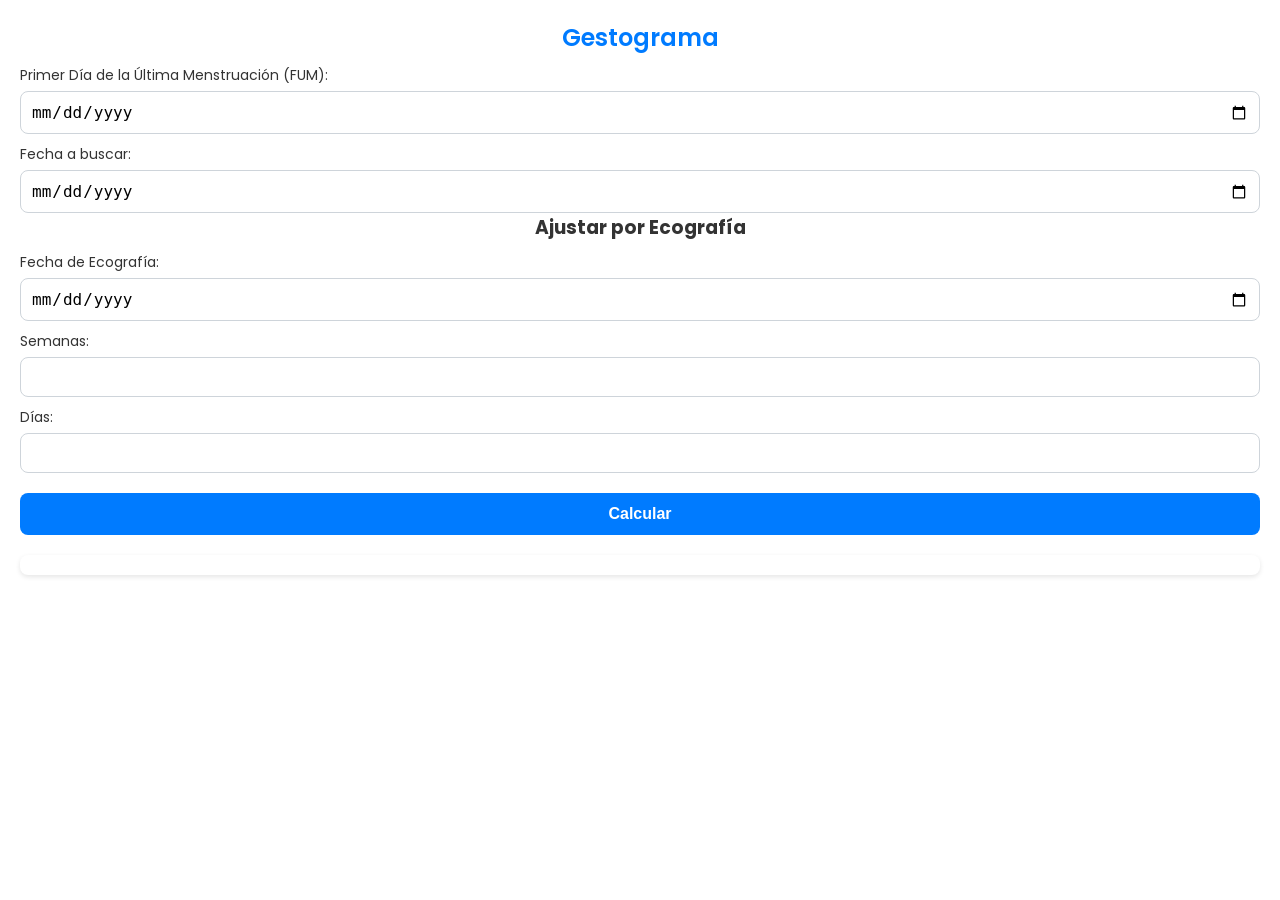
==== index.html @ 9a576462 "Update index.html" ====
<!DOCTYPE html>
<html lang="es">
<head>
<meta name="google-site-verification" content="LCGPDSlNvAWgG8nmTtlGldRpRumg4z9EgABCd0Uh0HY" />
    <meta charset="UTF-8">
    <meta name="viewport" content="width=device-width, initial-scale=1.0">
    <title>Gestograma</title>
    <!-- Vinculando el archivo de estilos CSS -->
    <link rel="stylesheet" href="styles.css">
    <!-- Vinculando el archivo JavaScript -->
    <script src="script.js" defer></script>
</head>
<body>

    <h2>Gestograma</h2>
    
    <label for="fum">Primer Día de la Última Menstruación (FUM):</label>
    <input type="date" id="fum">
    
    <br>
    
    <label for="fechaBuscar">Fecha a buscar:</label>
    <input type="date" id="fechaBuscar">
    
    <br>
    
    <h3>Ajustar por Ecografía</h3>
    
    <label for="fechaEco">Fecha de Ecografía:</label>
    <input type="date" id="fechaEco">

    <br>

    <label for="semanasEco">Semanas:</label>
    <input type="number" id="semanasEco" min="0" max="42">

    <label for="diasEco">Días:</label>
    <input type="number" id="diasEco" min="0" max="6">
    
    <br>

    <button onclick="calcularGestacion()">Calcular</button>

    <div id="resultado"></div>

</body>
</html>
---- styles.css ----
/* Fuentes y colores */
@import url('https://fonts.googleapis.com/css2?family=Poppins:wght@300;400;600&display=swap');

:root {
    --primary-color: #007bff;
    --secondary-color: #f8f9fa;
    --text-color: #333;
    --background-color: #ffffff;
    --button-color: #0056b3;
    --input-border: #ced4da;
}

/* Reset básico */
* {
    margin: 0;
    padding: 0;
    box-sizing: border-box;
}

body {
    font-family: 'Poppins', sans-serif;
    background: var(--background-color);
    color: var(--text-color);
    text-align: center;
    padding: 20px;
}

/* Contenedor */
.container {
    max-width: 400px;
    margin: auto;
    background: var(--secondary-color);
    padding: 20px;
    border-radius: 12px;
    box-shadow: 0 4px 8px rgba(0, 0, 0, 0.1);
    animation: fadeIn 0.5s ease-in-out;
}

/* Títulos */
h2 {
    font-size: 24px;
    font-weight: 600;
    color: var(--primary-color);
    margin-bottom: 10px;
}

/* Etiquetas */
label {
    display: block;
    font-size: 14px;
    font-weight: 400;
    margin-top: 10px;
    text-align: left;
}

/* Inputs */
input {
    width: 100%;
    padding: 10px;
    margin-top: 5px;
    font-size: 16px;
    border: 1px solid var(--input-border);
    border-radius: 8px;
    outline: none;
    transition: border-color 0.3s ease-in-out;
}

input:focus {
    border-color: var(--primary-color);
}

/* Botón */
button {
    width: 100%;
    padding: 12px;
    margin-top: 20px;
    font-size: 16px;
    font-weight: 600;
    color: white;
    background: var(--primary-color);
    border: none;
    border-radius: 8px;
    cursor: pointer;
    transition: background 0.3s ease-in-out, transform 0.2s;
}

button:hover {
    background: var(--button-color);
    transform: scale(1.05);
}

/* Resultado */
#resultado {
    margin-top: 20px;
    font-weight: 600;
    font-size: 18px;
    color: var(--primary-color);
    padding: 10px;
    background: white;
    border-radius: 8px;
    box-shadow: 0 2px 5px rgba(0, 0, 0, 0.1);
}

/* Animación de entrada */
@keyframes fadeIn {
    from {
        opacity: 0;
        transform: translateY(-10px);
    }
    to {
        opacity: 1;
        transform: translateY(0);
    }
}

/* Media Query para dispositivos más pequeños */
@media (max-width: 480px) {
    body {
        padding: 10px;
    }

    .container {
        padding: 15px;
    }

    h2 {
        font-size: 22px;
    }

    input, button {
        font-size: 14px;
    }
}
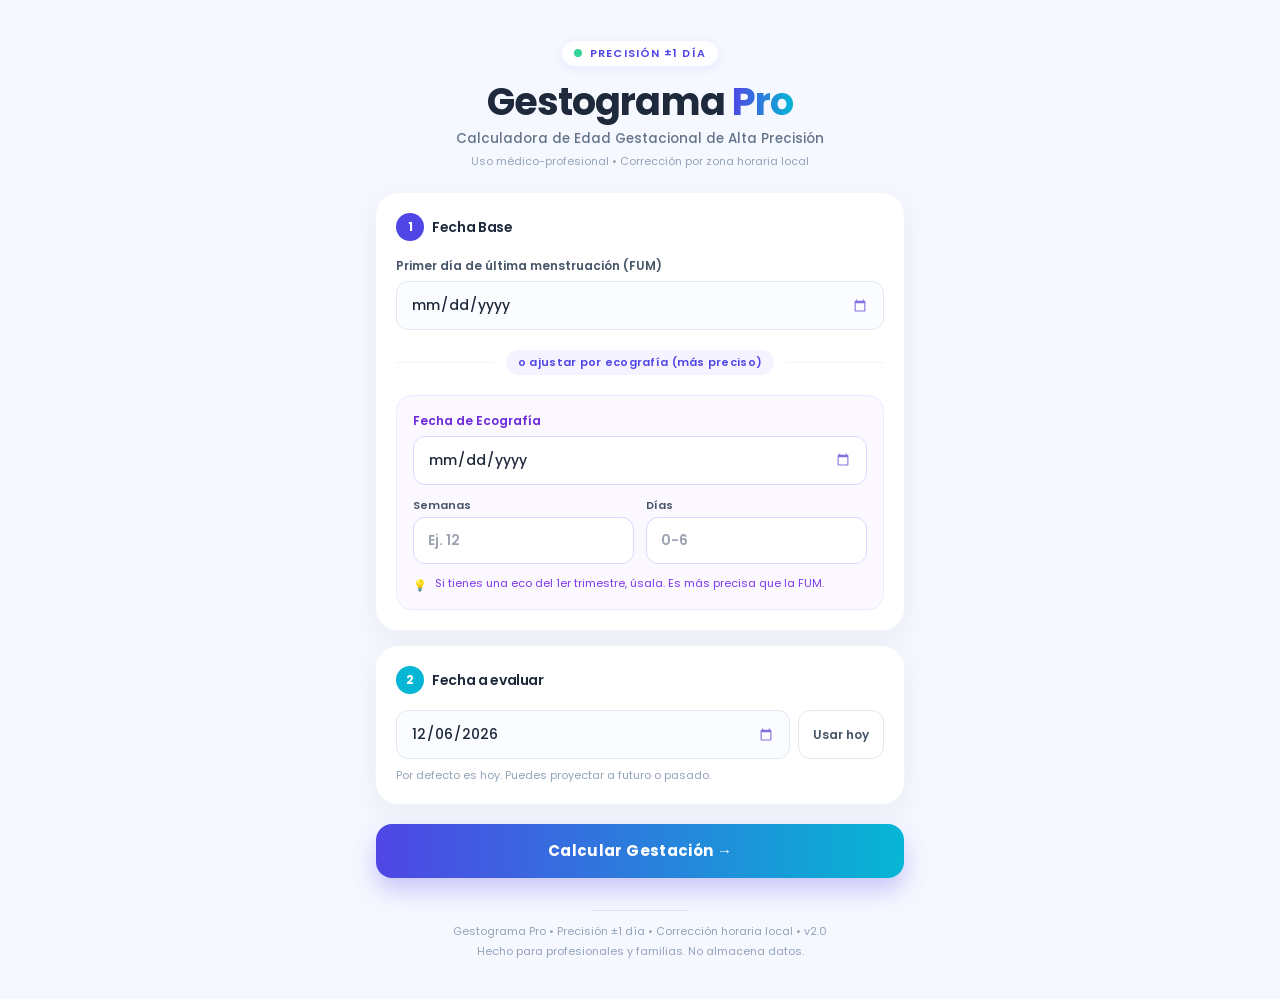
==== commit 619e3aad: "Rename gestograma-pro.html to index.html" ====
--- a/index.html
+++ b/index.html
@@ -1,47 +1,48 @@
 <!DOCTYPE html>
-<html lang="es">
+<html lang="en">
 <head>
-<meta name="google-site-verification" content="LCGPDSlNvAWgG8nmTtlGldRpRumg4z9EgABCd0Uh0HY" />
-    <meta charset="UTF-8">
-    <meta name="viewport" content="width=device-width, initial-scale=1.0">
-    <title>Gestograma</title>
-    <!-- Vinculando el archivo de estilos CSS -->
-    <link rel="stylesheet" href="styles.css">
-    <!-- Vinculando el archivo JavaScript -->
-    <script src="script.js" defer></script>
+  <meta charset="UTF-8">
+  <meta name="viewport" content="width=device-width, initial-scale=1">
+  <title>React Artifact</title>
+  <style>*,:after,:before{--tw-border-spacing-x:0;--tw-border-spacing-y:0;--tw-translate-x:0;--tw-translate-y:0;--tw-rotate:0;--tw-skew-x:0;--tw-skew-y:0;--tw-scale-x:1;--tw-scale-y:1;--tw-pan-x: ;--tw-pan-y: ;--tw-pinch-zoom: ;--tw-scroll-snap-strictness:proximity;--tw-gradient-from-position: ;--tw-gradient-via-position: ;--tw-gradient-to-position: ;--tw-ordinal: ;--tw-slashed-zero: ;--tw-numeric-figure: ;--tw-numeric-spacing: ;--tw-numeric-fraction: ;--tw-ring-inset: ;--tw-ring-offset-width:0px;--tw-ring-offset-color:#fff;--tw-ring-color:rgba(59,130,246,.5);--tw-ring-offset-shadow:0 0 #0000;--tw-ring-shadow:0 0 #0000;--tw-shadow:0 0 #0000;--tw-shadow-colored:0 0 #0000;--tw-blur: ;--tw-brightness: ;--tw-contrast: ;--tw-grayscale: ;--tw-hue-rotate: ;--tw-invert: ;--tw-saturate: ;--tw-sepia: ;--tw-drop-shadow: ;--tw-backdrop-blur: ;--tw-backdrop-brightness: ;--tw-backdrop-contrast: ;--tw-backdrop-grayscale: ;--tw-backdrop-hue-rotate: ;--tw-backdrop-invert: ;--tw-backdrop-opacity: ;--tw-backdrop-saturate: ;--tw-backdrop-sepia: ;--tw-contain-size: ;--tw-contain-layout: ;--tw-contain-paint: ;--tw-contain-style: }::backdrop{--tw-border-spacing-x:0;--tw-border-spacing-y:0;--tw-translate-x:0;--tw-translate-y:0;--tw-rotate:0;--tw-skew-x:0;--tw-skew-y:0;--tw-scale-x:1;--tw-scale-y:1;--tw-pan-x: ;--tw-pan-y: ;--tw-pinch-zoom: ;--tw-scroll-snap-strictness:proximity;--tw-gradient-from-position: ;--tw-gradient-via-position: ;--tw-gradient-to-position: ;--tw-ordinal: ;--tw-slashed-zero: ;--tw-numeric-figure: ;--tw-numeric-spacing: ;--tw-numeric-fraction: ;--tw-ring-inset: ;--tw-ring-offset-width:0px;--tw-ring-offset-color:#fff;--tw-ring-color:rgba(59,130,246,.5);--tw-ring-offset-shadow:0 0 #0000;--tw-ring-shadow:0 0 #0000;--tw-shadow:0 0 #0000;--tw-shadow-colored:0 0 #0000;--tw-blur: ;--tw-brightness: ;--tw-contrast: ;--tw-grayscale: ;--tw-hue-rotate: ;--tw-invert: ;--tw-saturate: ;--tw-sepia: ;--tw-drop-shadow: ;--tw-backdrop-blur: ;--tw-backdrop-brightness: ;--tw-backdrop-contrast: ;--tw-backdrop-grayscale: ;--tw-backdrop-hue-rotate: ;--tw-backdrop-invert: ;--tw-backdrop-opacity: ;--tw-backdrop-saturate: ;--tw-backdrop-sepia: ;--tw-contain-size: ;--tw-contain-layout: ;--tw-contain-paint: ;--tw-contain-style: }/*! tailwindcss v3.4.18 | MIT License | https://tailwindcss.com*/*,:after,:before{box-sizing:border-box;border:0 solid #e5e7eb}:after,:before{--tw-content:""}:host,html{line-height:1.5;-webkit-text-size-adjust:100%;-moz-tab-size:4;-o-tab-size:4;tab-size:4;font-family:ui-sans-serif,system-ui,sans-serif,Apple Color Emoji,Segoe UI Emoji,Segoe UI Symbol,Noto Color Emoji;font-feature-settings:normal;font-variation-settings:normal;-webkit-tap-highlight-color:transparent}body{line-height:inherit}hr{height:0;color:inherit;border-top-width:1px}abbr:where([title]){-webkit-text-decoration:underline dotted;text-decoration:underline dotted}h1,h2,h3,h4,h5,h6{font-size:inherit;font-weight:inherit}a{color:inherit;text-decoration:inherit}b,strong{font-weight:bolder}code,kbd,pre,samp{font-family:ui-monospace,SFMono-Regular,Menlo,Monaco,Consolas,Liberation Mono,Courier New,monospace;font-feature-settings:normal;font-variation-settings:normal;font-size:1em}small{font-size:80%}sub,sup{font-size:75%;line-height:0;position:relative;vertical-align:baseline}sub{bottom:-.25em}sup{top:-.5em}table{text-indent:0;border-color:inherit;border-collapse:collapse}button,input,optgroup,select,textarea{font-family:inherit;font-feature-settings:inherit;font-variation-settings:inherit;font-size:100%;font-weight:inherit;line-height:inherit;letter-spacing:inherit;color:inherit;margin:0;padding:0}button,select{text-transform:none}button,input:where([type=button]),input:where([type=reset]),input:where([type=submit]){-webkit-appearance:button;background-color:transparent;background-image:none}:-moz-focusring{outline:auto}:-moz-ui-invalid{box-shadow:none}progress{vertical-align:baseline}::-webkit-inner-spin-button,::-webkit-outer-spin-button{height:auto}[type=search]{-webkit-appearance:textfield;outline-offset:-2px}::-webkit-search-decoration{-webkit-appearance:none}::-webkit-file-upload-button{-webkit-appearance:button;font:inherit}summary{display:list-item}blockquote,dd,dl,figure,h1,h2,h3,h4,h5,h6,hr,p,pre{margin:0}fieldset{margin:0}fieldset,legend{padding:0}menu,ol,ul{list-style:none;margin:0;padding:0}dialog{padding:0}textarea{resize:vertical}input::-moz-placeholder,textarea::-moz-placeholder{opacity:1;color:#9ca3af}input::placeholder,textarea::placeholder{opacity:1;color:#9ca3af}[role=button],button{cursor:pointer}:disabled{cursor:default}audio,canvas,embed,iframe,img,object,svg,video{display:block;vertical-align:middle}img,video{max-width:100%;height:auto}[hidden]:where(:not([hidden=until-found])){display:none}.static{position:static}.absolute{position:absolute}.relative{position:relative}.left-0{left:0}.right-0{right:0}.top-0{top:0}.top-1\/2{top:50%}.mx-auto{margin-left:auto;margin-right:auto}.my-5{margin-top:1.25rem;margin-bottom:1.25rem}.mb-1{margin-bottom:.25rem}.mb-1\.5{margin-bottom:.375rem}.mb-3{margin-bottom:.75rem}.mb-4{margin-bottom:1rem}.mb-6{margin-bottom:1.5rem}.ml-1{margin-left:.25rem}.mt-0\.5{margin-top:.125rem}.mt-1{margin-top:.25rem}.mt-2{margin-top:.5rem}.mt-3{margin-top:.75rem}.mt-4{margin-top:1rem}.mt-5{margin-top:1.25rem}.mt-6{margin-top:1.5rem}.mt-8{margin-top:2rem}.block{display:block}.inline-block{display:inline-block}.inline{display:inline}.flex{display:flex}.inline-flex{display:inline-flex}.grid{display:grid}.hidden{display:none}.h-1{height:.25rem}.h-14{height:3.5rem}.h-2{height:.5rem}.h-3{height:.75rem}.h-5{height:1.25rem}.h-7{height:1.75rem}.h-\[68px\]{height:68px}.h-full{height:100%}.h-px{height:1px}.min-h-screen{min-height:100vh}.w-14{width:3.5rem}.w-2{width:.5rem}.w-24{width:6rem}.w-3{width:.75rem}.w-5{width:1.25rem}.w-7{width:1.75rem}.w-full{width:100%}.max-w-\[54px\]{max-width:54px}.max-w-\[560px\]{max-width:560px}.flex-1{flex:1 1 0%}.shrink-0{flex-shrink:0}.-translate-x-1\/2{--tw-translate-x:-50%}.-translate-x-1\/2,.-translate-y-1\/2{transform:translate(var(--tw-translate-x),var(--tw-translate-y)) rotate(var(--tw-rotate)) skewX(var(--tw-skew-x)) skewY(var(--tw-skew-y)) scaleX(var(--tw-scale-x)) scaleY(var(--tw-scale-y))}.-translate-y-1\/2{--tw-translate-y:-50%}@keyframes pulse{50%{opacity:.5}}.animate-pulse{animation:pulse 2s cubic-bezier(.4,0,.6,1) infinite}.grid-cols-2{grid-template-columns:repeat(2,minmax(0,1fr))}.flex-col{flex-direction:column}.flex-wrap{flex-wrap:wrap}.items-start{align-items:flex-start}.items-center{align-items:center}.justify-center{justify-content:center}.justify-between{justify-content:space-between}.gap-2{gap:.5rem}.gap-3{gap:.75rem}.gap-4{gap:1rem}.space-y-4>:not([hidden])~:not([hidden]){--tw-space-y-reverse:0;margin-top:calc(1rem*(1 - var(--tw-space-y-reverse)));margin-bottom:calc(1rem*var(--tw-space-y-reverse))}.overflow-hidden{overflow:hidden}.rounded-\[10px\]{border-radius:10px}.rounded-\[12px\]{border-radius:12px}.rounded-\[14px\]{border-radius:14px}.rounded-\[16px\]{border-radius:16px}.rounded-\[18px\]{border-radius:18px}.rounded-\[22px\]{border-radius:22px}.rounded-full{border-radius:9999px}.border{border-width:1px}.border-2{border-width:2px}.border-amber-200{--tw-border-opacity:1;border-color:rgb(253 230 138/var(--tw-border-opacity,1))}.border-cyan-200{--tw-border-opacity:1;border-color:rgb(165 243 252/var(--tw-border-opacity,1))}.border-indigo-50{--tw-border-opacity:1;border-color:rgb(238 242 255/var(--tw-border-opacity,1))}.border-rose-200{--tw-border-opacity:1;border-color:rgb(254 205 211/var(--tw-border-opacity,1))}.border-slate-200{--tw-border-opacity:1;border-color:rgb(226 232 240/var(--tw-border-opacity,1))}.border-violet-100{--tw-border-opacity:1;border-color:rgb(237 233 254/var(--tw-border-opacity,1))}.border-violet-200{--tw-border-opacity:1;border-color:rgb(221 214 254/var(--tw-border-opacity,1))}.border-white{--tw-border-opacity:1;border-color:rgb(255 255 255/var(--tw-border-opacity,1))}.bg-\[\#06b6d4\]{--tw-bg-opacity:1;background-color:rgb(6 182 212/var(--tw-bg-opacity,1))}.bg-\[\#1e293b\]{--tw-bg-opacity:1;background-color:rgb(30 41 59/var(--tw-bg-opacity,1))}.bg-\[\#25D366\]{--tw-bg-opacity:1;background-color:rgb(37 211 102/var(--tw-bg-opacity,1))}.bg-\[\#4f46e5\]{--tw-bg-opacity:1;background-color:rgb(79 70 229/var(--tw-bg-opacity,1))}.bg-\[\#f5f3ff\]{--tw-bg-opacity:1;background-color:rgb(245 243 255/var(--tw-bg-opacity,1))}.bg-\[\#f6f8ff\]{--tw-bg-opacity:1;background-color:rgb(246 248 255/var(--tw-bg-opacity,1))}.bg-\[\#fbf8ff\]{--tw-bg-opacity:1;background-color:rgb(251 248 255/var(--tw-bg-opacity,1))}.bg-\[\#fbfcff\]{--tw-bg-opacity:1;background-color:rgb(251 252 255/var(--tw-bg-opacity,1))}.bg-amber-50{--tw-bg-opacity:1;background-color:rgb(255 251 235/var(--tw-bg-opacity,1))}.bg-cyan-50{--tw-bg-opacity:1;background-color:rgb(236 254 255/var(--tw-bg-opacity,1))}.bg-emerald-400{--tw-bg-opacity:1;background-color:rgb(52 211 153/var(--tw-bg-opacity,1))}.bg-indigo-600{--tw-bg-opacity:1;background-color:rgb(79 70 229/var(--tw-bg-opacity,1))}.bg-rose-50{--tw-bg-opacity:1;background-color:rgb(255 241 242/var(--tw-bg-opacity,1))}.bg-slate-100{--tw-bg-opacity:1;background-color:rgb(241 245 249/var(--tw-bg-opacity,1))}.bg-slate-200{--tw-bg-opacity:1;background-color:rgb(226 232 240/var(--tw-bg-opacity,1))}.bg-slate-300{--tw-bg-opacity:1;background-color:rgb(203 213 225/var(--tw-bg-opacity,1))}.bg-slate-50{--tw-bg-opacity:1;background-color:rgb(248 250 252/var(--tw-bg-opacity,1))}.bg-slate-900{--tw-bg-opacity:1;background-color:rgb(15 23 42/var(--tw-bg-opacity,1))}.bg-violet-50{--tw-bg-opacity:1;background-color:rgb(245 243 255/var(--tw-bg-opacity,1))}.bg-white{--tw-bg-opacity:1;background-color:rgb(255 255 255/var(--tw-bg-opacity,1))}.bg-gradient-to-br{background-image:linear-gradient(to bottom right,var(--tw-gradient-stops))}.bg-gradient-to-r{background-image:linear-gradient(to right,var(--tw-gradient-stops))}.from-\[\#4f46e5\]{--tw-gradient-from:#4f46e5 var(--tw-gradient-from-position);--tw-gradient-to:rgba(79,70,229,0) var(--tw-gradient-to-position);--tw-gradient-stops:var(--tw-gradient-from),var(--tw-gradient-to)}.from-\[\#f5f3ff\]{--tw-gradient-from:#f5f3ff var(--tw-gradient-from-position);--tw-gradient-to:rgba(245,243,255,0) var(--tw-gradient-to-position);--tw-gradient-stops:var(--tw-gradient-from),var(--tw-gradient-to)}.from-indigo-500{--tw-gradient-from:#6366f1 var(--tw-gradient-from-position);--tw-gradient-to:rgba(99,102,241,0) var(--tw-gradient-to-position);--tw-gradient-stops:var(--tw-gradient-from),var(--tw-gradient-to)}.from-white{--tw-gradient-from:#fff var(--tw-gradient-from-position);--tw-gradient-to:hsla(0,0%,100%,0) var(--tw-gradient-to-position);--tw-gradient-stops:var(--tw-gradient-from),var(--tw-gradient-to)}.to-\[\#06b6d4\]{--tw-gradient-to:#06b6d4 var(--tw-gradient-to-position)}.to-cyan-400{--tw-gradient-to:#22d3ee var(--tw-gradient-to-position)}.to-cyan-50\/50{--tw-gradient-to:rgba(236,254,255,.5) var(--tw-gradient-to-position)}.to-indigo-50\/60{--tw-gradient-to:rgba(238,242,255,.6) var(--tw-gradient-to-position)}.bg-clip-text{-webkit-background-clip:text;background-clip:text}.p-4{padding:1rem}.p-5{padding:1.25rem}.p-6{padding:1.5rem}.px-2{padding-left:.5rem;padding-right:.5rem}.px-2\.5{padding-left:.625rem;padding-right:.625rem}.px-3{padding-left:.75rem;padding-right:.75rem}.px-3\.5{padding-left:.875rem;padding-right:.875rem}.px-4{padding-left:1rem;padding-right:1rem}.px-6{padding-left:1.5rem;padding-right:1.5rem}.py-0\.5{padding-top:.125rem;padding-bottom:.125rem}.py-1{padding-top:.25rem;padding-bottom:.25rem}.py-1\.5{padding-top:.375rem;padding-bottom:.375rem}.py-2{padding-top:.5rem;padding-bottom:.5rem}.py-3{padding-top:.75rem;padding-bottom:.75rem}.py-4{padding-top:1rem;padding-bottom:1rem}.py-6{padding-top:1.5rem;padding-bottom:1.5rem}.text-center{text-align:center}.text-\[10px\]{font-size:10px}.text-\[11px\]{font-size:11px}.text-\[12px\]{font-size:12px}.text-\[13\.5px\]{font-size:13.5px}.text-\[13px\]{font-size:13px}.text-\[14px\]{font-size:14px}.text-\[15px\]{font-size:15px}.text-\[18px\]{font-size:18px}.text-\[20px\]{font-size:20px}.text-\[22px\]{font-size:22px}.text-\[28px\]{font-size:28px}.text-\[32px\]{font-size:32px}.text-\[42px\]{font-size:42px}.text-\[8px\]{font-size:8px}.text-\[9px\]{font-size:9px}.font-bold{font-weight:700}.font-medium{font-weight:500}.font-semibold{font-weight:600}.leading-4{line-height:1rem}.leading-5{line-height:1.25rem}.leading-\[0\.9\]{line-height:.9}.leading-\[1\.1\]{line-height:1.1}.leading-\[1\.4\]{line-height:1.4}.leading-\[1\.5\]{line-height:1.5}.leading-none{line-height:1}.leading-tight{line-height:1.25}.tracking-tight{letter-spacing:-.025em}.tracking-wide{letter-spacing:.025em}.tracking-widest{letter-spacing:.1em}.text-\[\#1e293b\]{--tw-text-opacity:1;color:rgb(30 41 59/var(--tw-text-opacity,1))}.text-\[\#4f46e5\]{--tw-text-opacity:1;color:rgb(79 70 229/var(--tw-text-opacity,1))}.text-amber-600{--tw-text-opacity:1;color:rgb(217 119 6/var(--tw-text-opacity,1))}.text-amber-800{--tw-text-opacity:1;color:rgb(146 64 14/var(--tw-text-opacity,1))}.text-cyan-700{--tw-text-opacity:1;color:rgb(14 116 144/var(--tw-text-opacity,1))}.text-indigo-100{--tw-text-opacity:1;color:rgb(224 231 255/var(--tw-text-opacity,1))}.text-indigo-200{--tw-text-opacity:1;color:rgb(199 210 254/var(--tw-text-opacity,1))}.text-indigo-500{--tw-text-opacity:1;color:rgb(99 102 241/var(--tw-text-opacity,1))}.text-indigo-600{--tw-text-opacity:1;color:rgb(79 70 229/var(--tw-text-opacity,1))}.text-rose-700{--tw-text-opacity:1;color:rgb(190 18 60/var(--tw-text-opacity,1))}.text-slate-300{--tw-text-opacity:1;color:rgb(203 213 225/var(--tw-text-opacity,1))}.text-slate-400{--tw-text-opacity:1;color:rgb(148 163 184/var(--tw-text-opacity,1))}.text-slate-500{--tw-text-opacity:1;color:rgb(100 116 139/var(--tw-text-opacity,1))}.text-slate-600{--tw-text-opacity:1;color:rgb(71 85 105/var(--tw-text-opacity,1))}.text-slate-700{--tw-text-opacity:1;color:rgb(51 65 85/var(--tw-text-opacity,1))}.text-slate-800{--tw-text-opacity:1;color:rgb(30 41 59/var(--tw-text-opacity,1))}.text-transparent{color:transparent}.text-violet-600{--tw-text-opacity:1;color:rgb(124 58 237/var(--tw-text-opacity,1))}.text-violet-700{--tw-text-opacity:1;color:rgb(109 40 217/var(--tw-text-opacity,1))}.text-white{--tw-text-opacity:1;color:rgb(255 255 255/var(--tw-text-opacity,1))}.shadow{--tw-shadow:0 1px 3px 0 rgba(0,0,0,.1),0 1px 2px -1px rgba(0,0,0,.1);--tw-shadow-colored:0 1px 3px 0 var(--tw-shadow-color),0 1px 2px -1px var(--tw-shadow-color)}.shadow,.shadow-\[0_10px_40px_rgba\(79\2c 70\2c 229\2c 0\.12\)\]{box-shadow:var(--tw-ring-offset-shadow,0 0 #0000),var(--tw-ring-shadow,0 0 #0000),var(--tw-shadow)}.shadow-\[0_10px_40px_rgba\(79\2c 70\2c 229\2c 0\.12\)\]{--tw-shadow:0 10px 40px rgba(79,70,229,.12);--tw-shadow-colored:0 10px 40px var(--tw-shadow-color)}.shadow-\[0_12px_24px_rgba\(79\2c 70\2c 229\2c 0\.28\)\]{--tw-shadow:0 12px 24px rgba(79,70,229,.28);--tw-shadow-colored:0 12px 24px var(--tw-shadow-color);box-shadow:var(--tw-ring-offset-shadow,0 0 #0000),var(--tw-ring-shadow,0 0 #0000),var(--tw-shadow)}.shadow-\[0_2px_10px_rgba\(79\2c 70\2c 229\2c 0\.08\)\]{--tw-shadow:0 2px 10px rgba(79,70,229,.08);--tw-shadow-colored:0 2px 10px var(--tw-shadow-color);box-shadow:var(--tw-ring-offset-shadow,0 0 #0000),var(--tw-ring-shadow,0 0 #0000),var(--tw-shadow)}.shadow-\[0_6px_20px_rgba\(0\2c 0\2c 0\2c 0\.04\)\]{--tw-shadow:0 6px 20px rgba(0,0,0,.04);--tw-shadow-colored:0 6px 20px var(--tw-shadow-color);box-shadow:var(--tw-ring-offset-shadow,0 0 #0000),var(--tw-ring-shadow,0 0 #0000),var(--tw-shadow)}.shadow-\[0_8px_24px_rgba\(79\2c 70\2c 229\2c 0\.3\)\]{--tw-shadow:0 8px 24px rgba(79,70,229,.3);--tw-shadow-colored:0 8px 24px var(--tw-shadow-color);box-shadow:var(--tw-ring-offset-shadow,0 0 #0000),var(--tw-ring-shadow,0 0 #0000),var(--tw-shadow)}.shadow-\[0_8px_30px_rgba\(31\2c 41\2c 55\2c 0\.06\)\]{--tw-shadow:0 8px 30px rgba(31,41,55,.06);--tw-shadow-colored:0 8px 30px var(--tw-shadow-color)}.shadow-\[0_8px_30px_rgba\(31\2c 41\2c 55\2c 0\.06\)\],.shadow-md{box-shadow:var(--tw-ring-offset-shadow,0 0 #0000),var(--tw-ring-shadow,0 0 #0000),var(--tw-shadow)}.shadow-md{--tw-shadow:0 4px 6px -1px rgba(0,0,0,.1),0 2px 4px -2px rgba(0,0,0,.1);--tw-shadow-colored:0 4px 6px -1px var(--tw-shadow-color),0 2px 4px -2px var(--tw-shadow-color)}.shadow-sm{--tw-shadow:0 1px 2px 0 rgba(0,0,0,.05);--tw-shadow-colored:0 1px 2px 0 var(--tw-shadow-color);box-shadow:var(--tw-ring-offset-shadow,0 0 #0000),var(--tw-ring-shadow,0 0 #0000),var(--tw-shadow)}.outline-none{outline:2px solid transparent;outline-offset:2px}.ring-1{--tw-ring-offset-shadow:var(--tw-ring-inset) 0 0 0 var(--tw-ring-offset-width) var(--tw-ring-offset-color);--tw-ring-shadow:var(--tw-ring-inset) 0 0 0 calc(1px + var(--tw-ring-offset-width)) var(--tw-ring-color);box-shadow:var(--tw-ring-offset-shadow),var(--tw-ring-shadow),var(--tw-shadow,0 0 #0000)}.ring-indigo-100{--tw-ring-opacity:1;--tw-ring-color:rgb(224 231 255/var(--tw-ring-opacity,1))}.ring-slate-100{--tw-ring-opacity:1;--tw-ring-color:rgb(241 245 249/var(--tw-ring-opacity,1))}.ring-slate-200{--tw-ring-opacity:1;--tw-ring-color:rgb(226 232 240/var(--tw-ring-opacity,1))}.ring-violet-100{--tw-ring-opacity:1;--tw-ring-color:rgb(237 233 254/var(--tw-ring-opacity,1))}.invert{--tw-invert:invert(100%)}.invert,.sepia{filter:var(--tw-blur) var(--tw-brightness) var(--tw-contrast) var(--tw-grayscale) var(--tw-hue-rotate) var(--tw-invert) var(--tw-saturate) var(--tw-sepia) var(--tw-drop-shadow)}.sepia{--tw-sepia:sepia(100%)}.filter{filter:var(--tw-blur) var(--tw-brightness) var(--tw-contrast) var(--tw-grayscale) var(--tw-hue-rotate) var(--tw-invert) var(--tw-saturate) var(--tw-sepia) var(--tw-drop-shadow)}.transition{transition-property:color,background-color,border-color,text-decoration-color,fill,stroke,opacity,box-shadow,transform,filter,backdrop-filter;transition-timing-function:cubic-bezier(.4,0,.2,1);transition-duration:.15s}.transition-all{transition-property:all;transition-timing-function:cubic-bezier(.4,0,.2,1);transition-duration:.15s}.duration-700{transition-duration:.7s}.ease-out{transition-timing-function:cubic-bezier(0,0,.2,1)}#root,body,html{min-height:100%}body{margin:0;font-family:Inter,ui-sans-serif,system-ui,-apple-system,BlinkMacSystemFont,Segoe UI,sans-serif}[role=button]:not([aria-disabled=true]),button:not(:disabled),label[for],select:not(:disabled),summary{cursor:pointer}.selection\:bg-indigo-100 ::-moz-selection{--tw-bg-opacity:1;background-color:rgb(224 231 255/var(--tw-bg-opacity,1))}.selection\:bg-indigo-100 ::selection{--tw-bg-opacity:1;background-color:rgb(224 231 255/var(--tw-bg-opacity,1))}.selection\:bg-indigo-100::-moz-selection{--tw-bg-opacity:1;background-color:rgb(224 231 255/var(--tw-bg-opacity,1))}.selection\:bg-indigo-100::selection{--tw-bg-opacity:1;background-color:rgb(224 231 255/var(--tw-bg-opacity,1))}.hover\:bg-slate-50:hover{--tw-bg-opacity:1;background-color:rgb(248 250 252/var(--tw-bg-opacity,1))}.hover\:shadow-\[0_16px_30px_rgba\(79\2c 70\2c 229\2c 0\.35\)\]:hover{--tw-shadow:0 16px 30px rgba(79,70,229,.35);--tw-shadow-colored:0 16px 30px var(--tw-shadow-color);box-shadow:var(--tw-ring-offset-shadow,0 0 #0000),var(--tw-ring-shadow,0 0 #0000),var(--tw-shadow)}.hover\:brightness-110:hover{--tw-brightness:brightness(1.1)}.hover\:brightness-110:hover,.hover\:brightness-\[1\.05\]:hover{filter:var(--tw-blur) var(--tw-brightness) var(--tw-contrast) var(--tw-grayscale) var(--tw-hue-rotate) var(--tw-invert) var(--tw-saturate) var(--tw-sepia) var(--tw-drop-shadow)}.hover\:brightness-\[1\.05\]:hover{--tw-brightness:brightness(1.05)}.focus\:border-cyan-300:focus{--tw-border-opacity:1;border-color:rgb(103 232 249/var(--tw-border-opacity,1))}.focus\:border-indigo-300:focus{--tw-border-opacity:1;border-color:rgb(165 180 252/var(--tw-border-opacity,1))}.focus\:border-violet-300:focus{--tw-border-opacity:1;border-color:rgb(196 181 253/var(--tw-border-opacity,1))}.focus\:ring-4:focus{--tw-ring-offset-shadow:var(--tw-ring-inset) 0 0 0 var(--tw-ring-offset-width) var(--tw-ring-offset-color);--tw-ring-shadow:var(--tw-ring-inset) 0 0 0 calc(4px + var(--tw-ring-offset-width)) var(--tw-ring-color);box-shadow:var(--tw-ring-offset-shadow),var(--tw-ring-shadow),var(--tw-shadow,0 0 #0000)}.focus\:ring-cyan-100:focus{--tw-ring-opacity:1;--tw-ring-color:rgb(207 250 254/var(--tw-ring-opacity,1))}.focus\:ring-indigo-100:focus{--tw-ring-opacity:1;--tw-ring-color:rgb(224 231 255/var(--tw-ring-opacity,1))}.focus\:ring-violet-100:focus{--tw-ring-opacity:1;--tw-ring-color:rgb(237 233 254/var(--tw-ring-opacity,1))}.active\:scale-\[0\.99\]:active{--tw-scale-x:0.99;--tw-scale-y:0.99;transform:translate(var(--tw-translate-x),var(--tw-translate-y)) rotate(var(--tw-rotate)) skewX(var(--tw-skew-x)) skewY(var(--tw-skew-y)) scaleX(var(--tw-scale-x)) scaleY(var(--tw-scale-y))}@media (min-width:768px){.md\:py-10{padding-top:2.5rem;padding-bottom:2.5rem}.md\:text-\[38px\]{font-size:38px}.md\:text-\[48px\]{font-size:48px}}</style>
 </head>
 <body>
-
-    <h2>Gestograma</h2>
-    
-    <label for="fum">Primer Día de la Última Menstruación (FUM):</label>
-    <input type="date" id="fum">
-    
-    <br>
-    
-    <label for="fechaBuscar">Fecha a buscar:</label>
-    <input type="date" id="fechaBuscar">
-    
-    <br>
-    
-    <h3>Ajustar por Ecografía</h3>
-    
-    <label for="fechaEco">Fecha de Ecografía:</label>
-    <input type="date" id="fechaEco">
-
-    <br>
-
-    <label for="semanasEco">Semanas:</label>
-    <input type="number" id="semanasEco" min="0" max="42">
-
-    <label for="diasEco">Días:</label>
-    <input type="number" id="diasEco" min="0" max="6">
-    
-    <br>
-
-    <button onclick="calcularGestacion()">Calcular</button>
-
-    <div id="resultado"></div>
-
+  <div id="root"></div>
+  
+  <script type="module">var vf=Object.create;var{getPrototypeOf:hf,defineProperty:$l,getOwnPropertyNames:mf}=Object;var yf=Object.prototype.hasOwnProperty;var kn=(e,n,t)=>{t=e!=null?vf(hf(e)):{};let r=n||!e||!e.__esModule?$l(t,"default",{value:e,enumerable:!0}):t;for(let l of mf(e))if(!yf.call(r,l))$l(r,l,{get:()=>e[l],enumerable:!0});return r};var yr=(e,n)=>()=>(n||e((n={exports:{}}).exports,n),n.exports);var gf=(e,n)=>{for(var t in n)$l(e,t,{get:n[t],enumerable:!0,configurable:!0,set:(r)=>n[t]=()=>r})};var wf=(e,n)=>()=>(e&&(n=e(e=0)),n);var yt=yr((Df)=>{var mt=Symbol.for("react.element"),kf=Symbol.for("react.portal"),Sf=Symbol.for("react.fragment"),Ef=Symbol.for("react.strict_mode"),Cf=Symbol.for("react.profiler"),_f=Symbol.for("react.provider"),Pf=Symbol.for("react.context"),Nf=Symbol.for("react.forward_ref"),zf=Symbol.for("react.suspense"),xf=Symbol.for("react.memo"),Tf=Symbol.for("react.lazy"),pu=Symbol.iterator;function Lf(e){if(e===null||typeof e!=="object")return null;return e=pu&&e[pu]||e["@@iterator"],typeof e==="function"?e:null}var mu={isMounted:function(){return!1},enqueueForceUpdate:function(){},enqueueReplaceState:function(){},enqueueSetState:function(){}},yu=Object.assign,gu={};function Un(e,n,t){this.props=e,this.context=n,this.refs=gu,this.updater=t||mu}Un.prototype.isReactComponent={};Un.prototype.setState=function(e,n){if(typeof e!=="object"&&typeof e!=="function"&&e!=null)throw Error("setState(...): takes an object of state variables to update or a function which returns an object of state variables.");this.updater.enqueueSetState(this,e,n,"setState")};Un.prototype.forceUpdate=function(e){this.updater.enqueueForceUpdate(this,e,"forceUpdate")};function wu(){}wu.prototype=Un.prototype;function Bl(e,n,t){this.props=e,this.context=n,this.refs=gu,this.updater=t||mu}var Ql=Bl.prototype=new wu;Ql.constructor=Bl;yu(Ql,Un.prototype);Ql.isPureReactComponent=!0;var vu=Array.isArray,ku=Object.prototype.hasOwnProperty,Hl={current:null},Su={key:!0,ref:!0,__self:!0,__source:!0};function Eu(e,n,t){var r,l={},o=null,i=null;if(n!=null)for(r in n.ref!==void 0&&(i=n.ref),n.key!==void 0&&(o=""+n.key),n)ku.call(n,r)&&!Su.hasOwnProperty(r)&&(l[r]=n[r]);var u=arguments.length-2;if(u===1)l.children=t;else if(1<u){for(var s=Array(u),d=0;d<u;d++)s[d]=arguments[d+2];l.children=s}if(e&&e.defaultProps)for(r in u=e.defaultProps,u)l[r]===void 0&&(l[r]=u[r]);return{$$typeof:mt,type:e,key:o,ref:i,props:l,_owner:Hl.current}}function Rf(e,n){return{$$typeof:mt,type:e.type,key:n,ref:e.ref,props:e.props,_owner:e._owner}}function Kl(e){return typeof e==="object"&&e!==null&&e.$$typeof===mt}function Mf(e){var n={"=":"=0",":":"=2"};return"$"+e.replace(/[=:]/g,function(t){return n[t]})}var hu=/\/+/g;function Wl(e,n){return typeof e==="object"&&e!==null&&e.key!=null?Mf(""+e.key):n.toString(36)}function wr(e,n,t,r,l){var o=typeof e;if(o==="undefined"||o==="boolean")e=null;var i=!1;if(e===null)i=!0;else switch(o){case"string":case"number":i=!0;break;case"object":switch(e.$$typeof){case mt:case kf:i=!0}}if(i)return i=e,l=l(i),e=r===""?"."+Wl(i,0):r,vu(l)?(t="",e!=null&&(t=e.replace(hu,"$&/")+"/"),wr(l,n,t,"",function(d){return d})):l!=null&&(Kl(l)&&(l=Rf(l,t+(!l.key||i&&i.key===l.key?"":(""+l.key).replace(hu,"$&/")+"/")+e)),n.push(l)),1;if(i=0,r=r===""?".":r+":",vu(e))for(var u=0;u<e.length;u++){o=e[u];var s=r+Wl(o,u);i+=wr(o,n,t,s,l)}else if(s=Lf(e),typeof s==="function")for(e=s.call(e),u=0;!(o=e.next()).done;)o=o.value,s=r+Wl(o,u++),i+=wr(o,n,t,s,l);else if(o==="object")throw n=String(e),Error("Objects are not valid as a React child (found: "+(n==="[object Object]"?"object with keys {"+Object.keys(e).join(", ")+"}":n)+"). If you meant to render a collection of children, use an array instead.");return i}function gr(e,n,t){if(e==null)return e;var r=[],l=0;return wr(e,r,"","",function(o){return n.call(t,o,l++)}),r}function If(e){if(e._status===-1){var n=e._result;n=n(),n.then(function(t){if(e._status===0||e._status===-1)e._status=1,e._result=t},function(t){if(e._status===0||e._status===-1)e._status=2,e._result=t}),e._status===-1&&(e._status=0,e._result=n)}if(e._status===1)return e._result.default;throw e._result}var te={current:null},kr={transition:null},Of={ReactCurrentDispatcher:te,ReactCurrentBatchConfig:kr,ReactCurrentOwner:Hl};function Cu(){throw Error("act(...) is not supported in production builds of React.")}Df.Children={map:gr,forEach:function(e,n,t){gr(e,function(){n.apply(this,arguments)},t)},count:function(e){var n=0;return gr(e,function(){n++}),n},toArray:function(e){return gr(e,function(n){return n})||[]},only:function(e){if(!Kl(e))throw Error("React.Children.only expected to receive a single React element child.");return e}};Df.Component=Un;Df.Fragment=Sf;Df.Profiler=Cf;Df.PureComponent=Bl;Df.StrictMode=Ef;Df.Suspense=zf;Df.__SECRET_INTERNALS_DO_NOT_USE_OR_YOU_WILL_BE_FIRED=Of;Df.act=Cu;Df.cloneElement=function(e,n,t){if(e===null||e===void 0)throw Error("React.cloneElement(...): The argument must be a React element, but you passed "+e+".");var r=yu({},e.props),l=e.key,o=e.ref,i=e._owner;if(n!=null){if(n.ref!==void 0&&(o=n.ref,i=Hl.current),n.key!==void 0&&(l=""+n.key),e.type&&e.type.defaultProps)var u=e.type.defaultProps;for(s in n)ku.call(n,s)&&!Su.hasOwnProperty(s)&&(r[s]=n[s]===void 0&&u!==void 0?u[s]:n[s])}var s=arguments.length-2;if(s===1)r.children=t;else if(1<s){u=Array(s);for(var d=0;d<s;d++)u[d]=arguments[d+2];r.children=u}return{$$typeof:mt,type:e.type,key:l,ref:o,props:r,_owner:i}};Df.createContext=function(e){return e={$$typeof:Pf,_currentValue:e,_currentValue2:e,_threadCount:0,Provider:null,Consumer:null,_defaultValue:null,_globalName:null},e.Provider={$$typeof:_f,_context:e},e.Consumer=e};Df.createElement=Eu;Df.createFactory=function(e){var n=Eu.bind(null,e);return n.type=e,n};Df.createRef=function(){return{current:null}};Df.forwardRef=function(e){return{$$typeof:Nf,render:e}};Df.isValidElement=Kl;Df.lazy=function(e){return{$$typeof:Tf,_payload:{_status:-1,_result:e},_init:If}};Df.memo=function(e,n){return{$$typeof:xf,type:e,compare:n===void 0?null:n}};Df.startTransition=function(e){var n=kr.transition;kr.transition={};try{e()}finally{kr.transition=n}};Df.unstable_act=Cu;Df.useCallback=function(e,n){return te.current.useCallback(e,n)};Df.useContext=function(e){return te.current.useContext(e)};Df.useDebugValue=function(){};Df.useDeferredValue=function(e){return te.current.useDeferredValue(e)};Df.useEffect=function(e,n){return te.current.useEffect(e,n)};Df.useId=function(){return te.current.useId()};Df.useImperativeHandle=function(e,n,t){return te.current.useImperativeHandle(e,n,t)};Df.useInsertionEffect=function(e,n){return te.current.useInsertionEffect(e,n)};Df.useLayoutEffect=function(e,n){return te.current.useLayoutEffect(e,n)};Df.useMemo=function(e,n){return te.current.useMemo(e,n)};Df.useReducer=function(e,n,t){return te.current.useReducer(e,n,t)};Df.useRef=function(e){return te.current.useRef(e)};Df.useState=function(e){return te.current.useState(e)};Df.useSyncExternalStore=function(e,n,t){return te.current.useSyncExternalStore(e,n,t)};Df.useTransition=function(){return te.current.useTransition()};Df.version="18.3.1"});var Lu=yr((wd)=>{function Xl(e,n){var t=e.length;e.push(n);e:for(;0<t;){var r=t-1>>>1,l=e[r];if(0<Sr(l,n))e[r]=n,e[t]=l,t=r;else break e}}function _e(e){return e.length===0?null:e[0]}function Pr(e){if(e.length===0)return null;var n=e[0],t=e.pop();if(t!==n){e[0]=t;e:for(var r=0,l=e.length,o=l>>>1;r<o;){var i=2*(r+1)-1,u=e[i],s=i+1,d=e[s];if(0>Sr(u,t))s<l&&0>Sr(d,u)?(e[r]=d,e[s]=t,r=s):(e[r]=u,e[i]=t,r=i);else if(s<l&&0>Sr(d,t))e[r]=d,e[s]=t,r=s;else break e}}return n}function Sr(e,n){var t=e.sortIndex-n.sortIndex;return t!==0?t:e.id-n.id}if(typeof performance==="object"&&typeof performance.now==="function")Zl=performance,wd.unstable_now=function(){return Zl.now()};else Er=Date,Gl=Er.now(),wd.unstable_now=function(){return Er.now()-Gl};var Zl,Er,Gl,Me=[],je=[],gd=1,me=null,J=3,Nr=!1,Sn=!1,wt=!1,Pu=typeof setTimeout==="function"?setTimeout:null,Nu=typeof clearTimeout==="function"?clearTimeout:null,_u=typeof setImmediate<"u"?setImmediate:null;typeof navigator<"u"&&navigator.scheduling!==void 0&&navigator.scheduling.isInputPending!==void 0&&navigator.scheduling.isInputPending.bind(navigator.scheduling);function jl(e){for(var n=_e(je);n!==null;){if(n.callback===null)Pr(je);else if(n.startTime<=e)Pr(je),n.sortIndex=n.expirationTime,Xl(Me,n);else break;n=_e(je)}}function ql(e){if(wt=!1,jl(e),!Sn)if(_e(Me)!==null)Sn=!0,eo(bl);else{var n=_e(je);n!==null&&no(ql,n.startTime-e)}}function bl(e,n){Sn=!1,wt&&(wt=!1,Nu(kt),kt=-1),Nr=!0;var t=J;try{jl(n);for(me=_e(Me);me!==null&&(!(me.expirationTime>n)||e&&!Tu());){var r=me.callback;if(typeof r==="function"){me.callback=null,J=me.priorityLevel;var l=r(me.expirationTime<=n);n=wd.unstable_now(),typeof l==="function"?me.callback=l:me===_e(Me)&&Pr(Me),jl(n)}else Pr(Me);me=_e(Me)}if(me!==null)var o=!0;else{var i=_e(je);i!==null&&no(ql,i.startTime-n),o=!1}return o}finally{me=null,J=t,Nr=!1}}var zr=!1,Cr=null,kt=-1,zu=5,xu=-1;function Tu(){return wd.unstable_now()-xu<zu?!1:!0}function Yl(){if(Cr!==null){var e=wd.unstable_now();xu=e;var n=!0;try{n=Cr(!0,e)}finally{n?gt():(zr=!1,Cr=null)}}else zr=!1}var gt;if(typeof _u==="function")gt=function(){_u(Yl)};else if(typeof MessageChannel<"u")_r=new MessageChannel,Jl=_r.port2,_r.port1.onmessage=Yl,gt=function(){Jl.postMessage(null)};else gt=function(){Pu(Yl,0)};var _r,Jl;function eo(e){Cr=e,zr||(zr=!0,gt())}function no(e,n){kt=Pu(function(){e(wd.unstable_now())},n)}wd.unstable_IdlePriority=5;wd.unstable_ImmediatePriority=1;wd.unstable_LowPriority=4;wd.unstable_NormalPriority=3;wd.unstable_Profiling=null;wd.unstable_UserBlockingPriority=2;wd.unstable_cancelCallback=function(e){e.callback=null};wd.unstable_continueExecution=function(){Sn||Nr||(Sn=!0,eo(bl))};wd.unstable_forceFrameRate=function(e){0>e||125<e?console.error("forceFrameRate takes a positive int between 0 and 125, forcing frame rates higher than 125 fps is not supported"):zu=0<e?Math.floor(1000/e):5};wd.unstable_getCurrentPriorityLevel=function(){return J};wd.unstable_getFirstCallbackNode=function(){return _e(Me)};wd.unstable_next=function(e){switch(J){case 1:case 2:case 3:var n=3;break;default:n=J}var t=J;J=n;try{return e()}finally{J=t}};wd.unstable_pauseExecution=function(){};wd.unstable_requestPaint=function(){};wd.unstable_runWithPriority=function(e,n){switch(e){case 1:case 2:case 3:case 4:case 5:break;default:e=3}var t=J;J=e;try{return n()}finally{J=t}};wd.unstable_scheduleCallback=function(e,n,t){var r=wd.unstable_now();switch(typeof t==="object"&&t!==null?(t=t.delay,t=typeof t==="number"&&0<t?r+t:r):t=r,e){case 1:var l=-1;break;case 2:l=250;break;case 5:l=1073741823;break;case 4:l=1e4;break;default:l=5000}return l=t+l,e={id:gd++,callback:n,priorityLevel:e,startTime:t,expirationTime:l,sortIndex:-1},t>r?(e.sortIndex=t,Xl(je,e),_e(Me)===null&&e===_e(je)&&(wt?(Nu(kt),kt=-1):wt=!0,no(ql,t-r))):(e.sortIndex=l,Xl(Me,e),Sn||Nr||(Sn=!0,eo(bl))),e};wd.unstable_shouldYield=Tu;wd.unstable_wrapCallback=function(e){var n=J;return function(){var t=J;J=n;try{return e.apply(this,arguments)}finally{J=t}}}});var su={};gf(su,{version:()=>Hc,unstable_renderSubtreeIntoContainer:()=>Qc,unstable_batchedUpdates:()=>Bc,unmountComponentAtNode:()=>Wc,render:()=>$c,hydrateRoot:()=>Ac,hydrate:()=>Vc,flushSync:()=>Uc,findDOMNode:()=>Fc,createRoot:()=>Dc,createPortal:()=>Oc,__SECRET_INTERNALS_DO_NOT_USE_OR_YOU_WILL_BE_FIRED:()=>Ic});function m(e){for(var n="https://reactjs.org/docs/error-decoder.html?invariant="+e,t=1;t<arguments.length;t++)n+="&args[]="+encodeURIComponent(arguments[t]);return"Minified React error #"+e+"; visit "+n+" for the full message or use the non-minified dev environment for full errors and additional helpful warnings."}function Dn(e,n){ot(e,n),ot(e+"Capture",n)}function ot(e,n){Kt[e]=n;for(e=0;e<n.length;e++)Fs.add(n[e])}function Ad(e){if(_o.call(Mu,e))return!0;if(_o.call(Ru,e))return!1;if(Vd.test(e))return Mu[e]=!0;return Ru[e]=!0,!1}function $d(e,n,t,r){if(t!==null&&t.type===0)return!1;switch(typeof n){case"function":case"symbol":return!0;case"boolean":if(r)return!1;if(t!==null)return!t.acceptsBooleans;return e=e.toLowerCase().slice(0,5),e!=="data-"&&e!=="aria-";default:return!1}}function Wd(e,n,t,r){if(n===null||typeof n>"u"||$d(e,n,t,r))return!0;if(r)return!1;if(t!==null)switch(t.type){case 3:return!n;case 4:return n===!1;case 5:return isNaN(n);case 6:return isNaN(n)||1>n}return!1}function oe(e,n,t,r,l,o,i){this.acceptsBooleans=n===2||n===3||n===4,this.attributeName=r,this.attributeNamespace=l,this.mustUseProperty=t,this.propertyName=e,this.type=n,this.sanitizeURL=o,this.removeEmptyString=i}function wi(e){return e[1].toUpperCase()}function ki(e,n,t,r){var l=j.hasOwnProperty(n)?j[n]:null;if(l!==null?l.type!==0:r||!(2<n.length)||n[0]!=="o"&&n[0]!=="O"||n[1]!=="n"&&n[1]!=="N")Wd(n,t,l,r)&&(t=null),r||l===null?Ad(n)&&(t===null?e.removeAttribute(n):e.setAttribute(n,""+t)):l.mustUseProperty?e[l.propertyName]=t===null?l.type===3?!1:"":t:(n=l.attributeName,r=l.attributeNamespace,t===null?e.removeAttribute(n):(l=l.type,t=l===3||l===4&&t===!0?"":""+t,r?e.setAttributeNS(r,n,t):e.setAttribute(n,t)))}function St(e){if(e===null||typeof e!=="object")return null;return e=Iu&&e[Iu]||e["@@iterator"],typeof e==="function"?e:null}function xt(e){if(to===void 0)try{throw Error()}catch(t){var n=t.stack.trim().match(/\n( *(at )?)/);to=n&&n[1]||""}return`
+`+to+e}function lo(e,n){if(!e||ro)return"";ro=!0;var t=Error.prepareStackTrace;Error.prepareStackTrace=void 0;try{if(n)if(n=function(){throw Error()},Object.defineProperty(n.prototype,"props",{set:function(){throw Error()}}),typeof Reflect==="object"&&Reflect.construct){try{Reflect.construct(n,[])}catch(d){var r=d}Reflect.construct(e,[],n)}else{try{n.call()}catch(d){r=d}e.call(n.prototype)}else{try{throw Error()}catch(d){r=d}e()}}catch(d){if(d&&r&&typeof d.stack==="string"){for(var l=d.stack.split(`
+`),o=r.stack.split(`
+`),i=l.length-1,u=o.length-1;1<=i&&0<=u&&l[i]!==o[u];)u--;for(;1<=i&&0<=u;i--,u--)if(l[i]!==o[u]){if(i!==1||u!==1)do if(i--,u--,0>u||l[i]!==o[u]){var s=`
+`+l[i].replace(" at new "," at ");return e.displayName&&s.includes("<anonymous>")&&(s=s.replace("<anonymous>",e.displayName)),s}while(1<=i&&0<=u);break}}}finally{ro=!1,Error.prepareStackTrace=t}return(e=e?e.displayName||e.name:"")?xt(e):""}function Bd(e){switch(e.tag){case 5:return xt(e.type);case 16:return xt("Lazy");case 13:return xt("Suspense");case 19:return xt("SuspenseList");case 0:case 2:case 15:return e=lo(e.type,!1),e;case 11:return e=lo(e.type.render,!1),e;case 1:return e=lo(e.type,!0),e;default:return""}}function xo(e){if(e==null)return null;if(typeof e==="function")return e.displayName||e.name||null;if(typeof e==="string")return e;switch(e){case Bn:return"Fragment";case Wn:return"Portal";case Po:return"Profiler";case Si:return"StrictMode";case No:return"Suspense";case zo:return"SuspenseList"}if(typeof e==="object")switch(e.$$typeof){case Vs:return(e.displayName||"Context")+".Consumer";case Us:return(e._context.displayName||"Context")+".Provider";case Ei:var n=e.render;return e=e.displayName,e||(e=n.displayName||n.name||"",e=e!==""?"ForwardRef("+e+")":"ForwardRef"),e;case Ci:return n=e.displayName||null,n!==null?n:xo(e.type)||"Memo";case qe:n=e._payload,e=e._init;try{return xo(e(n))}catch(t){}}return null}function Qd(e){var n=e.type;switch(e.tag){case 24:return"Cache";case 9:return(n.displayName||"Context")+".Consumer";case 10:return(n._context.displayName||"Context")+".Provider";case 18:return"DehydratedFragment";case 11:return e=n.render,e=e.displayName||e.name||"",n.displayName||(e!==""?"ForwardRef("+e+")":"ForwardRef");case 7:return"Fragment";case 5:return n;case 4:return"Portal";case 3:return"Root";case 6:return"Text";case 16:return xo(n);case 8:return n===Si?"StrictMode":"Mode";case 22:return"Offscreen";case 12:return"Profiler";case 21:return"Scope";case 13:return"Suspense";case 19:return"SuspenseList";case 25:return"TracingMarker";case 1:case 0:case 17:case 2:case 14:case 15:if(typeof n==="function")return n.displayName||n.name||null;if(typeof n==="string")return n}return null}function pn(e){switch(typeof e){case"boolean":case"number":case"string":case"undefined":return e;case"object":return e;default:return""}}function $s(e){var n=e.type;return(e=e.nodeName)&&e.toLowerCase()==="input"&&(n==="checkbox"||n==="radio")}function Hd(e){var n=$s(e)?"checked":"value",t=Object.getOwnPropertyDescriptor(e.constructor.prototype,n),r=""+e[n];if(!e.hasOwnProperty(n)&&typeof t<"u"&&typeof t.get==="function"&&typeof t.set==="function"){var{get:l,set:o}=t;return Object.defineProperty(e,n,{configurable:!0,get:function(){return l.call(this)},set:function(i){r=""+i,o.call(this,i)}}),Object.defineProperty(e,n,{enumerable:t.enumerable}),{getValue:function(){return r},setValue:function(i){r=""+i},stopTracking:function(){e._valueTracker=null,delete e[n]}}}}function Tr(e){e._valueTracker||(e._valueTracker=Hd(e))}function Ws(e){if(!e)return!1;var n=e._valueTracker;if(!n)return!0;var t=n.getValue(),r="";return e&&(r=$s(e)?e.checked?"true":"false":e.value),e=r,e!==t?(n.setValue(e),!0):!1}function el(e){if(e=e||(typeof document<"u"?document:void 0),typeof e>"u")return null;try{return e.activeElement||e.body}catch(n){return e.body}}function To(e,n){var t=n.checked;return $({},n,{defaultChecked:void 0,defaultValue:void 0,value:void 0,checked:t!=null?t:e._wrapperState.initialChecked})}function Ou(e,n){var t=n.defaultValue==null?"":n.defaultValue,r=n.checked!=null?n.checked:n.defaultChecked;t=pn(n.value!=null?n.value:t),e._wrapperState={initialChecked:r,initialValue:t,controlled:n.type==="checkbox"||n.type==="radio"?n.checked!=null:n.value!=null}}function Bs(e,n){n=n.checked,n!=null&&ki(e,"checked",n,!1)}function Lo(e,n){Bs(e,n);var t=pn(n.value),r=n.type;if(t!=null)if(r==="number"){if(t===0&&e.value===""||e.value!=t)e.value=""+t}else e.value!==""+t&&(e.value=""+t);else if(r==="submit"||r==="reset"){e.removeAttribute("value");return}n.hasOwnProperty("value")?Ro(e,n.type,t):n.hasOwnProperty("defaultValue")&&Ro(e,n.type,pn(n.defaultValue)),n.checked==null&&n.defaultChecked!=null&&(e.defaultChecked=!!n.defaultChecked)}function Du(e,n,t){if(n.hasOwnProperty("value")||n.hasOwnProperty("defaultValue")){var r=n.type;if(!(r!=="submit"&&r!=="reset"||n.value!==void 0&&n.value!==null))return;n=""+e._wrapperState.initialValue,t||n===e.value||(e.value=n),e.defaultValue=n}t=e.name,t!==""&&(e.name=""),e.defaultChecked=!!e._wrapperState.initialChecked,t!==""&&(e.name=t)}function Ro(e,n,t){if(n!=="number"||el(e.ownerDocument)!==e)t==null?e.defaultValue=""+e._wrapperState.initialValue:e.defaultValue!==""+t&&(e.defaultValue=""+t)}function bn(e,n,t,r){if(e=e.options,n){n={};for(var l=0;l<t.length;l++)n["$"+t[l]]=!0;for(t=0;t<e.length;t++)l=n.hasOwnProperty("$"+e[t].value),e[t].selected!==l&&(e[t].selected=l),l&&r&&(e[t].defaultSelected=!0)}else{t=""+pn(t),n=null;for(l=0;l<e.length;l++){if(e[l].value===t){e[l].selected=!0,r&&(e[l].defaultSelected=!0);return}n!==null||e[l].disabled||(n=e[l])}n!==null&&(n.selected=!0)}}function Mo(e,n){if(n.dangerouslySetInnerHTML!=null)throw Error(m(91));return $({},n,{value:void 0,defaultValue:void 0,children:""+e._wrapperState.initialValue})}function Fu(e,n){var t=n.value;if(t==null){if(t=n.children,n=n.defaultValue,t!=null){if(n!=null)throw Error(m(92));if(Tt(t)){if(1<t.length)throw Error(m(93));t=t[0]}n=t}n==null&&(n=""),t=n}e._wrapperState={initialValue:pn(t)}}function Qs(e,n){var t=pn(n.value),r=pn(n.defaultValue);t!=null&&(t=""+t,t!==e.value&&(e.value=t),n.defaultValue==null&&e.defaultValue!==t&&(e.defaultValue=t)),r!=null&&(e.defaultValue=""+r)}function Uu(e){var n=e.textContent;n===e._wrapperState.initialValue&&n!==""&&n!==null&&(e.value=n)}function Hs(e){switch(e){case"svg":return"http://www.w3.org/2000/svg";case"math":return"http://www.w3.org/1998/Math/MathML";default:return"http://www.w3.org/1999/xhtml"}}function Io(e,n){return e==null||e==="http://www.w3.org/1999/xhtml"?Hs(n):e==="http://www.w3.org/2000/svg"&&n==="foreignObject"?"http://www.w3.org/1999/xhtml":e}function Yt(e,n){if(n){var t=e.firstChild;if(t&&t===e.lastChild&&t.nodeType===3){t.nodeValue=n;return}}e.textContent=n}function Ys(e,n,t){return n==null||typeof n==="boolean"||n===""?"":t||typeof n!=="number"||n===0||Ft.hasOwnProperty(e)&&Ft[e]?(""+n).trim():n+"px"}function Xs(e,n){e=e.style;for(var t in n)if(n.hasOwnProperty(t)){var r=t.indexOf("--")===0,l=Ys(t,n[t],r);t==="float"&&(t="cssFloat"),r?e.setProperty(t,l):e[t]=l}}function Oo(e,n){if(n){if(Yd[e]&&(n.children!=null||n.dangerouslySetInnerHTML!=null))throw Error(m(137,e));if(n.dangerouslySetInnerHTML!=null){if(n.children!=null)throw Error(m(60));if(typeof n.dangerouslySetInnerHTML!=="object"||!("__html"in n.dangerouslySetInnerHTML))throw Error(m(61))}if(n.style!=null&&typeof n.style!=="object")throw Error(m(62))}}function Do(e,n){if(e.indexOf("-")===-1)return typeof n.is==="string";switch(e){case"annotation-xml":case"color-profile":case"font-face":case"font-face-src":case"font-face-uri":case"font-face-format":case"font-face-name":case"missing-glyph":return!1;default:return!0}}function _i(e){return e=e.target||e.srcElement||window,e.correspondingUseElement&&(e=e.correspondingUseElement),e.nodeType===3?e.parentNode:e}function Vu(e){if(e=cr(e)){if(typeof Uo!=="function")throw Error(m(280));var n=e.stateNode;n&&(n=xl(n),Uo(e.stateNode,e.type,n))}}function Zs(e){et?nt?nt.push(e):nt=[e]:et=e}function Gs(){if(et){var e=et,n=nt;if(nt=et=null,Vu(e),n)for(e=0;e<n.length;e++)Vu(n[e])}}function js(e,n){return e(n)}function Js(){}function qs(e,n,t){if(oo)return e(n,t);oo=!0;try{return js(e,n,t)}finally{if(oo=!1,et!==null||nt!==null)Js(),Gs()}}function Xt(e,n){var t=e.stateNode;if(t===null)return null;var r=xl(t);if(r===null)return null;t=r[n];e:switch(n){case"onClick":case"onClickCapture":case"onDoubleClick":case"onDoubleClickCapture":case"onMouseDown":case"onMouseDownCapture":case"onMouseMove":case"onMouseMoveCapture":case"onMouseUp":case"onMouseUpCapture":case"onMouseEnter":(r=!r.disabled)||(e=e.type,r=!(e==="button"||e==="input"||e==="select"||e==="textarea")),e=!r;break e;default:e=!1}if(e)return null;if(t&&typeof t!=="function")throw Error(m(231,n,typeof t));return t}function Xd(e,n,t,r,l,o,i,u,s){var d=Array.prototype.slice.call(arguments,3);try{n.apply(t,d)}catch(h){this.onError(h)}}function Gd(e,n,t,r,l,o,i,u,s){Ut=!1,nl=null,Xd.apply(Zd,arguments)}function jd(e,n,t,r,l,o,i,u,s){if(Gd.apply(this,arguments),Ut){if(Ut){var d=nl;Ut=!1,nl=null}else throw Error(m(198));tl||(tl=!0,Ao=d)}}function Fn(e){var n=e,t=e;if(e.alternate)for(;n.return;)n=n.return;else{e=n;do n=e,(n.flags&4098)!==0&&(t=n.return),e=n.return;while(e)}return n.tag===3?t:null}function bs(e){if(e.tag===13){var n=e.memoizedState;if(n===null&&(e=e.alternate,e!==null&&(n=e.memoizedState)),n!==null)return n.dehydrated}return null}function Au(e){if(Fn(e)!==e)throw Error(m(188))}function Jd(e){var n=e.alternate;if(!n){if(n=Fn(e),n===null)throw Error(m(188));return n!==e?null:e}for(var t=e,r=n;;){var l=t.return;if(l===null)break;var o=l.alternate;if(o===null){if(r=l.return,r!==null){t=r;continue}break}if(l.child===o.child){for(o=l.child;o;){if(o===t)return Au(l),e;if(o===r)return Au(l),n;o=o.sibling}throw Error(m(188))}if(t.return!==r.return)t=l,r=o;else{for(var i=!1,u=l.child;u;){if(u===t){i=!0,t=l,r=o;break}if(u===r){i=!0,r=l,t=o;break}u=u.sibling}if(!i){for(u=o.child;u;){if(u===t){i=!0,t=o,r=l;break}if(u===r){i=!0,r=o,t=l;break}u=u.sibling}if(!i)throw Error(m(189))}}if(t.alternate!==r)throw Error(m(190))}if(t.tag!==3)throw Error(m(188));return t.stateNode.current===t?e:n}function ea(e){return e=Jd(e),e!==null?na(e):null}function na(e){if(e.tag===5||e.tag===6)return e;for(e=e.child;e!==null;){var n=na(e);if(n!==null)return n;e=e.sibling}return null}function tp(e){if(Fe&&typeof Fe.onCommitFiberRoot==="function")try{Fe.onCommitFiberRoot(_l,e,void 0,(e.current.flags&128)===128)}catch(n){}}function op(e){return e>>>=0,e===0?32:31-(rp(e)/lp|0)|0}function Lt(e){switch(e&-e){case 1:return 1;case 2:return 2;case 4:return 4;case 8:return 8;case 16:return 16;case 32:return 32;case 64:case 128:case 256:case 512:case 1024:case 2048:case 4096:case 8192:case 16384:case 32768:case 65536:case 131072:case 262144:case 524288:case 1048576:case 2097152:return e&4194240;case 4194304:case 8388608:case 16777216:case 33554432:case 67108864:return e&130023424;case 134217728:return 134217728;case 268435456:return 268435456;case 536870912:return 536870912;case 1073741824:return 1073741824;default:return e}}function ll(e,n){var t=e.pendingLanes;if(t===0)return 0;var r=0,l=e.suspendedLanes,o=e.pingedLanes,i=t&268435455;if(i!==0){var u=i&~l;u!==0?r=Lt(u):(o&=i,o!==0&&(r=Lt(o)))}else i=t&~l,i!==0?r=Lt(i):o!==0&&(r=Lt(o));if(r===0)return 0;if(n!==0&&n!==r&&(n&l)===0&&(l=r&-r,o=n&-n,l>=o||l===16&&(o&4194240)!==0))return n;if((r&4)!==0&&(r|=t&16),n=e.entangledLanes,n!==0)for(e=e.entanglements,n&=r;0<n;)t=31-Te(n),l=1<<t,r|=e[t],n&=~l;return r}function ip(e,n){switch(e){case 1:case 2:case 4:return n+250;case 8:case 16:case 32:case 64:case 128:case 256:case 512:case 1024:case 2048:case 4096:case 8192:case 16384:case 32768:case 65536:case 131072:case 262144:case 524288:case 1048576:case 2097152:return n+5000;case 4194304:case 8388608:case 16777216:case 33554432:case 67108864:return-1;case 134217728:case 268435456:case 536870912:case 1073741824:return-1;default:return-1}}function up(e,n){for(var{suspendedLanes:t,pingedLanes:r,expirationTimes:l,pendingLanes:o}=e;0<o;){var i=31-Te(o),u=1<<i,s=l[i];if(s===-1){if((u&t)===0||(u&r)!==0)l[i]=ip(u,n)}else s<=n&&(e.expiredLanes|=u);o&=~u}}function $o(e){return e=e.pendingLanes&-1073741825,e!==0?e:e&1073741824?1073741824:0}function oa(){var e=Rr;return Rr<<=1,(Rr&4194240)===0&&(Rr=64),e}function io(e){for(var n=[],t=0;31>t;t++)n.push(e);return n}function sr(e,n,t){e.pendingLanes|=n,n!==536870912&&(e.suspendedLanes=0,e.pingedLanes=0),e=e.eventTimes,n=31-Te(n),e[n]=t}function sp(e,n){var t=e.pendingLanes&~n;e.pendingLanes=n,e.suspendedLanes=0,e.pingedLanes=0,e.expiredLanes&=n,e.mutableReadLanes&=n,e.entangledLanes&=n,n=e.entanglements;var r=e.eventTimes;for(e=e.expirationTimes;0<t;){var l=31-Te(t),o=1<<l;n[l]=0,r[l]=-1,e[l]=-1,t&=~o}}function Ni(e,n){var t=e.entangledLanes|=n;for(e=e.entanglements;t;){var r=31-Te(t),l=1<<r;l&n|e[r]&n&&(e[r]|=n),t&=~l}}function ia(e){return e&=-e,1<e?4<e?(e&268435455)!==0?16:536870912:4:1}function Wu(e,n){switch(e){case"focusin":case"focusout":ln=null;break;case"dragenter":case"dragleave":on=null;break;case"mouseover":case"mouseout":un=null;break;case"pointerover":case"pointerout":Zt.delete(n.pointerId);break;case"gotpointercapture":case"lostpointercapture":Gt.delete(n.pointerId)}}function Et(e,n,t,r,l,o){if(e===null||e.nativeEvent!==o)return e={blockedOn:n,domEventName:t,eventSystemFlags:r,nativeEvent:o,targetContainers:[l]},n!==null&&(n=cr(n),n!==null&&zi(n)),e;return e.eventSystemFlags|=r,n=e.targetContainers,l!==null&&n.indexOf(l)===-1&&n.push(l),e}function cp(e,n,t,r,l){switch(n){case"focusin":return ln=Et(ln,e,n,t,r,l),!0;case"dragenter":return on=Et(on,e,n,t,r,l),!0;case"mouseover":return un=Et(un,e,n,t,r,l),!0;case"pointerover":var o=l.pointerId;return Zt.set(o,Et(Zt.get(o)||null,e,n,t,r,l)),!0;case"gotpointercapture":return o=l.pointerId,Gt.set(o,Et(Gt.get(o)||null,e,n,t,r,l)),!0}return!1}function fa(e){var n=Pn(e.target);if(n!==null){var t=Fn(n);if(t!==null){if(n=t.tag,n===13){if(n=bs(t),n!==null){e.blockedOn=n,ca(e.priority,function(){sa(t)});return}}else if(n===3&&t.stateNode.current.memoizedState.isDehydrated){e.blockedOn=t.tag===3?t.stateNode.containerInfo:null;return}}}e.blockedOn=null}function Qr(e){if(e.blockedOn!==null)return!1;for(var n=e.targetContainers;0<n.length;){var t=Bo(e.domEventName,e.eventSystemFlags,n[0],e.nativeEvent);if(t===null){t=e.nativeEvent;var r=new t.constructor(t.type,t);Fo=r,t.target.dispatchEvent(r),Fo=null}else return n=cr(t),n!==null&&zi(n),e.blockedOn=t,!1;n.shift()}return!0}function Bu(e,n,t){Qr(e)&&t.delete(n)}function fp(){Wo=!1,ln!==null&&Qr(ln)&&(ln=null),on!==null&&Qr(on)&&(on=null),un!==null&&Qr(un)&&(un=null),Zt.forEach(Bu),Gt.forEach(Bu)}function Ct(e,n){e.blockedOn===n&&(e.blockedOn=null,Wo||(Wo=!0,U.unstable_scheduleCallback(U.unstable_NormalPriority,fp)))}function jt(e){function n(l){return Ct(l,e)}if(0<Ir.length){Ct(Ir[0],e);for(var t=1;t<Ir.length;t++){var r=Ir[t];r.blockedOn===e&&(r.blockedOn=null)}}ln!==null&&Ct(ln,e),on!==null&&Ct(on,e),un!==null&&Ct(un,e),Zt.forEach(n),Gt.forEach(n);for(t=0;t<en.length;t++)r=en[t],r.blockedOn===e&&(r.blockedOn=null);for(;0<en.length&&(t=en[0],t.blockedOn===null);)fa(t),t.blockedOn===null&&en.shift()}function dp(e,n,t,r){var l=R,o=tt.transition;tt.transition=null;try{R=1,xi(e,n,t,r)}finally{R=l,tt.transition=o}}function pp(e,n,t,r){var l=R,o=tt.transition;tt.transition=null;try{R=4,xi(e,n,t,r)}finally{R=l,tt.transition=o}}function xi(e,n,t,r){if(ol){var l=Bo(e,n,t,r);if(l===null)po(e,n,r,il,t),Wu(e,r);else if(cp(l,e,n,t,r))r.stopPropagation();else if(Wu(e,r),n&4&&-1<ap.indexOf(e)){for(;l!==null;){var o=cr(l);if(o!==null&&ua(o),o=Bo(e,n,t,r),o===null&&po(e,n,r,il,t),o===l)break;l=o}l!==null&&r.stopPropagation()}else po(e,n,r,null,t)}}function Bo(e,n,t,r){if(il=null,e=_i(r),e=Pn(e),e!==null)if(n=Fn(e),n===null)e=null;else if(t=n.tag,t===13){if(e=bs(n),e!==null)return e;e=null}else if(t===3){if(n.stateNode.current.memoizedState.isDehydrated)return n.tag===3?n.stateNode.containerInfo:null;e=null}else n!==e&&(e=null);return il=e,null}function da(e){switch(e){case"cancel":case"click":case"close":case"contextmenu":case"copy":case"cut":case"auxclick":case"dblclick":case"dragend":case"dragstart":case"drop":case"focusin":case"focusout":case"input":case"invalid":case"keydown":case"keypress":case"keyup":case"mousedown":case"mouseup":case"paste":case"pause":case"play":case"pointercancel":case"pointerdown":case"pointerup":case"ratechange":case"reset":case"resize":case"seeked":case"submit":case"touchcancel":case"touchend":case"touchstart":case"volumechange":case"change":case"selectionchange":case"textInput":case"compositionstart":case"compositionend":case"compositionupdate":case"beforeblur":case"afterblur":case"beforeinput":case"blur":case"fullscreenchange":case"focus":case"hashchange":case"popstate":case"select":case"selectstart":return 1;case"drag":case"dragenter":case"dragexit":case"dragleave":case"dragover":case"mousemove":case"mouseout":case"mouseover":case"pointermove":case"pointerout":case"pointerover":case"scroll":case"toggle":case"touchmove":case"wheel":case"mouseenter":case"mouseleave":case"pointerenter":case"pointerleave":return 4;case"message":switch(ep()){case Pi:return 1;case ra:return 4;case rl:case np:return 16;case la:return 536870912;default:return 16}default:return 16}}function pa(){if(Hr)return Hr;var e,n=Ti,t=n.length,r,l="value"in tn?tn.value:tn.textContent,o=l.length;for(e=0;e<t&&n[e]===l[e];e++);var i=t-e;for(r=1;r<=i&&n[t-r]===l[o-r];r++);return Hr=l.slice(e,1<r?1-r:void 0)}function Kr(e){var n=e.keyCode;return"charCode"in e?(e=e.charCode,e===0&&n===13&&(e=13)):e=n,e===10&&(e=13),32<=e||e===13?e:0}function Or(){return!0}function Qu(){return!1}function he(e){function n(t,r,l,o,i){this._reactName=t,this._targetInst=l,this.type=r,this.nativeEvent=o,this.target=i,this.currentTarget=null;for(var u in e)e.hasOwnProperty(u)&&(t=e[u],this[u]=t?t(o):o[u]);return this.isDefaultPrevented=(o.defaultPrevented!=null?o.defaultPrevented:o.returnValue===!1)?Or:Qu,this.isPropagationStopped=Qu,this}return $(n.prototype,{preventDefault:function(){this.defaultPrevented=!0;var t=this.nativeEvent;t&&(t.preventDefault?t.preventDefault():typeof t.returnValue!=="unknown"&&(t.returnValue=!1),this.isDefaultPrevented=Or)},stopPropagation:function(){var t=this.nativeEvent;t&&(t.stopPropagation?t.stopPropagation():typeof t.cancelBubble!=="unknown"&&(t.cancelBubble=!0),this.isPropagationStopped=Or)},persist:function(){},isPersistent:Or}),n}function Np(e){var n=this.nativeEvent;return n.getModifierState?n.getModifierState(e):(e=Pp[e])?!!n[e]:!1}function Ri(){return Np}function ha(e,n){switch(e){case"keyup":return Fp.indexOf(n.keyCode)!==-1;case"keydown":return n.keyCode!==229;case"keypress":case"mousedown":case"focusout":return!0;default:return!1}}function ma(e){return e=e.detail,typeof e==="object"&&"data"in e?e.data:null}function Vp(e,n){switch(e){case"compositionend":return ma(n);case"keypress":if(n.which!==32)return null;return Zu=!0,Xu;case"textInput":return e=n.data,e===Xu&&Zu?null:e;default:return null}}function Ap(e,n){if(Qn)return e==="compositionend"||!Mi&&ha(e,n)?(e=pa(),Hr=Ti=tn=null,Qn=!1,e):null;switch(e){case"paste":return null;case"keypress":if(!(n.ctrlKey||n.altKey||n.metaKey)||n.ctrlKey&&n.altKey){if(n.char&&1<n.char.length)return n.char;if(n.which)return String.fromCharCode(n.which)}return null;case"compositionend":return va&&n.locale!=="ko"?null:n.data;default:return null}}function Gu(e){var n=e&&e.nodeName&&e.nodeName.toLowerCase();return n==="input"?!!$p[e.type]:n==="textarea"?!0:!1}function ya(e,n,t,r){Zs(r),n=ul(n,"onChange"),0<n.length&&(t=new Li("onChange","change",null,t,r),e.push({event:t,listeners:n}))}function Wp(e){xa(e,0)}function Nl(e){var n=Yn(e);if(Ws(n))return e}function Bp(e,n){if(e==="change")return n}function ju(){At&&(At.detachEvent("onpropertychange",wa),Jt=At=null)}function wa(e){if(e.propertyName==="value"&&Nl(Jt)){var n=[];ya(n,Jt,e,_i(e)),qs(Wp,n)}}function Qp(e,n,t){e==="focusin"?(ju(),At=n,Jt=t,At.attachEvent("onpropertychange",wa)):e==="focusout"&&ju()}function Hp(e){if(e==="selectionchange"||e==="keyup"||e==="keydown")return Nl(Jt)}function Kp(e,n){if(e==="click")return Nl(n)}function Yp(e,n){if(e==="input"||e==="change")return Nl(n)}function Xp(e,n){return e===n&&(e!==0||1/e===1/n)||e!==e&&n!==n}function qt(e,n){if(Re(e,n))return!0;if(typeof e!=="object"||e===null||typeof n!=="object"||n===null)return!1;var t=Object.keys(e),r=Object.keys(n);if(t.length!==r.length)return!1;for(r=0;r<t.length;r++){var l=t[r];if(!_o.call(n,l)||!Re(e[l],n[l]))return!1}return!0}function Ju(e){for(;e&&e.firstChild;)e=e.firstChild;return e}function qu(e,n){var t=Ju(e);e=0;for(var r;t;){if(t.nodeType===3){if(r=e+t.textContent.length,e<=n&&r>=n)return{node:t,offset:n-e};e=r}e:{for(;t;){if(t.nextSibling){t=t.nextSibling;break e}t=t.parentNode}t=void 0}t=Ju(t)}}function ka(e,n){return e&&n?e===n?!0:e&&e.nodeType===3?!1:n&&n.nodeType===3?ka(e,n.parentNode):("contains"in e)?e.contains(n):e.compareDocumentPosition?!!(e.compareDocumentPosition(n)&16):!1:!1}function Sa(){for(var e=window,n=el();n instanceof e.HTMLIFrameElement;){try{var t=typeof n.contentWindow.location.href==="string"}catch(r){t=!1}if(t)e=n.contentWindow;else break;n=el(e.document)}return n}function Ii(e){var n=e&&e.nodeName&&e.nodeName.toLowerCase();return n&&(n==="input"&&(e.type==="text"||e.type==="search"||e.type==="tel"||e.type==="url"||e.type==="password")||n==="textarea"||e.contentEditable==="true")}function Zp(e){var n=Sa(),t=e.focusedElem,r=e.selectionRange;if(n!==t&&t&&t.ownerDocument&&ka(t.ownerDocument.documentElement,t)){if(r!==null&&Ii(t)){if(n=r.start,e=r.end,e===void 0&&(e=n),"selectionStart"in t)t.selectionStart=n,t.selectionEnd=Math.min(e,t.value.length);else if(e=(n=t.ownerDocument||document)&&n.defaultView||window,e.getSelection){e=e.getSelection();var l=t.textContent.length,o=Math.min(r.start,l);r=r.end===void 0?o:Math.min(r.end,l),!e.extend&&o>r&&(l=r,r=o,o=l),l=qu(t,o);var i=qu(t,r);l&&i&&(e.rangeCount!==1||e.anchorNode!==l.node||e.anchorOffset!==l.offset||e.focusNode!==i.node||e.focusOffset!==i.offset)&&(n=n.createRange(),n.setStart(l.node,l.offset),e.removeAllRanges(),o>r?(e.addRange(n),e.extend(i.node,i.offset)):(n.setEnd(i.node,i.offset),e.addRange(n)))}}n=[];for(e=t;e=e.parentNode;)e.nodeType===1&&n.push({element:e,left:e.scrollLeft,top:e.scrollTop});typeof t.focus==="function"&&t.focus();for(t=0;t<n.length;t++)e=n[t],e.element.scrollLeft=e.left,e.element.scrollTop=e.top}}function bu(e,n,t){var r=t.window===t?t.document:t.nodeType===9?t:t.ownerDocument;Ho||Hn==null||Hn!==el(r)||(r=Hn,("selectionStart"in r)&&Ii(r)?r={start:r.selectionStart,end:r.selectionEnd}:(r=(r.ownerDocument&&r.ownerDocument.defaultView||window).getSelection(),r={anchorNode:r.anchorNode,anchorOffset:r.anchorOffset,focusNode:r.focusNode,focusOffset:r.focusOffset}),$t&&qt($t,r)||($t=r,r=ul(Qo,"onSelect"),0<r.length&&(n=new Li("onSelect","select",null,n,t),e.push({event:n,listeners:r}),n.target=Hn)))}function Dr(e,n){var t={};return t[e.toLowerCase()]=n.toLowerCase(),t["Webkit"+e]="webkit"+n,t["Moz"+e]="moz"+n,t}function zl(e){if(co[e])return co[e];if(!Kn[e])return e;var n=Kn[e],t;for(t in n)if(n.hasOwnProperty(t)&&t in Ea)return co[e]=n[t];return e}function hn(e,n){za.set(e,n),Dn(n,[e])}function ns(e,n,t){var r=e.type||"unknown-event";e.currentTarget=t,jd(r,n,void 0,e),e.currentTarget=null}function xa(e,n){n=(n&4)!==0;for(var t=0;t<e.length;t++){var r=e[t],l=r.event;r=r.listeners;e:{var o=void 0;if(n)for(var i=r.length-1;0<=i;i--){var u=r[i],s=u.instance,d=u.currentTarget;if(u=u.listener,s!==o&&l.isPropagationStopped())break e;ns(l,u,d),o=s}else for(i=0;i<r.length;i++){if(u=r[i],s=u.instance,d=u.currentTarget,u=u.listener,s!==o&&l.isPropagationStopped())break e;ns(l,u,d),o=s}}}if(tl)throw e=Ao,tl=!1,Ao=null,e}function O(e,n){var t=n[Jo];t===void 0&&(t=n[Jo]=new Set);var r=e+"__bubble";t.has(r)||(Ta(n,e,2,!1),t.add(r))}function fo(e,n,t){var r=0;n&&(r|=4),Ta(t,e,r,n)}function bt(e){if(!e[Fr]){e[Fr]=!0,Fs.forEach(function(t){t!=="selectionchange"&&(jp.has(t)||fo(t,!1,e),fo(t,!0,e))});var n=e.nodeType===9?e:e.ownerDocument;n===null||n[Fr]||(n[Fr]=!0,fo("selectionchange",!1,n))}}function Ta(e,n,t,r){switch(da(n)){case 1:var l=dp;break;case 4:l=pp;break;default:l=xi}t=l.bind(null,n,t,e),l=void 0,!Vo||n!=="touchstart"&&n!=="touchmove"&&n!=="wheel"||(l=!0),r?l!==void 0?e.addEventListener(n,t,{capture:!0,passive:l}):e.addEventListener(n,t,!0):l!==void 0?e.addEventListener(n,t,{passive:l}):e.addEventListener(n,t,!1)}function po(e,n,t,r,l){var o=r;if((n&1)===0&&(n&2)===0&&r!==null)e:for(;;){if(r===null)return;var i=r.tag;if(i===3||i===4){var u=r.stateNode.containerInfo;if(u===l||u.nodeType===8&&u.parentNode===l)break;if(i===4)for(i=r.return;i!==null;){var s=i.tag;if(s===3||s===4){if(s=i.stateNode.containerInfo,s===l||s.nodeType===8&&s.parentNode===l)return}i=i.return}for(;u!==null;){if(i=Pn(u),i===null)return;if(s=i.tag,s===5||s===6){r=o=i;continue e}u=u.parentNode}}r=r.return}qs(function(){var d=o,h=_i(t),v=[];e:{var c=za.get(e);if(c!==void 0){var S=Li,E=e;switch(e){case"keypress":if(Kr(t)===0)break e;case"keydown":case"keyup":S=xp;break;case"focusin":E="focus",S=ao;break;case"focusout":E="blur",S=ao;break;case"beforeblur":case"afterblur":S=ao;break;case"click":if(t.button===2)break e;case"auxclick":case"dblclick":case"mousedown":case"mousemove":case"mouseup":case"mouseout":case"mouseover":case"contextmenu":S=Hu;break;case"drag":case"dragend":case"dragenter":case"dragexit":case"dragleave":case"dragover":case"dragstart":case"drop":S=mp;break;case"touchcancel":case"touchend":case"touchmove":case"touchstart":S=Rp;break;case Ca:case _a:case Pa:S=wp;break;case Na:S=Ip;break;case"scroll":S=vp;break;case"wheel":S=Dp;break;case"copy":case"cut":case"paste":S=Sp;break;case"gotpointercapture":case"lostpointercapture":case"pointercancel":case"pointerdown":case"pointermove":case"pointerout":case"pointerover":case"pointerup":S=Yu}var _=(n&4)!==0,M=!_&&e==="scroll",f=_?c!==null?c+"Capture":null:c;_=[];for(var a=d,p;a!==null;){p=a;var y=p.stateNode;if(p.tag===5&&y!==null&&(p=y,f!==null&&(y=Xt(a,f),y!=null&&_.push(er(a,y,p)))),M)break;a=a.return}0<_.length&&(c=new S(c,E,null,t,h),v.push({event:c,listeners:_}))}}if((n&7)===0){e:{if(c=e==="mouseover"||e==="pointerover",S=e==="mouseout"||e==="pointerout",c&&t!==Fo&&(E=t.relatedTarget||t.fromElement)&&(Pn(E)||E[He]))break e;if(S||c){if(c=h.window===h?h:(c=h.ownerDocument)?c.defaultView||c.parentWindow:window,S){if(E=t.relatedTarget||t.toElement,S=d,E=E?Pn(E):null,E!==null&&(M=Fn(E),E!==M||E.tag!==5&&E.tag!==6))E=null}else S=null,E=d;if(S!==E){if(_=Hu,y="onMouseLeave",f="onMouseEnter",a="mouse",e==="pointerout"||e==="pointerover")_=Yu,y="onPointerLeave",f="onPointerEnter",a="pointer";if(M=S==null?c:Yn(S),p=E==null?c:Yn(E),c=new _(y,a+"leave",S,t,h),c.target=M,c.relatedTarget=p,y=null,Pn(h)===d&&(_=new _(f,a+"enter",E,t,h),_.target=p,_.relatedTarget=M,y=_),M=y,S&&E)n:{_=S,f=E,a=0;for(p=_;p;p=An(p))a++;p=0;for(y=f;y;y=An(y))p++;for(;0<a-p;)_=An(_),a--;for(;0<p-a;)f=An(f),p--;for(;a--;){if(_===f||f!==null&&_===f.alternate)break n;_=An(_),f=An(f)}_=null}else _=null;S!==null&&ts(v,c,S,_,!1),E!==null&&M!==null&&ts(v,M,E,_,!0)}}}e:{if(c=d?Yn(d):window,S=c.nodeName&&c.nodeName.toLowerCase(),S==="select"||S==="input"&&c.type==="file")var P=Bp;else if(Gu(c))if(ga)P=Yp;else{P=Hp;var N=Qp}else(S=c.nodeName)&&S.toLowerCase()==="input"&&(c.type==="checkbox"||c.type==="radio")&&(P=Kp);if(P&&(P=P(e,d))){ya(v,P,t,h);break e}N&&N(e,c,d),e==="focusout"&&(N=c._wrapperState)&&N.controlled&&c.type==="number"&&Ro(c,"number",c.value)}switch(N=d?Yn(d):window,e){case"focusin":if(Gu(N)||N.contentEditable==="true")Hn=N,Qo=d,$t=null;break;case"focusout":$t=Qo=Hn=null;break;case"mousedown":Ho=!0;break;case"contextmenu":case"mouseup":case"dragend":Ho=!1,bu(v,t,h);break;case"selectionchange":if(Gp)break;case"keydown":case"keyup":bu(v,t,h)}var k;if(Mi)e:{switch(e){case"compositionstart":var g="onCompositionStart";break e;case"compositionend":g="onCompositionEnd";break e;case"compositionupdate":g="onCompositionUpdate";break e}g=void 0}else Qn?ha(e,t)&&(g="onCompositionEnd"):e==="keydown"&&t.keyCode===229&&(g="onCompositionStart");if(g&&(va&&t.locale!=="ko"&&(Qn||g!=="onCompositionStart"?g==="onCompositionEnd"&&Qn&&(k=pa()):(tn=h,Ti=("value"in tn)?tn.value:tn.textContent,Qn=!0)),N=ul(d,g),0<N.length&&(g=new Ku(g,e,null,t,h),v.push({event:g,listeners:N}),k?g.data=k:(k=ma(t),k!==null&&(g.data=k)))),k=Up?Vp(e,t):Ap(e,t))d=ul(d,"onBeforeInput"),0<d.length&&(h=new Ku("onBeforeInput","beforeinput",null,t,h),v.push({event:h,listeners:d}),h.data=k)}xa(v,n)})}function er(e,n,t){return{instance:e,listener:n,currentTarget:t}}function ul(e,n){for(var t=n+"Capture",r=[];e!==null;){var l=e,o=l.stateNode;l.tag===5&&o!==null&&(l=o,o=Xt(e,t),o!=null&&r.unshift(er(e,o,l)),o=Xt(e,n),o!=null&&r.push(er(e,o,l))),e=e.return}return r}function An(e){if(e===null)return null;do e=e.return;while(e&&e.tag!==5);return e?e:null}function ts(e,n,t,r,l){for(var o=n._reactName,i=[];t!==null&&t!==r;){var u=t,s=u.alternate,d=u.stateNode;if(s!==null&&s===r)break;u.tag===5&&d!==null&&(u=d,l?(s=Xt(t,o),s!=null&&i.unshift(er(t,s,u))):l||(s=Xt(t,o),s!=null&&i.push(er(t,s,u)))),t=t.return}i.length!==0&&e.push({event:n,listeners:i})}function rs(e){return(typeof e==="string"?e:""+e).replace(Jp,`
+`).replace(qp,"")}function Ur(e,n,t){if(n=rs(n),rs(e)!==n&&t)throw Error(m(425))}function sl(){}function Go(e,n){return e==="textarea"||e==="noscript"||typeof n.children==="string"||typeof n.children==="number"||typeof n.dangerouslySetInnerHTML==="object"&&n.dangerouslySetInnerHTML!==null&&n.dangerouslySetInnerHTML.__html!=null}function n0(e){setTimeout(function(){throw e})}function vo(e,n){var t=n,r=0;do{var l=t.nextSibling;if(e.removeChild(t),l&&l.nodeType===8)if(t=l.data,t==="/$"){if(r===0){e.removeChild(l),jt(n);return}r--}else t!=="$"&&t!=="$?"&&t!=="$!"||r++;t=l}while(t);jt(n)}function sn(e){for(;e!=null;e=e.nextSibling){var n=e.nodeType;if(n===1||n===3)break;if(n===8){if(n=e.data,n==="$"||n==="$!"||n==="$?")break;if(n==="/$")return null}}return e}function os(e){e=e.previousSibling;for(var n=0;e;){if(e.nodeType===8){var t=e.data;if(t==="$"||t==="$!"||t==="$?"){if(n===0)return e;n--}else t==="/$"&&n++}e=e.previousSibling}return null}function Pn(e){var n=e[De];if(n)return n;for(var t=e.parentNode;t;){if(n=t[He]||t[De]){if(t=n.alternate,n.child!==null||t!==null&&t.child!==null)for(e=os(e);e!==null;){if(t=e[De])return t;e=os(e)}return n}e=t,t=e.parentNode}return null}function cr(e){return e=e[De]||e[He],!e||e.tag!==5&&e.tag!==6&&e.tag!==13&&e.tag!==3?null:e}function Yn(e){if(e.tag===5||e.tag===6)return e.stateNode;throw Error(m(33))}function xl(e){return e[nr]||null}function mn(e){return{current:e}}function D(e){0>Xn||(e.current=qo[Xn],qo[Xn]=null,Xn--)}function I(e,n){Xn++,qo[Xn]=e.current,e.current=n}function it(e,n){var t=e.type.contextTypes;if(!t)return vn;var r=e.stateNode;if(r&&r.__reactInternalMemoizedUnmaskedChildContext===n)return r.__reactInternalMemoizedMaskedChildContext;var l={},o;for(o in t)l[o]=n[o];return r&&(e=e.stateNode,e.__reactInternalMemoizedUnmaskedChildContext=n,e.__reactInternalMemoizedMaskedChildContext=l),l}function ae(e){return e=e.childContextTypes,e!==null&&e!==void 0}function al(){D(se),D(ne)}function is(e,n,t){if(ne.current!==vn)throw Error(m(168));I(ne,n),I(se,t)}function La(e,n,t){var r=e.stateNode;if(n=n.childContextTypes,typeof r.getChildContext!=="function")return t;r=r.getChildContext();for(var l in r)if(!(l in n))throw Error(m(108,Qd(e)||"Unknown",l));return $({},t,r)}function cl(e){return e=(e=e.stateNode)&&e.__reactInternalMemoizedMergedChildContext||vn,Ln=ne.current,I(ne,e),I(se,se.current),!0}function us(e,n,t){var r=e.stateNode;if(!r)throw Error(m(169));t?(e=La(e,n,Ln),r.__reactInternalMemoizedMergedChildContext=e,D(se),D(ne),I(ne,e)):D(se),I(se,t)}function Ra(e){Ae===null?Ae=[e]:Ae.push(e)}function l0(e){Tl=!0,Ra(e)}function yn(){if(!ho&&Ae!==null){ho=!0;var e=0,n=R;try{var t=Ae;for(R=1;e<t.length;e++){var r=t[e];do r=r(!0);while(r!==null)}Ae=null,Tl=!1}catch(l){throw Ae!==null&&(Ae=Ae.slice(e+1)),ta(Pi,yn),l}finally{R=n,ho=!1}}return null}function Cn(e,n){Zn[Gn++]=dl,Zn[Gn++]=fl,fl=e,dl=n}function Ma(e,n,t){ye[ge++]=$e,ye[ge++]=We,ye[ge++]=Rn,Rn=e;var r=$e;e=We;var l=32-Te(r)-1;r&=~(1<<l),t+=1;var o=32-Te(n)+l;if(30<o){var i=l-l%5;o=(r&(1<<i)-1).toString(32),r>>=i,l-=i,$e=1<<32-Te(n)+l|t<<l|r,We=o+e}else $e=1<<o|t<<l|r,We=e}function Oi(e){e.return!==null&&(Cn(e,1),Ma(e,1,0))}function Di(e){for(;e===fl;)fl=Zn[--Gn],Zn[Gn]=null,dl=Zn[--Gn],Zn[Gn]=null;for(;e===Rn;)Rn=ye[--ge],ye[ge]=null,We=ye[--ge],ye[ge]=null,$e=ye[--ge],ye[ge]=null}function Ia(e,n){var t=we(5,null,null,0);t.elementType="DELETED",t.stateNode=n,t.return=e,n=e.deletions,n===null?(e.deletions=[t],e.flags|=16):n.push(t)}function ss(e,n){switch(e.tag){case 5:var t=e.type;return n=n.nodeType!==1||t.toLowerCase()!==n.nodeName.toLowerCase()?null:n,n!==null?(e.stateNode=n,ve=e,pe=sn(n.firstChild),!0):!1;case 6:return n=e.pendingProps===""||n.nodeType!==3?null:n,n!==null?(e.stateNode=n,ve=e,pe=null,!0):!1;case 13:return n=n.nodeType!==8?null:n,n!==null?(t=Rn!==null?{id:$e,overflow:We}:null,e.memoizedState={dehydrated:n,treeContext:t,retryLane:1073741824},t=we(18,null,null,0),t.stateNode=n,t.return=e,e.child=t,ve=e,pe=null,!0):!1;default:return!1}}function bo(e){return(e.mode&1)!==0&&(e.flags&128)===0}function ei(e){if(F){var n=pe;if(n){var t=n;if(!ss(e,n)){if(bo(e))throw Error(m(418));n=sn(t.nextSibling);var r=ve;n&&ss(e,n)?Ia(r,t):(e.flags=e.flags&-4097|2,F=!1,ve=e)}}else{if(bo(e))throw Error(m(418));e.flags=e.flags&-4097|2,F=!1,ve=e}}}function as(e){for(e=e.return;e!==null&&e.tag!==5&&e.tag!==3&&e.tag!==13;)e=e.return;ve=e}function Vr(e){if(e!==ve)return!1;if(!F)return as(e),F=!0,!1;var n;if((n=e.tag!==3)&&!(n=e.tag!==5)&&(n=e.type,n=n!=="head"&&n!=="body"&&!Go(e.type,e.memoizedProps)),n&&(n=pe)){if(bo(e))throw Oa(),Error(m(418));for(;n;)Ia(e,n),n=sn(n.nextSibling)}if(as(e),e.tag===13){if(e=e.memoizedState,e=e!==null?e.dehydrated:null,!e)throw Error(m(317));e:{e=e.nextSibling;for(n=0;e;){if(e.nodeType===8){var t=e.data;if(t==="/$"){if(n===0){pe=sn(e.nextSibling);break e}n--}else t!=="$"&&t!=="$!"&&t!=="$?"||n++}e=e.nextSibling}pe=null}}else pe=ve?sn(e.stateNode.nextSibling):null;return!0}function Oa(){for(var e=pe;e;)e=sn(e.nextSibling)}function ut(){pe=ve=null,F=!1}function Fi(e){xe===null?xe=[e]:xe.push(e)}function Pt(e,n,t){if(e=t.ref,e!==null&&typeof e!=="function"&&typeof e!=="object"){if(t._owner){if(t=t._owner,t){if(t.tag!==1)throw Error(m(309));var r=t.stateNode}if(!r)throw Error(m(147,e));var l=r,o=""+e;if(n!==null&&n.ref!==null&&typeof n.ref==="function"&&n.ref._stringRef===o)return n.ref;return n=function(i){var u=l.refs;i===null?delete u[o]:u[o]=i},n._stringRef=o,n}if(typeof e!=="string")throw Error(m(284));if(!t._owner)throw Error(m(290,e))}return e}function Ar(e,n){throw e=Object.prototype.toString.call(n),Error(m(31,e==="[object Object]"?"object with keys {"+Object.keys(n).join(", ")+"}":e))}function cs(e){var n=e._init;return n(e._payload)}function Da(e){function n(f,a){if(e){var p=f.deletions;p===null?(f.deletions=[a],f.flags|=16):p.push(a)}}function t(f,a){if(!e)return null;for(;a!==null;)n(f,a),a=a.sibling;return null}function r(f,a){for(f=new Map;a!==null;)a.key!==null?f.set(a.key,a):f.set(a.index,a),a=a.sibling;return f}function l(f,a){return f=dn(f,a),f.index=0,f.sibling=null,f}function o(f,a,p){if(f.index=p,!e)return f.flags|=1048576,a;if(p=f.alternate,p!==null)return p=p.index,p<a?(f.flags|=2,a):p;return f.flags|=2,a}function i(f){return e&&f.alternate===null&&(f.flags|=2),f}function u(f,a,p,y){if(a===null||a.tag!==6)return a=Eo(p,f.mode,y),a.return=f,a;return a=l(a,p),a.return=f,a}function s(f,a,p,y){var P=p.type;if(P===Bn)return h(f,a,p.props.children,y,p.key);if(a!==null&&(a.elementType===P||typeof P==="object"&&P!==null&&P.$$typeof===qe&&cs(P)===a.type))return y=l(a,p.props),y.ref=Pt(f,a,p),y.return=f,y;return y=br(p.type,p.key,p.props,null,f.mode,y),y.ref=Pt(f,a,p),y.return=f,y}function d(f,a,p,y){if(a===null||a.tag!==4||a.stateNode.containerInfo!==p.containerInfo||a.stateNode.implementation!==p.implementation)return a=Co(p,f.mode,y),a.return=f,a;return a=l(a,p.children||[]),a.return=f,a}function h(f,a,p,y,P){if(a===null||a.tag!==7)return a=Tn(p,f.mode,y,P),a.return=f,a;return a=l(a,p),a.return=f,a}function v(f,a,p){if(typeof a==="string"&&a!==""||typeof a==="number")return a=Eo(""+a,f.mode,p),a.return=f,a;if(typeof a==="object"&&a!==null){switch(a.$$typeof){case xr:return p=br(a.type,a.key,a.props,null,f.mode,p),p.ref=Pt(f,null,a),p.return=f,p;case Wn:return a=Co(a,f.mode,p),a.return=f,a;case qe:var y=a._init;return v(f,y(a._payload),p)}if(Tt(a)||St(a))return a=Tn(a,f.mode,p,null),a.return=f,a;Ar(f,a)}return null}function c(f,a,p,y){var P=a!==null?a.key:null;if(typeof p==="string"&&p!==""||typeof p==="number")return P!==null?null:u(f,a,""+p,y);if(typeof p==="object"&&p!==null){switch(p.$$typeof){case xr:return p.key===P?s(f,a,p,y):null;case Wn:return p.key===P?d(f,a,p,y):null;case qe:return P=p._init,c(f,a,P(p._payload),y)}if(Tt(p)||St(p))return P!==null?null:h(f,a,p,y,null);Ar(f,p)}return null}function S(f,a,p,y,P){if(typeof y==="string"&&y!==""||typeof y==="number")return f=f.get(p)||null,u(a,f,""+y,P);if(typeof y==="object"&&y!==null){switch(y.$$typeof){case xr:return f=f.get(y.key===null?p:y.key)||null,s(a,f,y,P);case Wn:return f=f.get(y.key===null?p:y.key)||null,d(a,f,y,P);case qe:var N=y._init;return S(f,a,p,N(y._payload),P)}if(Tt(y)||St(y))return f=f.get(p)||null,h(a,f,y,P,null);Ar(a,y)}return null}function E(f,a,p,y){for(var P=null,N=null,k=a,g=a=0,L=null;k!==null&&g<p.length;g++){k.index>g?(L=k,k=null):L=k.sibling;var x=c(f,k,p[g],y);if(x===null){k===null&&(k=L);break}e&&k&&x.alternate===null&&n(f,k),a=o(x,a,g),N===null?P=x:N.sibling=x,N=x,k=L}if(g===p.length)return t(f,k),F&&Cn(f,g),P;if(k===null){for(;g<p.length;g++)k=v(f,p[g],y),k!==null&&(a=o(k,a,g),N===null?P=k:N.sibling=k,N=k);return F&&Cn(f,g),P}for(k=r(f,k);g<p.length;g++)L=S(k,f,g,p[g],y),L!==null&&(e&&L.alternate!==null&&k.delete(L.key===null?g:L.key),a=o(L,a,g),N===null?P=L:N.sibling=L,N=L);return e&&k.forEach(function(Ce){return n(f,Ce)}),F&&Cn(f,g),P}function _(f,a,p,y){var P=St(p);if(typeof P!=="function")throw Error(m(150));if(p=P.call(p),p==null)throw Error(m(151));for(var N=P=null,k=a,g=a=0,L=null,x=p.next();k!==null&&!x.done;g++,x=p.next()){k.index>g?(L=k,k=null):L=k.sibling;var Ce=c(f,k,x.value,y);if(Ce===null){k===null&&(k=L);break}e&&k&&Ce.alternate===null&&n(f,k),a=o(Ce,a,g),N===null?P=Ce:N.sibling=Ce,N=Ce,k=L}if(x.done)return t(f,k),F&&Cn(f,g),P;if(k===null){for(;!x.done;g++,x=p.next())x=v(f,x.value,y),x!==null&&(a=o(x,a,g),N===null?P=x:N.sibling=x,N=x);return F&&Cn(f,g),P}for(k=r(f,k);!x.done;g++,x=p.next())x=S(k,f,g,x.value,y),x!==null&&(e&&x.alternate!==null&&k.delete(x.key===null?g:x.key),a=o(x,a,g),N===null?P=x:N.sibling=x,N=x);return e&&k.forEach(function(mr){return n(f,mr)}),F&&Cn(f,g),P}function M(f,a,p,y){if(typeof p==="object"&&p!==null&&p.type===Bn&&p.key===null&&(p=p.props.children),typeof p==="object"&&p!==null){switch(p.$$typeof){case xr:e:{for(var P=p.key,N=a;N!==null;){if(N.key===P){if(P=p.type,P===Bn){if(N.tag===7){t(f,N.sibling),a=l(N,p.props.children),a.return=f,f=a;break e}}else if(N.elementType===P||typeof P==="object"&&P!==null&&P.$$typeof===qe&&cs(P)===N.type){t(f,N.sibling),a=l(N,p.props),a.ref=Pt(f,N,p),a.return=f,f=a;break e}t(f,N);break}else n(f,N);N=N.sibling}p.type===Bn?(a=Tn(p.props.children,f.mode,y,p.key),a.return=f,f=a):(y=br(p.type,p.key,p.props,null,f.mode,y),y.ref=Pt(f,a,p),y.return=f,f=y)}return i(f);case Wn:e:{for(N=p.key;a!==null;){if(a.key===N)if(a.tag===4&&a.stateNode.containerInfo===p.containerInfo&&a.stateNode.implementation===p.implementation){t(f,a.sibling),a=l(a,p.children||[]),a.return=f,f=a;break e}else{t(f,a);break}else n(f,a);a=a.sibling}a=Co(p,f.mode,y),a.return=f,f=a}return i(f);case qe:return N=p._init,M(f,a,N(p._payload),y)}if(Tt(p))return E(f,a,p,y);if(St(p))return _(f,a,p,y);Ar(f,p)}return typeof p==="string"&&p!==""||typeof p==="number"?(p=""+p,a!==null&&a.tag===6?(t(f,a.sibling),a=l(a,p),a.return=f,f=a):(t(f,a),a=Eo(p,f.mode,y),a.return=f,f=a),i(f)):t(f,a)}return M}function Vi(){Ui=jn=vl=null}function Ai(e){var n=pl.current;D(pl),e._currentValue=n}function ni(e,n,t){for(;e!==null;){var r=e.alternate;if((e.childLanes&n)!==n?(e.childLanes|=n,r!==null&&(r.childLanes|=n)):r!==null&&(r.childLanes&n)!==n&&(r.childLanes|=n),e===t)break;e=e.return}}function rt(e,n){vl=e,Ui=jn=null,e=e.dependencies,e!==null&&e.firstContext!==null&&((e.lanes&n)!==0&&(ue=!0),e.firstContext=null)}function Se(e){var n=e._currentValue;if(Ui!==e)if(e={context:e,memoizedValue:n,next:null},jn===null){if(vl===null)throw Error(m(308));jn=e,vl.dependencies={lanes:0,firstContext:e}}else jn=jn.next=e;return n}function $i(e){Nn===null?Nn=[e]:Nn.push(e)}function Ua(e,n,t,r){var l=n.interleaved;return l===null?(t.next=t,$i(n)):(t.next=l.next,l.next=t),n.interleaved=t,Ke(e,r)}function Ke(e,n){e.lanes|=n;var t=e.alternate;t!==null&&(t.lanes|=n),t=e;for(e=e.return;e!==null;)e.childLanes|=n,t=e.alternate,t!==null&&(t.childLanes|=n),t=e,e=e.return;return t.tag===3?t.stateNode:null}function Wi(e){e.updateQueue={baseState:e.memoizedState,firstBaseUpdate:null,lastBaseUpdate:null,shared:{pending:null,interleaved:null,lanes:0},effects:null}}function Va(e,n){e=e.updateQueue,n.updateQueue===e&&(n.updateQueue={baseState:e.baseState,firstBaseUpdate:e.firstBaseUpdate,lastBaseUpdate:e.lastBaseUpdate,shared:e.shared,effects:e.effects})}function Be(e,n){return{eventTime:e,lane:n,tag:0,payload:null,callback:null,next:null}}function an(e,n,t){var r=e.updateQueue;if(r===null)return null;if(r=r.shared,(T&2)!==0){var l=r.pending;return l===null?n.next=n:(n.next=l.next,l.next=n),r.pending=n,Ke(e,t)}return l=r.interleaved,l===null?(n.next=n,$i(r)):(n.next=l.next,l.next=n),r.interleaved=n,Ke(e,t)}function Xr(e,n,t){if(n=n.updateQueue,n!==null&&(n=n.shared,(t&4194240)!==0)){var r=n.lanes;r&=e.pendingLanes,t|=r,n.lanes=t,Ni(e,t)}}function fs(e,n){var{updateQueue:t,alternate:r}=e;if(r!==null&&(r=r.updateQueue,t===r)){var l=null,o=null;if(t=t.firstBaseUpdate,t!==null){do{var i={eventTime:t.eventTime,lane:t.lane,tag:t.tag,payload:t.payload,callback:t.callback,next:null};o===null?l=o=i:o=o.next=i,t=t.next}while(t!==null);o===null?l=o=n:o=o.next=n}else l=o=n;t={baseState:r.baseState,firstBaseUpdate:l,lastBaseUpdate:o,shared:r.shared,effects:r.effects},e.updateQueue=t;return}e=t.lastBaseUpdate,e===null?t.firstBaseUpdate=n:e.next=n,t.lastBaseUpdate=n}function hl(e,n,t,r){var l=e.updateQueue;be=!1;var{firstBaseUpdate:o,lastBaseUpdate:i}=l,u=l.shared.pending;if(u!==null){l.shared.pending=null;var s=u,d=s.next;s.next=null,i===null?o=d:i.next=d,i=s;var h=e.alternate;h!==null&&(h=h.updateQueue,u=h.lastBaseUpdate,u!==i&&(u===null?h.firstBaseUpdate=d:u.next=d,h.lastBaseUpdate=s))}if(o!==null){var v=l.baseState;i=0,h=d=s=null,u=o;do{var{lane:c,eventTime:S}=u;if((r&c)===c){h!==null&&(h=h.next={eventTime:S,lane:0,tag:u.tag,payload:u.payload,callback:u.callback,next:null});e:{var E=e,_=u;switch(c=n,S=t,_.tag){case 1:if(E=_.payload,typeof E==="function"){v=E.call(S,v,c);break e}v=E;break e;case 3:E.flags=E.flags&-65537|128;case 0:if(E=_.payload,c=typeof E==="function"?E.call(S,v,c):E,c===null||c===void 0)break e;v=$({},v,c);break e;case 2:be=!0}}u.callback!==null&&u.lane!==0&&(e.flags|=64,c=l.effects,c===null?l.effects=[u]:c.push(u))}else S={eventTime:S,lane:c,tag:u.tag,payload:u.payload,callback:u.callback,next:null},h===null?(d=h=S,s=v):h=h.next=S,i|=c;if(u=u.next,u===null)if(u=l.shared.pending,u===null)break;else c=u,u=c.next,c.next=null,l.lastBaseUpdate=c,l.shared.pending=null}while(1);if(h===null&&(s=v),l.baseState=s,l.firstBaseUpdate=d,l.lastBaseUpdate=h,n=l.shared.interleaved,n!==null){l=n;do i|=l.lane,l=l.next;while(l!==n)}else o===null&&(l.shared.lanes=0);In|=i,e.lanes=i,e.memoizedState=v}}function ds(e,n,t){if(e=n.effects,n.effects=null,e!==null)for(n=0;n<e.length;n++){var r=e[n],l=r.callback;if(l!==null){if(r.callback=null,r=t,typeof l!=="function")throw Error(m(191,l));l.call(r)}}}function zn(e){if(e===fr)throw Error(m(174));return e}function Bi(e,n){switch(I(rr,n),I(tr,e),I(Ue,fr),e=n.nodeType,e){case 9:case 11:n=(n=n.documentElement)?n.namespaceURI:Io(null,"");break;default:e=e===8?n.parentNode:n,n=e.namespaceURI||null,e=e.tagName,n=Io(n,e)}D(Ue),I(Ue,n)}function at(){D(Ue),D(tr),D(rr)}function Aa(e){zn(rr.current);var n=zn(Ue.current),t=Io(n,e.type);n!==t&&(I(tr,e),I(Ue,t))}function Qi(e){tr.current===e&&(D(Ue),D(tr))}function ml(e){for(var n=e;n!==null;){if(n.tag===13){var t=n.memoizedState;if(t!==null&&(t=t.dehydrated,t===null||t.data==="$?"||t.data==="$!"))return n}else if(n.tag===19&&n.memoizedProps.revealOrder!==void 0){if((n.flags&128)!==0)return n}else if(n.child!==null){n.child.return=n,n=n.child;continue}if(n===e)break;for(;n.sibling===null;){if(n.return===null||n.return===e)return null;n=n.return}n.sibling.return=n.return,n=n.sibling}return null}function Hi(){for(var e=0;e<mo.length;e++)mo[e]._workInProgressVersionPrimary=null;mo.length=0}function q(){throw Error(m(321))}function Ki(e,n){if(n===null)return!1;for(var t=0;t<n.length&&t<e.length;t++)if(!Re(e[t],n[t]))return!1;return!0}function Yi(e,n,t,r,l,o){if(Mn=o,A=n,n.memoizedState=null,n.updateQueue=null,n.lanes=0,Zr.current=e===null||e.memoizedState===null?c0:f0,e=t(r,l),Wt){o=0;do{if(Wt=!1,lr=0,25<=o)throw Error(m(301));o+=1,Y=H=null,n.updateQueue=null,Zr.current=d0,e=t(r,l)}while(Wt)}if(Zr.current=gl,n=H!==null&&H.next!==null,Mn=0,Y=H=A=null,yl=!1,n)throw Error(m(300));return e}function Xi(){var e=lr!==0;return lr=0,e}function Oe(){var e={memoizedState:null,baseState:null,baseQueue:null,queue:null,next:null};return Y===null?A.memoizedState=Y=e:Y=Y.next=e,Y}function Ee(){if(H===null){var e=A.alternate;e=e!==null?e.memoizedState:null}else e=H.next;var n=Y===null?A.memoizedState:Y.next;if(n!==null)Y=n,H=e;else{if(e===null)throw Error(m(310));H=e,e={memoizedState:H.memoizedState,baseState:H.baseState,baseQueue:H.baseQueue,queue:H.queue,next:null},Y===null?A.memoizedState=Y=e:Y=Y.next=e}return Y}function or(e,n){return typeof n==="function"?n(e):n}function go(e){var n=Ee(),t=n.queue;if(t===null)throw Error(m(311));t.lastRenderedReducer=e;var r=H,l=r.baseQueue,o=t.pending;if(o!==null){if(l!==null){var i=l.next;l.next=o.next,o.next=i}r.baseQueue=l=o,t.pending=null}if(l!==null){o=l.next,r=r.baseState;var u=i=null,s=null,d=o;do{var h=d.lane;if((Mn&h)===h)s!==null&&(s=s.next={lane:0,action:d.action,hasEagerState:d.hasEagerState,eagerState:d.eagerState,next:null}),r=d.hasEagerState?d.eagerState:e(r,d.action);else{var v={lane:h,action:d.action,hasEagerState:d.hasEagerState,eagerState:d.eagerState,next:null};s===null?(u=s=v,i=r):s=s.next=v,A.lanes|=h,In|=h}d=d.next}while(d!==null&&d!==o);s===null?i=r:s.next=u,Re(r,n.memoizedState)||(ue=!0),n.memoizedState=r,n.baseState=i,n.baseQueue=s,t.lastRenderedState=r}if(e=t.interleaved,e!==null){l=e;do o=l.lane,A.lanes|=o,In|=o,l=l.next;while(l!==e)}else l===null&&(t.lanes=0);return[n.memoizedState,t.dispatch]}function wo(e){var n=Ee(),t=n.queue;if(t===null)throw Error(m(311));t.lastRenderedReducer=e;var{dispatch:r,pending:l}=t,o=n.memoizedState;if(l!==null){t.pending=null;var i=l=l.next;do o=e(o,i.action),i=i.next;while(i!==l);Re(o,n.memoizedState)||(ue=!0),n.memoizedState=o,n.baseQueue===null&&(n.baseState=o),t.lastRenderedState=o}return[o,r]}function $a(){}function Wa(e,n){var t=A,r=Ee(),l=n(),o=!Re(r.memoizedState,l);if(o&&(r.memoizedState=l,ue=!0),r=r.queue,Zi(Ha.bind(null,t,r,e),[e]),r.getSnapshot!==n||o||Y!==null&&Y.memoizedState.tag&1){if(t.flags|=2048,ir(9,Qa.bind(null,t,r,l,n),void 0,null),X===null)throw Error(m(349));(Mn&30)!==0||Ba(t,n,l)}return l}function Ba(e,n,t){e.flags|=16384,e={getSnapshot:n,value:t},n=A.updateQueue,n===null?(n={lastEffect:null,stores:null},A.updateQueue=n,n.stores=[e]):(t=n.stores,t===null?n.stores=[e]:t.push(e))}function Qa(e,n,t,r){n.value=t,n.getSnapshot=r,Ka(n)&&Ya(e)}function Ha(e,n,t){return t(function(){Ka(n)&&Ya(e)})}function Ka(e){var n=e.getSnapshot;e=e.value;try{var t=n();return!Re(e,t)}catch(r){return!0}}function Ya(e){var n=Ke(e,1);n!==null&&Le(n,e,1,-1)}function ps(e){var n=Oe();return typeof e==="function"&&(e=e()),n.memoizedState=n.baseState=e,e={pending:null,interleaved:null,lanes:0,dispatch:null,lastRenderedReducer:or,lastRenderedState:e},n.queue=e,e=e.dispatch=a0.bind(null,A,e),[n.memoizedState,e]}function ir(e,n,t,r){return e={tag:e,create:n,destroy:t,deps:r,next:null},n=A.updateQueue,n===null?(n={lastEffect:null,stores:null},A.updateQueue=n,n.lastEffect=e.next=e):(t=n.lastEffect,t===null?n.lastEffect=e.next=e:(r=t.next,t.next=e,e.next=r,n.lastEffect=e)),e}function Xa(){return Ee().memoizedState}function Gr(e,n,t,r){var l=Oe();A.flags|=e,l.memoizedState=ir(1|n,t,void 0,r===void 0?null:r)}function Ll(e,n,t,r){var l=Ee();r=r===void 0?null:r;var o=void 0;if(H!==null){var i=H.memoizedState;if(o=i.destroy,r!==null&&Ki(r,i.deps)){l.memoizedState=ir(n,t,o,r);return}}A.flags|=e,l.memoizedState=ir(1|n,t,o,r)}function vs(e,n){return Gr(8390656,8,e,n)}function Zi(e,n){return Ll(2048,8,e,n)}function Za(e,n){return Ll(4,2,e,n)}function Ga(e,n){return Ll(4,4,e,n)}function ja(e,n){if(typeof n==="function")return e=e(),n(e),function(){n(null)};if(n!==null&&n!==void 0)return e=e(),n.current=e,function(){n.current=null}}function Ja(e,n,t){return t=t!==null&&t!==void 0?t.concat([e]):null,Ll(4,4,ja.bind(null,n,e),t)}function Gi(){}function qa(e,n){var t=Ee();n=n===void 0?null:n;var r=t.memoizedState;if(r!==null&&n!==null&&Ki(n,r[1]))return r[0];return t.memoizedState=[e,n],e}function ba(e,n){var t=Ee();n=n===void 0?null:n;var r=t.memoizedState;if(r!==null&&n!==null&&Ki(n,r[1]))return r[0];return e=e(),t.memoizedState=[e,n],e}function ec(e,n,t){if((Mn&21)===0)return e.baseState&&(e.baseState=!1,ue=!0),e.memoizedState=t;return Re(t,n)||(t=oa(),A.lanes|=t,In|=t,e.baseState=!0),n}function u0(e,n){var t=R;R=t!==0&&4>t?t:4,e(!0);var r=yo.transition;yo.transition={};try{e(!1),n()}finally{R=t,yo.transition=r}}function nc(){return Ee().memoizedState}function s0(e,n,t){var r=fn(e);if(t={lane:r,action:t,hasEagerState:!1,eagerState:null,next:null},tc(e))rc(n,t);else if(t=Ua(e,n,t,r),t!==null){var l=le();Le(t,e,r,l),lc(t,n,r)}}function a0(e,n,t){var r=fn(e),l={lane:r,action:t,hasEagerState:!1,eagerState:null,next:null};if(tc(e))rc(n,l);else{var o=e.alternate;if(e.lanes===0&&(o===null||o.lanes===0)&&(o=n.lastRenderedReducer,o!==null))try{var i=n.lastRenderedState,u=o(i,t);if(l.hasEagerState=!0,l.eagerState=u,Re(u,i)){var s=n.interleaved;s===null?(l.next=l,$i(n)):(l.next=s.next,s.next=l),n.interleaved=l;return}}catch(d){}finally{}t=Ua(e,n,l,r),t!==null&&(l=le(),Le(t,e,r,l),lc(t,n,r))}}function tc(e){var n=e.alternate;return e===A||n!==null&&n===A}function rc(e,n){Wt=yl=!0;var t=e.pending;t===null?n.next=n:(n.next=t.next,t.next=n),e.pending=n}function lc(e,n,t){if((t&4194240)!==0){var r=n.lanes;r&=e.pendingLanes,t|=r,n.lanes=t,Ni(e,t)}}function Ne(e,n){if(e&&e.defaultProps){n=$({},n),e=e.defaultProps;for(var t in e)n[t]===void 0&&(n[t]=e[t]);return n}return n}function ti(e,n,t,r){n=e.memoizedState,t=t(r,n),t=t===null||t===void 0?n:$({},n,t),e.memoizedState=t,e.lanes===0&&(e.updateQueue.baseState=t)}function hs(e,n,t,r,l,o,i){return e=e.stateNode,typeof e.shouldComponentUpdate==="function"?e.shouldComponentUpdate(r,o,i):n.prototype&&n.prototype.isPureReactComponent?!qt(t,r)||!qt(l,o):!0}function oc(e,n,t){var r=!1,l=vn,o=n.contextType;return typeof o==="object"&&o!==null?o=Se(o):(l=ae(n)?Ln:ne.current,r=n.contextTypes,o=(r=r!==null&&r!==void 0)?it(e,l):vn),n=new n(t,o),e.memoizedState=n.state!==null&&n.state!==void 0?n.state:null,n.updater=Rl,e.stateNode=n,n._reactInternals=e,r&&(e=e.stateNode,e.__reactInternalMemoizedUnmaskedChildContext=l,e.__reactInternalMemoizedMaskedChildContext=o),n}function ms(e,n,t,r){e=n.state,typeof n.componentWillReceiveProps==="function"&&n.componentWillReceiveProps(t,r),typeof n.UNSAFE_componentWillReceiveProps==="function"&&n.UNSAFE_componentWillReceiveProps(t,r),n.state!==e&&Rl.enqueueReplaceState(n,n.state,null)}function ri(e,n,t,r){var l=e.stateNode;l.props=t,l.state=e.memoizedState,l.refs={},Wi(e);var o=n.contextType;typeof o==="object"&&o!==null?l.context=Se(o):(o=ae(n)?Ln:ne.current,l.context=it(e,o)),l.state=e.memoizedState,o=n.getDerivedStateFromProps,typeof o==="function"&&(ti(e,n,o,t),l.state=e.memoizedState),typeof n.getDerivedStateFromProps==="function"||typeof l.getSnapshotBeforeUpdate==="function"||typeof l.UNSAFE_componentWillMount!=="function"&&typeof l.componentWillMount!=="function"||(n=l.state,typeof l.componentWillMount==="function"&&l.componentWillMount(),typeof l.UNSAFE_componentWillMount==="function"&&l.UNSAFE_componentWillMount(),n!==l.state&&Rl.enqueueReplaceState(l,l.state,null),hl(e,t,l,r),l.state=e.memoizedState),typeof l.componentDidMount==="function"&&(e.flags|=4194308)}function ct(e,n){try{var t="",r=n;do t+=Bd(r),r=r.return;while(r);var l=t}catch(o){l=`
+Error generating stack: `+o.message+`
+`+o.stack}return{value:e,source:n,stack:l,digest:null}}function ko(e,n,t){return{value:e,source:null,stack:t!=null?t:null,digest:n!=null?n:null}}function li(e,n){try{console.error(n.value)}catch(t){setTimeout(function(){throw t})}}function ic(e,n,t){t=Be(-1,t),t.tag=3,t.payload={element:null};var r=n.value;return t.callback=function(){kl||(kl=!0,vi=r),li(e,n)},t}function uc(e,n,t){t=Be(-1,t),t.tag=3;var r=e.type.getDerivedStateFromError;if(typeof r==="function"){var l=n.value;t.payload=function(){return r(l)},t.callback=function(){li(e,n)}}var o=e.stateNode;return o!==null&&typeof o.componentDidCatch==="function"&&(t.callback=function(){li(e,n),typeof r!=="function"&&(cn===null?cn=new Set([this]):cn.add(this));var i=n.stack;this.componentDidCatch(n.value,{componentStack:i!==null?i:""})}),t}function ys(e,n,t){var r=e.pingCache;if(r===null){r=e.pingCache=new p0;var l=new Set;r.set(n,l)}else l=r.get(n),l===void 0&&(l=new Set,r.set(n,l));l.has(t)||(l.add(t),e=z0.bind(null,e,n,t),n.then(e,e))}function gs(e){do{var n;if(n=e.tag===13)n=e.memoizedState,n=n!==null?n.dehydrated!==null?!0:!1:!0;if(n)return e;e=e.return}while(e!==null);return null}function ws(e,n,t,r,l){if((e.mode&1)===0)return e===n?e.flags|=65536:(e.flags|=128,t.flags|=131072,t.flags&=-52805,t.tag===1&&(t.alternate===null?t.tag=17:(n=Be(-1,1),n.tag=2,an(t,n,1))),t.lanes|=1),e;return e.flags|=65536,e.lanes=l,e}function re(e,n,t,r){n.child=e===null?Fa(n,null,t,r):st(n,e.child,t,r)}function ks(e,n,t,r,l){t=t.render;var o=n.ref;if(rt(n,l),r=Yi(e,n,t,r,o,l),t=Xi(),e!==null&&!ue)return n.updateQueue=e.updateQueue,n.flags&=-2053,e.lanes&=~l,Ye(e,n,l);return F&&t&&Oi(n),n.flags|=1,re(e,n,r,l),n.child}function Ss(e,n,t,r,l){if(e===null){var o=t.type;if(typeof o==="function"&&!ru(o)&&o.defaultProps===void 0&&t.compare===null&&t.defaultProps===void 0)return n.tag=15,n.type=o,sc(e,n,o,r,l);return e=br(t.type,null,r,n,n.mode,l),e.ref=n.ref,e.return=n,n.child=e}if(o=e.child,(e.lanes&l)===0){var i=o.memoizedProps;if(t=t.compare,t=t!==null?t:qt,t(i,r)&&e.ref===n.ref)return Ye(e,n,l)}return n.flags|=1,e=dn(o,r),e.ref=n.ref,e.return=n,n.child=e}function sc(e,n,t,r,l){if(e!==null){var o=e.memoizedProps;if(qt(o,r)&&e.ref===n.ref)if(ue=!1,n.pendingProps=r=o,(e.lanes&l)!==0)(e.flags&131072)!==0&&(ue=!0);else return n.lanes=e.lanes,Ye(e,n,l)}return oi(e,n,t,r,l)}function ac(e,n,t){var r=n.pendingProps,l=r.children,o=e!==null?e.memoizedState:null;if(r.mode==="hidden")if((n.mode&1)===0)n.memoizedState={baseLanes:0,cachePool:null,transitions:null},I(qn,de),de|=t;else{if((t&1073741824)===0)return e=o!==null?o.baseLanes|t:t,n.lanes=n.childLanes=1073741824,n.memoizedState={baseLanes:e,cachePool:null,transitions:null},n.updateQueue=null,I(qn,de),de|=e,null;n.memoizedState={baseLanes:0,cachePool:null,transitions:null},r=o!==null?o.baseLanes:t,I(qn,de),de|=r}else o!==null?(r=o.baseLanes|t,n.memoizedState=null):r=t,I(qn,de),de|=r;return re(e,n,l,t),n.child}function cc(e,n){var t=n.ref;if(e===null&&t!==null||e!==null&&e.ref!==t)n.flags|=512,n.flags|=2097152}function oi(e,n,t,r,l){var o=ae(t)?Ln:ne.current;if(o=it(n,o),rt(n,l),t=Yi(e,n,t,r,o,l),r=Xi(),e!==null&&!ue)return n.updateQueue=e.updateQueue,n.flags&=-2053,e.lanes&=~l,Ye(e,n,l);return F&&r&&Oi(n),n.flags|=1,re(e,n,t,l),n.child}function Es(e,n,t,r,l){if(ae(t)){var o=!0;cl(n)}else o=!1;if(rt(n,l),n.stateNode===null)jr(e,n),oc(n,t,r),ri(n,t,r,l),r=!0;else if(e===null){var{stateNode:i,memoizedProps:u}=n;i.props=u;var s=i.context,d=t.contextType;typeof d==="object"&&d!==null?d=Se(d):(d=ae(t)?Ln:ne.current,d=it(n,d));var h=t.getDerivedStateFromProps,v=typeof h==="function"||typeof i.getSnapshotBeforeUpdate==="function";v||typeof i.UNSAFE_componentWillReceiveProps!=="function"&&typeof i.componentWillReceiveProps!=="function"||(u!==r||s!==d)&&ms(n,i,r,d),be=!1;var c=n.memoizedState;i.state=c,hl(n,r,i,l),s=n.memoizedState,u!==r||c!==s||se.current||be?(typeof h==="function"&&(ti(n,t,h,r),s=n.memoizedState),(u=be||hs(n,t,u,r,c,s,d))?(v||typeof i.UNSAFE_componentWillMount!=="function"&&typeof i.componentWillMount!=="function"||(typeof i.componentWillMount==="function"&&i.componentWillMount(),typeof i.UNSAFE_componentWillMount==="function"&&i.UNSAFE_componentWillMount()),typeof i.componentDidMount==="function"&&(n.flags|=4194308)):(typeof i.componentDidMount==="function"&&(n.flags|=4194308),n.memoizedProps=r,n.memoizedState=s),i.props=r,i.state=s,i.context=d,r=u):(typeof i.componentDidMount==="function"&&(n.flags|=4194308),r=!1)}else{i=n.stateNode,Va(e,n),u=n.memoizedProps,d=n.type===n.elementType?u:Ne(n.type,u),i.props=d,v=n.pendingProps,c=i.context,s=t.contextType,typeof s==="object"&&s!==null?s=Se(s):(s=ae(t)?Ln:ne.current,s=it(n,s));var S=t.getDerivedStateFromProps;(h=typeof S==="function"||typeof i.getSnapshotBeforeUpdate==="function")||typeof i.UNSAFE_componentWillReceiveProps!=="function"&&typeof i.componentWillReceiveProps!=="function"||(u!==v||c!==s)&&ms(n,i,r,s),be=!1,c=n.memoizedState,i.state=c,hl(n,r,i,l);var E=n.memoizedState;u!==v||c!==E||se.current||be?(typeof S==="function"&&(ti(n,t,S,r),E=n.memoizedState),(d=be||hs(n,t,d,r,c,E,s)||!1)?(h||typeof i.UNSAFE_componentWillUpdate!=="function"&&typeof i.componentWillUpdate!=="function"||(typeof i.componentWillUpdate==="function"&&i.componentWillUpdate(r,E,s),typeof i.UNSAFE_componentWillUpdate==="function"&&i.UNSAFE_componentWillUpdate(r,E,s)),typeof i.componentDidUpdate==="function"&&(n.flags|=4),typeof i.getSnapshotBeforeUpdate==="function"&&(n.flags|=1024)):(typeof i.componentDidUpdate!=="function"||u===e.memoizedProps&&c===e.memoizedState||(n.flags|=4),typeof i.getSnapshotBeforeUpdate!=="function"||u===e.memoizedProps&&c===e.memoizedState||(n.flags|=1024),n.memoizedProps=r,n.memoizedState=E),i.props=r,i.state=E,i.context=s,r=d):(typeof i.componentDidUpdate!=="function"||u===e.memoizedProps&&c===e.memoizedState||(n.flags|=4),typeof i.getSnapshotBeforeUpdate!=="function"||u===e.memoizedProps&&c===e.memoizedState||(n.flags|=1024),r=!1)}return ii(e,n,t,r,o,l)}function ii(e,n,t,r,l,o){cc(e,n);var i=(n.flags&128)!==0;if(!r&&!i)return l&&us(n,t,!1),Ye(e,n,o);r=n.stateNode,v0.current=n;var u=i&&typeof t.getDerivedStateFromError!=="function"?null:r.render();return n.flags|=1,e!==null&&i?(n.child=st(n,e.child,null,o),n.child=st(n,null,u,o)):re(e,n,u,o),n.memoizedState=r.state,l&&us(n,t,!0),n.child}function fc(e){var n=e.stateNode;n.pendingContext?is(e,n.pendingContext,n.pendingContext!==n.context):n.context&&is(e,n.context,!1),Bi(e,n.containerInfo)}function Cs(e,n,t,r,l){return ut(),Fi(l),n.flags|=256,re(e,n,t,r),n.child}function si(e){return{baseLanes:e,cachePool:null,transitions:null}}function dc(e,n,t){var r=n.pendingProps,l=V.current,o=!1,i=(n.flags&128)!==0,u;if((u=i)||(u=e!==null&&e.memoizedState===null?!1:(l&2)!==0),u)o=!0,n.flags&=-129;else if(e===null||e.memoizedState!==null)l|=1;if(I(V,l&1),e===null){if(ei(n),e=n.memoizedState,e!==null&&(e=e.dehydrated,e!==null))return(n.mode&1)===0?n.lanes=1:e.data==="$!"?n.lanes=8:n.lanes=1073741824,null;return i=r.children,e=r.fallback,o?(r=n.mode,o=n.child,i={mode:"hidden",children:i},(r&1)===0&&o!==null?(o.childLanes=0,o.pendingProps=i):o=Ol(i,r,0,null),e=Tn(e,r,t,null),o.return=n,e.return=n,o.sibling=e,n.child=o,n.child.memoizedState=si(t),n.memoizedState=ui,e):ji(n,i)}if(l=e.memoizedState,l!==null&&(u=l.dehydrated,u!==null))return h0(e,n,i,r,u,l,t);if(o){o=r.fallback,i=n.mode,l=e.child,u=l.sibling;var s={mode:"hidden",children:r.children};return(i&1)===0&&n.child!==l?(r=n.child,r.childLanes=0,r.pendingProps=s,n.deletions=null):(r=dn(l,s),r.subtreeFlags=l.subtreeFlags&14680064),u!==null?o=dn(u,o):(o=Tn(o,i,t,null),o.flags|=2),o.return=n,r.return=n,r.sibling=o,n.child=r,r=o,o=n.child,i=e.child.memoizedState,i=i===null?si(t):{baseLanes:i.baseLanes|t,cachePool:null,transitions:i.transitions},o.memoizedState=i,o.childLanes=e.childLanes&~t,n.memoizedState=ui,r}return o=e.child,e=o.sibling,r=dn(o,{mode:"visible",children:r.children}),(n.mode&1)===0&&(r.lanes=t),r.return=n,r.sibling=null,e!==null&&(t=n.deletions,t===null?(n.deletions=[e],n.flags|=16):t.push(e)),n.child=r,n.memoizedState=null,r}function ji(e,n){return n=Ol({mode:"visible",children:n},e.mode,0,null),n.return=e,e.child=n}function $r(e,n,t,r){return r!==null&&Fi(r),st(n,e.child,null,t),e=ji(n,n.pendingProps.children),e.flags|=2,n.memoizedState=null,e}function h0(e,n,t,r,l,o,i){if(t){if(n.flags&256)return n.flags&=-257,r=ko(Error(m(422))),$r(e,n,i,r);if(n.memoizedState!==null)return n.child=e.child,n.flags|=128,null;return o=r.fallback,l=n.mode,r=Ol({mode:"visible",children:r.children},l,0,null),o=Tn(o,l,i,null),o.flags|=2,r.return=n,o.return=n,r.sibling=o,n.child=r,(n.mode&1)!==0&&st(n,e.child,null,i),n.child.memoizedState=si(i),n.memoizedState=ui,o}if((n.mode&1)===0)return $r(e,n,i,null);if(l.data==="$!"){if(r=l.nextSibling&&l.nextSibling.dataset,r)var u=r.dgst;return r=u,o=Error(m(419)),r=ko(o,r,void 0),$r(e,n,i,r)}if(u=(i&e.childLanes)!==0,ue||u){if(r=X,r!==null){switch(i&-i){case 4:l=2;break;case 16:l=8;break;case 64:case 128:case 256:case 512:case 1024:case 2048:case 4096:case 8192:case 16384:case 32768:case 65536:case 131072:case 262144:case 524288:case 1048576:case 2097152:case 4194304:case 8388608:case 16777216:case 33554432:case 67108864:l=32;break;case 536870912:l=268435456;break;default:l=0}l=(l&(r.suspendedLanes|i))!==0?0:l,l!==0&&l!==o.retryLane&&(o.retryLane=l,Ke(e,l),Le(r,e,l,-1))}return tu(),r=ko(Error(m(421))),$r(e,n,i,r)}if(l.data==="$?")return n.flags|=128,n.child=e.child,n=x0.bind(null,e),l._reactRetry=n,null;return e=o.treeContext,pe=sn(l.nextSibling),ve=n,F=!0,xe=null,e!==null&&(ye[ge++]=$e,ye[ge++]=We,ye[ge++]=Rn,$e=e.id,We=e.overflow,Rn=n),n=ji(n,r.children),n.flags|=4096,n}function _s(e,n,t){e.lanes|=n;var r=e.alternate;r!==null&&(r.lanes|=n),ni(e.return,n,t)}function So(e,n,t,r,l){var o=e.memoizedState;o===null?e.memoizedState={isBackwards:n,rendering:null,renderingStartTime:0,last:r,tail:t,tailMode:l}:(o.isBackwards=n,o.rendering=null,o.renderingStartTime=0,o.last=r,o.tail=t,o.tailMode=l)}function pc(e,n,t){var r=n.pendingProps,l=r.revealOrder,o=r.tail;if(re(e,n,r.children,t),r=V.current,(r&2)!==0)r=r&1|2,n.flags|=128;else{if(e!==null&&(e.flags&128)!==0)e:for(e=n.child;e!==null;){if(e.tag===13)e.memoizedState!==null&&_s(e,t,n);else if(e.tag===19)_s(e,t,n);else if(e.child!==null){e.child.return=e,e=e.child;continue}if(e===n)break e;for(;e.sibling===null;){if(e.return===null||e.return===n)break e;e=e.return}e.sibling.return=e.return,e=e.sibling}r&=1}if(I(V,r),(n.mode&1)===0)n.memoizedState=null;else switch(l){case"forwards":t=n.child;for(l=null;t!==null;)e=t.alternate,e!==null&&ml(e)===null&&(l=t),t=t.sibling;t=l,t===null?(l=n.child,n.child=null):(l=t.sibling,t.sibling=null),So(n,!1,l,t,o);break;case"backwards":t=null,l=n.child;for(n.child=null;l!==null;){if(e=l.alternate,e!==null&&ml(e)===null){n.child=l;break}e=l.sibling,l.sibling=t,t=l,l=e}So(n,!0,t,null,o);break;case"together":So(n,!1,null,null,void 0);break;default:n.memoizedState=null}return n.child}function jr(e,n){(n.mode&1)===0&&e!==null&&(e.alternate=null,n.alternate=null,n.flags|=2)}function Ye(e,n,t){if(e!==null&&(n.dependencies=e.dependencies),In|=n.lanes,(t&n.childLanes)===0)return null;if(e!==null&&n.child!==e.child)throw Error(m(153));if(n.child!==null){e=n.child,t=dn(e,e.pendingProps),n.child=t;for(t.return=n;e.sibling!==null;)e=e.sibling,t=t.sibling=dn(e,e.pendingProps),t.return=n;t.sibling=null}return n.child}function m0(e,n,t){switch(n.tag){case 3:fc(n),ut();break;case 5:Aa(n);break;case 1:ae(n.type)&&cl(n);break;case 4:Bi(n,n.stateNode.containerInfo);break;case 10:var r=n.type._context,l=n.memoizedProps.value;I(pl,r._currentValue),r._currentValue=l;break;case 13:if(r=n.memoizedState,r!==null){if(r.dehydrated!==null)return I(V,V.current&1),n.flags|=128,null;if((t&n.child.childLanes)!==0)return dc(e,n,t);return I(V,V.current&1),e=Ye(e,n,t),e!==null?e.sibling:null}I(V,V.current&1);break;case 19:if(r=(t&n.childLanes)!==0,(e.flags&128)!==0){if(r)return pc(e,n,t);n.flags|=128}if(l=n.memoizedState,l!==null&&(l.rendering=null,l.tail=null,l.lastEffect=null),I(V,V.current),r)break;else return null;case 22:case 23:return n.lanes=0,ac(e,n,t)}return Ye(e,n,t)}function Nt(e,n){if(!F)switch(e.tailMode){case"hidden":n=e.tail;for(var t=null;n!==null;)n.alternate!==null&&(t=n),n=n.sibling;t===null?e.tail=null:t.sibling=null;break;case"collapsed":t=e.tail;for(var r=null;t!==null;)t.alternate!==null&&(r=t),t=t.sibling;r===null?n||e.tail===null?e.tail=null:e.tail.sibling=null:r.sibling=null}}function b(e){var n=e.alternate!==null&&e.alternate.child===e.child,t=0,r=0;if(n)for(var l=e.child;l!==null;)t|=l.lanes|l.childLanes,r|=l.subtreeFlags&14680064,r|=l.flags&14680064,l.return=e,l=l.sibling;else for(l=e.child;l!==null;)t|=l.lanes|l.childLanes,r|=l.subtreeFlags,r|=l.flags,l.return=e,l=l.sibling;return e.subtreeFlags|=r,e.childLanes=t,n}function y0(e,n,t){var r=n.pendingProps;switch(Di(n),n.tag){case 2:case 16:case 15:case 0:case 11:case 7:case 8:case 12:case 9:case 14:return b(n),null;case 1:return ae(n.type)&&al(),b(n),null;case 3:if(r=n.stateNode,at(),D(se),D(ne),Hi(),r.pendingContext&&(r.context=r.pendingContext,r.pendingContext=null),e===null||e.child===null)Vr(n)?n.flags|=4:e===null||e.memoizedState.isDehydrated&&(n.flags&256)===0||(n.flags|=1024,xe!==null&&(yi(xe),xe=null));return ai(e,n),b(n),null;case 5:Qi(n);var l=zn(rr.current);if(t=n.type,e!==null&&n.stateNode!=null)hc(e,n,t,r,l),e.ref!==n.ref&&(n.flags|=512,n.flags|=2097152);else{if(!r){if(n.stateNode===null)throw Error(m(166));return b(n),null}if(e=zn(Ue.current),Vr(n)){r=n.stateNode,t=n.type;var o=n.memoizedProps;switch(r[De]=n,r[nr]=o,e=(n.mode&1)!==0,t){case"dialog":O("cancel",r),O("close",r);break;case"iframe":case"object":case"embed":O("load",r);break;case"video":case"audio":for(l=0;l<Dt.length;l++)O(Dt[l],r);break;case"source":O("error",r);break;case"img":case"image":case"link":O("error",r),O("load",r);break;case"details":O("toggle",r);break;case"input":Ou(r,o),O("invalid",r);break;case"select":r._wrapperState={wasMultiple:!!o.multiple},O("invalid",r);break;case"textarea":Fu(r,o),O("invalid",r)}Oo(t,o),l=null;for(var i in o)if(o.hasOwnProperty(i)){var u=o[i];i==="children"?typeof u==="string"?r.textContent!==u&&(o.suppressHydrationWarning!==!0&&Ur(r.textContent,u,e),l=["children",u]):typeof u==="number"&&r.textContent!==""+u&&(o.suppressHydrationWarning!==!0&&Ur(r.textContent,u,e),l=["children",""+u]):Kt.hasOwnProperty(i)&&u!=null&&i==="onScroll"&&O("scroll",r)}switch(t){case"input":Tr(r),Du(r,o,!0);break;case"textarea":Tr(r),Uu(r);break;case"select":case"option":break;default:typeof o.onClick==="function"&&(r.onclick=sl)}r=l,n.updateQueue=r,r!==null&&(n.flags|=4)}else{i=l.nodeType===9?l:l.ownerDocument,e==="http://www.w3.org/1999/xhtml"&&(e=Hs(t)),e==="http://www.w3.org/1999/xhtml"?t==="script"?(e=i.createElement("div"),e.innerHTML="<script><\/script>",e=e.removeChild(e.firstChild)):typeof r.is==="string"?e=i.createElement(t,{is:r.is}):(e=i.createElement(t),t==="select"&&(i=e,r.multiple?i.multiple=!0:r.size&&(i.size=r.size))):e=i.createElementNS(e,t),e[De]=n,e[nr]=r,vc(e,n,!1,!1),n.stateNode=e;e:{switch(i=Do(t,r),t){case"dialog":O("cancel",e),O("close",e),l=r;break;case"iframe":case"object":case"embed":O("load",e),l=r;break;case"video":case"audio":for(l=0;l<Dt.length;l++)O(Dt[l],e);l=r;break;case"source":O("error",e),l=r;break;case"img":case"image":case"link":O("error",e),O("load",e),l=r;break;case"details":O("toggle",e),l=r;break;case"input":Ou(e,r),l=To(e,r),O("invalid",e);break;case"option":l=r;break;case"select":e._wrapperState={wasMultiple:!!r.multiple},l=$({},r,{value:void 0}),O("invalid",e);break;case"textarea":Fu(e,r),l=Mo(e,r),O("invalid",e);break;default:l=r}Oo(t,l),u=l;for(o in u)if(u.hasOwnProperty(o)){var s=u[o];o==="style"?Xs(e,s):o==="dangerouslySetInnerHTML"?(s=s?s.__html:void 0,s!=null&&Ks(e,s)):o==="children"?typeof s==="string"?(t!=="textarea"||s!=="")&&Yt(e,s):typeof s==="number"&&Yt(e,""+s):o!=="suppressContentEditableWarning"&&o!=="suppressHydrationWarning"&&o!=="autoFocus"&&(Kt.hasOwnProperty(o)?s!=null&&o==="onScroll"&&O("scroll",e):s!=null&&ki(e,o,s,i))}switch(t){case"input":Tr(e),Du(e,r,!1);break;case"textarea":Tr(e),Uu(e);break;case"option":r.value!=null&&e.setAttribute("value",""+pn(r.value));break;case"select":e.multiple=!!r.multiple,o=r.value,o!=null?bn(e,!!r.multiple,o,!1):r.defaultValue!=null&&bn(e,!!r.multiple,r.defaultValue,!0);break;default:typeof l.onClick==="function"&&(e.onclick=sl)}switch(t){case"button":case"input":case"select":case"textarea":r=!!r.autoFocus;break e;case"img":r=!0;break e;default:r=!1}}r&&(n.flags|=4)}n.ref!==null&&(n.flags|=512,n.flags|=2097152)}return b(n),null;case 6:if(e&&n.stateNode!=null)mc(e,n,e.memoizedProps,r);else{if(typeof r!=="string"&&n.stateNode===null)throw Error(m(166));if(t=zn(rr.current),zn(Ue.current),Vr(n)){if(r=n.stateNode,t=n.memoizedProps,r[De]=n,o=r.nodeValue!==t){if(e=ve,e!==null)switch(e.tag){case 3:Ur(r.nodeValue,t,(e.mode&1)!==0);break;case 5:e.memoizedProps.suppressHydrationWarning!==!0&&Ur(r.nodeValue,t,(e.mode&1)!==0)}}o&&(n.flags|=4)}else r=(t.nodeType===9?t:t.ownerDocument).createTextNode(r),r[De]=n,n.stateNode=r}return b(n),null;case 13:if(D(V),r=n.memoizedState,e===null||e.memoizedState!==null&&e.memoizedState.dehydrated!==null){if(F&&pe!==null&&(n.mode&1)!==0&&(n.flags&128)===0)Oa(),ut(),n.flags|=98560,o=!1;else if(o=Vr(n),r!==null&&r.dehydrated!==null){if(e===null){if(!o)throw Error(m(318));if(o=n.memoizedState,o=o!==null?o.dehydrated:null,!o)throw Error(m(317));o[De]=n}else ut(),(n.flags&128)===0&&(n.memoizedState=null),n.flags|=4;b(n),o=!1}else xe!==null&&(yi(xe),xe=null),o=!0;if(!o)return n.flags&65536?n:null}if((n.flags&128)!==0)return n.lanes=t,n;return r=r!==null,r!==(e!==null&&e.memoizedState!==null)&&r&&(n.child.flags|=8192,(n.mode&1)!==0&&(e===null||(V.current&1)!==0?K===0&&(K=3):tu())),n.updateQueue!==null&&(n.flags|=4),b(n),null;case 4:return at(),ai(e,n),e===null&&bt(n.stateNode.containerInfo),b(n),null;case 10:return Ai(n.type._context),b(n),null;case 17:return ae(n.type)&&al(),b(n),null;case 19:if(D(V),o=n.memoizedState,o===null)return b(n),null;if(r=(n.flags&128)!==0,i=o.rendering,i===null)if(r)Nt(o,!1);else{if(K!==0||e!==null&&(e.flags&128)!==0)for(e=n.child;e!==null;){if(i=ml(e),i!==null){n.flags|=128,Nt(o,!1),r=i.updateQueue,r!==null&&(n.updateQueue=r,n.flags|=4),n.subtreeFlags=0,r=t;for(t=n.child;t!==null;)o=t,e=r,o.flags&=14680066,i=o.alternate,i===null?(o.childLanes=0,o.lanes=e,o.child=null,o.subtreeFlags=0,o.memoizedProps=null,o.memoizedState=null,o.updateQueue=null,o.dependencies=null,o.stateNode=null):(o.childLanes=i.childLanes,o.lanes=i.lanes,o.child=i.child,o.subtreeFlags=0,o.deletions=null,o.memoizedProps=i.memoizedProps,o.memoizedState=i.memoizedState,o.updateQueue=i.updateQueue,o.type=i.type,e=i.dependencies,o.dependencies=e===null?null:{lanes:e.lanes,firstContext:e.firstContext}),t=t.sibling;return I(V,V.current&1|2),n.child}e=e.sibling}o.tail!==null&&B()>ft&&(n.flags|=128,r=!0,Nt(o,!1),n.lanes=4194304)}else{if(!r)if(e=ml(i),e!==null){if(n.flags|=128,r=!0,t=e.updateQueue,t!==null&&(n.updateQueue=t,n.flags|=4),Nt(o,!0),o.tail===null&&o.tailMode==="hidden"&&!i.alternate&&!F)return b(n),null}else 2*B()-o.renderingStartTime>ft&&t!==1073741824&&(n.flags|=128,r=!0,Nt(o,!1),n.lanes=4194304);o.isBackwards?(i.sibling=n.child,n.child=i):(t=o.last,t!==null?t.sibling=i:n.child=i,o.last=i)}if(o.tail!==null)return n=o.tail,o.rendering=n,o.tail=n.sibling,o.renderingStartTime=B(),n.sibling=null,t=V.current,I(V,r?t&1|2:t&1),n;return b(n),null;case 22:case 23:return nu(),r=n.memoizedState!==null,e!==null&&e.memoizedState!==null!==r&&(n.flags|=8192),r&&(n.mode&1)!==0?(de&1073741824)!==0&&(b(n),n.subtreeFlags&6&&(n.flags|=8192)):b(n),null;case 24:return null;case 25:return null}throw Error(m(156,n.tag))}function g0(e,n){switch(Di(n),n.tag){case 1:return ae(n.type)&&al(),e=n.flags,e&65536?(n.flags=e&-65537|128,n):null;case 3:return at(),D(se),D(ne),Hi(),e=n.flags,(e&65536)!==0&&(e&128)===0?(n.flags=e&-65537|128,n):null;case 5:return Qi(n),null;case 13:if(D(V),e=n.memoizedState,e!==null&&e.dehydrated!==null){if(n.alternate===null)throw Error(m(340));ut()}return e=n.flags,e&65536?(n.flags=e&-65537|128,n):null;case 19:return D(V),null;case 4:return at(),null;case 10:return Ai(n.type._context),null;case 22:case 23:return nu(),null;case 24:return null;default:return null}}function Jn(e,n){var t=e.ref;if(t!==null)if(typeof t==="function")try{t(null)}catch(r){W(e,n,r)}else t.current=null}function ci(e,n,t){try{t()}catch(r){W(e,n,r)}}function k0(e,n){if(Xo=ol,e=Sa(),Ii(e)){if("selectionStart"in e)var t={start:e.selectionStart,end:e.selectionEnd};else e:{t=(t=e.ownerDocument)&&t.defaultView||window;var r=t.getSelection&&t.getSelection();if(r&&r.rangeCount!==0){t=r.anchorNode;var{anchorOffset:l,focusNode:o}=r;r=r.focusOffset;try{t.nodeType,o.nodeType}catch(y){t=null;break e}var i=0,u=-1,s=-1,d=0,h=0,v=e,c=null;n:for(;;){for(var S;;){if(v!==t||l!==0&&v.nodeType!==3||(u=i+l),v!==o||r!==0&&v.nodeType!==3||(s=i+r),v.nodeType===3&&(i+=v.nodeValue.length),(S=v.firstChild)===null)break;c=v,v=S}for(;;){if(v===e)break n;if(c===t&&++d===l&&(u=i),c===o&&++h===r&&(s=i),(S=v.nextSibling)!==null)break;v=c,c=v.parentNode}v=S}t=u===-1||s===-1?null:{start:u,end:s}}else t=null}t=t||{start:0,end:0}}else t=null;Zo={focusedElem:e,selectionRange:t},ol=!1;for(C=n;C!==null;)if(n=C,e=n.child,(n.subtreeFlags&1028)!==0&&e!==null)e.return=n,C=e;else for(;C!==null;){n=C;try{var E=n.alternate;if((n.flags&1024)!==0)switch(n.tag){case 0:case 11:case 15:break;case 1:if(E!==null){var{memoizedProps:_,memoizedState:M}=E,f=n.stateNode,a=f.getSnapshotBeforeUpdate(n.elementType===n.type?_:Ne(n.type,_),M);f.__reactInternalSnapshotBeforeUpdate=a}break;case 3:var p=n.stateNode.containerInfo;p.nodeType===1?p.textContent="":p.nodeType===9&&p.documentElement&&p.removeChild(p.documentElement);break;case 5:case 6:case 4:case 17:break;default:throw Error(m(163))}}catch(y){W(n,n.return,y)}if(e=n.sibling,e!==null){e.return=n.return,C=e;break}C=n.return}return E=Ps,Ps=!1,E}function Bt(e,n,t){var r=n.updateQueue;if(r=r!==null?r.lastEffect:null,r!==null){var l=r=r.next;do{if((l.tag&e)===e){var o=l.destroy;l.destroy=void 0,o!==void 0&&ci(n,t,o)}l=l.next}while(l!==r)}}function Ml(e,n){if(n=n.updateQueue,n=n!==null?n.lastEffect:null,n!==null){var t=n=n.next;do{if((t.tag&e)===e){var r=t.create;t.destroy=r()}t=t.next}while(t!==n)}}function fi(e){var n=e.ref;if(n!==null){var t=e.stateNode;switch(e.tag){case 5:e=t;break;default:e=t}typeof n==="function"?n(e):n.current=e}}function yc(e){var n=e.alternate;n!==null&&(e.alternate=null,yc(n)),e.child=null,e.deletions=null,e.sibling=null,e.tag===5&&(n=e.stateNode,n!==null&&(delete n[De],delete n[nr],delete n[Jo],delete n[t0],delete n[r0])),e.stateNode=null,e.return=null,e.dependencies=null,e.memoizedProps=null,e.memoizedState=null,e.pendingProps=null,e.stateNode=null,e.updateQueue=null}function gc(e){return e.tag===5||e.tag===3||e.tag===4}function Ns(e){e:for(;;){for(;e.sibling===null;){if(e.return===null||gc(e.return))return null;e=e.return}e.sibling.return=e.return;for(e=e.sibling;e.tag!==5&&e.tag!==6&&e.tag!==18;){if(e.flags&2)continue e;if(e.child===null||e.tag===4)continue e;else e.child.return=e,e=e.child}if(!(e.flags&2))return e.stateNode}}function di(e,n,t){var r=e.tag;if(r===5||r===6)e=e.stateNode,n?t.nodeType===8?t.parentNode.insertBefore(e,n):t.insertBefore(e,n):(t.nodeType===8?(n=t.parentNode,n.insertBefore(e,t)):(n=t,n.appendChild(e)),t=t._reactRootContainer,t!==null&&t!==void 0||n.onclick!==null||(n.onclick=sl));else if(r!==4&&(e=e.child,e!==null))for(di(e,n,t),e=e.sibling;e!==null;)di(e,n,t),e=e.sibling}function pi(e,n,t){var r=e.tag;if(r===5||r===6)e=e.stateNode,n?t.insertBefore(e,n):t.appendChild(e);else if(r!==4&&(e=e.child,e!==null))for(pi(e,n,t),e=e.sibling;e!==null;)pi(e,n,t),e=e.sibling}function Je(e,n,t){for(t=t.child;t!==null;)wc(e,n,t),t=t.sibling}function wc(e,n,t){if(Fe&&typeof Fe.onCommitFiberUnmount==="function")try{Fe.onCommitFiberUnmount(_l,t)}catch(u){}switch(t.tag){case 5:ee||Jn(t,n);case 6:var r=Z,l=ze;Z=null,Je(e,n,t),Z=r,ze=l,Z!==null&&(ze?(e=Z,t=t.stateNode,e.nodeType===8?e.parentNode.removeChild(t):e.removeChild(t)):Z.removeChild(t.stateNode));break;case 18:Z!==null&&(ze?(e=Z,t=t.stateNode,e.nodeType===8?vo(e.parentNode,t):e.nodeType===1&&vo(e,t),jt(e)):vo(Z,t.stateNode));break;case 4:r=Z,l=ze,Z=t.stateNode.containerInfo,ze=!0,Je(e,n,t),Z=r,ze=l;break;case 0:case 11:case 14:case 15:if(!ee&&(r=t.updateQueue,r!==null&&(r=r.lastEffect,r!==null))){l=r=r.next;do{var o=l,i=o.destroy;o=o.tag,i!==void 0&&((o&2)!==0?ci(t,n,i):(o&4)!==0&&ci(t,n,i)),l=l.next}while(l!==r)}Je(e,n,t);break;case 1:if(!ee&&(Jn(t,n),r=t.stateNode,typeof r.componentWillUnmount==="function"))try{r.props=t.memoizedProps,r.state=t.memoizedState,r.componentWillUnmount()}catch(u){W(t,n,u)}Je(e,n,t);break;case 21:Je(e,n,t);break;case 22:t.mode&1?(ee=(r=ee)||t.memoizedState!==null,Je(e,n,t),ee=r):Je(e,n,t);break;default:Je(e,n,t)}}function zs(e){var n=e.updateQueue;if(n!==null){e.updateQueue=null;var t=e.stateNode;t===null&&(t=e.stateNode=new w0),n.forEach(function(r){var l=T0.bind(null,e,r);t.has(r)||(t.add(r),r.then(l,l))})}}function Pe(e,n){var t=n.deletions;if(t!==null)for(var r=0;r<t.length;r++){var l=t[r];try{var o=e,i=n,u=i;e:for(;u!==null;){switch(u.tag){case 5:Z=u.stateNode,ze=!1;break e;case 3:Z=u.stateNode.containerInfo,ze=!0;break e;case 4:Z=u.stateNode.containerInfo,ze=!0;break e}u=u.return}if(Z===null)throw Error(m(160));wc(o,i,l),Z=null,ze=!1;var s=l.alternate;s!==null&&(s.return=null),l.return=null}catch(d){W(l,n,d)}}if(n.subtreeFlags&12854)for(n=n.child;n!==null;)kc(n,e),n=n.sibling}function kc(e,n){var{alternate:t,flags:r}=e;switch(e.tag){case 0:case 11:case 14:case 15:if(Pe(n,e),Ie(e),r&4){try{Bt(3,e,e.return),Ml(3,e)}catch(_){W(e,e.return,_)}try{Bt(5,e,e.return)}catch(_){W(e,e.return,_)}}break;case 1:Pe(n,e),Ie(e),r&512&&t!==null&&Jn(t,t.return);break;case 5:if(Pe(n,e),Ie(e),r&512&&t!==null&&Jn(t,t.return),e.flags&32){var l=e.stateNode;try{Yt(l,"")}catch(_){W(e,e.return,_)}}if(r&4&&(l=e.stateNode,l!=null)){var o=e.memoizedProps,i=t!==null?t.memoizedProps:o,u=e.type,s=e.updateQueue;if(e.updateQueue=null,s!==null)try{u==="input"&&o.type==="radio"&&o.name!=null&&Bs(l,o),Do(u,i);var d=Do(u,o);for(i=0;i<s.length;i+=2){var h=s[i],v=s[i+1];h==="style"?Xs(l,v):h==="dangerouslySetInnerHTML"?Ks(l,v):h==="children"?Yt(l,v):ki(l,h,v,d)}switch(u){case"input":Lo(l,o);break;case"textarea":Qs(l,o);break;case"select":var c=l._wrapperState.wasMultiple;l._wrapperState.wasMultiple=!!o.multiple;var S=o.value;S!=null?bn(l,!!o.multiple,S,!1):c!==!!o.multiple&&(o.defaultValue!=null?bn(l,!!o.multiple,o.defaultValue,!0):bn(l,!!o.multiple,o.multiple?[]:"",!1))}l[nr]=o}catch(_){W(e,e.return,_)}}break;case 6:if(Pe(n,e),Ie(e),r&4){if(e.stateNode===null)throw Error(m(162));l=e.stateNode,o=e.memoizedProps;try{l.nodeValue=o}catch(_){W(e,e.return,_)}}break;case 3:if(Pe(n,e),Ie(e),r&4&&t!==null&&t.memoizedState.isDehydrated)try{jt(n.containerInfo)}catch(_){W(e,e.return,_)}break;case 4:Pe(n,e),Ie(e);break;case 13:Pe(n,e),Ie(e),l=e.child,l.flags&8192&&(o=l.memoizedState!==null,l.stateNode.isHidden=o,!o||l.alternate!==null&&l.alternate.memoizedState!==null||(bi=B())),r&4&&zs(e);break;case 22:if(h=t!==null&&t.memoizedState!==null,e.mode&1?(ee=(d=ee)||h,Pe(n,e),ee=d):Pe(n,e),Ie(e),r&8192){if(d=e.memoizedState!==null,(e.stateNode.isHidden=d)&&!h&&(e.mode&1)!==0)for(C=e,h=e.child;h!==null;){for(v=C=h;C!==null;){switch(c=C,S=c.child,c.tag){case 0:case 11:case 14:case 15:Bt(4,c,c.return);break;case 1:Jn(c,c.return);var E=c.stateNode;if(typeof E.componentWillUnmount==="function"){r=c,t=c.return;try{n=r,E.props=n.memoizedProps,E.state=n.memoizedState,E.componentWillUnmount()}catch(_){W(r,t,_)}}break;case 5:Jn(c,c.return);break;case 22:if(c.memoizedState!==null){Ts(v);continue}}S!==null?(S.return=c,C=S):Ts(v)}h=h.sibling}e:for(h=null,v=e;;){if(v.tag===5){if(h===null){h=v;try{l=v.stateNode,d?(o=l.style,typeof o.setProperty==="function"?o.setProperty("display","none","important"):o.display="none"):(u=v.stateNode,s=v.memoizedProps.style,i=s!==void 0&&s!==null&&s.hasOwnProperty("display")?s.display:null,u.style.display=Ys("display",i))}catch(_){W(e,e.return,_)}}}else if(v.tag===6){if(h===null)try{v.stateNode.nodeValue=d?"":v.memoizedProps}catch(_){W(e,e.return,_)}}else if((v.tag!==22&&v.tag!==23||v.memoizedState===null||v===e)&&v.child!==null){v.child.return=v,v=v.child;continue}if(v===e)break e;for(;v.sibling===null;){if(v.return===null||v.return===e)break e;h===v&&(h=null),v=v.return}h===v&&(h=null),v.sibling.return=v.return,v=v.sibling}}break;case 19:Pe(n,e),Ie(e),r&4&&zs(e);break;case 21:break;default:Pe(n,e),Ie(e)}}function Ie(e){var n=e.flags;if(n&2){try{e:{for(var t=e.return;t!==null;){if(gc(t)){var r=t;break e}t=t.return}throw Error(m(160))}switch(r.tag){case 5:var l=r.stateNode;r.flags&32&&(Yt(l,""),r.flags&=-33);var o=Ns(e);pi(e,o,l);break;case 3:case 4:var i=r.stateNode.containerInfo,u=Ns(e);di(e,u,i);break;default:throw Error(m(161))}}catch(s){W(e,e.return,s)}e.flags&=-3}n&4096&&(e.flags&=-4097)}function S0(e,n,t){C=e,Sc(e,n,t)}function Sc(e,n,t){for(var r=(e.mode&1)!==0;C!==null;){var l=C,o=l.child;if(l.tag===22&&r){var i=l.memoizedState!==null||Wr;if(!i){var u=l.alternate,s=u!==null&&u.memoizedState!==null||ee;u=Wr;var d=ee;if(Wr=i,(ee=s)&&!d)for(C=l;C!==null;)i=C,s=i.child,i.tag===22&&i.memoizedState!==null?Ls(l):s!==null?(s.return=i,C=s):Ls(l);for(;o!==null;)C=o,Sc(o,n,t),o=o.sibling;C=l,Wr=u,ee=d}xs(e,n,t)}else(l.subtreeFlags&8772)!==0&&o!==null?(o.return=l,C=o):xs(e,n,t)}}function xs(e){for(;C!==null;){var n=C;if((n.flags&8772)!==0){var t=n.alternate;try{if((n.flags&8772)!==0)switch(n.tag){case 0:case 11:case 15:ee||Ml(5,n);break;case 1:var r=n.stateNode;if(n.flags&4&&!ee)if(t===null)r.componentDidMount();else{var l=n.elementType===n.type?t.memoizedProps:Ne(n.type,t.memoizedProps);r.componentDidUpdate(l,t.memoizedState,r.__reactInternalSnapshotBeforeUpdate)}var o=n.updateQueue;o!==null&&ds(n,o,r);break;case 3:var i=n.updateQueue;if(i!==null){if(t=null,n.child!==null)switch(n.child.tag){case 5:t=n.child.stateNode;break;case 1:t=n.child.stateNode}ds(n,i,t)}break;case 5:var u=n.stateNode;if(t===null&&n.flags&4){t=u;var s=n.memoizedProps;switch(n.type){case"button":case"input":case"select":case"textarea":s.autoFocus&&t.focus();break;case"img":s.src&&(t.src=s.src)}}break;case 6:break;case 4:break;case 12:break;case 13:if(n.memoizedState===null){var d=n.alternate;if(d!==null){var h=d.memoizedState;if(h!==null){var v=h.dehydrated;v!==null&&jt(v)}}}break;case 19:case 17:case 21:case 22:case 23:case 25:break;default:throw Error(m(163))}ee||n.flags&512&&fi(n)}catch(c){W(n,n.return,c)}}if(n===e){C=null;break}if(t=n.sibling,t!==null){t.return=n.return,C=t;break}C=n.return}}function Ts(e){for(;C!==null;){var n=C;if(n===e){C=null;break}var t=n.sibling;if(t!==null){t.return=n.return,C=t;break}C=n.return}}function Ls(e){for(;C!==null;){var n=C;try{switch(n.tag){case 0:case 11:case 15:var t=n.return;try{Ml(4,n)}catch(s){W(n,t,s)}break;case 1:var r=n.stateNode;if(typeof r.componentDidMount==="function"){var l=n.return;try{r.componentDidMount()}catch(s){W(n,l,s)}}var o=n.return;try{fi(n)}catch(s){W(n,o,s)}break;case 5:var i=n.return;try{fi(n)}catch(s){W(n,i,s)}}}catch(s){W(n,n.return,s)}if(n===e){C=null;break}var u=n.sibling;if(u!==null){u.return=n.return,C=u;break}C=n.return}}function le(){return(T&6)!==0?B():Jr!==-1?Jr:Jr=B()}function fn(e){if((e.mode&1)===0)return 1;if((T&2)!==0&&G!==0)return G&-G;if(o0.transition!==null)return qr===0&&(qr=oa()),qr;if(e=R,e!==0)return e;return e=window.event,e=e===void 0?16:da(e.type),e}function Le(e,n,t,r){if(50<Ht)throw Ht=0,hi=null,Error(m(185));if(sr(e,t,r),(T&2)===0||e!==X)e===X&&((T&2)===0&&(Il|=t),K===4&&nn(e,G)),ce(e,r),t===1&&T===0&&(n.mode&1)===0&&(ft=B()+500,Tl&&yn())}function ce(e,n){var t=e.callbackNode;up(e,n);var r=ll(e,e===X?G:0);if(r===0)t!==null&&$u(t),e.callbackNode=null,e.callbackPriority=0;else if(n=r&-r,e.callbackPriority!==n){if(t!=null&&$u(t),n===1)e.tag===0?l0(Rs.bind(null,e)):Ra(Rs.bind(null,e)),e0(function(){(T&6)===0&&yn()}),t=null;else{switch(ia(r)){case 1:t=Pi;break;case 4:t=ra;break;case 16:t=rl;break;case 536870912:t=la;break;default:t=rl}t=Tc(t,Ec.bind(null,e))}e.callbackPriority=n,e.callbackNode=t}}function Ec(e,n){if(Jr=-1,qr=0,(T&6)!==0)throw Error(m(327));var t=e.callbackNode;if(lt()&&e.callbackNode!==t)return null;var r=ll(e,e===X?G:0);if(r===0)return null;if((r&30)!==0||(r&e.expiredLanes)!==0||n)n=El(e,r);else{n=r;var l=T;T|=2;var o=_c();if(X!==e||G!==n)Ve=null,ft=B()+500,xn(e,n);do try{P0();break}catch(u){Cc(e,u)}while(1);Vi(),wl.current=o,T=l,Q!==null?n=0:(X=null,G=0,n=K)}if(n!==0){if(n===2&&(l=$o(e),l!==0&&(r=l,n=mi(e,l))),n===1)throw t=ur,xn(e,0),nn(e,r),ce(e,B()),t;if(n===6)nn(e,r);else{if(l=e.current.alternate,(r&30)===0&&!C0(l)&&(n=El(e,r),n===2&&(o=$o(e),o!==0&&(r=o,n=mi(e,o))),n===1))throw t=ur,xn(e,0),nn(e,r),ce(e,B()),t;switch(e.finishedWork=l,e.finishedLanes=r,n){case 0:case 1:throw Error(m(345));case 2:_n(e,ie,Ve);break;case 3:if(nn(e,r),(r&130023424)===r&&(n=bi+500-B(),10<n)){if(ll(e,0)!==0)break;if(l=e.suspendedLanes,(l&r)!==r){le(),e.pingedLanes|=e.suspendedLanes&l;break}e.timeoutHandle=jo(_n.bind(null,e,ie,Ve),n);break}_n(e,ie,Ve);break;case 4:if(nn(e,r),(r&4194240)===r)break;n=e.eventTimes;for(l=-1;0<r;){var i=31-Te(r);o=1<<i,i=n[i],i>l&&(l=i),r&=~o}if(r=l,r=B()-r,r=(120>r?120:480>r?480:1080>r?1080:1920>r?1920:3000>r?3000:4320>r?4320:1960*E0(r/1960))-r,10<r){e.timeoutHandle=jo(_n.bind(null,e,ie,Ve),r);break}_n(e,ie,Ve);break;case 5:_n(e,ie,Ve);break;default:throw Error(m(329))}}}return ce(e,B()),e.callbackNode===t?Ec.bind(null,e):null}function mi(e,n){var t=Qt;return e.current.memoizedState.isDehydrated&&(xn(e,n).flags|=256),e=El(e,n),e!==2&&(n=ie,ie=t,n!==null&&yi(n)),e}function yi(e){ie===null?ie=e:ie.push.apply(ie,e)}function C0(e){for(var n=e;;){if(n.flags&16384){var t=n.updateQueue;if(t!==null&&(t=t.stores,t!==null))for(var r=0;r<t.length;r++){var l=t[r],o=l.getSnapshot;l=l.value;try{if(!Re(o(),l))return!1}catch(i){return!1}}}if(t=n.child,n.subtreeFlags&16384&&t!==null)t.return=n,n=t;else{if(n===e)break;for(;n.sibling===null;){if(n.return===null||n.return===e)return!0;n=n.return}n.sibling.return=n.return,n=n.sibling}}return!0}function nn(e,n){n&=~qi,n&=~Il,e.suspendedLanes|=n,e.pingedLanes&=~n;for(e=e.expirationTimes;0<n;){var t=31-Te(n),r=1<<t;e[t]=-1,n&=~r}}function Rs(e){if((T&6)!==0)throw Error(m(327));lt();var n=ll(e,0);if((n&1)===0)return ce(e,B()),null;var t=El(e,n);if(e.tag!==0&&t===2){var r=$o(e);r!==0&&(n=r,t=mi(e,r))}if(t===1)throw t=ur,xn(e,0),nn(e,n),ce(e,B()),t;if(t===6)throw Error(m(345));return e.finishedWork=e.current.alternate,e.finishedLanes=n,_n(e,ie,Ve),ce(e,B()),null}function eu(e,n){var t=T;T|=1;try{return e(n)}finally{T=t,T===0&&(ft=B()+500,Tl&&yn())}}function On(e){rn!==null&&rn.tag===0&&(T&6)===0&&lt();var n=T;T|=1;var t=ke.transition,r=R;try{if(ke.transition=null,R=1,e)return e()}finally{R=r,ke.transition=t,T=n,(T&6)===0&&yn()}}function nu(){de=qn.current,D(qn)}function xn(e,n){e.finishedWork=null,e.finishedLanes=0;var t=e.timeoutHandle;if(t!==-1&&(e.timeoutHandle=-1,bp(t)),Q!==null)for(t=Q.return;t!==null;){var r=t;switch(Di(r),r.tag){case 1:r=r.type.childContextTypes,r!==null&&r!==void 0&&al();break;case 3:at(),D(se),D(ne),Hi();break;case 5:Qi(r);break;case 4:at();break;case 13:D(V);break;case 19:D(V);break;case 10:Ai(r.type._context);break;case 22:case 23:nu()}t=t.return}if(X=e,Q=e=dn(e.current,null),G=de=n,K=0,ur=null,qi=Il=In=0,ie=Qt=null,Nn!==null){for(n=0;n<Nn.length;n++)if(t=Nn[n],r=t.interleaved,r!==null){t.interleaved=null;var l=r.next,o=t.pending;if(o!==null){var i=o.next;o.next=l,r.next=i}t.pending=r}Nn=null}return e}function Cc(e,n){do{var t=Q;try{if(Vi(),Zr.current=gl,yl){for(var r=A.memoizedState;r!==null;){var l=r.queue;l!==null&&(l.pending=null),r=r.next}yl=!1}if(Mn=0,Y=H=A=null,Wt=!1,lr=0,Ji.current=null,t===null||t.return===null){K=1,ur=n,Q=null;break}e:{var o=e,i=t.return,u=t,s=n;if(n=G,u.flags|=32768,s!==null&&typeof s==="object"&&typeof s.then==="function"){var d=s,h=u,v=h.tag;if((h.mode&1)===0&&(v===0||v===11||v===15)){var c=h.alternate;c?(h.updateQueue=c.updateQueue,h.memoizedState=c.memoizedState,h.lanes=c.lanes):(h.updateQueue=null,h.memoizedState=null)}var S=gs(i);if(S!==null){S.flags&=-257,ws(S,i,u,o,n),S.mode&1&&ys(o,d,n),n=S,s=d;var E=n.updateQueue;if(E===null){var _=new Set;_.add(s),n.updateQueue=_}else E.add(s);break e}else{if((n&1)===0){ys(o,d,n),tu();break e}s=Error(m(426))}}else if(F&&u.mode&1){var M=gs(i);if(M!==null){(M.flags&65536)===0&&(M.flags|=256),ws(M,i,u,o,n),Fi(ct(s,u));break e}}o=s=ct(s,u),K!==4&&(K=2),Qt===null?Qt=[o]:Qt.push(o),o=i;do{switch(o.tag){case 3:o.flags|=65536,n&=-n,o.lanes|=n;var f=ic(o,s,n);fs(o,f);break e;case 1:u=s;var{type:a,stateNode:p}=o;if((o.flags&128)===0&&(typeof a.getDerivedStateFromError==="function"||p!==null&&typeof p.componentDidCatch==="function"&&(cn===null||!cn.has(p)))){o.flags|=65536,n&=-n,o.lanes|=n;var y=uc(o,u,n);fs(o,y);break e}}o=o.return}while(o!==null)}Nc(t)}catch(P){n=P,Q===t&&t!==null&&(Q=t=t.return);continue}break}while(1)}function _c(){var e=wl.current;return wl.current=gl,e===null?gl:e}function tu(){if(K===0||K===3||K===2)K=4;X===null||(In&268435455)===0&&(Il&268435455)===0||nn(X,G)}function El(e,n){var t=T;T|=2;var r=_c();if(X!==e||G!==n)Ve=null,xn(e,n);do try{_0();break}catch(l){Cc(e,l)}while(1);if(Vi(),T=t,wl.current=r,Q!==null)throw Error(m(261));return X=null,G=0,K}function _0(){for(;Q!==null;)Pc(Q)}function P0(){for(;Q!==null&&!qd();)Pc(Q)}function Pc(e){var n=xc(e.alternate,e,de);e.memoizedProps=e.pendingProps,n===null?Nc(e):Q=n,Ji.current=null}function Nc(e){var n=e;do{var t=n.alternate;if(e=n.return,(n.flags&32768)===0){if(t=y0(t,n,de),t!==null){Q=t;return}}else{if(t=g0(t,n),t!==null){t.flags&=32767,Q=t;return}if(e!==null)e.flags|=32768,e.subtreeFlags=0,e.deletions=null;else{K=6,Q=null;return}}if(n=n.sibling,n!==null){Q=n;return}Q=n=e}while(n!==null);K===0&&(K=5)}function _n(e,n,t){var r=R,l=ke.transition;try{ke.transition=null,R=1,N0(e,n,t,r)}finally{ke.transition=l,R=r}return null}function N0(e,n,t,r){do lt();while(rn!==null);if((T&6)!==0)throw Error(m(327));t=e.finishedWork;var l=e.finishedLanes;if(t===null)return null;if(e.finishedWork=null,e.finishedLanes=0,t===e.current)throw Error(m(177));e.callbackNode=null,e.callbackPriority=0;var o=t.lanes|t.childLanes;if(sp(e,o),e===X&&(Q=X=null,G=0),(t.subtreeFlags&2064)===0&&(t.flags&2064)===0||Br||(Br=!0,Tc(rl,function(){return lt(),null})),o=(t.flags&15990)!==0,(t.subtreeFlags&15990)!==0||o){o=ke.transition,ke.transition=null;var i=R;R=1;var u=T;T|=4,Ji.current=null,k0(e,t),kc(t,e),Zp(Zo),ol=!!Xo,Zo=Xo=null,e.current=t,S0(t,e,l),bd(),T=u,R=i,ke.transition=o}else e.current=t;if(Br&&(Br=!1,rn=e,Sl=l),o=e.pendingLanes,o===0&&(cn=null),tp(t.stateNode,r),ce(e,B()),n!==null)for(r=e.onRecoverableError,t=0;t<n.length;t++)l=n[t],r(l.value,{componentStack:l.stack,digest:l.digest});if(kl)throw kl=!1,e=vi,vi=null,e;return(Sl&1)!==0&&e.tag!==0&&lt(),o=e.pendingLanes,(o&1)!==0?e===hi?Ht++:(Ht=0,hi=e):Ht=0,yn(),null}function lt(){if(rn!==null){var e=ia(Sl),n=ke.transition,t=R;try{if(ke.transition=null,R=16>e?16:e,rn===null)var r=!1;else{if(e=rn,rn=null,Sl=0,(T&6)!==0)throw Error(m(331));var l=T;T|=4;for(C=e.current;C!==null;){var o=C,i=o.child;if((C.flags&16)!==0){var u=o.deletions;if(u!==null){for(var s=0;s<u.length;s++){var d=u[s];for(C=d;C!==null;){var h=C;switch(h.tag){case 0:case 11:case 15:Bt(8,h,o)}var v=h.child;if(v!==null)v.return=h,C=v;else for(;C!==null;){h=C;var{sibling:c,return:S}=h;if(yc(h),h===d){C=null;break}if(c!==null){c.return=S,C=c;break}C=S}}}var E=o.alternate;if(E!==null){var _=E.child;if(_!==null){E.child=null;do{var M=_.sibling;_.sibling=null,_=M}while(_!==null)}}C=o}}if((o.subtreeFlags&2064)!==0&&i!==null)i.return=o,C=i;else e:for(;C!==null;){if(o=C,(o.flags&2048)!==0)switch(o.tag){case 0:case 11:case 15:Bt(9,o,o.return)}var f=o.sibling;if(f!==null){f.return=o.return,C=f;break e}C=o.return}}var a=e.current;for(C=a;C!==null;){i=C;var p=i.child;if((i.subtreeFlags&2064)!==0&&p!==null)p.return=i,C=p;else e:for(i=a;C!==null;){if(u=C,(u.flags&2048)!==0)try{switch(u.tag){case 0:case 11:case 15:Ml(9,u)}}catch(P){W(u,u.return,P)}if(u===i){C=null;break e}var y=u.sibling;if(y!==null){y.return=u.return,C=y;break e}C=u.return}}if(T=l,yn(),Fe&&typeof Fe.onPostCommitFiberRoot==="function")try{Fe.onPostCommitFiberRoot(_l,e)}catch(P){}r=!0}return r}finally{R=t,ke.transition=n}}return!1}function Ms(e,n,t){n=ct(t,n),n=ic(e,n,1),e=an(e,n,1),n=le(),e!==null&&(sr(e,1,n),ce(e,n))}function W(e,n,t){if(e.tag===3)Ms(e,e,t);else for(;n!==null;){if(n.tag===3){Ms(n,e,t);break}else if(n.tag===1){var r=n.stateNode;if(typeof n.type.getDerivedStateFromError==="function"||typeof r.componentDidCatch==="function"&&(cn===null||!cn.has(r))){e=ct(t,e),e=uc(n,e,1),n=an(n,e,1),e=le(),n!==null&&(sr(n,1,e),ce(n,e));break}}n=n.return}}function z0(e,n,t){var r=e.pingCache;r!==null&&r.delete(n),n=le(),e.pingedLanes|=e.suspendedLanes&t,X===e&&(G&t)===t&&(K===4||K===3&&(G&130023424)===G&&500>B()-bi?xn(e,0):qi|=t),ce(e,n)}function zc(e,n){n===0&&((e.mode&1)===0?n=1:(n=Mr,Mr<<=1,(Mr&130023424)===0&&(Mr=4194304)));var t=le();e=Ke(e,n),e!==null&&(sr(e,n,t),ce(e,t))}function x0(e){var n=e.memoizedState,t=0;n!==null&&(t=n.retryLane),zc(e,t)}function T0(e,n){var t=0;switch(e.tag){case 13:var{stateNode:r,memoizedState:l}=e;l!==null&&(t=l.retryLane);break;case 19:r=e.stateNode;break;default:throw Error(m(314))}r!==null&&r.delete(n),zc(e,t)}function Tc(e,n){return ta(e,n)}function L0(e,n,t,r){this.tag=e,this.key=t,this.sibling=this.child=this.return=this.stateNode=this.type=this.elementType=null,this.index=0,this.ref=null,this.pendingProps=n,this.dependencies=this.memoizedState=this.updateQueue=this.memoizedProps=null,this.mode=r,this.subtreeFlags=this.flags=0,this.deletions=null,this.childLanes=this.lanes=0,this.alternate=null}function we(e,n,t,r){return new L0(e,n,t,r)}function ru(e){return e=e.prototype,!(!e||!e.isReactComponent)}function R0(e){if(typeof e==="function")return ru(e)?1:0;if(e!==void 0&&e!==null){if(e=e.$$typeof,e===Ei)return 11;if(e===Ci)return 14}return 2}function dn(e,n){var t=e.alternate;return t===null?(t=we(e.tag,n,e.key,e.mode),t.elementType=e.elementType,t.type=e.type,t.stateNode=e.stateNode,t.alternate=e,e.alternate=t):(t.pendingProps=n,t.type=e.type,t.flags=0,t.subtreeFlags=0,t.deletions=null),t.flags=e.flags&14680064,t.childLanes=e.childLanes,t.lanes=e.lanes,t.child=e.child,t.memoizedProps=e.memoizedProps,t.memoizedState=e.memoizedState,t.updateQueue=e.updateQueue,n=e.dependencies,t.dependencies=n===null?null:{lanes:n.lanes,firstContext:n.firstContext},t.sibling=e.sibling,t.index=e.index,t.ref=e.ref,t}function br(e,n,t,r,l,o){var i=2;if(r=e,typeof e==="function")ru(e)&&(i=1);else if(typeof e==="string")i=5;else e:switch(e){case Bn:return Tn(t.children,l,o,n);case Si:i=8,l|=8;break;case Po:return e=we(12,t,n,l|2),e.elementType=Po,e.lanes=o,e;case No:return e=we(13,t,n,l),e.elementType=No,e.lanes=o,e;case zo:return e=we(19,t,n,l),e.elementType=zo,e.lanes=o,e;case As:return Ol(t,l,o,n);default:if(typeof e==="object"&&e!==null)switch(e.$$typeof){case Us:i=10;break e;case Vs:i=9;break e;case Ei:i=11;break e;case Ci:i=14;break e;case qe:i=16,r=null;break e}throw Error(m(130,e==null?e:typeof e,""))}return n=we(i,t,n,l),n.elementType=e,n.type=r,n.lanes=o,n}function Tn(e,n,t,r){return e=we(7,e,r,n),e.lanes=t,e}function Ol(e,n,t,r){return e=we(22,e,r,n),e.elementType=As,e.lanes=t,e.stateNode={isHidden:!1},e}function Eo(e,n,t){return e=we(6,e,null,n),e.lanes=t,e}function Co(e,n,t){return n=we(4,e.children!==null?e.children:[],e.key,n),n.lanes=t,n.stateNode={containerInfo:e.containerInfo,pendingChildren:null,implementation:e.implementation},n}function M0(e,n,t,r,l){this.tag=n,this.containerInfo=e,this.finishedWork=this.pingCache=this.current=this.pendingChildren=null,this.timeoutHandle=-1,this.callbackNode=this.pendingContext=this.context=null,this.callbackPriority=0,this.eventTimes=io(0),this.expirationTimes=io(-1),this.entangledLanes=this.finishedLanes=this.mutableReadLanes=this.expiredLanes=this.pingedLanes=this.suspendedLanes=this.pendingLanes=0,this.entanglements=io(0),this.identifierPrefix=r,this.onRecoverableError=l,this.mutableSourceEagerHydrationData=null}function lu(e,n,t,r,l,o,i,u,s){return e=new M0(e,n,t,u,s),n===1?(n=1,o===!0&&(n|=8)):n=0,o=we(3,null,null,n),e.current=o,o.stateNode=e,o.memoizedState={element:r,isDehydrated:t,cache:null,transitions:null,pendingSuspenseBoundaries:null},Wi(o),e}function I0(e,n,t){var r=3<arguments.length&&arguments[3]!==void 0?arguments[3]:null;return{$$typeof:Wn,key:r==null?null:""+r,children:e,containerInfo:n,implementation:t}}function Lc(e){if(!e)return vn;e=e._reactInternals;e:{if(Fn(e)!==e||e.tag!==1)throw Error(m(170));var n=e;do{switch(n.tag){case 3:n=n.stateNode.context;break e;case 1:if(ae(n.type)){n=n.stateNode.__reactInternalMemoizedMergedChildContext;break e}}n=n.return}while(n!==null);throw Error(m(171))}if(e.tag===1){var t=e.type;if(ae(t))return La(e,t,n)}return n}function Rc(e,n,t,r,l,o,i,u,s){return e=lu(t,r,!0,e,l,o,i,u,s),e.context=Lc(null),t=e.current,r=le(),l=fn(t),o=Be(r,l),o.callback=n!==void 0&&n!==null?n:null,an(t,o,l),e.current.lanes=l,sr(e,l,r),ce(e,r),e}function Dl(e,n,t,r){var l=n.current,o=le(),i=fn(l);return t=Lc(t),n.context===null?n.context=t:n.pendingContext=t,n=Be(o,i),n.payload={element:e},r=r===void 0?null:r,r!==null&&(n.callback=r),e=an(l,n,i),e!==null&&(Le(e,l,i,o),Xr(e,l,i)),i}function Cl(e){if(e=e.current,!e.child)return null;switch(e.child.tag){case 5:return e.child.stateNode;default:return e.child.stateNode}}function Is(e,n){if(e=e.memoizedState,e!==null&&e.dehydrated!==null){var t=e.retryLane;e.retryLane=t!==0&&t<n?t:n}}function ou(e,n){Is(e,n),(e=e.alternate)&&Is(e,n)}function O0(){return null}function iu(e){this._internalRoot=e}function Fl(e){this._internalRoot=e}function uu(e){return!(!e||e.nodeType!==1&&e.nodeType!==9&&e.nodeType!==11)}function Ul(e){return!(!e||e.nodeType!==1&&e.nodeType!==9&&e.nodeType!==11&&(e.nodeType!==8||e.nodeValue!==" react-mount-point-unstable "))}function Os(){}function D0(e,n,t,r,l){if(l){if(typeof r==="function"){var o=r;r=function(){var d=Cl(i);o.call(d)}}var i=Rc(n,r,e,0,null,!1,!1,"",Os);return e._reactRootContainer=i,e[He]=i.current,bt(e.nodeType===8?e.parentNode:e),On(),i}for(;l=e.lastChild;)e.removeChild(l);if(typeof r==="function"){var u=r;r=function(){var d=Cl(s);u.call(d)}}var s=lu(e,0,!1,null,null,!1,!1,"",Os);return e._reactRootContainer=s,e[He]=s.current,bt(e.nodeType===8?e.parentNode:e),On(function(){Dl(n,s,t,r)}),s}function Vl(e,n,t,r,l){var o=t._reactRootContainer;if(o){var i=o;if(typeof l==="function"){var u=l;l=function(){var s=Cl(i);u.call(s)}}Dl(n,i,e,l)}else i=D0(t,n,e,l,r);return Cl(i)}var Ds,U,Fs,Kt,Qe,_o,Vd,Ru,Mu,j,gi,Xe,xr,Wn,Bn,Si,Po,Us,Vs,Ei,No,zo,Ci,qe,As,Iu,$,to,ro=!1,Tt,Lr,Ks,Ft,Kd,Yd,Fo=null,Uo=null,et=null,nt=null,oo=!1,Vo=!1,En,Ut=!1,nl=null,tl=!1,Ao=null,Zd,ta,$u,qd,bd,B,ep,Pi,ra,rl,np,la,_l=null,Fe=null,Te,rp,lp,Rr=64,Mr=4194304,R=0,ua,zi,sa,aa,ca,Wo=!1,Ir,ln=null,on=null,un=null,Zt,Gt,en,ap,tt,ol=!0,il=null,tn=null,Ti=null,Hr=null,dt,Li,ar,vp,uo,so,_t,Pl,Hu,hp,mp,yp,ao,gp,wp,kp,Sp,Ep,Ku,Cp,_p,Pp,zp,xp,Tp,Yu,Lp,Rp,Mp,Ip,Op,Dp,Fp,Mi,Vt=null,Up,va,Xu,Zu=!1,Qn=!1,$p,At=null,Jt=null,ga=!1,Rt,Mt,Yr,Re,Gp,Hn=null,Qo=null,$t=null,Ho=!1,Kn,co,Ea,Ca,_a,Pa,Na,za,es,Ot,Ko,Yo,It,Dt,jp,Fr,Jp,qp,Xo=null,Zo=null,jo,bp,ls,e0,pt,De,nr,He,Jo,t0,r0,qo,Xn=-1,vn,ne,se,Ln,Ae=null,Tl=!1,ho=!1,Zn,Gn=0,fl=null,dl=0,ye,ge=0,Rn=null,$e=1,We="",ve=null,pe=null,F=!1,xe=null,o0,st,Fa,pl,vl=null,jn=null,Ui=null,Nn=null,be=!1,fr,Ue,tr,rr,V,mo,Zr,yo,Mn=0,A=null,H=null,Y=null,yl=!1,Wt=!1,lr=0,i0=0,gl,c0,f0,d0,Rl,p0,v0,ue=!1,ui,vc,ai,hc,mc,Wr=!1,ee=!1,w0,C=null,Ps=!1,Z=null,ze=!1,E0,wl,Ji,ke,T=0,X=null,Q=null,G=0,de=0,qn,K=0,ur=null,In=0,Il=0,qi=0,Qt=null,ie=null,bi=0,ft=1/0,Ve=null,kl=!1,vi=null,cn=null,Br=!1,rn=null,Sl=0,Ht=0,hi=null,Jr=-1,qr=0,xc,Mc,F0,zt,U0,$n,Ic,Oc=function(e,n){var t=2<arguments.length&&arguments[2]!==void 0?arguments[2]:null;if(!uu(n))throw Error(m(200));return I0(e,n,null,t)},Dc=function(e,n){if(!uu(e))throw Error(m(299));var t=!1,r="",l=Mc;return n!==null&&n!==void 0&&(n.unstable_strictMode===!0&&(t=!0),n.identifierPrefix!==void 0&&(r=n.identifierPrefix),n.onRecoverableError!==void 0&&(l=n.onRecoverableError)),n=lu(e,1,!1,null,null,t,!1,r,l),e[He]=n.current,bt(e.nodeType===8?e.parentNode:e),new iu(n)},Fc=function(e){if(e==null)return null;if(e.nodeType===1)return e;var n=e._reactInternals;if(n===void 0){if(typeof e.render==="function")throw Error(m(188));throw e=Object.keys(e).join(","),Error(m(268,e))}return e=ea(n),e=e===null?null:e.stateNode,e},Uc=function(e){return On(e)},Vc=function(e,n,t){if(!Ul(n))throw Error(m(200));return Vl(null,e,n,!0,t)},Ac=function(e,n,t){if(!uu(e))throw Error(m(405));var r=t!=null&&t.hydratedSources||null,l=!1,o="",i=Mc;if(t!==null&&t!==void 0&&(t.unstable_strictMode===!0&&(l=!0),t.identifierPrefix!==void 0&&(o=t.identifierPrefix),t.onRecoverableError!==void 0&&(i=t.onRecoverableError)),n=Rc(n,null,e,1,t!=null?t:null,l,!1,o,i),e[He]=n.current,bt(e),r)for(e=0;e<r.length;e++)t=r[e],l=t._getVersion,l=l(t._source),n.mutableSourceEagerHydrationData==null?n.mutableSourceEagerHydrationData=[t,l]:n.mutableSourceEagerHydrationData.push(t,l);return new Fl(n)},$c=function(e,n,t){if(!Ul(n))throw Error(m(200));return Vl(null,e,n,!1,t)},Wc=function(e){if(!Ul(e))throw Error(m(40));return e._reactRootContainer?(On(function(){Vl(null,null,e,!1,function(){e._reactRootContainer=null,e[He]=null})}),!0):!1},Bc,Qc=function(e,n,t,r){if(!Ul(t))throw Error(m(200));if(e==null||e._reactInternals===void 0)throw Error(m(38));return Vl(e,n,t,!1,r)},Hc="18.3.1-next-f1338f8080-20240426";var Kc=wf(()=>{Ds=kn(yt(),1),U=kn(Lu(),1);Fs=new Set,Kt={};Qe=!(typeof window>"u"||typeof window.document>"u"||typeof window.document.createElement>"u"),_o=Object.prototype.hasOwnProperty,Vd=/^[:A-Z_a-z\u00C0-\u00D6\u00D8-\u00F6\u00F8-\u02FF\u0370-\u037D\u037F-\u1FFF\u200C-\u200D\u2070-\u218F\u2C00-\u2FEF\u3001-\uD7FF\uF900-\uFDCF\uFDF0-\uFFFD][:A-Z_a-z\u00C0-\u00D6\u00D8-\u00F6\u00F8-\u02FF\u0370-\u037D\u037F-\u1FFF\u200C-\u200D\u2070-\u218F\u2C00-\u2FEF\u3001-\uD7FF\uF900-\uFDCF\uFDF0-\uFFFD\-.0-9\u00B7\u0300-\u036F\u203F-\u2040]*$/,Ru={},Mu={};j={};"children dangerouslySetInnerHTML defaultValue defaultChecked innerHTML suppressContentEditableWarning suppressHydrationWarning style".split(" ").forEach(function(e){j[e]=new oe(e,0,!1,e,null,!1,!1)});[["acceptCharset","accept-charset"],["className","class"],["htmlFor","for"],["httpEquiv","http-equiv"]].forEach(function(e){var n=e[0];j[n]=new oe(n,1,!1,e[1],null,!1,!1)});["contentEditable","draggable","spellCheck","value"].forEach(function(e){j[e]=new oe(e,2,!1,e.toLowerCase(),null,!1,!1)});["autoReverse","externalResourcesRequired","focusable","preserveAlpha"].forEach(function(e){j[e]=new oe(e,2,!1,e,null,!1,!1)});"allowFullScreen async autoFocus autoPlay controls default defer disabled disablePictureInPicture disableRemotePlayback formNoValidate hidden loop noModule noValidate open playsInline readOnly required reversed scoped seamless itemScope".split(" ").forEach(function(e){j[e]=new oe(e,3,!1,e.toLowerCase(),null,!1,!1)});["checked","multiple","muted","selected"].forEach(function(e){j[e]=new oe(e,3,!0,e,null,!1,!1)});["capture","download"].forEach(function(e){j[e]=new oe(e,4,!1,e,null,!1,!1)});["cols","rows","size","span"].forEach(function(e){j[e]=new oe(e,6,!1,e,null,!1,!1)});["rowSpan","start"].forEach(function(e){j[e]=new oe(e,5,!1,e.toLowerCase(),null,!1,!1)});gi=/[\-:]([a-z])/g;"accent-height alignment-baseline arabic-form baseline-shift cap-height clip-path clip-rule color-interpolation color-interpolation-filters color-profile color-rendering dominant-baseline enable-background fill-opacity fill-rule flood-color flood-opacity font-family font-size font-size-adjust font-stretch font-style font-variant font-weight glyph-name glyph-orientation-horizontal glyph-orientation-vertical horiz-adv-x horiz-origin-x image-rendering letter-spacing lighting-color marker-end marker-mid marker-start overline-position overline-thickness paint-order panose-1 pointer-events rendering-intent shape-rendering stop-color stop-opacity strikethrough-position strikethrough-thickness stroke-dasharray stroke-dashoffset stroke-linecap stroke-linejoin stroke-miterlimit stroke-opacity stroke-width text-anchor text-decoration text-rendering underline-position underline-thickness unicode-bidi unicode-range units-per-em v-alphabetic v-hanging v-ideographic v-mathematical vector-effect vert-adv-y vert-origin-x vert-origin-y word-spacing writing-mode xmlns:xlink x-height".split(" ").forEach(function(e){var n=e.replace(gi,wi);j[n]=new oe(n,1,!1,e,null,!1,!1)});"xlink:actuate xlink:arcrole xlink:role xlink:show xlink:title xlink:type".split(" ").forEach(function(e){var n=e.replace(gi,wi);j[n]=new oe(n,1,!1,e,"http://www.w3.org/1999/xlink",!1,!1)});["xml:base","xml:lang","xml:space"].forEach(function(e){var n=e.replace(gi,wi);j[n]=new oe(n,1,!1,e,"http://www.w3.org/XML/1998/namespace",!1,!1)});["tabIndex","crossOrigin"].forEach(function(e){j[e]=new oe(e,1,!1,e.toLowerCase(),null,!1,!1)});j.xlinkHref=new oe("xlinkHref",1,!1,"xlink:href","http://www.w3.org/1999/xlink",!0,!1);["src","href","action","formAction"].forEach(function(e){j[e]=new oe(e,1,!1,e.toLowerCase(),null,!0,!0)});Xe=Ds.__SECRET_INTERNALS_DO_NOT_USE_OR_YOU_WILL_BE_FIRED,xr=Symbol.for("react.element"),Wn=Symbol.for("react.portal"),Bn=Symbol.for("react.fragment"),Si=Symbol.for("react.strict_mode"),Po=Symbol.for("react.profiler"),Us=Symbol.for("react.provider"),Vs=Symbol.for("react.context"),Ei=Symbol.for("react.forward_ref"),No=Symbol.for("react.suspense"),zo=Symbol.for("react.suspense_list"),Ci=Symbol.for("react.memo"),qe=Symbol.for("react.lazy"),As=Symbol.for("react.offscreen"),Iu=Symbol.iterator;$=Object.assign;Tt=Array.isArray;Ks=function(e){return typeof MSApp<"u"&&MSApp.execUnsafeLocalFunction?function(n,t,r,l){MSApp.execUnsafeLocalFunction(function(){return e(n,t,r,l)})}:e}(function(e,n){if(e.namespaceURI!=="http://www.w3.org/2000/svg"||"innerHTML"in e)e.innerHTML=n;else{Lr=Lr||document.createElement("div"),Lr.innerHTML="<svg>"+n.valueOf().toString()+"</svg>";for(n=Lr.firstChild;e.firstChild;)e.removeChild(e.firstChild);for(;n.firstChild;)e.appendChild(n.firstChild)}});Ft={animationIterationCount:!0,aspectRatio:!0,borderImageOutset:!0,borderImageSlice:!0,borderImageWidth:!0,boxFlex:!0,boxFlexGroup:!0,boxOrdinalGroup:!0,columnCount:!0,columns:!0,flex:!0,flexGrow:!0,flexPositive:!0,flexShrink:!0,flexNegative:!0,flexOrder:!0,gridArea:!0,gridRow:!0,gridRowEnd:!0,gridRowSpan:!0,gridRowStart:!0,gridColumn:!0,gridColumnEnd:!0,gridColumnSpan:!0,gridColumnStart:!0,fontWeight:!0,lineClamp:!0,lineHeight:!0,opacity:!0,order:!0,orphans:!0,tabSize:!0,widows:!0,zIndex:!0,zoom:!0,fillOpacity:!0,floodOpacity:!0,stopOpacity:!0,strokeDasharray:!0,strokeDashoffset:!0,strokeMiterlimit:!0,strokeOpacity:!0,strokeWidth:!0},Kd=["Webkit","ms","Moz","O"];Object.keys(Ft).forEach(function(e){Kd.forEach(function(n){n=n+e.charAt(0).toUpperCase()+e.substring(1),Ft[n]=Ft[e]})});Yd=$({menuitem:!0},{area:!0,base:!0,br:!0,col:!0,embed:!0,hr:!0,img:!0,input:!0,keygen:!0,link:!0,meta:!0,param:!0,source:!0,track:!0,wbr:!0});if(Qe)try{En={},Object.defineProperty(En,"passive",{get:function(){Vo=!0}}),window.addEventListener("test",En,En),window.removeEventListener("test",En,En)}catch(e){Vo=!1}Zd={onError:function(e){Ut=!0,nl=e}};ta=U.unstable_scheduleCallback,$u=U.unstable_cancelCallback,qd=U.unstable_shouldYield,bd=U.unstable_requestPaint,B=U.unstable_now,ep=U.unstable_getCurrentPriorityLevel,Pi=U.unstable_ImmediatePriority,ra=U.unstable_UserBlockingPriority,rl=U.unstable_NormalPriority,np=U.unstable_LowPriority,la=U.unstable_IdlePriority;Te=Math.clz32?Math.clz32:op,rp=Math.log,lp=Math.LN2;Ir=[],Zt=new Map,Gt=new Map,en=[],ap="mousedown mouseup touchcancel touchend touchstart auxclick dblclick pointercancel pointerdown pointerup dragend dragstart drop compositionend compositionstart keydown keypress keyup input textInput copy cut paste click change contextmenu reset submit".split(" ");tt=Xe.ReactCurrentBatchConfig;dt={eventPhase:0,bubbles:0,cancelable:0,timeStamp:function(e){return e.timeStamp||Date.now()},defaultPrevented:0,isTrusted:0},Li=he(dt),ar=$({},dt,{view:0,detail:0}),vp=he(ar),Pl=$({},ar,{screenX:0,screenY:0,clientX:0,clientY:0,pageX:0,pageY:0,ctrlKey:0,shiftKey:0,altKey:0,metaKey:0,getModifierState:Ri,button:0,buttons:0,relatedTarget:function(e){return e.relatedTarget===void 0?e.fromElement===e.srcElement?e.toElement:e.fromElement:e.relatedTarget},movementX:function(e){if("movementX"in e)return e.movementX;return e!==_t&&(_t&&e.type==="mousemove"?(uo=e.screenX-_t.screenX,so=e.screenY-_t.screenY):so=uo=0,_t=e),uo},movementY:function(e){return"movementY"in e?e.movementY:so}}),Hu=he(Pl),hp=$({},Pl,{dataTransfer:0}),mp=he(hp),yp=$({},ar,{relatedTarget:0}),ao=he(yp),gp=$({},dt,{animationName:0,elapsedTime:0,pseudoElement:0}),wp=he(gp),kp=$({},dt,{clipboardData:function(e){return"clipboardData"in e?e.clipboardData:window.clipboardData}}),Sp=he(kp),Ep=$({},dt,{data:0}),Ku=he(Ep),Cp={Esc:"Escape",Spacebar:" ",Left:"ArrowLeft",Up:"ArrowUp",Right:"ArrowRight",Down:"ArrowDown",Del:"Delete",Win:"OS",Menu:"ContextMenu",Apps:"ContextMenu",Scroll:"ScrollLock",MozPrintableKey:"Unidentified"},_p={8:"Backspace",9:"Tab",12:"Clear",13:"Enter",16:"Shift",17:"Control",18:"Alt",19:"Pause",20:"CapsLock",27:"Escape",32:" ",33:"PageUp",34:"PageDown",35:"End",36:"Home",37:"ArrowLeft",38:"ArrowUp",39:"ArrowRight",40:"ArrowDown",45:"Insert",46:"Delete",112:"F1",113:"F2",114:"F3",115:"F4",116:"F5",117:"F6",118:"F7",119:"F8",120:"F9",121:"F10",122:"F11",123:"F12",144:"NumLock",145:"ScrollLock",224:"Meta"},Pp={Alt:"altKey",Control:"ctrlKey",Meta:"metaKey",Shift:"shiftKey"};zp=$({},ar,{key:function(e){if(e.key){var n=Cp[e.key]||e.key;if(n!=="Unidentified")return n}return e.type==="keypress"?(e=Kr(e),e===13?"Enter":String.fromCharCode(e)):e.type==="keydown"||e.type==="keyup"?_p[e.keyCode]||"Unidentified":""},code:0,location:0,ctrlKey:0,shiftKey:0,altKey:0,metaKey:0,repeat:0,locale:0,getModifierState:Ri,charCode:function(e){return e.type==="keypress"?Kr(e):0},keyCode:function(e){return e.type==="keydown"||e.type==="keyup"?e.keyCode:0},which:function(e){return e.type==="keypress"?Kr(e):e.type==="keydown"||e.type==="keyup"?e.keyCode:0}}),xp=he(zp),Tp=$({},Pl,{pointerId:0,width:0,height:0,pressure:0,tangentialPressure:0,tiltX:0,tiltY:0,twist:0,pointerType:0,isPrimary:0}),Yu=he(Tp),Lp=$({},ar,{touches:0,targetTouches:0,changedTouches:0,altKey:0,metaKey:0,ctrlKey:0,shiftKey:0,getModifierState:Ri}),Rp=he(Lp),Mp=$({},dt,{propertyName:0,elapsedTime:0,pseudoElement:0}),Ip=he(Mp),Op=$({},Pl,{deltaX:function(e){return"deltaX"in e?e.deltaX:("wheelDeltaX"in e)?-e.wheelDeltaX:0},deltaY:function(e){return"deltaY"in e?e.deltaY:("wheelDeltaY"in e)?-e.wheelDeltaY:("wheelDelta"in e)?-e.wheelDelta:0},deltaZ:0,deltaMode:0}),Dp=he(Op),Fp=[9,13,27,32],Mi=Qe&&"CompositionEvent"in window;Qe&&"documentMode"in document&&(Vt=document.documentMode);Up=Qe&&"TextEvent"in window&&!Vt,va=Qe&&(!Mi||Vt&&8<Vt&&11>=Vt),Xu=String.fromCharCode(32);$p={color:!0,date:!0,datetime:!0,"datetime-local":!0,email:!0,month:!0,number:!0,password:!0,range:!0,search:!0,tel:!0,text:!0,time:!0,url:!0,week:!0};if(Qe){if(Qe){if(Mt="oninput"in document,!Mt)Yr=document.createElement("div"),Yr.setAttribute("oninput","return;"),Mt=typeof Yr.oninput==="function";Rt=Mt}else Rt=!1;ga=Rt&&(!document.documentMode||9<document.documentMode)}Re=typeof Object.is==="function"?Object.is:Xp;Gp=Qe&&"documentMode"in document&&11>=document.documentMode;Kn={animationend:Dr("Animation","AnimationEnd"),animationiteration:Dr("Animation","AnimationIteration"),animationstart:Dr("Animation","AnimationStart"),transitionend:Dr("Transition","TransitionEnd")},co={},Ea={};Qe&&(Ea=document.createElement("div").style,("AnimationEvent"in window)||(delete Kn.animationend.animation,delete Kn.animationiteration.animation,delete Kn.animationstart.animation),("TransitionEvent"in window)||delete Kn.transitionend.transition);Ca=zl("animationend"),_a=zl("animationiteration"),Pa=zl("animationstart"),Na=zl("transitionend"),za=new Map,es="abort auxClick cancel canPlay canPlayThrough click close contextMenu copy cut drag dragEnd dragEnter dragExit dragLeave dragOver dragStart drop durationChange emptied encrypted ended error gotPointerCapture input invalid keyDown keyPress keyUp load loadedData loadedMetadata loadStart lostPointerCapture mouseDown mouseMove mouseOut mouseOver mouseUp paste pause play playing pointerCancel pointerDown pointerMove pointerOut pointerOver pointerUp progress rateChange reset resize seeked seeking stalled submit suspend timeUpdate touchCancel touchEnd touchStart volumeChange scroll toggle touchMove waiting wheel".split(" ");for(It=0;It<es.length;It++)Ot=es[It],Ko=Ot.toLowerCase(),Yo=Ot[0].toUpperCase()+Ot.slice(1),hn(Ko,"on"+Yo);hn(Ca,"onAnimationEnd");hn(_a,"onAnimationIteration");hn(Pa,"onAnimationStart");hn("dblclick","onDoubleClick");hn("focusin","onFocus");hn("focusout","onBlur");hn(Na,"onTransitionEnd");ot("onMouseEnter",["mouseout","mouseover"]);ot("onMouseLeave",["mouseout","mouseover"]);ot("onPointerEnter",["pointerout","pointerover"]);ot("onPointerLeave",["pointerout","pointerover"]);Dn("onChange","change click focusin focusout input keydown keyup selectionchange".split(" "));Dn("onSelect","focusout contextmenu dragend focusin keydown keyup mousedown mouseup selectionchange".split(" "));Dn("onBeforeInput",["compositionend","keypress","textInput","paste"]);Dn("onCompositionEnd","compositionend focusout keydown keypress keyup mousedown".split(" "));Dn("onCompositionStart","compositionstart focusout keydown keypress keyup mousedown".split(" "));Dn("onCompositionUpdate","compositionupdate focusout keydown keypress keyup mousedown".split(" "));Dt="abort canplay canplaythrough durationchange emptied encrypted ended error loadeddata loadedmetadata loadstart pause play playing progress ratechange resize seeked seeking stalled suspend timeupdate volumechange waiting".split(" "),jp=new Set("cancel close invalid load scroll toggle".split(" ").concat(Dt));Fr="_reactListening"+Math.random().toString(36).slice(2);Jp=/\r\n?/g,qp=/\u0000|\uFFFD/g;jo=typeof setTimeout==="function"?setTimeout:void 0,bp=typeof clearTimeout==="function"?clearTimeout:void 0,ls=typeof Promise==="function"?Promise:void 0,e0=typeof queueMicrotask==="function"?queueMicrotask:typeof ls<"u"?function(e){return ls.resolve(null).then(e).catch(n0)}:jo;pt=Math.random().toString(36).slice(2),De="__reactFiber$"+pt,nr="__reactProps$"+pt,He="__reactContainer$"+pt,Jo="__reactEvents$"+pt,t0="__reactListeners$"+pt,r0="__reactHandles$"+pt;qo=[];vn={},ne=mn(vn),se=mn(!1),Ln=vn;Zn=[],ye=[];o0=Xe.ReactCurrentBatchConfig;st=Da(!0),Fa=Da(!1),pl=mn(null);fr={},Ue=mn(fr),tr=mn(fr),rr=mn(fr);V=mn(0);mo=[];Zr=Xe.ReactCurrentDispatcher,yo=Xe.ReactCurrentBatchConfig;gl={readContext:Se,useCallback:q,useContext:q,useEffect:q,useImperativeHandle:q,useInsertionEffect:q,useLayoutEffect:q,useMemo:q,useReducer:q,useRef:q,useState:q,useDebugValue:q,useDeferredValue:q,useTransition:q,useMutableSource:q,useSyncExternalStore:q,useId:q,unstable_isNewReconciler:!1},c0={readContext:Se,useCallback:function(e,n){return Oe().memoizedState=[e,n===void 0?null:n],e},useContext:Se,useEffect:vs,useImperativeHandle:function(e,n,t){return t=t!==null&&t!==void 0?t.concat([e]):null,Gr(4194308,4,ja.bind(null,n,e),t)},useLayoutEffect:function(e,n){return Gr(4194308,4,e,n)},useInsertionEffect:function(e,n){return Gr(4,2,e,n)},useMemo:function(e,n){var t=Oe();return n=n===void 0?null:n,e=e(),t.memoizedState=[e,n],e},useReducer:function(e,n,t){var r=Oe();return n=t!==void 0?t(n):n,r.memoizedState=r.baseState=n,e={pending:null,interleaved:null,lanes:0,dispatch:null,lastRenderedReducer:e,lastRenderedState:n},r.queue=e,e=e.dispatch=s0.bind(null,A,e),[r.memoizedState,e]},useRef:function(e){var n=Oe();return e={current:e},n.memoizedState=e},useState:ps,useDebugValue:Gi,useDeferredValue:function(e){return Oe().memoizedState=e},useTransition:function(){var e=ps(!1),n=e[0];return e=u0.bind(null,e[1]),Oe().memoizedState=e,[n,e]},useMutableSource:function(){},useSyncExternalStore:function(e,n,t){var r=A,l=Oe();if(F){if(t===void 0)throw Error(m(407));t=t()}else{if(t=n(),X===null)throw Error(m(349));(Mn&30)!==0||Ba(r,n,t)}l.memoizedState=t;var o={value:t,getSnapshot:n};return l.queue=o,vs(Ha.bind(null,r,o,e),[e]),r.flags|=2048,ir(9,Qa.bind(null,r,o,t,n),void 0,null),t},useId:function(){var e=Oe(),n=X.identifierPrefix;if(F){var t=We,r=$e;t=(r&~(1<<32-Te(r)-1)).toString(32)+t,n=":"+n+"R"+t,t=lr++,0<t&&(n+="H"+t.toString(32)),n+=":"}else t=i0++,n=":"+n+"r"+t.toString(32)+":";return e.memoizedState=n},unstable_isNewReconciler:!1},f0={readContext:Se,useCallback:qa,useContext:Se,useEffect:Zi,useImperativeHandle:Ja,useInsertionEffect:Za,useLayoutEffect:Ga,useMemo:ba,useReducer:go,useRef:Xa,useState:function(){return go(or)},useDebugValue:Gi,useDeferredValue:function(e){var n=Ee();return ec(n,H.memoizedState,e)},useTransition:function(){var e=go(or)[0],n=Ee().memoizedState;return[e,n]},useMutableSource:$a,useSyncExternalStore:Wa,useId:nc,unstable_isNewReconciler:!1},d0={readContext:Se,useCallback:qa,useContext:Se,useEffect:Zi,useImperativeHandle:Ja,useInsertionEffect:Za,useLayoutEffect:Ga,useMemo:ba,useReducer:wo,useRef:Xa,useState:function(){return wo(or)},useDebugValue:Gi,useDeferredValue:function(e){var n=Ee();return H===null?n.memoizedState=e:ec(n,H.memoizedState,e)},useTransition:function(){var e=wo(or)[0],n=Ee().memoizedState;return[e,n]},useMutableSource:$a,useSyncExternalStore:Wa,useId:nc,unstable_isNewReconciler:!1};Rl={isMounted:function(e){return(e=e._reactInternals)?Fn(e)===e:!1},enqueueSetState:function(e,n,t){e=e._reactInternals;var r=le(),l=fn(e),o=Be(r,l);o.payload=n,t!==void 0&&t!==null&&(o.callback=t),n=an(e,o,l),n!==null&&(Le(n,e,l,r),Xr(n,e,l))},enqueueReplaceState:function(e,n,t){e=e._reactInternals;var r=le(),l=fn(e),o=Be(r,l);o.tag=1,o.payload=n,t!==void 0&&t!==null&&(o.callback=t),n=an(e,o,l),n!==null&&(Le(n,e,l,r),Xr(n,e,l))},enqueueForceUpdate:function(e,n){e=e._reactInternals;var t=le(),r=fn(e),l=Be(t,r);l.tag=2,n!==void 0&&n!==null&&(l.callback=n),n=an(e,l,r),n!==null&&(Le(n,e,r,t),Xr(n,e,r))}};p0=typeof WeakMap==="function"?WeakMap:Map;v0=Xe.ReactCurrentOwner;ui={dehydrated:null,treeContext:null,retryLane:0};vc=function(e,n){for(var t=n.child;t!==null;){if(t.tag===5||t.tag===6)e.appendChild(t.stateNode);else if(t.tag!==4&&t.child!==null){t.child.return=t,t=t.child;continue}if(t===n)break;for(;t.sibling===null;){if(t.return===null||t.return===n)return;t=t.return}t.sibling.return=t.return,t=t.sibling}};ai=function(){};hc=function(e,n,t,r){var l=e.memoizedProps;if(l!==r){e=n.stateNode,zn(Ue.current);var o=null;switch(t){case"input":l=To(e,l),r=To(e,r),o=[];break;case"select":l=$({},l,{value:void 0}),r=$({},r,{value:void 0}),o=[];break;case"textarea":l=Mo(e,l),r=Mo(e,r),o=[];break;default:typeof l.onClick!=="function"&&typeof r.onClick==="function"&&(e.onclick=sl)}Oo(t,r);var i;t=null;for(d in l)if(!r.hasOwnProperty(d)&&l.hasOwnProperty(d)&&l[d]!=null)if(d==="style"){var u=l[d];for(i in u)u.hasOwnProperty(i)&&(t||(t={}),t[i]="")}else d!=="dangerouslySetInnerHTML"&&d!=="children"&&d!=="suppressContentEditableWarning"&&d!=="suppressHydrationWarning"&&d!=="autoFocus"&&(Kt.hasOwnProperty(d)?o||(o=[]):(o=o||[]).push(d,null));for(d in r){var s=r[d];if(u=l!=null?l[d]:void 0,r.hasOwnProperty(d)&&s!==u&&(s!=null||u!=null))if(d==="style")if(u){for(i in u)!u.hasOwnProperty(i)||s&&s.hasOwnProperty(i)||(t||(t={}),t[i]="");for(i in s)s.hasOwnProperty(i)&&u[i]!==s[i]&&(t||(t={}),t[i]=s[i])}else t||(o||(o=[]),o.push(d,t)),t=s;else d==="dangerouslySetInnerHTML"?(s=s?s.__html:void 0,u=u?u.__html:void 0,s!=null&&u!==s&&(o=o||[]).push(d,s)):d==="children"?typeof s!=="string"&&typeof s!=="number"||(o=o||[]).push(d,""+s):d!=="suppressContentEditableWarning"&&d!=="suppressHydrationWarning"&&(Kt.hasOwnProperty(d)?(s!=null&&d==="onScroll"&&O("scroll",e),o||u===s||(o=[])):(o=o||[]).push(d,s))}t&&(o=o||[]).push("style",t);var d=o;if(n.updateQueue=d)n.flags|=4}};mc=function(e,n,t,r){t!==r&&(n.flags|=4)};w0=typeof WeakSet==="function"?WeakSet:Set;E0=Math.ceil,wl=Xe.ReactCurrentDispatcher,Ji=Xe.ReactCurrentOwner,ke=Xe.ReactCurrentBatchConfig,qn=mn(0);xc=function(e,n,t){if(e!==null)if(e.memoizedProps!==n.pendingProps||se.current)ue=!0;else{if((e.lanes&t)===0&&(n.flags&128)===0)return ue=!1,m0(e,n,t);ue=(e.flags&131072)!==0?!0:!1}else ue=!1,F&&(n.flags&1048576)!==0&&Ma(n,dl,n.index);switch(n.lanes=0,n.tag){case 2:var r=n.type;jr(e,n),e=n.pendingProps;var l=it(n,ne.current);rt(n,t),l=Yi(null,n,r,e,l,t);var o=Xi();return n.flags|=1,typeof l==="object"&&l!==null&&typeof l.render==="function"&&l.$$typeof===void 0?(n.tag=1,n.memoizedState=null,n.updateQueue=null,ae(r)?(o=!0,cl(n)):o=!1,n.memoizedState=l.state!==null&&l.state!==void 0?l.state:null,Wi(n),l.updater=Rl,n.stateNode=l,l._reactInternals=n,ri(n,r,e,t),n=ii(null,n,r,!0,o,t)):(n.tag=0,F&&o&&Oi(n),re(null,n,l,t),n=n.child),n;case 16:r=n.elementType;e:{switch(jr(e,n),e=n.pendingProps,l=r._init,r=l(r._payload),n.type=r,l=n.tag=R0(r),e=Ne(r,e),l){case 0:n=oi(null,n,r,e,t);break e;case 1:n=Es(null,n,r,e,t);break e;case 11:n=ks(null,n,r,e,t);break e;case 14:n=Ss(null,n,r,Ne(r.type,e),t);break e}throw Error(m(306,r,""))}return n;case 0:return r=n.type,l=n.pendingProps,l=n.elementType===r?l:Ne(r,l),oi(e,n,r,l,t);case 1:return r=n.type,l=n.pendingProps,l=n.elementType===r?l:Ne(r,l),Es(e,n,r,l,t);case 3:e:{if(fc(n),e===null)throw Error(m(387));r=n.pendingProps,o=n.memoizedState,l=o.element,Va(e,n),hl(n,r,null,t);var i=n.memoizedState;if(r=i.element,o.isDehydrated)if(o={element:r,isDehydrated:!1,cache:i.cache,pendingSuspenseBoundaries:i.pendingSuspenseBoundaries,transitions:i.transitions},n.updateQueue.baseState=o,n.memoizedState=o,n.flags&256){l=ct(Error(m(423)),n),n=Cs(e,n,r,t,l);break e}else if(r!==l){l=ct(Error(m(424)),n),n=Cs(e,n,r,t,l);break e}else for(pe=sn(n.stateNode.containerInfo.firstChild),ve=n,F=!0,xe=null,t=Fa(n,null,r,t),n.child=t;t;)t.flags=t.flags&-3|4096,t=t.sibling;else{if(ut(),r===l){n=Ye(e,n,t);break e}re(e,n,r,t)}n=n.child}return n;case 5:return Aa(n),e===null&&ei(n),r=n.type,l=n.pendingProps,o=e!==null?e.memoizedProps:null,i=l.children,Go(r,l)?i=null:o!==null&&Go(r,o)&&(n.flags|=32),cc(e,n),re(e,n,i,t),n.child;case 6:return e===null&&ei(n),null;case 13:return dc(e,n,t);case 4:return Bi(n,n.stateNode.containerInfo),r=n.pendingProps,e===null?n.child=st(n,null,r,t):re(e,n,r,t),n.child;case 11:return r=n.type,l=n.pendingProps,l=n.elementType===r?l:Ne(r,l),ks(e,n,r,l,t);case 7:return re(e,n,n.pendingProps,t),n.child;case 8:return re(e,n,n.pendingProps.children,t),n.child;case 12:return re(e,n,n.pendingProps.children,t),n.child;case 10:e:{if(r=n.type._context,l=n.pendingProps,o=n.memoizedProps,i=l.value,I(pl,r._currentValue),r._currentValue=i,o!==null)if(Re(o.value,i)){if(o.children===l.children&&!se.current){n=Ye(e,n,t);break e}}else for(o=n.child,o!==null&&(o.return=n);o!==null;){var u=o.dependencies;if(u!==null){i=o.child;for(var s=u.firstContext;s!==null;){if(s.context===r){if(o.tag===1){s=Be(-1,t&-t),s.tag=2;var d=o.updateQueue;if(d!==null){d=d.shared;var h=d.pending;h===null?s.next=s:(s.next=h.next,h.next=s),d.pending=s}}o.lanes|=t,s=o.alternate,s!==null&&(s.lanes|=t),ni(o.return,t,n),u.lanes|=t;break}s=s.next}}else if(o.tag===10)i=o.type===n.type?null:o.child;else if(o.tag===18){if(i=o.return,i===null)throw Error(m(341));i.lanes|=t,u=i.alternate,u!==null&&(u.lanes|=t),ni(i,t,n),i=o.sibling}else i=o.child;if(i!==null)i.return=o;else for(i=o;i!==null;){if(i===n){i=null;break}if(o=i.sibling,o!==null){o.return=i.return,i=o;break}i=i.return}o=i}re(e,n,l.children,t),n=n.child}return n;case 9:return l=n.type,r=n.pendingProps.children,rt(n,t),l=Se(l),r=r(l),n.flags|=1,re(e,n,r,t),n.child;case 14:return r=n.type,l=Ne(r,n.pendingProps),l=Ne(r.type,l),Ss(e,n,r,l,t);case 15:return sc(e,n,n.type,n.pendingProps,t);case 17:return r=n.type,l=n.pendingProps,l=n.elementType===r?l:Ne(r,l),jr(e,n),n.tag=1,ae(r)?(e=!0,cl(n)):e=!1,rt(n,t),oc(n,r,l),ri(n,r,l,t),ii(null,n,r,!0,e,t);case 19:return pc(e,n,t);case 22:return ac(e,n,t)}throw Error(m(156,n.tag))};Mc=typeof reportError==="function"?reportError:function(e){console.error(e)};Fl.prototype.render=iu.prototype.render=function(e){var n=this._internalRoot;if(n===null)throw Error(m(409));Dl(e,n,null,null)};Fl.prototype.unmount=iu.prototype.unmount=function(){var e=this._internalRoot;if(e!==null){this._internalRoot=null;var n=e.containerInfo;On(function(){Dl(null,e,null,null)}),n[He]=null}};Fl.prototype.unstable_scheduleHydration=function(e){if(e){var n=aa();e={blockedOn:null,target:e,priority:n};for(var t=0;t<en.length&&n!==0&&n<en[t].priority;t++);en.splice(t,0,e),t===0&&fa(e)}};ua=function(e){switch(e.tag){case 3:var n=e.stateNode;if(n.current.memoizedState.isDehydrated){var t=Lt(n.pendingLanes);t!==0&&(Ni(n,t|1),ce(n,B()),(T&6)===0&&(ft=B()+500,yn()))}break;case 13:On(function(){var r=Ke(e,1);if(r!==null){var l=le();Le(r,e,1,l)}}),ou(e,1)}};zi=function(e){if(e.tag===13){var n=Ke(e,134217728);if(n!==null){var t=le();Le(n,e,134217728,t)}ou(e,134217728)}};sa=function(e){if(e.tag===13){var n=fn(e),t=Ke(e,n);if(t!==null){var r=le();Le(t,e,n,r)}ou(e,n)}};aa=function(){return R};ca=function(e,n){var t=R;try{return R=e,n()}finally{R=t}};Uo=function(e,n,t){switch(n){case"input":if(Lo(e,t),n=t.name,t.type==="radio"&&n!=null){for(t=e;t.parentNode;)t=t.parentNode;t=t.querySelectorAll("input[name="+JSON.stringify(""+n)+'][type="radio"]');for(n=0;n<t.length;n++){var r=t[n];if(r!==e&&r.form===e.form){var l=xl(r);if(!l)throw Error(m(90));Ws(r),Lo(r,l)}}}break;case"textarea":Qs(e,t);break;case"select":n=t.value,n!=null&&bn(e,!!t.multiple,n,!1)}};js=eu;Js=On;F0={usingClientEntryPoint:!1,Events:[cr,Yn,xl,Zs,Gs,eu]},zt={findFiberByHostInstance:Pn,bundleType:0,version:"18.3.1",rendererPackageName:"react-dom"},U0={bundleType:zt.bundleType,version:zt.version,rendererPackageName:zt.rendererPackageName,rendererConfig:zt.rendererConfig,overrideHookState:null,overrideHookStateDeletePath:null,overrideHookStateRenamePath:null,overrideProps:null,overridePropsDeletePath:null,overridePropsRenamePath:null,setErrorHandler:null,setSuspenseHandler:null,scheduleUpdate:null,currentDispatcherRef:Xe.ReactCurrentDispatcher,findHostInstanceByFiber:function(e){return e=ea(e),e===null?null:e.stateNode},findFiberByHostInstance:zt.findFiberByHostInstance||O0,findHostInstancesForRefresh:null,scheduleRefresh:null,scheduleRoot:null,setRefreshHandler:null,getCurrentFiber:null,reconcilerVersion:"18.3.1-next-f1338f8080-20240426"};if(typeof __REACT_DEVTOOLS_GLOBAL_HOOK__<"u"){if($n=__REACT_DEVTOOLS_GLOBAL_HOOK__,!$n.isDisabled&&$n.supportsFiber)try{_l=$n.inject(U0),Fe=$n}catch(e){}}Ic=F0,Bc=eu});var Zc=yr((J0,Xc)=>{Kc();function Yc(){if(typeof __REACT_DEVTOOLS_GLOBAL_HOOK__>"u"||typeof __REACT_DEVTOOLS_GLOBAL_HOOK__.checkDCE!=="function")return;try{__REACT_DEVTOOLS_GLOBAL_HOOK__.checkDCE(Yc)}catch(e){console.error(e)}}Yc(),Xc.exports=su});var Gc=yr((A0)=>{var dr=kn(Zc(),1);A0.createRoot=dr.createRoot,A0.hydrateRoot=dr.hydrateRoot;var V0});var nf=kn(yt(),1),tf=kn(Gc(),1);var fe=kn(yt(),1);var jc=kn(yt(),1),$0=Symbol.for("react.element"),W0=Symbol.for("react.fragment"),B0=Object.prototype.hasOwnProperty,Q0=jc.__SECRET_INTERNALS_DO_NOT_USE_OR_YOU_WILL_BE_FIRED.ReactCurrentOwner,H0={key:!0,ref:!0,__self:!0,__source:!0};function Jc(e,n,t){var r,l={},o=null,i=null;t!==void 0&&(o=""+t),n.key!==void 0&&(o=""+n.key),n.ref!==void 0&&(i=n.ref);for(r in n)B0.call(n,r)&&!H0.hasOwnProperty(r)&&(l[r]=n[r]);if(e&&e.defaultProps)for(r in n=e.defaultProps,n)l[r]===void 0&&(l[r]=n[r]);return{$$typeof:$0,type:e,key:o,ref:i,props:l,_owner:Q0.current}}var au=W0,w=Jc,z=Jc;var qc="https://www.googletagmanager.com/gtag/js?id=G-6H3NFY3YE2",K0=`<script async src="https://www.googletagmanager.com/gtag/js?id=G-6H3NFY3YE2"><\/script>
+<script>
+  window.dataLayer = window.dataLayer || [];
+  function gtag(){dataLayer.push(arguments);}
+  gtag('js', new Date());
+  gtag('config', 'G-6H3NFY3YE2');
+<\/script>`,Y0='<meta name="google-site-verification" content="LCGPDSlNvAWgG8nmTtlGldRpRumg4z9EgABCd0Uh0HY" />';function pr(e){return new Date(e+"T00:00:00")}function vr(e,n){let t=new Date(e);return t.setDate(t.getDate()+n),t}function bc(e,n){return Math.floor((n.getTime()-e.getTime())/86400000)}function hr(){let e=new Date,n=e.getFullYear(),t=String(e.getMonth()+1).padStart(2,"0"),r=String(e.getDate()).padStart(2,"0");return`${n}-${t}-${r}`}function vt(e){return e.toLocaleDateString("es-ES",{weekday:"long",year:"numeric",month:"long",day:"numeric"})}function gn(e){return e.toLocaleDateString("es-ES",{year:"numeric",month:"short",day:"numeric"})}function cu(e,n,t){return Math.min(t,Math.max(n,e))}var ef=[{w:4,len:"0.4 cm",weight:"<1 g",text:"Implantación. El blastocisto se ancla al endometrio."},{w:6,len:"0.6 cm",weight:"<1 g",text:"Tubo neural cerrado, corazón late a 110 lpm."},{w:8,len:"1.6 cm",weight:"1 g",text:"Órganos esenciales formados, dedos iniciales."},{w:10,len:"3.1 cm",weight:"4 g",text:"Manos y pies definidos, inicia periodo fetal."},{w:12,len:"6.1 cm",weight:"14 g",text:"Riñones filtran, reflejos presentes. Cribado importante."},{w:14,len:"8.7 cm",weight:"43 g",text:"Expresiones faciales y movimientos coordinados."},{w:16,len:"11.6 cm",weight:"100 g",text:"Ojos y pabellones en posición definitiva."},{w:18,len:"14.2 cm",weight:"190 g",text:"Movimientos perceptibles, oídos funcionales."},{w:20,len:"25.6 cm",weight:"300 g",text:"Mitad del camino. Lanugo y cejas, deglute líquido."},{w:22,len:"27.8 cm",weight:"430 g",text:"Párpados aún fusionados, labios bien definidos."},{w:24,len:"30 cm",weight:"600 g",text:"Umbral de viabilidad. Piel fina, alveolos en formación."},{w:26,len:"35.6 cm",weight:"760 g",text:"Ojos se abren, reflejo de succión y parpadeo."},{w:28,len:"37.6 cm",weight:"1.0 kg",text:"Médula ósea hematopoyética, testículos en descenso."},{w:30,len:"39.9 cm",weight:"1.3 kg",text:"Gran crecimiento cerebral, grasa parda aumenta."},{w:32,len:"42.4 cm",weight:"1.7 kg",text:"Uñas de manos completas, huesos aún flexibles."},{w:34,len:"45 cm",weight:"2.1 kg",text:"Pulmones casi maduros, agarre fuerte y sueño."},{w:36,len:"47.4 cm",weight:"2.6 kg",text:"Carita redonda, encajamiento frecuente."},{w:38,len:"49.3 cm",weight:"3.0 kg",text:"Reflejos maduros, intestino con meconio."},{w:40,len:"51.2 cm",weight:"3.4 kg",text:"Listo para nacer. Vérnix casi reabsorbido."},{w:42,len:"52 cm",weight:"3.7 kg",text:"Gestación prolongada. Control estricto recomendado."}];function X0(e){let n=cu(Math.floor(e),4,42),t=ef[0];for(let r of ef)if(r.w<=n)t=r;else break;return t}function fu(){let[e,n]=fe.useState(""),[t,r]=fe.useState(hr()),[l,o]=fe.useState(""),[i,u]=fe.useState(""),[s,d]=fe.useState(""),[h,v]=fe.useState(null),[c,S]=fe.useState(null),E=fe.useRef(null),[_,M]=fe.useState(!1),[f,a]=fe.useState(!1);fe.useEffect(()=>{if(!document.querySelector('link[href*="Poppins"]')){let g=document.createElement("link");g.rel="stylesheet",g.href="https://fonts.googleapis.com/css2?family=Poppins:wght@300;400;600;700&display=swap",document.head.appendChild(g)}if([{name:"description",content:"Calculadora gestacional para determinar la edad gestacional a partir de la fecha de última menstruación (FUM) o ecografía. Herramienta útil para médicos y embarazadas."},{name:"keywords",content:"gestograma, calculadora gestacional, embarazo, edad gestacional, FUM, ecografía, semanas de gestación"},{name:"robots",content:"index, follow"},{property:"og:title",content:"Gestograma - Calculadora de Edad Gestacional"},{property:"og:description",content:"Utiliza nuestro gestograma para calcular la edad gestacional de tu embarazo de manera fácil y rápida."},{property:"og:type",content:"website"},{property:"og:url",content:"URL_DE_TU_SITIO"},{name:"twitter:card",content:"summary"},{name:"twitter:title",content:"Gestograma - Calculadora de Edad Gestacional"},{name:"twitter:description",content:"Calcula tu edad gestacional con precisión utilizando nuestra herramienta en línea."}].forEach((g)=>{let L=g.name?`meta[name="${g.name}"]`:`meta[property="${g.property}"]`,x=document.querySelector(L);if(!x){if(x=document.createElement("meta"),g.name)x.name=g.name;if(g.property)x.setAttribute("property",g.property);document.head.appendChild(x)}x.content=g.content}),!document.querySelector('meta[name="google-site-verification"]')){let g=document.createElement("meta");g.name="google-site-verification",g.content="LCGPDSlNvAWgG8nmTtlGldRpRumg4z9EgABCd0Uh0HY",document.head.appendChild(g)}if(!document.querySelector(`script[src="${qc}"]`)){let g=document.createElement("script");g.async=!0,g.src=qc,document.head.appendChild(g);let L=document.createElement("script");L.text=`
+  window.dataLayer = window.dataLayer || [];
+  function gtag(){dataLayer.push(arguments);}
+  gtag('js', new Date());
+  gtag('config', 'G-6H3NFY3YE2');
+`,document.head.appendChild(L)}},[]);let p=()=>{v(null);let k=l&&(parseInt(i||"0")>0||parseInt(s||"0")>0||i!==""||s!==""),g=parseInt(i)||0,L=parseInt(s)||0;if(g<0||g>42){v("Semanas de ecografía debe estar entre 0 y 42.");return}if(L<0||L>6){v("Días de ecografía debe estar entre 0 y 6.");return}let x=null,Ce=!1;if(k){if(!l){v("Ingresa la fecha de la ecografía.");return}if(g===0&&L===0){v("Ingresa semanas y/o días de la ecografía.");return}let df=pr(l),pf=g*7+L;x=vr(df,-pf),Ce=!0}else if(e)x=pr(e);else{v("Debes ingresar FUM o datos completos de ecografía.");return}if(!x||isNaN(x.getTime())){v("Fecha base inválida.");return}let mr=pr(hr());if(x.getTime()>mr.getTime()+86400000){if(bc(x,mr)<-1){v("La FUM no puede ser futura. Revisa la fecha ingresada.");return}}let rf=t||hr(),du=pr(rf),wn=bc(x,du),Ze=Math.floor(wn/7),lf=wn%7,Al=vr(x,280),of=vr(x,14),uf=280-wn,sf=cu(wn/280*100,0,100),ht="";if(wn<0)ht="Pre-gestación";else if(Ze<14)ht="1er trimestre";else if(Ze<28)ht="2do trimestre";else ht="3er trimestre";let Ge="";if(wn<0)Ge="Aún no gestando";else if(Ze<22)Ge="Periviable";else if(Ze<37)Ge="Pretérmino";else if(Ze<39)Ge="Término temprano";else if(Ze<=40)Ge="A término";else if(Ze<=41)Ge="Término tardío";else Ge="Postérmino";let af=vr(Al,-21),cf=vr(Al,14),ff={fumFinal:x,corregidaPorEco:Ce,fpp:Al,concepcion:of,fechaEval:du,totalDias:wn,semanas:Ze,dias:lf,diasRestantes:uf,pct:sf,trimestre:ht,estado:Ge,rangoInicio:af,rangoFin:cf,semNum:g,diasNum:L,fechaEco:k?pr(l):null};S(ff),setTimeout(()=>{E.current?.scrollIntoView({behavior:"smooth",block:"start"})},100)},y=async()=>{if(!c)return;let k=`Gestograma Pro
+Edad: ${c.semanas} sem ${c.dias} días (${c.totalDias} días)
+FUM ${c.corregidaPorEco?"corregida por eco":""}: ${vt(c.fumFinal)}
+FPP: ${vt(c.fpp)}
+Concepción est.: ${vt(c.concepcion)}
+${c.trimestre} - ${c.estado}
+Rango normal parto: ${gn(c.rangoInicio)} al ${gn(c.rangoFin)}
+${c.pct.toFixed(1)}% completado`;try{await navigator.clipboard.writeText(k),M(!0),setTimeout(()=>M(!1),2000)}catch{let g=document.createElement("textarea");g.value=k,document.body.appendChild(g),g.select(),document.execCommand("copy"),g.remove(),M(!0),setTimeout(()=>M(!1),2000)}},P=()=>{if(!c)return;let k=`\uD83E\uDD30 Gestograma Pro: ${c.semanas}s ${c.dias}d - FPP ${gn(c.fpp)} (${c.estado}). ${c.trimestre}, ${Math.round(c.pct)}% completado.`,g=`https://wa.me/?text=${encodeURIComponent(k)}`;window.open(g,"_blank")},N=c?X0(c.semanas):null;return z("div",{className:"min-h-screen bg-[#f6f8ff] text-[#1e293b] selection:bg-indigo-100",children:[w("style",{children:`
+        @import url('https://fonts.googleapis.com/css2?family=Poppins:wght@300;400;600;700&display=swap');
+        *{font-family:'Poppins',sans-serif}
+        @keyframes fadeInUp{from{opacity:0;transform:translateY(12px)}to{opacity:1;transform:translateY(0)}}
+        .fade-in{animation:fadeInUp .45s ease-out}
+        input[type="date"]::-webkit-calendar-picker-indicator{filter: invert(0.4) sepia(1) hue-rotate(210deg) saturate(3)}
+      `}),w("div",{style:{display:"none"},dangerouslySetInnerHTML:{__html:K0+Y0}}),z("div",{className:"mx-auto w-full max-w-[560px] px-4 py-6 md:py-10",children:[z("header",{className:"mb-6 text-center",children:[z("div",{className:"inline-flex items-center gap-2 rounded-full bg-white px-3 py-1 shadow-[0_2px_10px_rgba(79,70,229,0.08)] border border-indigo-50 text-[11px] font-semibold tracking-widest text-indigo-600",children:[w("span",{className:"h-2 w-2 animate-pulse rounded-full bg-emerald-400"}),"PRECISIÓN ±1 DÍA"]}),z("h1",{className:"mt-4 text-[32px] font-bold leading-none tracking-tight text-[#1e293b] md:text-[38px]",children:["Gestograma ",w("span",{className:"bg-gradient-to-r from-[#4f46e5] to-[#06b6d4] bg-clip-text text-transparent",children:"Pro"})]}),w("p",{className:"mt-2 text-[13.5px] font-medium leading-5 text-slate-500",children:"Calculadora de Edad Gestacional de Alta Precisión"}),w("p",{className:"mt-1 text-[11px] text-slate-400",children:"Uso médico-profesional • Corrección por zona horaria local"})]}),z("div",{className:"rounded-[22px] bg-white p-5 shadow-[0_8px_30px_rgba(31,41,55,0.06)] ring-1 ring-slate-100",children:[z("div",{className:"mb-4 flex items-center gap-2",children:[w("div",{className:"flex h-7 w-7 items-center justify-center rounded-full bg-indigo-600 text-[12px] font-bold text-white",children:"1"}),w("h2",{className:"text-[14px] font-semibold tracking-tight text-slate-800",children:"Fecha Base"})]}),w("label",{className:"mb-1.5 block text-[12px] font-semibold text-slate-600",children:"Primer día de última menstruación (FUM)"}),w("input",{type:"date",value:e,onChange:(k)=>n(k.target.value),className:"w-full rounded-[12px] border border-slate-200 bg-[#fbfcff] px-3.5 py-3 text-[14px] font-medium text-slate-800 outline-none transition focus:border-indigo-300 focus:ring-4 focus:ring-indigo-100",max:hr()}),z("div",{className:"my-5 flex items-center gap-3",children:[w("div",{className:"h-px flex-1 bg-slate-100"}),w("span",{className:"rounded-full bg-[#f5f3ff] px-3 py-1 text-[11px] font-semibold tracking-wide text-[#4f46e5]",children:"o ajustar por ecografía (más preciso)"}),w("div",{className:"h-px flex-1 bg-slate-100"})]}),z("div",{className:"rounded-[16px] border border-violet-100 bg-[#fbf8ff] p-4",children:[w("label",{className:"mb-1.5 block text-[12px] font-semibold text-violet-700",children:"Fecha de Ecografía"}),w("input",{type:"date",value:l,onChange:(k)=>o(k.target.value),className:"mb-3 w-full rounded-[12px] border border-violet-200 bg-white px-3.5 py-3 text-[14px] font-medium text-slate-800 outline-none transition focus:border-violet-300 focus:ring-4 focus:ring-violet-100"}),z("div",{className:"grid grid-cols-2 gap-3",children:[z("div",{children:[w("label",{className:"mb-1 block text-[11px] font-semibold text-slate-600",children:"Semanas"}),w("input",{type:"number",inputMode:"numeric",min:0,max:42,placeholder:"Ej. 12",value:i,onChange:(k)=>u(k.target.value),className:"w-full rounded-[12px] border border-violet-200 bg-white px-3.5 py-3 text-[14px] font-semibold text-slate-800 outline-none focus:border-violet-300 focus:ring-4 focus:ring-violet-100"})]}),z("div",{children:[w("label",{className:"mb-1 block text-[11px] font-semibold text-slate-600",children:"Días"}),w("input",{type:"number",inputMode:"numeric",min:0,max:6,placeholder:"0-6",value:s,onChange:(k)=>d(k.target.value),className:"w-full rounded-[12px] border border-violet-200 bg-white px-3.5 py-3 text-[14px] font-semibold text-slate-800 outline-none focus:border-violet-300 focus:ring-4 focus:ring-violet-100"})]})]}),z("p",{className:"mt-3 flex gap-2 text-[11px] leading-[1.4] text-violet-600",children:[w("span",{className:"mt-0.5",children:"\uD83D\uDCA1"}),w("span",{children:"Si tienes una eco del 1er trimestre, úsala. Es más precisa que la FUM."})]})]})]}),z("div",{className:"mt-4 rounded-[22px] bg-white p-5 shadow-[0_8px_30px_rgba(31,41,55,0.06)] ring-1 ring-slate-100",children:[z("div",{className:"mb-4 flex items-center gap-2",children:[w("div",{className:"flex h-7 w-7 items-center justify-center rounded-full bg-[#06b6d4] text-[12px] font-bold text-white",children:"2"}),w("h2",{className:"text-[14px] font-semibold tracking-tight text-slate-800",children:"Fecha a evaluar"})]}),z("div",{className:"flex gap-2",children:[w("input",{type:"date",value:t,onChange:(k)=>r(k.target.value),className:"flex-1 rounded-[12px] border border-slate-200 bg-[#fbfcff] px-3.5 py-3 text-[14px] font-medium text-slate-800 outline-none transition focus:border-cyan-300 focus:ring-4 focus:ring-cyan-100"}),w("button",{onClick:()=>{r(hr()),a(!0),setTimeout(()=>a(!1),1200)},className:`shrink-0 rounded-[12px] border px-3.5 text-[12px] font-semibold transition ${f?"border-cyan-200 bg-cyan-50 text-cyan-700":"border-slate-200 bg-white text-slate-600 hover:bg-slate-50"}`,children:f?"✓ Hoy":"Usar hoy"})]}),w("p",{className:"mt-2 text-[11px] text-slate-400",children:"Por defecto es hoy. Puedes proyectar a futuro o pasado."})]}),w("button",{onClick:p,className:"mt-5 w-full rounded-[16px] bg-gradient-to-r from-[#4f46e5] to-[#06b6d4] px-6 py-4 text-[15px] font-bold tracking-wide text-white shadow-[0_12px_24px_rgba(79,70,229,0.28)] transition hover:brightness-[1.05] hover:shadow-[0_16px_30px_rgba(79,70,229,0.35)] active:scale-[0.99]",children:"Calcular Gestación →"}),h&&z("div",{className:"fade-in mt-4 rounded-[14px] border border-rose-200 bg-rose-50 px-4 py-3 text-[13px] font-medium text-rose-700",children:["⚠️ ",h]}),c&&z("div",{ref:E,className:"fade-in mt-6 space-y-4",children:[w("div",{className:"rounded-[22px] bg-gradient-to-br from-white to-indigo-50/60 p-6 shadow-[0_10px_40px_rgba(79,70,229,0.12)] ring-1 ring-indigo-100",children:c.totalDias<0?z("div",{className:"text-center",children:[w("div",{className:"text-[13px] font-semibold tracking-widest text-amber-600",children:"PRE-GESTACIÓN"}),w("div",{className:"mt-2 text-[28px] font-bold leading-tight text-slate-800",children:"Aún no gestando en esa fecha"}),z("div",{className:"mt-2 text-[13px] text-slate-500",children:["Faltan ",Math.abs(c.totalDias)," días para FUM ",c.corregidaPorEco?"corregida":"",": ",vt(c.fumFinal)]})]}):z(au,{children:[z("div",{className:"flex items-start justify-between",children:[z("div",{children:[w("div",{className:"text-[11px] font-semibold tracking-widest text-indigo-500",children:"EDAD GESTACIONAL"}),z("div",{className:"mt-1 text-[42px] font-bold leading-[0.9] tracking-tight text-[#4f46e5] md:text-[48px]",children:[c.semanas,w("span",{className:"ml-1 text-[22px] font-semibold text-slate-600",children:"sem"})," ",c.dias,w("span",{className:"ml-1 text-[22px] font-semibold text-slate-600",children:"días"})]}),z("div",{className:"mt-2 text-[13px] font-medium text-slate-500",children:[c.totalDias," días de gestación • semana ",c.semanas,"+",c.dias]})]}),z("div",{className:"rounded-full bg-white px-3 py-1.5 text-[11px] font-bold text-indigo-600 shadow-sm ring-1 ring-indigo-100",children:[c.pct.toFixed(1),"%"]})]}),z("div",{className:"mt-6",children:[z("div",{className:"flex justify-between text-[10px] font-semibold tracking-wide text-slate-400",children:[w("span",{children:"0 SEM"}),w("span",{children:"20 SEM"}),w("span",{children:"40 SEM"})]}),z("div",{className:"relative mt-2 h-3 w-full overflow-hidden rounded-full bg-slate-100",children:[w("div",{className:"absolute left-0 top-0 h-full rounded-full bg-gradient-to-r from-[#4f46e5] to-[#06b6d4] transition-all duration-700",style:{width:`${c.pct}%`}}),w("div",{className:"absolute top-1/2 h-5 w-5 -translate-y-1/2 rounded-full border-2 border-white bg-[#1e293b] shadow-md transition-all duration-700",style:{left:`calc(${c.pct}% - 10px)`}})]}),z("div",{className:"mt-2 flex justify-between text-[11px] text-slate-500",children:[w("span",{children:c.diasRestantes>=0?`${c.diasRestantes} días restantes`:`${Math.abs(c.diasRestantes)} días post FPP`}),w("span",{children:c.trimestre})]})]})]})}),z("div",{className:"grid grid-cols-2 gap-3",children:[z("div",{className:"rounded-[16px] bg-white p-4 shadow-[0_6px_20px_rgba(0,0,0,0.04)] ring-1 ring-slate-100",children:[z("div",{className:"text-[10px] font-semibold tracking-widest text-slate-400",children:["FUM ",c.corregidaPorEco?"(CORREGIDA ECO)":""]}),w("div",{className:"mt-1 text-[13px] font-bold leading-tight text-slate-800",children:gn(c.fumFinal)}),w("div",{className:"mt-1 text-[11px] text-slate-500",children:vt(c.fumFinal).split(",")[0]}),c.corregidaPorEco&&w("div",{className:"mt-2 inline-block rounded-full bg-violet-50 px-2 py-0.5 text-[9px] font-bold text-violet-600",children:"+ PRECISA"})]}),z("div",{className:"rounded-[16px] bg-[#4f46e5] p-4 text-white shadow-[0_8px_24px_rgba(79,70,229,0.3)]",children:[w("div",{className:"text-[10px] font-semibold tracking-widest text-indigo-200",children:"FPP • FECHA PROBABLE DE PARTO"}),w("div",{className:"mt-1 text-[13px] font-bold leading-tight",children:gn(c.fpp)}),w("div",{className:"mt-1 text-[11px] text-indigo-100",children:vt(c.fpp)})]}),z("div",{className:"rounded-[16px] bg-white p-4 shadow-[0_6px_20px_rgba(0,0,0,0.04)] ring-1 ring-slate-100",children:[w("div",{className:"text-[10px] font-semibold tracking-widest text-slate-400",children:"CONCEPCIÓN EST."}),w("div",{className:"mt-1 text-[13px] font-bold text-slate-800",children:gn(c.concepcion)}),w("div",{className:"mt-1 text-[11px] text-slate-500",children:"FUM +14 días"})]}),z("div",{className:"rounded-[16px] bg-white p-4 shadow-[0_6px_20px_rgba(0,0,0,0.04)] ring-1 ring-slate-100",children:[w("div",{className:"text-[10px] font-semibold tracking-widest text-slate-400",children:"DÍAS RESTANTES"}),w("div",{className:"mt-1 text-[18px] font-bold text-slate-800",children:c.diasRestantes>=0?c.diasRestantes:0}),w("div",{className:"text-[11px] text-slate-500",children:"hasta FPP 40s"})]}),z("div",{className:"rounded-[16px] bg-white p-4 shadow-[0_6px_20px_rgba(0,0,0,0.04)] ring-1 ring-slate-100",children:[w("div",{className:"text-[10px] font-semibold tracking-widest text-slate-400",children:"TRIMESTRE"}),w("div",{className:"mt-1 text-[13px] font-bold text-slate-800",children:c.trimestre}),w("div",{className:"mt-1 text-[11px] text-slate-500",children:c.semanas<14?"<14s":c.semanas<28?"14-27+6":"≥28s"})]}),z("div",{className:"rounded-[16px] bg-white p-4 shadow-[0_6px_20px_rgba(0,0,0,0.04)] ring-1 ring-slate-100",children:[w("div",{className:"text-[10px] font-semibold tracking-widest text-slate-400",children:"ESTADO"}),w("div",{className:"mt-1 text-[13px] font-bold text-slate-800",children:c.estado}),w("div",{className:"mt-1 text-[11px] text-slate-500",children:c.semanas<37?"Control prenatal":c.semanas<39?"Vigilar":c.semanas<=41?"Óptimo":"Evaluar"})]})]}),c.totalDias>308&&z("div",{className:"rounded-[14px] border border-amber-200 bg-amber-50 px-4 py-3 text-[12px] font-medium text-amber-800",children:["⚠️ Gestación ",">","44 semanas (308 días). Se considera postérmino prolongado. Derivar urgente a control obstétrico."]}),z("div",{className:"rounded-[18px] bg-white p-5 shadow-[0_6px_20px_rgba(0,0,0,0.04)] ring-1 ring-slate-100",children:[w("h3",{className:"text-[12px] font-bold tracking-widest text-slate-500",children:"LÍNEA DE TIEMPO"}),z("div",{className:"relative mt-6 h-[68px]",children:[w("div",{className:"absolute left-0 right-0 top-1/2 h-1 -translate-y-1/2 rounded-full bg-slate-100"}),w("div",{className:"absolute top-1/2 h-1 -translate-y-1/2 rounded-full bg-gradient-to-r from-indigo-500 to-cyan-400",style:{width:`${cu(c.totalDias/280*100,0,100)}%`}}),[{w:4,label:"Implantación",sub:"4s"},{w:12,label:"Fin 1er trim",sub:"12s"},{w:24,label:"Viabilidad",sub:"24s"},{w:37,label:"Término precoz",sub:"37s"},{w:40,label:"FPP",sub:"40s"}].map((k)=>{let g=k.w*7/280*100,L=c.totalDias>=k.w*7;return z("div",{className:"absolute top-0 flex -translate-x-1/2 flex-col items-center",style:{left:`${g}%`},children:[w("div",{className:`h-3 w-3 rounded-full border-2 border-white shadow ${L?"bg-indigo-600":"bg-slate-300"}`}),w("div",{className:`mt-2 text-[9px] font-bold ${L?"text-indigo-600":"text-slate-400"}`,children:k.sub}),w("div",{className:"mt-0.5 max-w-[54px] text-center text-[8px] font-semibold leading-[1.1] text-slate-500",children:k.label})]},k.w)})]}),z("div",{className:"mt-3 rounded-[10px] bg-slate-50 px-3 py-2 text-[11px] text-slate-600",children:["Rango normal de parto: ",w("b",{children:gn(c.rangoInicio)})," (37s) → ",w("b",{children:gn(c.rangoFin)})," (42s)"]})]}),N&&c.totalDias>=0&&z("div",{className:"rounded-[18px] bg-gradient-to-br from-[#f5f3ff] to-cyan-50/50 p-5 ring-1 ring-violet-100",children:[z("h3",{className:"text-[12px] font-bold tracking-widest text-violet-600",children:["¿QUÉ PASA EN LA SEMANA ",c.semanas,"?"]}),z("div",{className:"mt-3 flex gap-4",children:[w("div",{className:"flex h-14 w-14 shrink-0 items-center justify-center rounded-[14px] bg-white text-[20px] shadow-sm ring-1 ring-violet-100",children:"\uD83D\uDC76"}),z("div",{className:"flex-1",children:[z("div",{className:"flex flex-wrap gap-2 text-[11px]",children:[z("span",{className:"rounded-full bg-white px-2.5 py-1 font-bold text-slate-700 ring-1 ring-slate-200",children:["\uD83D\uDCCF ",N.len]}),z("span",{className:"rounded-full bg-white px-2.5 py-1 font-bold text-slate-700 ring-1 ring-slate-200",children:["⚖️ ",N.weight]}),z("span",{className:"rounded-full bg-indigo-600 px-2.5 py-1 font-bold text-white",children:[c.semanas,"s ",c.dias,"d"]})]}),w("p",{className:"mt-2 text-[13px] leading-[1.5] text-slate-700",children:N.text})]})]})]}),z("div",{className:"grid grid-cols-2 gap-2",children:[w("button",{onClick:y,className:"rounded-[12px] border border-slate-200 bg-white py-3 text-[12px] font-semibold text-slate-700 transition hover:bg-slate-50",children:_?"✓ Copiado":"\uD83D\uDCCB Copiar resultado"}),w("button",{onClick:P,className:"rounded-[12px] bg-[#25D366] py-3 text-[12px] font-bold text-white shadow-sm transition hover:brightness-110",children:"Compartir WhatsApp"})]}),z("div",{className:"rounded-[12px] bg-slate-900 px-4 py-3 text-[11px] leading-[1.5] text-slate-300",children:[w("b",{className:"text-white",children:"Disclaimer médico:"})," Esta herramienta es de apoyo y no sustituye criterio médico. La edad gestacional por FUM asume ciclos regulares de 28 días. La biometría del 1er trimestre es más precisa. Consulta siempre con tu profesional de salud."]})]}),z("footer",{className:"mt-8 text-center text-[11px] leading-4 text-slate-400",children:[w("div",{className:"mx-auto h-px w-24 bg-slate-200"}),w("p",{className:"mt-3",children:"Gestograma Pro • Precisión ±1 día • Corrección horaria local • v2.0"}),w("p",{className:"mt-1",children:"Hecho para profesionales y familias. No almacena datos."})]})]})]})}tf.createRoot(document.getElementById("root")).render(w(nf.default.StrictMode,{children:w(fu,{})}));
+</script>
+  <script>(function(){function m(a){var h=a.getAttribute("href");if(!h)return;try{var u=new URL(h,document.baseURI);if((u.protocol==="http:"||u.protocol==="https:")&&u.host!==location.host){a.target="_blank";a.rel="noopener noreferrer";}}catch(e){}}function s(){document.querySelectorAll("a[href]").forEach(m);}if(document.readyState!=="loading"){s();}else{document.addEventListener("DOMContentLoaded",s);}document.addEventListener("click",function(e){var a=e.target&&e.target.closest&&e.target.closest("a[href]");if(a){m(a);}},true);})();</script>
+  
 </body>
 </html>
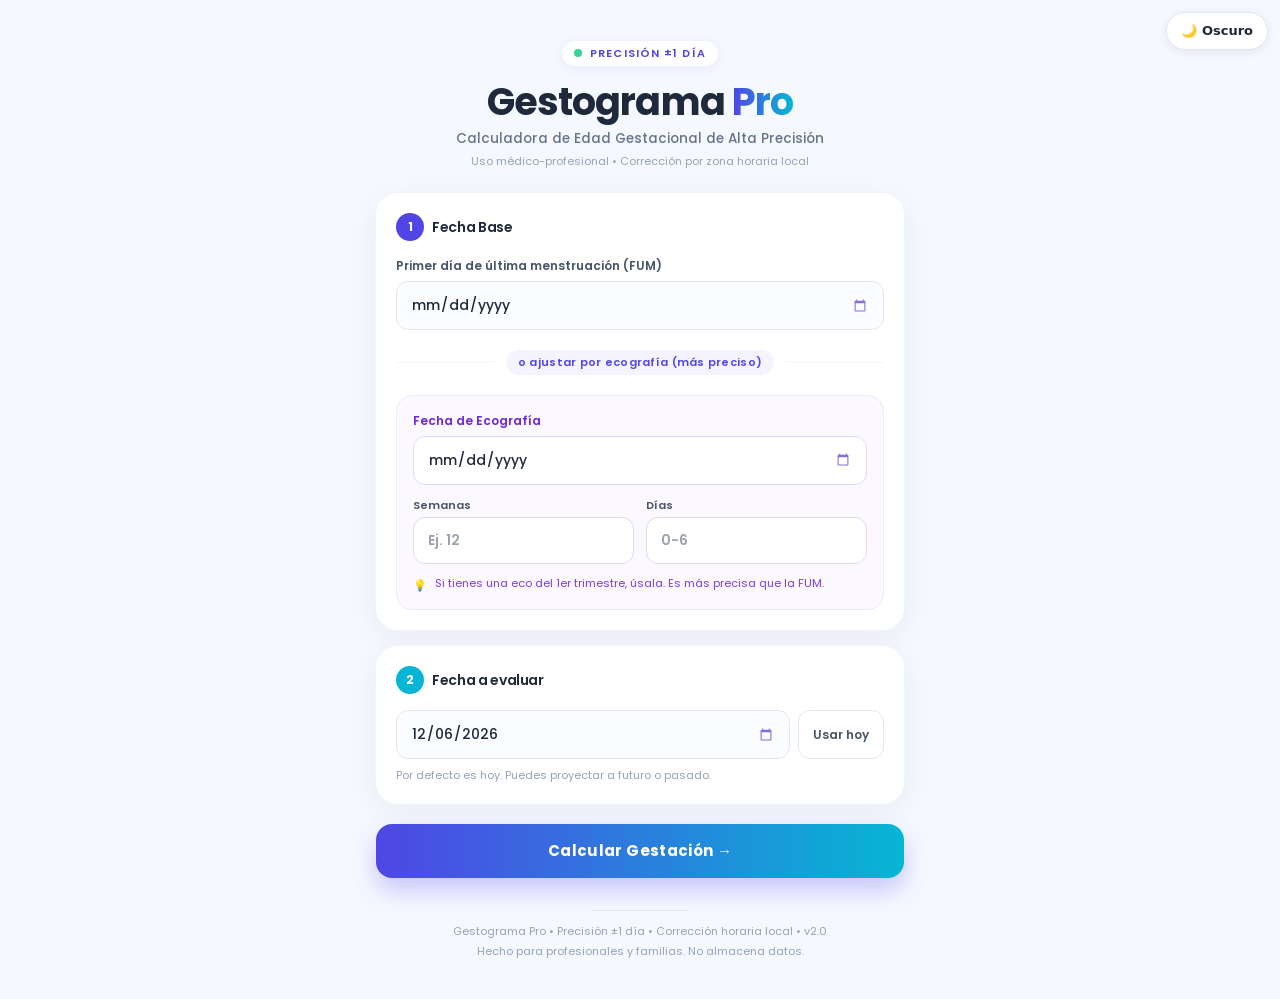
==== commit d4b6b44b: "Add files via upload" ====
--- a/index.html
+++ b/index.html
@@ -1,48 +1,135 @@
 <!DOCTYPE html>
-<html lang="en">
+<html lang="es">
 <head>
   <meta charset="UTF-8">
   <meta name="viewport" content="width=device-width, initial-scale=1">
-  <title>React Artifact</title>
+  <meta http-equiv="X-UA-Compatible" content="IE=edge">
+  <title>Gestograma Pro — Calculadora de Edad Gestacional de Alta Precisión</title>
+  <meta name="description" content="Calcula tu edad gestacional en segundos por FUM o ecografía. Precisión ±1 día, con Fecha Probable de Parto, trimestre y seguimiento fetal semana a semana.">
+  <meta name="robots" content="index, follow, max-image-preview:large">
+  <meta name="author" content="Gestograma Pro">
+  <meta name="theme-color" content="#2EB5A6">
+  <meta name="color-scheme" content="light dark">
+  <link rel="canonical" href="https://gestograma.github.io/">
+
+  <link rel="icon" type="image/png" sizes="32x32" href="./favicon-32.png">
+  <link rel="icon" type="image/png" sizes="16x16" href="./favicon-16.png">
+  <link rel="apple-touch-icon" sizes="180x180" href="./favicon-180.png">
+  <link rel="icon" type="image/png" sizes="192x192" href="./favicon-192.png">
+  <link rel="icon" type="image/png" sizes="512x512" href="./favicon-512.png">
+
+  <meta property="og:title" content="Gestograma Pro — Calculadora de Edad Gestacional de Alta Precisión">
+  <meta property="og:description" content="Calcula tu edad gestacional en segundos por FUM o ecografía. Precisión ±1 día, con FPP, trimestre y seguimiento fetal.">
+  <meta property="og:type" content="website">
+  <meta property="og:url" content="https://gestograma.github.io/">
+  <meta property="og:site_name" content="Gestograma Pro">
+  <meta property="og:locale" content="es_UY">
+  <meta property="og:image" content="https://gestograma.github.io/og-image.png">
+  <meta property="og:image:width" content="1200">
+  <meta property="og:image:height" content="630">
+  <meta property="og:image:alt" content="Gestograma Pro">
+  <meta property="og:image:type" content="image/png">
+
+  <meta name="twitter:card" content="summary_large_image">
+  <meta name="twitter:title" content="Gestograma Pro — Calculadora de Edad Gestacional">
+  <meta name="twitter:description" content="Calcula tu edad gestacional en segundos por FUM o ecografía.">
+  <meta name="twitter:image" content="https://gestograma.github.io/og-image.png">
+
+  <script type="application/ld+json">
+  {
+    "@context": "https://schema.org",
+    "@type": "WebApplication",
+    "name": "Gestograma Pro",
+    "url": "https://gestograma.github.io/",
+    "description": "Calculadora de edad gestacional por FUM o ecografía con FPP y seguimiento fetal semana a semana.",
+    "applicationCategory": "MedicalApplication",
+    "operatingSystem": "All",
+    "inLanguage": "es-UY",
+    "offers": {"@type":"Offer","price":"0","priceCurrency":"USD"}
+  }
+  </script>
+
   <style>*,:after,:before{--tw-border-spacing-x:0;--tw-border-spacing-y:0;--tw-translate-x:0;--tw-translate-y:0;--tw-rotate:0;--tw-skew-x:0;--tw-skew-y:0;--tw-scale-x:1;--tw-scale-y:1;--tw-pan-x: ;--tw-pan-y: ;--tw-pinch-zoom: ;--tw-scroll-snap-strictness:proximity;--tw-gradient-from-position: ;--tw-gradient-via-position: ;--tw-gradient-to-position: ;--tw-ordinal: ;--tw-slashed-zero: ;--tw-numeric-figure: ;--tw-numeric-spacing: ;--tw-numeric-fraction: ;--tw-ring-inset: ;--tw-ring-offset-width:0px;--tw-ring-offset-color:#fff;--tw-ring-color:rgba(59,130,246,.5);--tw-ring-offset-shadow:0 0 #0000;--tw-ring-shadow:0 0 #0000;--tw-shadow:0 0 #0000;--tw-shadow-colored:0 0 #0000;--tw-blur: ;--tw-brightness: ;--tw-contrast: ;--tw-grayscale: ;--tw-hue-rotate: ;--tw-invert: ;--tw-saturate: ;--tw-sepia: ;--tw-drop-shadow: ;--tw-backdrop-blur: ;--tw-backdrop-brightness: ;--tw-backdrop-contrast: ;--tw-backdrop-grayscale: ;--tw-backdrop-hue-rotate: ;--tw-backdrop-invert: ;--tw-backdrop-opacity: ;--tw-backdrop-saturate: ;--tw-backdrop-sepia: ;--tw-contain-size: ;--tw-contain-layout: ;--tw-contain-paint: ;--tw-contain-style: }::backdrop{--tw-border-spacing-x:0;--tw-border-spacing-y:0;--tw-translate-x:0;--tw-translate-y:0;--tw-rotate:0;--tw-skew-x:0;--tw-skew-y:0;--tw-scale-x:1;--tw-scale-y:1;--tw-pan-x: ;--tw-pan-y: ;--tw-pinch-zoom: ;--tw-scroll-snap-strictness:proximity;--tw-gradient-from-position: ;--tw-gradient-via-position: ;--tw-gradient-to-position: ;--tw-ordinal: ;--tw-slashed-zero: ;--tw-numeric-figure: ;--tw-numeric-spacing: ;--tw-numeric-fraction: ;--tw-ring-inset: ;--tw-ring-offset-width:0px;--tw-ring-offset-color:#fff;--tw-ring-color:rgba(59,130,246,.5);--tw-ring-offset-shadow:0 0 #0000;--tw-ring-shadow:0 0 #0000;--tw-shadow:0 0 #0000;--tw-shadow-colored:0 0 #0000;--tw-blur: ;--tw-brightness: ;--tw-contrast: ;--tw-grayscale: ;--tw-hue-rotate: ;--tw-invert: ;--tw-saturate: ;--tw-sepia: ;--tw-drop-shadow: ;--tw-backdrop-blur: ;--tw-backdrop-brightness: ;--tw-backdrop-contrast: ;--tw-backdrop-grayscale: ;--tw-backdrop-hue-rotate: ;--tw-backdrop-invert: ;--tw-backdrop-opacity: ;--tw-backdrop-saturate: ;--tw-backdrop-sepia: ;--tw-contain-size: ;--tw-contain-layout: ;--tw-contain-paint: ;--tw-contain-style: }/*! tailwindcss v3.4.18 | MIT License | https://tailwindcss.com*/*,:after,:before{box-sizing:border-box;border:0 solid #e5e7eb}:after,:before{--tw-content:""}:host,html{line-height:1.5;-webkit-text-size-adjust:100%;-moz-tab-size:4;-o-tab-size:4;tab-size:4;font-family:ui-sans-serif,system-ui,sans-serif,Apple Color Emoji,Segoe UI Emoji,Segoe UI Symbol,Noto Color Emoji;font-feature-settings:normal;font-variation-settings:normal;-webkit-tap-highlight-color:transparent}body{line-height:inherit}hr{height:0;color:inherit;border-top-width:1px}abbr:where([title]){-webkit-text-decoration:underline dotted;text-decoration:underline dotted}h1,h2,h3,h4,h5,h6{font-size:inherit;font-weight:inherit}a{color:inherit;text-decoration:inherit}b,strong{font-weight:bolder}code,kbd,pre,samp{font-family:ui-monospace,SFMono-Regular,Menlo,Monaco,Consolas,Liberation Mono,Courier New,monospace;font-feature-settings:normal;font-variation-settings:normal;font-size:1em}small{font-size:80%}sub,sup{font-size:75%;line-height:0;position:relative;vertical-align:baseline}sub{bottom:-.25em}sup{top:-.5em}table{text-indent:0;border-color:inherit;border-collapse:collapse}button,input,optgroup,select,textarea{font-family:inherit;font-feature-settings:inherit;font-variation-settings:inherit;font-size:100%;font-weight:inherit;line-height:inherit;letter-spacing:inherit;color:inherit;margin:0;padding:0}button,select{text-transform:none}button,input:where([type=button]),input:where([type=reset]),input:where([type=submit]){-webkit-appearance:button;background-color:transparent;background-image:none}:-moz-focusring{outline:auto}:-moz-ui-invalid{box-shadow:none}progress{vertical-align:baseline}::-webkit-inner-spin-button,::-webkit-outer-spin-button{height:auto}[type=search]{-webkit-appearance:textfield;outline-offset:-2px}::-webkit-search-decoration{-webkit-appearance:none}::-webkit-file-upload-button{-webkit-appearance:button;font:inherit}summary{display:list-item}blockquote,dd,dl,figure,h1,h2,h3,h4,h5,h6,hr,p,pre{margin:0}fieldset{margin:0}fieldset,legend{padding:0}menu,ol,ul{list-style:none;margin:0;padding:0}dialog{padding:0}textarea{resize:vertical}input::-moz-placeholder,textarea::-moz-placeholder{opacity:1;color:#9ca3af}input::placeholder,textarea::placeholder{opacity:1;color:#9ca3af}[role=button],button{cursor:pointer}:disabled{cursor:default}audio,canvas,embed,iframe,img,object,svg,video{display:block;vertical-align:middle}img,video{max-width:100%;height:auto}[hidden]:where(:not([hidden=until-found])){display:none}.static{position:static}.absolute{position:absolute}.relative{position:relative}.left-0{left:0}.right-0{right:0}.top-0{top:0}.top-1\/2{top:50%}.mx-auto{margin-left:auto;margin-right:auto}.my-5{margin-top:1.25rem;margin-bottom:1.25rem}.mb-1{margin-bottom:.25rem}.mb-1\.5{margin-bottom:.375rem}.mb-3{margin-bottom:.75rem}.mb-4{margin-bottom:1rem}.mb-6{margin-bottom:1.5rem}.ml-1{margin-left:.25rem}.mt-0\.5{margin-top:.125rem}.mt-1{margin-top:.25rem}.mt-2{margin-top:.5rem}.mt-3{margin-top:.75rem}.mt-4{margin-top:1rem}.mt-5{margin-top:1.25rem}.mt-6{margin-top:1.5rem}.mt-8{margin-top:2rem}.block{display:block}.inline-block{display:inline-block}.inline{display:inline}.flex{display:flex}.inline-flex{display:inline-flex}.grid{display:grid}.hidden{display:none}.h-1{height:.25rem}.h-14{height:3.5rem}.h-2{height:.5rem}.h-3{height:.75rem}.h-5{height:1.25rem}.h-7{height:1.75rem}.h-\[68px\]{height:68px}.h-full{height:100%}.h-px{height:1px}.min-h-screen{min-height:100vh}.w-14{width:3.5rem}.w-2{width:.5rem}.w-24{width:6rem}.w-3{width:.75rem}.w-5{width:1.25rem}.w-7{width:1.75rem}.w-full{width:100%}.max-w-\[54px\]{max-width:54px}.max-w-\[560px\]{max-width:560px}.flex-1{flex:1 1 0%}.shrink-0{flex-shrink:0}.-translate-x-1\/2{--tw-translate-x:-50%}.-translate-x-1\/2,.-translate-y-1\/2{transform:translate(var(--tw-translate-x),var(--tw-translate-y)) rotate(var(--tw-rotate)) skewX(var(--tw-skew-x)) skewY(var(--tw-skew-y)) scaleX(var(--tw-scale-x)) scaleY(var(--tw-scale-y))}.-translate-y-1\/2{--tw-translate-y:-50%}@keyframes pulse{50%{opacity:.5}}.animate-pulse{animation:pulse 2s cubic-bezier(.4,0,.6,1) infinite}.grid-cols-2{grid-template-columns:repeat(2,minmax(0,1fr))}.flex-col{flex-direction:column}.flex-wrap{flex-wrap:wrap}.items-start{align-items:flex-start}.items-center{align-items:center}.justify-center{justify-content:center}.justify-between{justify-content:space-between}.gap-2{gap:.5rem}.gap-3{gap:.75rem}.gap-4{gap:1rem}.space-y-4>:not([hidden])~:not([hidden]){--tw-space-y-reverse:0;margin-top:calc(1rem*(1 - var(--tw-space-y-reverse)));margin-bottom:calc(1rem*var(--tw-space-y-reverse))}.overflow-hidden{overflow:hidden}.rounded-\[10px\]{border-radius:10px}.rounded-\[12px\]{border-radius:12px}.rounded-\[14px\]{border-radius:14px}.rounded-\[16px\]{border-radius:16px}.rounded-\[18px\]{border-radius:18px}.rounded-\[22px\]{border-radius:22px}.rounded-full{border-radius:9999px}.border{border-width:1px}.border-2{border-width:2px}.border-amber-200{--tw-border-opacity:1;border-color:rgb(253 230 138/var(--tw-border-opacity,1))}.border-cyan-200{--tw-border-opacity:1;border-color:rgb(165 243 252/var(--tw-border-opacity,1))}.border-indigo-50{--tw-border-opacity:1;border-color:rgb(238 242 255/var(--tw-border-opacity,1))}.border-rose-200{--tw-border-opacity:1;border-color:rgb(254 205 211/var(--tw-border-opacity,1))}.border-slate-200{--tw-border-opacity:1;border-color:rgb(226 232 240/var(--tw-border-opacity,1))}.border-violet-100{--tw-border-opacity:1;border-color:rgb(237 233 254/var(--tw-border-opacity,1))}.border-violet-200{--tw-border-opacity:1;border-color:rgb(221 214 254/var(--tw-border-opacity,1))}.border-white{--tw-border-opacity:1;border-color:rgb(255 255 255/var(--tw-border-opacity,1))}.bg-\[\#06b6d4\]{--tw-bg-opacity:1;background-color:rgb(6 182 212/var(--tw-bg-opacity,1))}.bg-\[\#1e293b\]{--tw-bg-opacity:1;background-color:rgb(30 41 59/var(--tw-bg-opacity,1))}.bg-\[\#25D366\]{--tw-bg-opacity:1;background-color:rgb(37 211 102/var(--tw-bg-opacity,1))}.bg-\[\#4f46e5\]{--tw-bg-opacity:1;background-color:rgb(79 70 229/var(--tw-bg-opacity,1))}.bg-\[\#f5f3ff\]{--tw-bg-opacity:1;background-color:rgb(245 243 255/var(--tw-bg-opacity,1))}.bg-\[\#f6f8ff\]{--tw-bg-opacity:1;background-color:rgb(246 248 255/var(--tw-bg-opacity,1))}.bg-\[\#fbf8ff\]{--tw-bg-opacity:1;background-color:rgb(251 248 255/var(--tw-bg-opacity,1))}.bg-\[\#fbfcff\]{--tw-bg-opacity:1;background-color:rgb(251 252 255/var(--tw-bg-opacity,1))}.bg-amber-50{--tw-bg-opacity:1;background-color:rgb(255 251 235/var(--tw-bg-opacity,1))}.bg-cyan-50{--tw-bg-opacity:1;background-color:rgb(236 254 255/var(--tw-bg-opacity,1))}.bg-emerald-400{--tw-bg-opacity:1;background-color:rgb(52 211 153/var(--tw-bg-opacity,1))}.bg-indigo-600{--tw-bg-opacity:1;background-color:rgb(79 70 229/var(--tw-bg-opacity,1))}.bg-rose-50{--tw-bg-opacity:1;background-color:rgb(255 241 242/var(--tw-bg-opacity,1))}.bg-slate-100{--tw-bg-opacity:1;background-color:rgb(241 245 249/var(--tw-bg-opacity,1))}.bg-slate-200{--tw-bg-opacity:1;background-color:rgb(226 232 240/var(--tw-bg-opacity,1))}.bg-slate-300{--tw-bg-opacity:1;background-color:rgb(203 213 225/var(--tw-bg-opacity,1))}.bg-slate-50{--tw-bg-opacity:1;background-color:rgb(248 250 252/var(--tw-bg-opacity,1))}.bg-slate-900{--tw-bg-opacity:1;background-color:rgb(15 23 42/var(--tw-bg-opacity,1))}.bg-violet-50{--tw-bg-opacity:1;background-color:rgb(245 243 255/var(--tw-bg-opacity,1))}.bg-white{--tw-bg-opacity:1;background-color:rgb(255 255 255/var(--tw-bg-opacity,1))}.bg-gradient-to-br{background-image:linear-gradient(to bottom right,var(--tw-gradient-stops))}.bg-gradient-to-r{background-image:linear-gradient(to right,var(--tw-gradient-stops))}.from-\[\#4f46e5\]{--tw-gradient-from:#4f46e5 var(--tw-gradient-from-position);--tw-gradient-to:rgba(79,70,229,0) var(--tw-gradient-to-position);--tw-gradient-stops:var(--tw-gradient-from),var(--tw-gradient-to)}.from-\[\#f5f3ff\]{--tw-gradient-from:#f5f3ff var(--tw-gradient-from-position);--tw-gradient-to:rgba(245,243,255,0) var(--tw-gradient-to-position);--tw-gradient-stops:var(--tw-gradient-from),var(--tw-gradient-to)}.from-indigo-500{--tw-gradient-from:#6366f1 var(--tw-gradient-from-position);--tw-gradient-to:rgba(99,102,241,0) var(--tw-gradient-to-position);--tw-gradient-stops:var(--tw-gradient-from),var(--tw-gradient-to)}.from-white{--tw-gradient-from:#fff var(--tw-gradient-from-position);--tw-gradient-to:hsla(0,0%,100%,0) var(--tw-gradient-to-position);--tw-gradient-stops:var(--tw-gradient-from),var(--tw-gradient-to)}.to-\[\#06b6d4\]{--tw-gradient-to:#06b6d4 var(--tw-gradient-to-position)}.to-cyan-400{--tw-gradient-to:#22d3ee var(--tw-gradient-to-position)}.to-cyan-50\/50{--tw-gradient-to:rgba(236,254,255,.5) var(--tw-gradient-to-position)}.to-indigo-50\/60{--tw-gradient-to:rgba(238,242,255,.6) var(--tw-gradient-to-position)}.bg-clip-text{-webkit-background-clip:text;background-clip:text}.p-4{padding:1rem}.p-5{padding:1.25rem}.p-6{padding:1.5rem}.px-2{padding-left:.5rem;padding-right:.5rem}.px-2\.5{padding-left:.625rem;padding-right:.625rem}.px-3{padding-left:.75rem;padding-right:.75rem}.px-3\.5{padding-left:.875rem;padding-right:.875rem}.px-4{padding-left:1rem;padding-right:1rem}.px-6{padding-left:1.5rem;padding-right:1.5rem}.py-0\.5{padding-top:.125rem;padding-bottom:.125rem}.py-1{padding-top:.25rem;padding-bottom:.25rem}.py-1\.5{padding-top:.375rem;padding-bottom:.375rem}.py-2{padding-top:.5rem;padding-bottom:.5rem}.py-3{padding-top:.75rem;padding-bottom:.75rem}.py-4{padding-top:1rem;padding-bottom:1rem}.py-6{padding-top:1.5rem;padding-bottom:1.5rem}.text-center{text-align:center}.text-\[10px\]{font-size:10px}.text-\[11px\]{font-size:11px}.text-\[12px\]{font-size:12px}.text-\[13\.5px\]{font-size:13.5px}.text-\[13px\]{font-size:13px}.text-\[14px\]{font-size:14px}.text-\[15px\]{font-size:15px}.text-\[18px\]{font-size:18px}.text-\[20px\]{font-size:20px}.text-\[22px\]{font-size:22px}.text-\[28px\]{font-size:28px}.text-\[32px\]{font-size:32px}.text-\[42px\]{font-size:42px}.text-\[8px\]{font-size:8px}.text-\[9px\]{font-size:9px}.font-bold{font-weight:700}.font-medium{font-weight:500}.font-semibold{font-weight:600}.leading-4{line-height:1rem}.leading-5{line-height:1.25rem}.leading-\[0\.9\]{line-height:.9}.leading-\[1\.1\]{line-height:1.1}.leading-\[1\.4\]{line-height:1.4}.leading-\[1\.5\]{line-height:1.5}.leading-none{line-height:1}.leading-tight{line-height:1.25}.tracking-tight{letter-spacing:-.025em}.tracking-wide{letter-spacing:.025em}.tracking-widest{letter-spacing:.1em}.text-\[\#1e293b\]{--tw-text-opacity:1;color:rgb(30 41 59/var(--tw-text-opacity,1))}.text-\[\#4f46e5\]{--tw-text-opacity:1;color:rgb(79 70 229/var(--tw-text-opacity,1))}.text-amber-600{--tw-text-opacity:1;color:rgb(217 119 6/var(--tw-text-opacity,1))}.text-amber-800{--tw-text-opacity:1;color:rgb(146 64 14/var(--tw-text-opacity,1))}.text-cyan-700{--tw-text-opacity:1;color:rgb(14 116 144/var(--tw-text-opacity,1))}.text-indigo-100{--tw-text-opacity:1;color:rgb(224 231 255/var(--tw-text-opacity,1))}.text-indigo-200{--tw-text-opacity:1;color:rgb(199 210 254/var(--tw-text-opacity,1))}.text-indigo-500{--tw-text-opacity:1;color:rgb(99 102 241/var(--tw-text-opacity,1))}.text-indigo-600{--tw-text-opacity:1;color:rgb(79 70 229/var(--tw-text-opacity,1))}.text-rose-700{--tw-text-opacity:1;color:rgb(190 18 60/var(--tw-text-opacity,1))}.text-slate-300{--tw-text-opacity:1;color:rgb(203 213 225/var(--tw-text-opacity,1))}.text-slate-400{--tw-text-opacity:1;color:rgb(148 163 184/var(--tw-text-opacity,1))}.text-slate-500{--tw-text-opacity:1;color:rgb(100 116 139/var(--tw-text-opacity,1))}.text-slate-600{--tw-text-opacity:1;color:rgb(71 85 105/var(--tw-text-opacity,1))}.text-slate-700{--tw-text-opacity:1;color:rgb(51 65 85/var(--tw-text-opacity,1))}.text-slate-800{--tw-text-opacity:1;color:rgb(30 41 59/var(--tw-text-opacity,1))}.text-transparent{color:transparent}.text-violet-600{--tw-text-opacity:1;color:rgb(124 58 237/var(--tw-text-opacity,1))}.text-violet-700{--tw-text-opacity:1;color:rgb(109 40 217/var(--tw-text-opacity,1))}.text-white{--tw-text-opacity:1;color:rgb(255 255 255/var(--tw-text-opacity,1))}.shadow{--tw-shadow:0 1px 3px 0 rgba(0,0,0,.1),0 1px 2px -1px rgba(0,0,0,.1);--tw-shadow-colored:0 1px 3px 0 var(--tw-shadow-color),0 1px 2px -1px var(--tw-shadow-color)}.shadow,.shadow-\[0_10px_40px_rgba\(79\2c 70\2c 229\2c 0\.12\)\]{box-shadow:var(--tw-ring-offset-shadow,0 0 #0000),var(--tw-ring-shadow,0 0 #0000),var(--tw-shadow)}.shadow-\[0_10px_40px_rgba\(79\2c 70\2c 229\2c 0\.12\)\]{--tw-shadow:0 10px 40px rgba(79,70,229,.12);--tw-shadow-colored:0 10px 40px var(--tw-shadow-color)}.shadow-\[0_12px_24px_rgba\(79\2c 70\2c 229\2c 0\.28\)\]{--tw-shadow:0 12px 24px rgba(79,70,229,.28);--tw-shadow-colored:0 12px 24px var(--tw-shadow-color);box-shadow:var(--tw-ring-offset-shadow,0 0 #0000),var(--tw-ring-shadow,0 0 #0000),var(--tw-shadow)}.shadow-\[0_2px_10px_rgba\(79\2c 70\2c 229\2c 0\.08\)\]{--tw-shadow:0 2px 10px rgba(79,70,229,.08);--tw-shadow-colored:0 2px 10px var(--tw-shadow-color);box-shadow:var(--tw-ring-offset-shadow,0 0 #0000),var(--tw-ring-shadow,0 0 #0000),var(--tw-shadow)}.shadow-\[0_6px_20px_rgba\(0\2c 0\2c 0\2c 0\.04\)\]{--tw-shadow:0 6px 20px rgba(0,0,0,.04);--tw-shadow-colored:0 6px 20px var(--tw-shadow-color);box-shadow:var(--tw-ring-offset-shadow,0 0 #0000),var(--tw-ring-shadow,0 0 #0000),var(--tw-shadow)}.shadow-\[0_8px_24px_rgba\(79\2c 70\2c 229\2c 0\.3\)\]{--tw-shadow:0 8px 24px rgba(79,70,229,.3);--tw-shadow-colored:0 8px 24px var(--tw-shadow-color);box-shadow:var(--tw-ring-offset-shadow,0 0 #0000),var(--tw-ring-shadow,0 0 #0000),var(--tw-shadow)}.shadow-\[0_8px_30px_rgba\(31\2c 41\2c 55\2c 0\.06\)\]{--tw-shadow:0 8px 30px rgba(31,41,55,.06);--tw-shadow-colored:0 8px 30px var(--tw-shadow-color)}.shadow-\[0_8px_30px_rgba\(31\2c 41\2c 55\2c 0\.06\)\],.shadow-md{box-shadow:var(--tw-ring-offset-shadow,0 0 #0000),var(--tw-ring-shadow,0 0 #0000),var(--tw-shadow)}.shadow-md{--tw-shadow:0 4px 6px -1px rgba(0,0,0,.1),0 2px 4px -2px rgba(0,0,0,.1);--tw-shadow-colored:0 4px 6px -1px var(--tw-shadow-color),0 2px 4px -2px var(--tw-shadow-color)}.shadow-sm{--tw-shadow:0 1px 2px 0 rgba(0,0,0,.05);--tw-shadow-colored:0 1px 2px 0 var(--tw-shadow-color);box-shadow:var(--tw-ring-offset-shadow,0 0 #0000),var(--tw-ring-shadow,0 0 #0000),var(--tw-shadow)}.outline-none{outline:2px solid transparent;outline-offset:2px}.ring-1{--tw-ring-offset-shadow:var(--tw-ring-inset) 0 0 0 var(--tw-ring-offset-width) var(--tw-ring-offset-color);--tw-ring-shadow:var(--tw-ring-inset) 0 0 0 calc(1px + var(--tw-ring-offset-width)) var(--tw-ring-color);box-shadow:var(--tw-ring-offset-shadow),var(--tw-ring-shadow),var(--tw-shadow,0 0 #0000)}.ring-indigo-100{--tw-ring-opacity:1;--tw-ring-color:rgb(224 231 255/var(--tw-ring-opacity,1))}.ring-slate-100{--tw-ring-opacity:1;--tw-ring-color:rgb(241 245 249/var(--tw-ring-opacity,1))}.ring-slate-200{--tw-ring-opacity:1;--tw-ring-color:rgb(226 232 240/var(--tw-ring-opacity,1))}.ring-violet-100{--tw-ring-opacity:1;--tw-ring-color:rgb(237 233 254/var(--tw-ring-opacity,1))}.invert{--tw-invert:invert(100%)}.invert,.sepia{filter:var(--tw-blur) var(--tw-brightness) var(--tw-contrast) var(--tw-grayscale) var(--tw-hue-rotate) var(--tw-invert) var(--tw-saturate) var(--tw-sepia) var(--tw-drop-shadow)}.sepia{--tw-sepia:sepia(100%)}.filter{filter:var(--tw-blur) var(--tw-brightness) var(--tw-contrast) var(--tw-grayscale) var(--tw-hue-rotate) var(--tw-invert) var(--tw-saturate) var(--tw-sepia) var(--tw-drop-shadow)}.transition{transition-property:color,background-color,border-color,text-decoration-color,fill,stroke,opacity,box-shadow,transform,filter,backdrop-filter;transition-timing-function:cubic-bezier(.4,0,.2,1);transition-duration:.15s}.transition-all{transition-property:all;transition-timing-function:cubic-bezier(.4,0,.2,1);transition-duration:.15s}.duration-700{transition-duration:.7s}.ease-out{transition-timing-function:cubic-bezier(0,0,.2,1)}#root,body,html{min-height:100%}body{margin:0;font-family:Inter,ui-sans-serif,system-ui,-apple-system,BlinkMacSystemFont,Segoe UI,sans-serif}[role=button]:not([aria-disabled=true]),button:not(:disabled),label[for],select:not(:disabled),summary{cursor:pointer}.selection\:bg-indigo-100 ::-moz-selection{--tw-bg-opacity:1;background-color:rgb(224 231 255/var(--tw-bg-opacity,1))}.selection\:bg-indigo-100 ::selection{--tw-bg-opacity:1;background-color:rgb(224 231 255/var(--tw-bg-opacity,1))}.selection\:bg-indigo-100::-moz-selection{--tw-bg-opacity:1;background-color:rgb(224 231 255/var(--tw-bg-opacity,1))}.selection\:bg-indigo-100::selection{--tw-bg-opacity:1;background-color:rgb(224 231 255/var(--tw-bg-opacity,1))}.hover\:bg-slate-50:hover{--tw-bg-opacity:1;background-color:rgb(248 250 252/var(--tw-bg-opacity,1))}.hover\:shadow-\[0_16px_30px_rgba\(79\2c 70\2c 229\2c 0\.35\)\]:hover{--tw-shadow:0 16px 30px rgba(79,70,229,.35);--tw-shadow-colored:0 16px 30px var(--tw-shadow-color);box-shadow:var(--tw-ring-offset-shadow,0 0 #0000),var(--tw-ring-shadow,0 0 #0000),var(--tw-shadow)}.hover\:brightness-110:hover{--tw-brightness:brightness(1.1)}.hover\:brightness-110:hover,.hover\:brightness-\[1\.05\]:hover{filter:var(--tw-blur) var(--tw-brightness) var(--tw-contrast) var(--tw-grayscale) var(--tw-hue-rotate) var(--tw-invert) var(--tw-saturate) var(--tw-sepia) var(--tw-drop-shadow)}.hover\:brightness-\[1\.05\]:hover{--tw-brightness:brightness(1.05)}.focus\:border-cyan-300:focus{--tw-border-opacity:1;border-color:rgb(103 232 249/var(--tw-border-opacity,1))}.focus\:border-indigo-300:focus{--tw-border-opacity:1;border-color:rgb(165 180 252/var(--tw-border-opacity,1))}.focus\:border-violet-300:focus{--tw-border-opacity:1;border-color:rgb(196 181 253/var(--tw-border-opacity,1))}.focus\:ring-4:focus{--tw-ring-offset-shadow:var(--tw-ring-inset) 0 0 0 var(--tw-ring-offset-width) var(--tw-ring-offset-color);--tw-ring-shadow:var(--tw-ring-inset) 0 0 0 calc(4px + var(--tw-ring-offset-width)) var(--tw-ring-color);box-shadow:var(--tw-ring-offset-shadow),var(--tw-ring-shadow),var(--tw-shadow,0 0 #0000)}.focus\:ring-cyan-100:focus{--tw-ring-opacity:1;--tw-ring-color:rgb(207 250 254/var(--tw-ring-opacity,1))}.focus\:ring-indigo-100:focus{--tw-ring-opacity:1;--tw-ring-color:rgb(224 231 255/var(--tw-ring-opacity,1))}.focus\:ring-violet-100:focus{--tw-ring-opacity:1;--tw-ring-color:rgb(237 233 254/var(--tw-ring-opacity,1))}.active\:scale-\[0\.99\]:active{--tw-scale-x:0.99;--tw-scale-y:0.99;transform:translate(var(--tw-translate-x),var(--tw-translate-y)) rotate(var(--tw-rotate)) skewX(var(--tw-skew-x)) skewY(var(--tw-skew-y)) scaleX(var(--tw-scale-x)) scaleY(var(--tw-scale-y))}@media (min-width:768px){.md\:py-10{padding-top:2.5rem;padding-bottom:2.5rem}.md\:text-\[38px\]{font-size:38px}.md\:text-\[48px\]{font-size:48px}}</style>
+
+  <style>
+    :root { --bg: #f8faf9; }
+    html.dark { color-scheme: dark; }
+    html.dark body { background: #0f172a !important; }
+    html.dark .bg-white { background-color: #1e293b !important; }
+    html.dark .bg-slate-50 { background-color: #0f172a !important; }
+    html.dark .bg-\[\#fbfcff\] { background-color: #0f172a !important; }
+    html.dark .bg-\[\#fbf8ff\] { background-color: #0f172a !important; }
+    html.dark .bg-\[\#f6f8ff\] { background-color: #1e2535 !important; }
+    html.dark .text-\[\#1e293b\] { color: #f1f5f9 !important; }
+    html.dark .border-slate-200 { border-color: #334155 !important; }
+    html.dark .border-indigo-50 { border-color: #1e293b !important; }
+    .dark-toggle {
+      position: fixed; top: 12px; right: 12px; z-index: 9999;
+      border: 1px solid #e2e8f0; background: white; color: #1e293b;
+      padding: 8px 14px; border-radius: 999px; cursor: pointer;
+      font-size: 13px; font-weight: 600; box-shadow: 0 2px 10px rgba(0,0,0,0.08);
+    }
+    html.dark .dark-toggle { background: #1e293b; color: #f1f5f9; border-color: #334155; }
+  </style>
 </head>
 <body>
+<button class="dark-toggle" id="darkToggle">🌙 Oscuro</button>
+
   <div id="root"></div>
   
-  <script type="module">var vf=Object.create;var{getPrototypeOf:hf,defineProperty:$l,getOwnPropertyNames:mf}=Object;var yf=Object.prototype.hasOwnProperty;var kn=(e,n,t)=>{t=e!=null?vf(hf(e)):{};let r=n||!e||!e.__esModule?$l(t,"default",{value:e,enumerable:!0}):t;for(let l of mf(e))if(!yf.call(r,l))$l(r,l,{get:()=>e[l],enumerable:!0});return r};var yr=(e,n)=>()=>(n||e((n={exports:{}}).exports,n),n.exports);var gf=(e,n)=>{for(var t in n)$l(e,t,{get:n[t],enumerable:!0,configurable:!0,set:(r)=>n[t]=()=>r})};var wf=(e,n)=>()=>(e&&(n=e(e=0)),n);var yt=yr((Df)=>{var mt=Symbol.for("react.element"),kf=Symbol.for("react.portal"),Sf=Symbol.for("react.fragment"),Ef=Symbol.for("react.strict_mode"),Cf=Symbol.for("react.profiler"),_f=Symbol.for("react.provider"),Pf=Symbol.for("react.context"),Nf=Symbol.for("react.forward_ref"),zf=Symbol.for("react.suspense"),xf=Symbol.for("react.memo"),Tf=Symbol.for("react.lazy"),pu=Symbol.iterator;function Lf(e){if(e===null||typeof e!=="object")return null;return e=pu&&e[pu]||e["@@iterator"],typeof e==="function"?e:null}var mu={isMounted:function(){return!1},enqueueForceUpdate:function(){},enqueueReplaceState:function(){},enqueueSetState:function(){}},yu=Object.assign,gu={};function Un(e,n,t){this.props=e,this.context=n,this.refs=gu,this.updater=t||mu}Un.prototype.isReactComponent={};Un.prototype.setState=function(e,n){if(typeof e!=="object"&&typeof e!=="function"&&e!=null)throw Error("setState(...): takes an object of state variables to update or a function which returns an object of state variables.");this.updater.enqueueSetState(this,e,n,"setState")};Un.prototype.forceUpdate=function(e){this.updater.enqueueForceUpdate(this,e,"forceUpdate")};function wu(){}wu.prototype=Un.prototype;function Bl(e,n,t){this.props=e,this.context=n,this.refs=gu,this.updater=t||mu}var Ql=Bl.prototype=new wu;Ql.constructor=Bl;yu(Ql,Un.prototype);Ql.isPureReactComponent=!0;var vu=Array.isArray,ku=Object.prototype.hasOwnProperty,Hl={current:null},Su={key:!0,ref:!0,__self:!0,__source:!0};function Eu(e,n,t){var r,l={},o=null,i=null;if(n!=null)for(r in n.ref!==void 0&&(i=n.ref),n.key!==void 0&&(o=""+n.key),n)ku.call(n,r)&&!Su.hasOwnProperty(r)&&(l[r]=n[r]);var u=arguments.length-2;if(u===1)l.children=t;else if(1<u){for(var s=Array(u),d=0;d<u;d++)s[d]=arguments[d+2];l.children=s}if(e&&e.defaultProps)for(r in u=e.defaultProps,u)l[r]===void 0&&(l[r]=u[r]);return{$$typeof:mt,type:e,key:o,ref:i,props:l,_owner:Hl.current}}function Rf(e,n){return{$$typeof:mt,type:e.type,key:n,ref:e.ref,props:e.props,_owner:e._owner}}function Kl(e){return typeof e==="object"&&e!==null&&e.$$typeof===mt}function Mf(e){var n={"=":"=0",":":"=2"};return"$"+e.replace(/[=:]/g,function(t){return n[t]})}var hu=/\/+/g;function Wl(e,n){return typeof e==="object"&&e!==null&&e.key!=null?Mf(""+e.key):n.toString(36)}function wr(e,n,t,r,l){var o=typeof e;if(o==="undefined"||o==="boolean")e=null;var i=!1;if(e===null)i=!0;else switch(o){case"string":case"number":i=!0;break;case"object":switch(e.$$typeof){case mt:case kf:i=!0}}if(i)return i=e,l=l(i),e=r===""?"."+Wl(i,0):r,vu(l)?(t="",e!=null&&(t=e.replace(hu,"$&/")+"/"),wr(l,n,t,"",function(d){return d})):l!=null&&(Kl(l)&&(l=Rf(l,t+(!l.key||i&&i.key===l.key?"":(""+l.key).replace(hu,"$&/")+"/")+e)),n.push(l)),1;if(i=0,r=r===""?".":r+":",vu(e))for(var u=0;u<e.length;u++){o=e[u];var s=r+Wl(o,u);i+=wr(o,n,t,s,l)}else if(s=Lf(e),typeof s==="function")for(e=s.call(e),u=0;!(o=e.next()).done;)o=o.value,s=r+Wl(o,u++),i+=wr(o,n,t,s,l);else if(o==="object")throw n=String(e),Error("Objects are not valid as a React child (found: "+(n==="[object Object]"?"object with keys {"+Object.keys(e).join(", ")+"}":n)+"). If you meant to render a collection of children, use an array instead.");return i}function gr(e,n,t){if(e==null)return e;var r=[],l=0;return wr(e,r,"","",function(o){return n.call(t,o,l++)}),r}function If(e){if(e._status===-1){var n=e._result;n=n(),n.then(function(t){if(e._status===0||e._status===-1)e._status=1,e._result=t},function(t){if(e._status===0||e._status===-1)e._status=2,e._result=t}),e._status===-1&&(e._status=0,e._result=n)}if(e._status===1)return e._result.default;throw e._result}var te={current:null},kr={transition:null},Of={ReactCurrentDispatcher:te,ReactCurrentBatchConfig:kr,ReactCurrentOwner:Hl};function Cu(){throw Error("act(...) is not supported in production builds of React.")}Df.Children={map:gr,forEach:function(e,n,t){gr(e,function(){n.apply(this,arguments)},t)},count:function(e){var n=0;return gr(e,function(){n++}),n},toArray:function(e){return gr(e,function(n){return n})||[]},only:function(e){if(!Kl(e))throw Error("React.Children.only expected to receive a single React element child.");return e}};Df.Component=Un;Df.Fragment=Sf;Df.Profiler=Cf;Df.PureComponent=Bl;Df.StrictMode=Ef;Df.Suspense=zf;Df.__SECRET_INTERNALS_DO_NOT_USE_OR_YOU_WILL_BE_FIRED=Of;Df.act=Cu;Df.cloneElement=function(e,n,t){if(e===null||e===void 0)throw Error("React.cloneElement(...): The argument must be a React element, but you passed "+e+".");var r=yu({},e.props),l=e.key,o=e.ref,i=e._owner;if(n!=null){if(n.ref!==void 0&&(o=n.ref,i=Hl.current),n.key!==void 0&&(l=""+n.key),e.type&&e.type.defaultProps)var u=e.type.defaultProps;for(s in n)ku.call(n,s)&&!Su.hasOwnProperty(s)&&(r[s]=n[s]===void 0&&u!==void 0?u[s]:n[s])}var s=arguments.length-2;if(s===1)r.children=t;else if(1<s){u=Array(s);for(var d=0;d<s;d++)u[d]=arguments[d+2];r.children=u}return{$$typeof:mt,type:e.type,key:l,ref:o,props:r,_owner:i}};Df.createContext=function(e){return e={$$typeof:Pf,_currentValue:e,_currentValue2:e,_threadCount:0,Provider:null,Consumer:null,_defaultValue:null,_globalName:null},e.Provider={$$typeof:_f,_context:e},e.Consumer=e};Df.createElement=Eu;Df.createFactory=function(e){var n=Eu.bind(null,e);return n.type=e,n};Df.createRef=function(){return{current:null}};Df.forwardRef=function(e){return{$$typeof:Nf,render:e}};Df.isValidElement=Kl;Df.lazy=function(e){return{$$typeof:Tf,_payload:{_status:-1,_result:e},_init:If}};Df.memo=function(e,n){return{$$typeof:xf,type:e,compare:n===void 0?null:n}};Df.startTransition=function(e){var n=kr.transition;kr.transition={};try{e()}finally{kr.transition=n}};Df.unstable_act=Cu;Df.useCallback=function(e,n){return te.current.useCallback(e,n)};Df.useContext=function(e){return te.current.useContext(e)};Df.useDebugValue=function(){};Df.useDeferredValue=function(e){return te.current.useDeferredValue(e)};Df.useEffect=function(e,n){return te.current.useEffect(e,n)};Df.useId=function(){return te.current.useId()};Df.useImperativeHandle=function(e,n,t){return te.current.useImperativeHandle(e,n,t)};Df.useInsertionEffect=function(e,n){return te.current.useInsertionEffect(e,n)};Df.useLayoutEffect=function(e,n){return te.current.useLayoutEffect(e,n)};Df.useMemo=function(e,n){return te.current.useMemo(e,n)};Df.useReducer=function(e,n,t){return te.current.useReducer(e,n,t)};Df.useRef=function(e){return te.current.useRef(e)};Df.useState=function(e){return te.current.useState(e)};Df.useSyncExternalStore=function(e,n,t){return te.current.useSyncExternalStore(e,n,t)};Df.useTransition=function(){return te.current.useTransition()};Df.version="18.3.1"});var Lu=yr((wd)=>{function Xl(e,n){var t=e.length;e.push(n);e:for(;0<t;){var r=t-1>>>1,l=e[r];if(0<Sr(l,n))e[r]=n,e[t]=l,t=r;else break e}}function _e(e){return e.length===0?null:e[0]}function Pr(e){if(e.length===0)return null;var n=e[0],t=e.pop();if(t!==n){e[0]=t;e:for(var r=0,l=e.length,o=l>>>1;r<o;){var i=2*(r+1)-1,u=e[i],s=i+1,d=e[s];if(0>Sr(u,t))s<l&&0>Sr(d,u)?(e[r]=d,e[s]=t,r=s):(e[r]=u,e[i]=t,r=i);else if(s<l&&0>Sr(d,t))e[r]=d,e[s]=t,r=s;else break e}}return n}function Sr(e,n){var t=e.sortIndex-n.sortIndex;return t!==0?t:e.id-n.id}if(typeof performance==="object"&&typeof performance.now==="function")Zl=performance,wd.unstable_now=function(){return Zl.now()};else Er=Date,Gl=Er.now(),wd.unstable_now=function(){return Er.now()-Gl};var Zl,Er,Gl,Me=[],je=[],gd=1,me=null,J=3,Nr=!1,Sn=!1,wt=!1,Pu=typeof setTimeout==="function"?setTimeout:null,Nu=typeof clearTimeout==="function"?clearTimeout:null,_u=typeof setImmediate<"u"?setImmediate:null;typeof navigator<"u"&&navigator.scheduling!==void 0&&navigator.scheduling.isInputPending!==void 0&&navigator.scheduling.isInputPending.bind(navigator.scheduling);function jl(e){for(var n=_e(je);n!==null;){if(n.callback===null)Pr(je);else if(n.startTime<=e)Pr(je),n.sortIndex=n.expirationTime,Xl(Me,n);else break;n=_e(je)}}function ql(e){if(wt=!1,jl(e),!Sn)if(_e(Me)!==null)Sn=!0,eo(bl);else{var n=_e(je);n!==null&&no(ql,n.startTime-e)}}function bl(e,n){Sn=!1,wt&&(wt=!1,Nu(kt),kt=-1),Nr=!0;var t=J;try{jl(n);for(me=_e(Me);me!==null&&(!(me.expirationTime>n)||e&&!Tu());){var r=me.callback;if(typeof r==="function"){me.callback=null,J=me.priorityLevel;var l=r(me.expirationTime<=n);n=wd.unstable_now(),typeof l==="function"?me.callback=l:me===_e(Me)&&Pr(Me),jl(n)}else Pr(Me);me=_e(Me)}if(me!==null)var o=!0;else{var i=_e(je);i!==null&&no(ql,i.startTime-n),o=!1}return o}finally{me=null,J=t,Nr=!1}}var zr=!1,Cr=null,kt=-1,zu=5,xu=-1;function Tu(){return wd.unstable_now()-xu<zu?!1:!0}function Yl(){if(Cr!==null){var e=wd.unstable_now();xu=e;var n=!0;try{n=Cr(!0,e)}finally{n?gt():(zr=!1,Cr=null)}}else zr=!1}var gt;if(typeof _u==="function")gt=function(){_u(Yl)};else if(typeof MessageChannel<"u")_r=new MessageChannel,Jl=_r.port2,_r.port1.onmessage=Yl,gt=function(){Jl.postMessage(null)};else gt=function(){Pu(Yl,0)};var _r,Jl;function eo(e){Cr=e,zr||(zr=!0,gt())}function no(e,n){kt=Pu(function(){e(wd.unstable_now())},n)}wd.unstable_IdlePriority=5;wd.unstable_ImmediatePriority=1;wd.unstable_LowPriority=4;wd.unstable_NormalPriority=3;wd.unstable_Profiling=null;wd.unstable_UserBlockingPriority=2;wd.unstable_cancelCallback=function(e){e.callback=null};wd.unstable_continueExecution=function(){Sn||Nr||(Sn=!0,eo(bl))};wd.unstable_forceFrameRate=function(e){0>e||125<e?console.error("forceFrameRate takes a positive int between 0 and 125, forcing frame rates higher than 125 fps is not supported"):zu=0<e?Math.floor(1000/e):5};wd.unstable_getCurrentPriorityLevel=function(){return J};wd.unstable_getFirstCallbackNode=function(){return _e(Me)};wd.unstable_next=function(e){switch(J){case 1:case 2:case 3:var n=3;break;default:n=J}var t=J;J=n;try{return e()}finally{J=t}};wd.unstable_pauseExecution=function(){};wd.unstable_requestPaint=function(){};wd.unstable_runWithPriority=function(e,n){switch(e){case 1:case 2:case 3:case 4:case 5:break;default:e=3}var t=J;J=e;try{return n()}finally{J=t}};wd.unstable_scheduleCallback=function(e,n,t){var r=wd.unstable_now();switch(typeof t==="object"&&t!==null?(t=t.delay,t=typeof t==="number"&&0<t?r+t:r):t=r,e){case 1:var l=-1;break;case 2:l=250;break;case 5:l=1073741823;break;case 4:l=1e4;break;default:l=5000}return l=t+l,e={id:gd++,callback:n,priorityLevel:e,startTime:t,expirationTime:l,sortIndex:-1},t>r?(e.sortIndex=t,Xl(je,e),_e(Me)===null&&e===_e(je)&&(wt?(Nu(kt),kt=-1):wt=!0,no(ql,t-r))):(e.sortIndex=l,Xl(Me,e),Sn||Nr||(Sn=!0,eo(bl))),e};wd.unstable_shouldYield=Tu;wd.unstable_wrapCallback=function(e){var n=J;return function(){var t=J;J=n;try{return e.apply(this,arguments)}finally{J=t}}}});var su={};gf(su,{version:()=>Hc,unstable_renderSubtreeIntoContainer:()=>Qc,unstable_batchedUpdates:()=>Bc,unmountComponentAtNode:()=>Wc,render:()=>$c,hydrateRoot:()=>Ac,hydrate:()=>Vc,flushSync:()=>Uc,findDOMNode:()=>Fc,createRoot:()=>Dc,createPortal:()=>Oc,__SECRET_INTERNALS_DO_NOT_USE_OR_YOU_WILL_BE_FIRED:()=>Ic});function m(e){for(var n="https://reactjs.org/docs/error-decoder.html?invariant="+e,t=1;t<arguments.length;t++)n+="&args[]="+encodeURIComponent(arguments[t]);return"Minified React error #"+e+"; visit "+n+" for the full message or use the non-minified dev environment for full errors and additional helpful warnings."}function Dn(e,n){ot(e,n),ot(e+"Capture",n)}function ot(e,n){Kt[e]=n;for(e=0;e<n.length;e++)Fs.add(n[e])}function Ad(e){if(_o.call(Mu,e))return!0;if(_o.call(Ru,e))return!1;if(Vd.test(e))return Mu[e]=!0;return Ru[e]=!0,!1}function $d(e,n,t,r){if(t!==null&&t.type===0)return!1;switch(typeof n){case"function":case"symbol":return!0;case"boolean":if(r)return!1;if(t!==null)return!t.acceptsBooleans;return e=e.toLowerCase().slice(0,5),e!=="data-"&&e!=="aria-";default:return!1}}function Wd(e,n,t,r){if(n===null||typeof n>"u"||$d(e,n,t,r))return!0;if(r)return!1;if(t!==null)switch(t.type){case 3:return!n;case 4:return n===!1;case 5:return isNaN(n);case 6:return isNaN(n)||1>n}return!1}function oe(e,n,t,r,l,o,i){this.acceptsBooleans=n===2||n===3||n===4,this.attributeName=r,this.attributeNamespace=l,this.mustUseProperty=t,this.propertyName=e,this.type=n,this.sanitizeURL=o,this.removeEmptyString=i}function wi(e){return e[1].toUpperCase()}function ki(e,n,t,r){var l=j.hasOwnProperty(n)?j[n]:null;if(l!==null?l.type!==0:r||!(2<n.length)||n[0]!=="o"&&n[0]!=="O"||n[1]!=="n"&&n[1]!=="N")Wd(n,t,l,r)&&(t=null),r||l===null?Ad(n)&&(t===null?e.removeAttribute(n):e.setAttribute(n,""+t)):l.mustUseProperty?e[l.propertyName]=t===null?l.type===3?!1:"":t:(n=l.attributeName,r=l.attributeNamespace,t===null?e.removeAttribute(n):(l=l.type,t=l===3||l===4&&t===!0?"":""+t,r?e.setAttributeNS(r,n,t):e.setAttribute(n,t)))}function St(e){if(e===null||typeof e!=="object")return null;return e=Iu&&e[Iu]||e["@@iterator"],typeof e==="function"?e:null}function xt(e){if(to===void 0)try{throw Error()}catch(t){var n=t.stack.trim().match(/\n( *(at )?)/);to=n&&n[1]||""}return`
+  <script type="module">var vf=Object.create;var{getPrototypeOf:hf,defineProperty:$l,getOwnPropertyNames:mf}=Object;var yf=Object.prototype.hasOwnProperty;var kn=(e,n,t)=>{t=e!=null?vf(hf(e)):{};let r=n||!e||!e.__esModule?$l(t,"default",{value:e,enumerable:!0}):t;for(let l of mf(e))if(!yf.call(r,l))$l(r,l,{get:()=>e[l],enumerable:!0});return r};var yr=(e,n)=>()=>(n||e((n={exports:{}}).exports,n),n.exports);var gf=(e,n)=>{for(var t in n)$l(e,t,{get:n[t],enumerable:!0,configurable:!0,set:(r)=>n[t]=()=>r})};var wf=(e,n)=>()=>(e&&(n=e(e=0)),n);var yt=yr((Df)=>{var mt=Symbol.for("react.element"),kf=Symbol.for("react.portal"),Sf=Symbol.for("react.fragment"),Ef=Symbol.for("react.strict_mode"),Cf=Symbol.for("react.profiler"),_f=Symbol.for("react.provider"),Pf=Symbol.for("react.context"),Nf=Symbol.for("react.forward_ref"),zf=Symbol.for("react.suspense"),xf=Symbol.for("react.memo"),Tf=Symbol.for("react.lazy"),pu=Symbol.iterator;function Lf(e){if(e===null||typeof e!=="object")return null;return e=pu&&e[pu]||e["@@iterator"],typeof e==="function"?e:null}var mu={isMounted:function(){return!1},enqueueForceUpdate:function(){},enqueueReplaceState:function(){},enqueueSetState:function(){}},yu=Object.assign,gu={};function Un(e,n,t){this.props=e,this.context=n,this.refs=gu,this.updater=t||mu}Un.prototype.isReactComponent={};Un.prototype.setState=function(e,n){if(typeof e!=="object"&&typeof e!=="function"&&e!=null)throw Error("setState(...): takes an object of state variables to update or a function which returns an object of state variables.");this.updater.enqueueSetState(this,e,n,"setState")};Un.prototype.forceUpdate=function(e){this.updater.enqueueForceUpdate(this,e,"forceUpdate")};function wu(){}wu.prototype=Un.prototype;function Bl(e,n,t){this.props=e,this.context=n,this.refs=gu,this.updater=t||mu}var Ql=Bl.prototype=new wu;Ql.constructor=Bl;yu(Ql,Un.prototype);Ql.isPureReactComponent=!0;var vu=Array.isArray,ku=Object.prototype.hasOwnProperty,Hl={current:null},Su={key:!0,ref:!0,__self:!0,__source:!0};function Eu(e,n,t){var r,l={},o=null,i=null;if(n!=null)for(r in n.ref!==void 0&&(i=n.ref),n.key!==void 0&&(o=""+n.key),n)ku.call(n,r)&&!Su.hasOwnProperty(r)&&(l[r]=n[r]);var u=arguments.length-2;if(u===1)l.children=t;else if(1<u){for(var s=Array(u),d=0;d<u;d++)s[d]=arguments[d+2];l.children=s}if(e&&e.defaultProps)for(r in u=e.defaultProps,u)l[r]===void 0&&(l[r]=u[r]);return{$$typeof:mt,type:e,key:o,ref:i,props:l,_owner:Hl.current}}function Rf(e,n){return{$$typeof:mt,type:e.type,key:n,ref:e.ref,props:e.props,_owner:e._owner}}function Kl(e){return typeof e==="object"&&e!==null&&e.$$typeof===mt}function Mf(e){var n={"=":"=0",":":"=2"};return"$"+e.replace(/[=:]/g,function(t){return n[t]})}var hu=/\/+/g;function Wl(e,n){return typeof e==="object"&&e!==null&&e.key!=null?Mf(""+e.key):n.toString(36)}function wr(e,n,t,r,l){var o=typeof e;if(o==="undefined"||o==="boolean")e=null;var i=!1;if(e===null)i=!0;else switch(o){case"string":case"number":i=!0;break;case"object":switch(e.$$typeof){case mt:case kf:i=!0}}if(i)return i=e,l=l(i),e=r===""?"."+Wl(i,0):r,vu(l)?(t="",e!=null&&(t=e.replace(hu,"$&/")+"/"),wr(l,n,t,"",function(d){return d})):l!=null&&(Kl(l)&&(l=Rf(l,t+(!l.key||i&&i.key===l.key?"":(""+l.key).replace(hu,"$&/")+"/")+e)),n.push(l)),1;if(i=0,r=r===""?".":r+":",vu(e))for(var u=0;u<e.length;u++){o=e[u];var s=r+Wl(o,u);i+=wr(o,n,t,s,l)}else if(s=Lf(e),typeof s==="function")for(e=s.call(e),u=0;!(o=e.next()).done;)o=o.value,s=r+Wl(o,u++),i+=wr(o,n,t,s,l);else if(o==="object")throw n=String(e),Error("Objects are not valid as a React child (found: "+(n==="[object Object]"?"object with keys {"+Object.keys(e).join(", ")+"}":n)+"). If you meant to render a collection of children, use an array instead.");return i}function gr(e,n,t){if(e==null)return e;var r=[],l=0;return wr(e,r,"","",function(o){return n.call(t,o,l++)}),r}function If(e){if(e._status===-1){var n=e._result;n=n(),n.then(function(t){if(e._status===0||e._status===-1)e._status=1,e._result=t},function(t){if(e._status===0||e._status===-1)e._status=2,e._result=t}),e._status===-1&&(e._status=0,e._result=n)}if(e._status===1)return e._result.default;throw e._result}var re={current:null},kr={transition:null},Of={ReactCurrentDispatcher:re,ReactCurrentBatchConfig:kr,ReactCurrentOwner:Hl};function Cu(){throw Error("act(...) is not supported in production builds of React.")}Df.Children={map:gr,forEach:function(e,n,t){gr(e,function(){n.apply(this,arguments)},t)},count:function(e){var n=0;return gr(e,function(){n++}),n},toArray:function(e){return gr(e,function(n){return n})||[]},only:function(e){if(!Kl(e))throw Error("React.Children.only expected to receive a single React element child.");return e}};Df.Component=Un;Df.Fragment=Sf;Df.Profiler=Cf;Df.PureComponent=Bl;Df.StrictMode=Ef;Df.Suspense=zf;Df.__SECRET_INTERNALS_DO_NOT_USE_OR_YOU_WILL_BE_FIRED=Of;Df.act=Cu;Df.cloneElement=function(e,n,t){if(e===null||e===void 0)throw Error("React.cloneElement(...): The argument must be a React element, but you passed "+e+".");var r=yu({},e.props),l=e.key,o=e.ref,i=e._owner;if(n!=null){if(n.ref!==void 0&&(o=n.ref,i=Hl.current),n.key!==void 0&&(l=""+n.key),e.type&&e.type.defaultProps)var u=e.type.defaultProps;for(s in n)ku.call(n,s)&&!Su.hasOwnProperty(s)&&(r[s]=n[s]===void 0&&u!==void 0?u[s]:n[s])}var s=arguments.length-2;if(s===1)r.children=t;else if(1<s){u=Array(s);for(var d=0;d<s;d++)u[d]=arguments[d+2];r.children=u}return{$$typeof:mt,type:e.type,key:l,ref:o,props:r,_owner:i}};Df.createContext=function(e){return e={$$typeof:Pf,_currentValue:e,_currentValue2:e,_threadCount:0,Provider:null,Consumer:null,_defaultValue:null,_globalName:null},e.Provider={$$typeof:_f,_context:e},e.Consumer=e};Df.createElement=Eu;Df.createFactory=function(e){var n=Eu.bind(null,e);return n.type=e,n};Df.createRef=function(){return{current:null}};Df.forwardRef=function(e){return{$$typeof:Nf,render:e}};Df.isValidElement=Kl;Df.lazy=function(e){return{$$typeof:Tf,_payload:{_status:-1,_result:e},_init:If}};Df.memo=function(e,n){return{$$typeof:xf,type:e,compare:n===void 0?null:n}};Df.startTransition=function(e){var n=kr.transition;kr.transition={};try{e()}finally{kr.transition=n}};Df.unstable_act=Cu;Df.useCallback=function(e,n){return re.current.useCallback(e,n)};Df.useContext=function(e){return re.current.useContext(e)};Df.useDebugValue=function(){};Df.useDeferredValue=function(e){return re.current.useDeferredValue(e)};Df.useEffect=function(e,n){return re.current.useEffect(e,n)};Df.useId=function(){return re.current.useId()};Df.useImperativeHandle=function(e,n,t){return re.current.useImperativeHandle(e,n,t)};Df.useInsertionEffect=function(e,n){return re.current.useInsertionEffect(e,n)};Df.useLayoutEffect=function(e,n){return re.current.useLayoutEffect(e,n)};Df.useMemo=function(e,n){return re.current.useMemo(e,n)};Df.useReducer=function(e,n,t){return re.current.useReducer(e,n,t)};Df.useRef=function(e){return re.current.useRef(e)};Df.useState=function(e){return re.current.useState(e)};Df.useSyncExternalStore=function(e,n,t){return re.current.useSyncExternalStore(e,n,t)};Df.useTransition=function(){return re.current.useTransition()};Df.version="18.3.1"});var Lu=yr((wd)=>{function Xl(e,n){var t=e.length;e.push(n);e:for(;0<t;){var r=t-1>>>1,l=e[r];if(0<Sr(l,n))e[r]=n,e[t]=l,t=r;else break e}}function _e(e){return e.length===0?null:e[0]}function Pr(e){if(e.length===0)return null;var n=e[0],t=e.pop();if(t!==n){e[0]=t;e:for(var r=0,l=e.length,o=l>>>1;r<o;){var i=2*(r+1)-1,u=e[i],s=i+1,d=e[s];if(0>Sr(u,t))s<l&&0>Sr(d,u)?(e[r]=d,e[s]=t,r=s):(e[r]=u,e[i]=t,r=i);else if(s<l&&0>Sr(d,t))e[r]=d,e[s]=t,r=s;else break e}}return n}function Sr(e,n){var t=e.sortIndex-n.sortIndex;return t!==0?t:e.id-n.id}if(typeof performance==="object"&&typeof performance.now==="function")Zl=performance,wd.unstable_now=function(){return Zl.now()};else Er=Date,Gl=Er.now(),wd.unstable_now=function(){return Er.now()-Gl};var Zl,Er,Gl,Me=[],je=[],gd=1,ye=null,q=3,Nr=!1,Sn=!1,wt=!1,Pu=typeof setTimeout==="function"?setTimeout:null,Nu=typeof clearTimeout==="function"?clearTimeout:null,_u=typeof setImmediate<"u"?setImmediate:null;typeof navigator<"u"&&navigator.scheduling!==void 0&&navigator.scheduling.isInputPending!==void 0&&navigator.scheduling.isInputPending.bind(navigator.scheduling);function jl(e){for(var n=_e(je);n!==null;){if(n.callback===null)Pr(je);else if(n.startTime<=e)Pr(je),n.sortIndex=n.expirationTime,Xl(Me,n);else break;n=_e(je)}}function ql(e){if(wt=!1,jl(e),!Sn)if(_e(Me)!==null)Sn=!0,eo(bl);else{var n=_e(je);n!==null&&no(ql,n.startTime-e)}}function bl(e,n){Sn=!1,wt&&(wt=!1,Nu(kt),kt=-1),Nr=!0;var t=q;try{jl(n);for(ye=_e(Me);ye!==null&&(!(ye.expirationTime>n)||e&&!Tu());){var r=ye.callback;if(typeof r==="function"){ye.callback=null,q=ye.priorityLevel;var l=r(ye.expirationTime<=n);n=wd.unstable_now(),typeof l==="function"?ye.callback=l:ye===_e(Me)&&Pr(Me),jl(n)}else Pr(Me);ye=_e(Me)}if(ye!==null)var o=!0;else{var i=_e(je);i!==null&&no(ql,i.startTime-n),o=!1}return o}finally{ye=null,q=t,Nr=!1}}var zr=!1,Cr=null,kt=-1,zu=5,xu=-1;function Tu(){return wd.unstable_now()-xu<zu?!1:!0}function Yl(){if(Cr!==null){var e=wd.unstable_now();xu=e;var n=!0;try{n=Cr(!0,e)}finally{n?gt():(zr=!1,Cr=null)}}else zr=!1}var gt;if(typeof _u==="function")gt=function(){_u(Yl)};else if(typeof MessageChannel<"u")_r=new MessageChannel,Jl=_r.port2,_r.port1.onmessage=Yl,gt=function(){Jl.postMessage(null)};else gt=function(){Pu(Yl,0)};var _r,Jl;function eo(e){Cr=e,zr||(zr=!0,gt())}function no(e,n){kt=Pu(function(){e(wd.unstable_now())},n)}wd.unstable_IdlePriority=5;wd.unstable_ImmediatePriority=1;wd.unstable_LowPriority=4;wd.unstable_NormalPriority=3;wd.unstable_Profiling=null;wd.unstable_UserBlockingPriority=2;wd.unstable_cancelCallback=function(e){e.callback=null};wd.unstable_continueExecution=function(){Sn||Nr||(Sn=!0,eo(bl))};wd.unstable_forceFrameRate=function(e){0>e||125<e?console.error("forceFrameRate takes a positive int between 0 and 125, forcing frame rates higher than 125 fps is not supported"):zu=0<e?Math.floor(1000/e):5};wd.unstable_getCurrentPriorityLevel=function(){return q};wd.unstable_getFirstCallbackNode=function(){return _e(Me)};wd.unstable_next=function(e){switch(q){case 1:case 2:case 3:var n=3;break;default:n=q}var t=q;q=n;try{return e()}finally{q=t}};wd.unstable_pauseExecution=function(){};wd.unstable_requestPaint=function(){};wd.unstable_runWithPriority=function(e,n){switch(e){case 1:case 2:case 3:case 4:case 5:break;default:e=3}var t=q;q=e;try{return n()}finally{q=t}};wd.unstable_scheduleCallback=function(e,n,t){var r=wd.unstable_now();switch(typeof t==="object"&&t!==null?(t=t.delay,t=typeof t==="number"&&0<t?r+t:r):t=r,e){case 1:var l=-1;break;case 2:l=250;break;case 5:l=1073741823;break;case 4:l=1e4;break;default:l=5000}return l=t+l,e={id:gd++,callback:n,priorityLevel:e,startTime:t,expirationTime:l,sortIndex:-1},t>r?(e.sortIndex=t,Xl(je,e),_e(Me)===null&&e===_e(je)&&(wt?(Nu(kt),kt=-1):wt=!0,no(ql,t-r))):(e.sortIndex=l,Xl(Me,e),Sn||Nr||(Sn=!0,eo(bl))),e};wd.unstable_shouldYield=Tu;wd.unstable_wrapCallback=function(e){var n=q;return function(){var t=q;q=n;try{return e.apply(this,arguments)}finally{q=t}}}});var su={};gf(su,{version:()=>Hc,unstable_renderSubtreeIntoContainer:()=>Qc,unstable_batchedUpdates:()=>Bc,unmountComponentAtNode:()=>Wc,render:()=>$c,hydrateRoot:()=>Ac,hydrate:()=>Vc,flushSync:()=>Uc,findDOMNode:()=>Fc,createRoot:()=>Dc,createPortal:()=>Oc,__SECRET_INTERNALS_DO_NOT_USE_OR_YOU_WILL_BE_FIRED:()=>Ic});function m(e){for(var n="https://reactjs.org/docs/error-decoder.html?invariant="+e,t=1;t<arguments.length;t++)n+="&args[]="+encodeURIComponent(arguments[t]);return"Minified React error #"+e+"; visit "+n+" for the full message or use the non-minified dev environment for full errors and additional helpful warnings."}function Dn(e,n){ot(e,n),ot(e+"Capture",n)}function ot(e,n){Kt[e]=n;for(e=0;e<n.length;e++)Fs.add(n[e])}function Ad(e){if(_o.call(Mu,e))return!0;if(_o.call(Ru,e))return!1;if(Vd.test(e))return Mu[e]=!0;return Ru[e]=!0,!1}function $d(e,n,t,r){if(t!==null&&t.type===0)return!1;switch(typeof n){case"function":case"symbol":return!0;case"boolean":if(r)return!1;if(t!==null)return!t.acceptsBooleans;return e=e.toLowerCase().slice(0,5),e!=="data-"&&e!=="aria-";default:return!1}}function Wd(e,n,t,r){if(n===null||typeof n>"u"||$d(e,n,t,r))return!0;if(r)return!1;if(t!==null)switch(t.type){case 3:return!n;case 4:return n===!1;case 5:return isNaN(n);case 6:return isNaN(n)||1>n}return!1}function ie(e,n,t,r,l,o,i){this.acceptsBooleans=n===2||n===3||n===4,this.attributeName=r,this.attributeNamespace=l,this.mustUseProperty=t,this.propertyName=e,this.type=n,this.sanitizeURL=o,this.removeEmptyString=i}function wi(e){return e[1].toUpperCase()}function ki(e,n,t,r){var l=J.hasOwnProperty(n)?J[n]:null;if(l!==null?l.type!==0:r||!(2<n.length)||n[0]!=="o"&&n[0]!=="O"||n[1]!=="n"&&n[1]!=="N")Wd(n,t,l,r)&&(t=null),r||l===null?Ad(n)&&(t===null?e.removeAttribute(n):e.setAttribute(n,""+t)):l.mustUseProperty?e[l.propertyName]=t===null?l.type===3?!1:"":t:(n=l.attributeName,r=l.attributeNamespace,t===null?e.removeAttribute(n):(l=l.type,t=l===3||l===4&&t===!0?"":""+t,r?e.setAttributeNS(r,n,t):e.setAttribute(n,t)))}function St(e){if(e===null||typeof e!=="object")return null;return e=Iu&&e[Iu]||e["@@iterator"],typeof e==="function"?e:null}function xt(e){if(to===void 0)try{throw Error()}catch(t){var n=t.stack.trim().match(/\n( *(at )?)/);to=n&&n[1]||""}return`
 `+to+e}function lo(e,n){if(!e||ro)return"";ro=!0;var t=Error.prepareStackTrace;Error.prepareStackTrace=void 0;try{if(n)if(n=function(){throw Error()},Object.defineProperty(n.prototype,"props",{set:function(){throw Error()}}),typeof Reflect==="object"&&Reflect.construct){try{Reflect.construct(n,[])}catch(d){var r=d}Reflect.construct(e,[],n)}else{try{n.call()}catch(d){r=d}e.call(n.prototype)}else{try{throw Error()}catch(d){r=d}e()}}catch(d){if(d&&r&&typeof d.stack==="string"){for(var l=d.stack.split(`
 `),o=r.stack.split(`
 `),i=l.length-1,u=o.length-1;1<=i&&0<=u&&l[i]!==o[u];)u--;for(;1<=i&&0<=u;i--,u--)if(l[i]!==o[u]){if(i!==1||u!==1)do if(i--,u--,0>u||l[i]!==o[u]){var s=`
-`+l[i].replace(" at new "," at ");return e.displayName&&s.includes("<anonymous>")&&(s=s.replace("<anonymous>",e.displayName)),s}while(1<=i&&0<=u);break}}}finally{ro=!1,Error.prepareStackTrace=t}return(e=e?e.displayName||e.name:"")?xt(e):""}function Bd(e){switch(e.tag){case 5:return xt(e.type);case 16:return xt("Lazy");case 13:return xt("Suspense");case 19:return xt("SuspenseList");case 0:case 2:case 15:return e=lo(e.type,!1),e;case 11:return e=lo(e.type.render,!1),e;case 1:return e=lo(e.type,!0),e;default:return""}}function xo(e){if(e==null)return null;if(typeof e==="function")return e.displayName||e.name||null;if(typeof e==="string")return e;switch(e){case Bn:return"Fragment";case Wn:return"Portal";case Po:return"Profiler";case Si:return"StrictMode";case No:return"Suspense";case zo:return"SuspenseList"}if(typeof e==="object")switch(e.$$typeof){case Vs:return(e.displayName||"Context")+".Consumer";case Us:return(e._context.displayName||"Context")+".Provider";case Ei:var n=e.render;return e=e.displayName,e||(e=n.displayName||n.name||"",e=e!==""?"ForwardRef("+e+")":"ForwardRef"),e;case Ci:return n=e.displayName||null,n!==null?n:xo(e.type)||"Memo";case qe:n=e._payload,e=e._init;try{return xo(e(n))}catch(t){}}return null}function Qd(e){var n=e.type;switch(e.tag){case 24:return"Cache";case 9:return(n.displayName||"Context")+".Consumer";case 10:return(n._context.displayName||"Context")+".Provider";case 18:return"DehydratedFragment";case 11:return e=n.render,e=e.displayName||e.name||"",n.displayName||(e!==""?"ForwardRef("+e+")":"ForwardRef");case 7:return"Fragment";case 5:return n;case 4:return"Portal";case 3:return"Root";case 6:return"Text";case 16:return xo(n);case 8:return n===Si?"StrictMode":"Mode";case 22:return"Offscreen";case 12:return"Profiler";case 21:return"Scope";case 13:return"Suspense";case 19:return"SuspenseList";case 25:return"TracingMarker";case 1:case 0:case 17:case 2:case 14:case 15:if(typeof n==="function")return n.displayName||n.name||null;if(typeof n==="string")return n}return null}function pn(e){switch(typeof e){case"boolean":case"number":case"string":case"undefined":return e;case"object":return e;default:return""}}function $s(e){var n=e.type;return(e=e.nodeName)&&e.toLowerCase()==="input"&&(n==="checkbox"||n==="radio")}function Hd(e){var n=$s(e)?"checked":"value",t=Object.getOwnPropertyDescriptor(e.constructor.prototype,n),r=""+e[n];if(!e.hasOwnProperty(n)&&typeof t<"u"&&typeof t.get==="function"&&typeof t.set==="function"){var{get:l,set:o}=t;return Object.defineProperty(e,n,{configurable:!0,get:function(){return l.call(this)},set:function(i){r=""+i,o.call(this,i)}}),Object.defineProperty(e,n,{enumerable:t.enumerable}),{getValue:function(){return r},setValue:function(i){r=""+i},stopTracking:function(){e._valueTracker=null,delete e[n]}}}}function Tr(e){e._valueTracker||(e._valueTracker=Hd(e))}function Ws(e){if(!e)return!1;var n=e._valueTracker;if(!n)return!0;var t=n.getValue(),r="";return e&&(r=$s(e)?e.checked?"true":"false":e.value),e=r,e!==t?(n.setValue(e),!0):!1}function el(e){if(e=e||(typeof document<"u"?document:void 0),typeof e>"u")return null;try{return e.activeElement||e.body}catch(n){return e.body}}function To(e,n){var t=n.checked;return $({},n,{defaultChecked:void 0,defaultValue:void 0,value:void 0,checked:t!=null?t:e._wrapperState.initialChecked})}function Ou(e,n){var t=n.defaultValue==null?"":n.defaultValue,r=n.checked!=null?n.checked:n.defaultChecked;t=pn(n.value!=null?n.value:t),e._wrapperState={initialChecked:r,initialValue:t,controlled:n.type==="checkbox"||n.type==="radio"?n.checked!=null:n.value!=null}}function Bs(e,n){n=n.checked,n!=null&&ki(e,"checked",n,!1)}function Lo(e,n){Bs(e,n);var t=pn(n.value),r=n.type;if(t!=null)if(r==="number"){if(t===0&&e.value===""||e.value!=t)e.value=""+t}else e.value!==""+t&&(e.value=""+t);else if(r==="submit"||r==="reset"){e.removeAttribute("value");return}n.hasOwnProperty("value")?Ro(e,n.type,t):n.hasOwnProperty("defaultValue")&&Ro(e,n.type,pn(n.defaultValue)),n.checked==null&&n.defaultChecked!=null&&(e.defaultChecked=!!n.defaultChecked)}function Du(e,n,t){if(n.hasOwnProperty("value")||n.hasOwnProperty("defaultValue")){var r=n.type;if(!(r!=="submit"&&r!=="reset"||n.value!==void 0&&n.value!==null))return;n=""+e._wrapperState.initialValue,t||n===e.value||(e.value=n),e.defaultValue=n}t=e.name,t!==""&&(e.name=""),e.defaultChecked=!!e._wrapperState.initialChecked,t!==""&&(e.name=t)}function Ro(e,n,t){if(n!=="number"||el(e.ownerDocument)!==e)t==null?e.defaultValue=""+e._wrapperState.initialValue:e.defaultValue!==""+t&&(e.defaultValue=""+t)}function bn(e,n,t,r){if(e=e.options,n){n={};for(var l=0;l<t.length;l++)n["$"+t[l]]=!0;for(t=0;t<e.length;t++)l=n.hasOwnProperty("$"+e[t].value),e[t].selected!==l&&(e[t].selected=l),l&&r&&(e[t].defaultSelected=!0)}else{t=""+pn(t),n=null;for(l=0;l<e.length;l++){if(e[l].value===t){e[l].selected=!0,r&&(e[l].defaultSelected=!0);return}n!==null||e[l].disabled||(n=e[l])}n!==null&&(n.selected=!0)}}function Mo(e,n){if(n.dangerouslySetInnerHTML!=null)throw Error(m(91));return $({},n,{value:void 0,defaultValue:void 0,children:""+e._wrapperState.initialValue})}function Fu(e,n){var t=n.value;if(t==null){if(t=n.children,n=n.defaultValue,t!=null){if(n!=null)throw Error(m(92));if(Tt(t)){if(1<t.length)throw Error(m(93));t=t[0]}n=t}n==null&&(n=""),t=n}e._wrapperState={initialValue:pn(t)}}function Qs(e,n){var t=pn(n.value),r=pn(n.defaultValue);t!=null&&(t=""+t,t!==e.value&&(e.value=t),n.defaultValue==null&&e.defaultValue!==t&&(e.defaultValue=t)),r!=null&&(e.defaultValue=""+r)}function Uu(e){var n=e.textContent;n===e._wrapperState.initialValue&&n!==""&&n!==null&&(e.value=n)}function Hs(e){switch(e){case"svg":return"http://www.w3.org/2000/svg";case"math":return"http://www.w3.org/1998/Math/MathML";default:return"http://www.w3.org/1999/xhtml"}}function Io(e,n){return e==null||e==="http://www.w3.org/1999/xhtml"?Hs(n):e==="http://www.w3.org/2000/svg"&&n==="foreignObject"?"http://www.w3.org/1999/xhtml":e}function Yt(e,n){if(n){var t=e.firstChild;if(t&&t===e.lastChild&&t.nodeType===3){t.nodeValue=n;return}}e.textContent=n}function Ys(e,n,t){return n==null||typeof n==="boolean"||n===""?"":t||typeof n!=="number"||n===0||Ft.hasOwnProperty(e)&&Ft[e]?(""+n).trim():n+"px"}function Xs(e,n){e=e.style;for(var t in n)if(n.hasOwnProperty(t)){var r=t.indexOf("--")===0,l=Ys(t,n[t],r);t==="float"&&(t="cssFloat"),r?e.setProperty(t,l):e[t]=l}}function Oo(e,n){if(n){if(Yd[e]&&(n.children!=null||n.dangerouslySetInnerHTML!=null))throw Error(m(137,e));if(n.dangerouslySetInnerHTML!=null){if(n.children!=null)throw Error(m(60));if(typeof n.dangerouslySetInnerHTML!=="object"||!("__html"in n.dangerouslySetInnerHTML))throw Error(m(61))}if(n.style!=null&&typeof n.style!=="object")throw Error(m(62))}}function Do(e,n){if(e.indexOf("-")===-1)return typeof n.is==="string";switch(e){case"annotation-xml":case"color-profile":case"font-face":case"font-face-src":case"font-face-uri":case"font-face-format":case"font-face-name":case"missing-glyph":return!1;default:return!0}}function _i(e){return e=e.target||e.srcElement||window,e.correspondingUseElement&&(e=e.correspondingUseElement),e.nodeType===3?e.parentNode:e}function Vu(e){if(e=cr(e)){if(typeof Uo!=="function")throw Error(m(280));var n=e.stateNode;n&&(n=xl(n),Uo(e.stateNode,e.type,n))}}function Zs(e){et?nt?nt.push(e):nt=[e]:et=e}function Gs(){if(et){var e=et,n=nt;if(nt=et=null,Vu(e),n)for(e=0;e<n.length;e++)Vu(n[e])}}function js(e,n){return e(n)}function Js(){}function qs(e,n,t){if(oo)return e(n,t);oo=!0;try{return js(e,n,t)}finally{if(oo=!1,et!==null||nt!==null)Js(),Gs()}}function Xt(e,n){var t=e.stateNode;if(t===null)return null;var r=xl(t);if(r===null)return null;t=r[n];e:switch(n){case"onClick":case"onClickCapture":case"onDoubleClick":case"onDoubleClickCapture":case"onMouseDown":case"onMouseDownCapture":case"onMouseMove":case"onMouseMoveCapture":case"onMouseUp":case"onMouseUpCapture":case"onMouseEnter":(r=!r.disabled)||(e=e.type,r=!(e==="button"||e==="input"||e==="select"||e==="textarea")),e=!r;break e;default:e=!1}if(e)return null;if(t&&typeof t!=="function")throw Error(m(231,n,typeof t));return t}function Xd(e,n,t,r,l,o,i,u,s){var d=Array.prototype.slice.call(arguments,3);try{n.apply(t,d)}catch(h){this.onError(h)}}function Gd(e,n,t,r,l,o,i,u,s){Ut=!1,nl=null,Xd.apply(Zd,arguments)}function jd(e,n,t,r,l,o,i,u,s){if(Gd.apply(this,arguments),Ut){if(Ut){var d=nl;Ut=!1,nl=null}else throw Error(m(198));tl||(tl=!0,Ao=d)}}function Fn(e){var n=e,t=e;if(e.alternate)for(;n.return;)n=n.return;else{e=n;do n=e,(n.flags&4098)!==0&&(t=n.return),e=n.return;while(e)}return n.tag===3?t:null}function bs(e){if(e.tag===13){var n=e.memoizedState;if(n===null&&(e=e.alternate,e!==null&&(n=e.memoizedState)),n!==null)return n.dehydrated}return null}function Au(e){if(Fn(e)!==e)throw Error(m(188))}function Jd(e){var n=e.alternate;if(!n){if(n=Fn(e),n===null)throw Error(m(188));return n!==e?null:e}for(var t=e,r=n;;){var l=t.return;if(l===null)break;var o=l.alternate;if(o===null){if(r=l.return,r!==null){t=r;continue}break}if(l.child===o.child){for(o=l.child;o;){if(o===t)return Au(l),e;if(o===r)return Au(l),n;o=o.sibling}throw Error(m(188))}if(t.return!==r.return)t=l,r=o;else{for(var i=!1,u=l.child;u;){if(u===t){i=!0,t=l,r=o;break}if(u===r){i=!0,r=l,t=o;break}u=u.sibling}if(!i){for(u=o.child;u;){if(u===t){i=!0,t=o,r=l;break}if(u===r){i=!0,r=o,t=l;break}u=u.sibling}if(!i)throw Error(m(189))}}if(t.alternate!==r)throw Error(m(190))}if(t.tag!==3)throw Error(m(188));return t.stateNode.current===t?e:n}function ea(e){return e=Jd(e),e!==null?na(e):null}function na(e){if(e.tag===5||e.tag===6)return e;for(e=e.child;e!==null;){var n=na(e);if(n!==null)return n;e=e.sibling}return null}function tp(e){if(Fe&&typeof Fe.onCommitFiberRoot==="function")try{Fe.onCommitFiberRoot(_l,e,void 0,(e.current.flags&128)===128)}catch(n){}}function op(e){return e>>>=0,e===0?32:31-(rp(e)/lp|0)|0}function Lt(e){switch(e&-e){case 1:return 1;case 2:return 2;case 4:return 4;case 8:return 8;case 16:return 16;case 32:return 32;case 64:case 128:case 256:case 512:case 1024:case 2048:case 4096:case 8192:case 16384:case 32768:case 65536:case 131072:case 262144:case 524288:case 1048576:case 2097152:return e&4194240;case 4194304:case 8388608:case 16777216:case 33554432:case 67108864:return e&130023424;case 134217728:return 134217728;case 268435456:return 268435456;case 536870912:return 536870912;case 1073741824:return 1073741824;default:return e}}function ll(e,n){var t=e.pendingLanes;if(t===0)return 0;var r=0,l=e.suspendedLanes,o=e.pingedLanes,i=t&268435455;if(i!==0){var u=i&~l;u!==0?r=Lt(u):(o&=i,o!==0&&(r=Lt(o)))}else i=t&~l,i!==0?r=Lt(i):o!==0&&(r=Lt(o));if(r===0)return 0;if(n!==0&&n!==r&&(n&l)===0&&(l=r&-r,o=n&-n,l>=o||l===16&&(o&4194240)!==0))return n;if((r&4)!==0&&(r|=t&16),n=e.entangledLanes,n!==0)for(e=e.entanglements,n&=r;0<n;)t=31-Te(n),l=1<<t,r|=e[t],n&=~l;return r}function ip(e,n){switch(e){case 1:case 2:case 4:return n+250;case 8:case 16:case 32:case 64:case 128:case 256:case 512:case 1024:case 2048:case 4096:case 8192:case 16384:case 32768:case 65536:case 131072:case 262144:case 524288:case 1048576:case 2097152:return n+5000;case 4194304:case 8388608:case 16777216:case 33554432:case 67108864:return-1;case 134217728:case 268435456:case 536870912:case 1073741824:return-1;default:return-1}}function up(e,n){for(var{suspendedLanes:t,pingedLanes:r,expirationTimes:l,pendingLanes:o}=e;0<o;){var i=31-Te(o),u=1<<i,s=l[i];if(s===-1){if((u&t)===0||(u&r)!==0)l[i]=ip(u,n)}else s<=n&&(e.expiredLanes|=u);o&=~u}}function $o(e){return e=e.pendingLanes&-1073741825,e!==0?e:e&1073741824?1073741824:0}function oa(){var e=Rr;return Rr<<=1,(Rr&4194240)===0&&(Rr=64),e}function io(e){for(var n=[],t=0;31>t;t++)n.push(e);return n}function sr(e,n,t){e.pendingLanes|=n,n!==536870912&&(e.suspendedLanes=0,e.pingedLanes=0),e=e.eventTimes,n=31-Te(n),e[n]=t}function sp(e,n){var t=e.pendingLanes&~n;e.pendingLanes=n,e.suspendedLanes=0,e.pingedLanes=0,e.expiredLanes&=n,e.mutableReadLanes&=n,e.entangledLanes&=n,n=e.entanglements;var r=e.eventTimes;for(e=e.expirationTimes;0<t;){var l=31-Te(t),o=1<<l;n[l]=0,r[l]=-1,e[l]=-1,t&=~o}}function Ni(e,n){var t=e.entangledLanes|=n;for(e=e.entanglements;t;){var r=31-Te(t),l=1<<r;l&n|e[r]&n&&(e[r]|=n),t&=~l}}function ia(e){return e&=-e,1<e?4<e?(e&268435455)!==0?16:536870912:4:1}function Wu(e,n){switch(e){case"focusin":case"focusout":ln=null;break;case"dragenter":case"dragleave":on=null;break;case"mouseover":case"mouseout":un=null;break;case"pointerover":case"pointerout":Zt.delete(n.pointerId);break;case"gotpointercapture":case"lostpointercapture":Gt.delete(n.pointerId)}}function Et(e,n,t,r,l,o){if(e===null||e.nativeEvent!==o)return e={blockedOn:n,domEventName:t,eventSystemFlags:r,nativeEvent:o,targetContainers:[l]},n!==null&&(n=cr(n),n!==null&&zi(n)),e;return e.eventSystemFlags|=r,n=e.targetContainers,l!==null&&n.indexOf(l)===-1&&n.push(l),e}function cp(e,n,t,r,l){switch(n){case"focusin":return ln=Et(ln,e,n,t,r,l),!0;case"dragenter":return on=Et(on,e,n,t,r,l),!0;case"mouseover":return un=Et(un,e,n,t,r,l),!0;case"pointerover":var o=l.pointerId;return Zt.set(o,Et(Zt.get(o)||null,e,n,t,r,l)),!0;case"gotpointercapture":return o=l.pointerId,Gt.set(o,Et(Gt.get(o)||null,e,n,t,r,l)),!0}return!1}function fa(e){var n=Pn(e.target);if(n!==null){var t=Fn(n);if(t!==null){if(n=t.tag,n===13){if(n=bs(t),n!==null){e.blockedOn=n,ca(e.priority,function(){sa(t)});return}}else if(n===3&&t.stateNode.current.memoizedState.isDehydrated){e.blockedOn=t.tag===3?t.stateNode.containerInfo:null;return}}}e.blockedOn=null}function Qr(e){if(e.blockedOn!==null)return!1;for(var n=e.targetContainers;0<n.length;){var t=Bo(e.domEventName,e.eventSystemFlags,n[0],e.nativeEvent);if(t===null){t=e.nativeEvent;var r=new t.constructor(t.type,t);Fo=r,t.target.dispatchEvent(r),Fo=null}else return n=cr(t),n!==null&&zi(n),e.blockedOn=t,!1;n.shift()}return!0}function Bu(e,n,t){Qr(e)&&t.delete(n)}function fp(){Wo=!1,ln!==null&&Qr(ln)&&(ln=null),on!==null&&Qr(on)&&(on=null),un!==null&&Qr(un)&&(un=null),Zt.forEach(Bu),Gt.forEach(Bu)}function Ct(e,n){e.blockedOn===n&&(e.blockedOn=null,Wo||(Wo=!0,U.unstable_scheduleCallback(U.unstable_NormalPriority,fp)))}function jt(e){function n(l){return Ct(l,e)}if(0<Ir.length){Ct(Ir[0],e);for(var t=1;t<Ir.length;t++){var r=Ir[t];r.blockedOn===e&&(r.blockedOn=null)}}ln!==null&&Ct(ln,e),on!==null&&Ct(on,e),un!==null&&Ct(un,e),Zt.forEach(n),Gt.forEach(n);for(t=0;t<en.length;t++)r=en[t],r.blockedOn===e&&(r.blockedOn=null);for(;0<en.length&&(t=en[0],t.blockedOn===null);)fa(t),t.blockedOn===null&&en.shift()}function dp(e,n,t,r){var l=R,o=tt.transition;tt.transition=null;try{R=1,xi(e,n,t,r)}finally{R=l,tt.transition=o}}function pp(e,n,t,r){var l=R,o=tt.transition;tt.transition=null;try{R=4,xi(e,n,t,r)}finally{R=l,tt.transition=o}}function xi(e,n,t,r){if(ol){var l=Bo(e,n,t,r);if(l===null)po(e,n,r,il,t),Wu(e,r);else if(cp(l,e,n,t,r))r.stopPropagation();else if(Wu(e,r),n&4&&-1<ap.indexOf(e)){for(;l!==null;){var o=cr(l);if(o!==null&&ua(o),o=Bo(e,n,t,r),o===null&&po(e,n,r,il,t),o===l)break;l=o}l!==null&&r.stopPropagation()}else po(e,n,r,null,t)}}function Bo(e,n,t,r){if(il=null,e=_i(r),e=Pn(e),e!==null)if(n=Fn(e),n===null)e=null;else if(t=n.tag,t===13){if(e=bs(n),e!==null)return e;e=null}else if(t===3){if(n.stateNode.current.memoizedState.isDehydrated)return n.tag===3?n.stateNode.containerInfo:null;e=null}else n!==e&&(e=null);return il=e,null}function da(e){switch(e){case"cancel":case"click":case"close":case"contextmenu":case"copy":case"cut":case"auxclick":case"dblclick":case"dragend":case"dragstart":case"drop":case"focusin":case"focusout":case"input":case"invalid":case"keydown":case"keypress":case"keyup":case"mousedown":case"mouseup":case"paste":case"pause":case"play":case"pointercancel":case"pointerdown":case"pointerup":case"ratechange":case"reset":case"resize":case"seeked":case"submit":case"touchcancel":case"touchend":case"touchstart":case"volumechange":case"change":case"selectionchange":case"textInput":case"compositionstart":case"compositionend":case"compositionupdate":case"beforeblur":case"afterblur":case"beforeinput":case"blur":case"fullscreenchange":case"focus":case"hashchange":case"popstate":case"select":case"selectstart":return 1;case"drag":case"dragenter":case"dragexit":case"dragleave":case"dragover":case"mousemove":case"mouseout":case"mouseover":case"pointermove":case"pointerout":case"pointerover":case"scroll":case"toggle":case"touchmove":case"wheel":case"mouseenter":case"mouseleave":case"pointerenter":case"pointerleave":return 4;case"message":switch(ep()){case Pi:return 1;case ra:return 4;case rl:case np:return 16;case la:return 536870912;default:return 16}default:return 16}}function pa(){if(Hr)return Hr;var e,n=Ti,t=n.length,r,l="value"in tn?tn.value:tn.textContent,o=l.length;for(e=0;e<t&&n[e]===l[e];e++);var i=t-e;for(r=1;r<=i&&n[t-r]===l[o-r];r++);return Hr=l.slice(e,1<r?1-r:void 0)}function Kr(e){var n=e.keyCode;return"charCode"in e?(e=e.charCode,e===0&&n===13&&(e=13)):e=n,e===10&&(e=13),32<=e||e===13?e:0}function Or(){return!0}function Qu(){return!1}function he(e){function n(t,r,l,o,i){this._reactName=t,this._targetInst=l,this.type=r,this.nativeEvent=o,this.target=i,this.currentTarget=null;for(var u in e)e.hasOwnProperty(u)&&(t=e[u],this[u]=t?t(o):o[u]);return this.isDefaultPrevented=(o.defaultPrevented!=null?o.defaultPrevented:o.returnValue===!1)?Or:Qu,this.isPropagationStopped=Qu,this}return $(n.prototype,{preventDefault:function(){this.defaultPrevented=!0;var t=this.nativeEvent;t&&(t.preventDefault?t.preventDefault():typeof t.returnValue!=="unknown"&&(t.returnValue=!1),this.isDefaultPrevented=Or)},stopPropagation:function(){var t=this.nativeEvent;t&&(t.stopPropagation?t.stopPropagation():typeof t.cancelBubble!=="unknown"&&(t.cancelBubble=!0),this.isPropagationStopped=Or)},persist:function(){},isPersistent:Or}),n}function Np(e){var n=this.nativeEvent;return n.getModifierState?n.getModifierState(e):(e=Pp[e])?!!n[e]:!1}function Ri(){return Np}function ha(e,n){switch(e){case"keyup":return Fp.indexOf(n.keyCode)!==-1;case"keydown":return n.keyCode!==229;case"keypress":case"mousedown":case"focusout":return!0;default:return!1}}function ma(e){return e=e.detail,typeof e==="object"&&"data"in e?e.data:null}function Vp(e,n){switch(e){case"compositionend":return ma(n);case"keypress":if(n.which!==32)return null;return Zu=!0,Xu;case"textInput":return e=n.data,e===Xu&&Zu?null:e;default:return null}}function Ap(e,n){if(Qn)return e==="compositionend"||!Mi&&ha(e,n)?(e=pa(),Hr=Ti=tn=null,Qn=!1,e):null;switch(e){case"paste":return null;case"keypress":if(!(n.ctrlKey||n.altKey||n.metaKey)||n.ctrlKey&&n.altKey){if(n.char&&1<n.char.length)return n.char;if(n.which)return String.fromCharCode(n.which)}return null;case"compositionend":return va&&n.locale!=="ko"?null:n.data;default:return null}}function Gu(e){var n=e&&e.nodeName&&e.nodeName.toLowerCase();return n==="input"?!!$p[e.type]:n==="textarea"?!0:!1}function ya(e,n,t,r){Zs(r),n=ul(n,"onChange"),0<n.length&&(t=new Li("onChange","change",null,t,r),e.push({event:t,listeners:n}))}function Wp(e){xa(e,0)}function Nl(e){var n=Yn(e);if(Ws(n))return e}function Bp(e,n){if(e==="change")return n}function ju(){At&&(At.detachEvent("onpropertychange",wa),Jt=At=null)}function wa(e){if(e.propertyName==="value"&&Nl(Jt)){var n=[];ya(n,Jt,e,_i(e)),qs(Wp,n)}}function Qp(e,n,t){e==="focusin"?(ju(),At=n,Jt=t,At.attachEvent("onpropertychange",wa)):e==="focusout"&&ju()}function Hp(e){if(e==="selectionchange"||e==="keyup"||e==="keydown")return Nl(Jt)}function Kp(e,n){if(e==="click")return Nl(n)}function Yp(e,n){if(e==="input"||e==="change")return Nl(n)}function Xp(e,n){return e===n&&(e!==0||1/e===1/n)||e!==e&&n!==n}function qt(e,n){if(Re(e,n))return!0;if(typeof e!=="object"||e===null||typeof n!=="object"||n===null)return!1;var t=Object.keys(e),r=Object.keys(n);if(t.length!==r.length)return!1;for(r=0;r<t.length;r++){var l=t[r];if(!_o.call(n,l)||!Re(e[l],n[l]))return!1}return!0}function Ju(e){for(;e&&e.firstChild;)e=e.firstChild;return e}function qu(e,n){var t=Ju(e);e=0;for(var r;t;){if(t.nodeType===3){if(r=e+t.textContent.length,e<=n&&r>=n)return{node:t,offset:n-e};e=r}e:{for(;t;){if(t.nextSibling){t=t.nextSibling;break e}t=t.parentNode}t=void 0}t=Ju(t)}}function ka(e,n){return e&&n?e===n?!0:e&&e.nodeType===3?!1:n&&n.nodeType===3?ka(e,n.parentNode):("contains"in e)?e.contains(n):e.compareDocumentPosition?!!(e.compareDocumentPosition(n)&16):!1:!1}function Sa(){for(var e=window,n=el();n instanceof e.HTMLIFrameElement;){try{var t=typeof n.contentWindow.location.href==="string"}catch(r){t=!1}if(t)e=n.contentWindow;else break;n=el(e.document)}return n}function Ii(e){var n=e&&e.nodeName&&e.nodeName.toLowerCase();return n&&(n==="input"&&(e.type==="text"||e.type==="search"||e.type==="tel"||e.type==="url"||e.type==="password")||n==="textarea"||e.contentEditable==="true")}function Zp(e){var n=Sa(),t=e.focusedElem,r=e.selectionRange;if(n!==t&&t&&t.ownerDocument&&ka(t.ownerDocument.documentElement,t)){if(r!==null&&Ii(t)){if(n=r.start,e=r.end,e===void 0&&(e=n),"selectionStart"in t)t.selectionStart=n,t.selectionEnd=Math.min(e,t.value.length);else if(e=(n=t.ownerDocument||document)&&n.defaultView||window,e.getSelection){e=e.getSelection();var l=t.textContent.length,o=Math.min(r.start,l);r=r.end===void 0?o:Math.min(r.end,l),!e.extend&&o>r&&(l=r,r=o,o=l),l=qu(t,o);var i=qu(t,r);l&&i&&(e.rangeCount!==1||e.anchorNode!==l.node||e.anchorOffset!==l.offset||e.focusNode!==i.node||e.focusOffset!==i.offset)&&(n=n.createRange(),n.setStart(l.node,l.offset),e.removeAllRanges(),o>r?(e.addRange(n),e.extend(i.node,i.offset)):(n.setEnd(i.node,i.offset),e.addRange(n)))}}n=[];for(e=t;e=e.parentNode;)e.nodeType===1&&n.push({element:e,left:e.scrollLeft,top:e.scrollTop});typeof t.focus==="function"&&t.focus();for(t=0;t<n.length;t++)e=n[t],e.element.scrollLeft=e.left,e.element.scrollTop=e.top}}function bu(e,n,t){var r=t.window===t?t.document:t.nodeType===9?t:t.ownerDocument;Ho||Hn==null||Hn!==el(r)||(r=Hn,("selectionStart"in r)&&Ii(r)?r={start:r.selectionStart,end:r.selectionEnd}:(r=(r.ownerDocument&&r.ownerDocument.defaultView||window).getSelection(),r={anchorNode:r.anchorNode,anchorOffset:r.anchorOffset,focusNode:r.focusNode,focusOffset:r.focusOffset}),$t&&qt($t,r)||($t=r,r=ul(Qo,"onSelect"),0<r.length&&(n=new Li("onSelect","select",null,n,t),e.push({event:n,listeners:r}),n.target=Hn)))}function Dr(e,n){var t={};return t[e.toLowerCase()]=n.toLowerCase(),t["Webkit"+e]="webkit"+n,t["Moz"+e]="moz"+n,t}function zl(e){if(co[e])return co[e];if(!Kn[e])return e;var n=Kn[e],t;for(t in n)if(n.hasOwnProperty(t)&&t in Ea)return co[e]=n[t];return e}function hn(e,n){za.set(e,n),Dn(n,[e])}function ns(e,n,t){var r=e.type||"unknown-event";e.currentTarget=t,jd(r,n,void 0,e),e.currentTarget=null}function xa(e,n){n=(n&4)!==0;for(var t=0;t<e.length;t++){var r=e[t],l=r.event;r=r.listeners;e:{var o=void 0;if(n)for(var i=r.length-1;0<=i;i--){var u=r[i],s=u.instance,d=u.currentTarget;if(u=u.listener,s!==o&&l.isPropagationStopped())break e;ns(l,u,d),o=s}else for(i=0;i<r.length;i++){if(u=r[i],s=u.instance,d=u.currentTarget,u=u.listener,s!==o&&l.isPropagationStopped())break e;ns(l,u,d),o=s}}}if(tl)throw e=Ao,tl=!1,Ao=null,e}function O(e,n){var t=n[Jo];t===void 0&&(t=n[Jo]=new Set);var r=e+"__bubble";t.has(r)||(Ta(n,e,2,!1),t.add(r))}function fo(e,n,t){var r=0;n&&(r|=4),Ta(t,e,r,n)}function bt(e){if(!e[Fr]){e[Fr]=!0,Fs.forEach(function(t){t!=="selectionchange"&&(jp.has(t)||fo(t,!1,e),fo(t,!0,e))});var n=e.nodeType===9?e:e.ownerDocument;n===null||n[Fr]||(n[Fr]=!0,fo("selectionchange",!1,n))}}function Ta(e,n,t,r){switch(da(n)){case 1:var l=dp;break;case 4:l=pp;break;default:l=xi}t=l.bind(null,n,t,e),l=void 0,!Vo||n!=="touchstart"&&n!=="touchmove"&&n!=="wheel"||(l=!0),r?l!==void 0?e.addEventListener(n,t,{capture:!0,passive:l}):e.addEventListener(n,t,!0):l!==void 0?e.addEventListener(n,t,{passive:l}):e.addEventListener(n,t,!1)}function po(e,n,t,r,l){var o=r;if((n&1)===0&&(n&2)===0&&r!==null)e:for(;;){if(r===null)return;var i=r.tag;if(i===3||i===4){var u=r.stateNode.containerInfo;if(u===l||u.nodeType===8&&u.parentNode===l)break;if(i===4)for(i=r.return;i!==null;){var s=i.tag;if(s===3||s===4){if(s=i.stateNode.containerInfo,s===l||s.nodeType===8&&s.parentNode===l)return}i=i.return}for(;u!==null;){if(i=Pn(u),i===null)return;if(s=i.tag,s===5||s===6){r=o=i;continue e}u=u.parentNode}}r=r.return}qs(function(){var d=o,h=_i(t),v=[];e:{var c=za.get(e);if(c!==void 0){var S=Li,E=e;switch(e){case"keypress":if(Kr(t)===0)break e;case"keydown":case"keyup":S=xp;break;case"focusin":E="focus",S=ao;break;case"focusout":E="blur",S=ao;break;case"beforeblur":case"afterblur":S=ao;break;case"click":if(t.button===2)break e;case"auxclick":case"dblclick":case"mousedown":case"mousemove":case"mouseup":case"mouseout":case"mouseover":case"contextmenu":S=Hu;break;case"drag":case"dragend":case"dragenter":case"dragexit":case"dragleave":case"dragover":case"dragstart":case"drop":S=mp;break;case"touchcancel":case"touchend":case"touchmove":case"touchstart":S=Rp;break;case Ca:case _a:case Pa:S=wp;break;case Na:S=Ip;break;case"scroll":S=vp;break;case"wheel":S=Dp;break;case"copy":case"cut":case"paste":S=Sp;break;case"gotpointercapture":case"lostpointercapture":case"pointercancel":case"pointerdown":case"pointermove":case"pointerout":case"pointerover":case"pointerup":S=Yu}var _=(n&4)!==0,M=!_&&e==="scroll",f=_?c!==null?c+"Capture":null:c;_=[];for(var a=d,p;a!==null;){p=a;var y=p.stateNode;if(p.tag===5&&y!==null&&(p=y,f!==null&&(y=Xt(a,f),y!=null&&_.push(er(a,y,p)))),M)break;a=a.return}0<_.length&&(c=new S(c,E,null,t,h),v.push({event:c,listeners:_}))}}if((n&7)===0){e:{if(c=e==="mouseover"||e==="pointerover",S=e==="mouseout"||e==="pointerout",c&&t!==Fo&&(E=t.relatedTarget||t.fromElement)&&(Pn(E)||E[He]))break e;if(S||c){if(c=h.window===h?h:(c=h.ownerDocument)?c.defaultView||c.parentWindow:window,S){if(E=t.relatedTarget||t.toElement,S=d,E=E?Pn(E):null,E!==null&&(M=Fn(E),E!==M||E.tag!==5&&E.tag!==6))E=null}else S=null,E=d;if(S!==E){if(_=Hu,y="onMouseLeave",f="onMouseEnter",a="mouse",e==="pointerout"||e==="pointerover")_=Yu,y="onPointerLeave",f="onPointerEnter",a="pointer";if(M=S==null?c:Yn(S),p=E==null?c:Yn(E),c=new _(y,a+"leave",S,t,h),c.target=M,c.relatedTarget=p,y=null,Pn(h)===d&&(_=new _(f,a+"enter",E,t,h),_.target=p,_.relatedTarget=M,y=_),M=y,S&&E)n:{_=S,f=E,a=0;for(p=_;p;p=An(p))a++;p=0;for(y=f;y;y=An(y))p++;for(;0<a-p;)_=An(_),a--;for(;0<p-a;)f=An(f),p--;for(;a--;){if(_===f||f!==null&&_===f.alternate)break n;_=An(_),f=An(f)}_=null}else _=null;S!==null&&ts(v,c,S,_,!1),E!==null&&M!==null&&ts(v,M,E,_,!0)}}}e:{if(c=d?Yn(d):window,S=c.nodeName&&c.nodeName.toLowerCase(),S==="select"||S==="input"&&c.type==="file")var P=Bp;else if(Gu(c))if(ga)P=Yp;else{P=Hp;var N=Qp}else(S=c.nodeName)&&S.toLowerCase()==="input"&&(c.type==="checkbox"||c.type==="radio")&&(P=Kp);if(P&&(P=P(e,d))){ya(v,P,t,h);break e}N&&N(e,c,d),e==="focusout"&&(N=c._wrapperState)&&N.controlled&&c.type==="number"&&Ro(c,"number",c.value)}switch(N=d?Yn(d):window,e){case"focusin":if(Gu(N)||N.contentEditable==="true")Hn=N,Qo=d,$t=null;break;case"focusout":$t=Qo=Hn=null;break;case"mousedown":Ho=!0;break;case"contextmenu":case"mouseup":case"dragend":Ho=!1,bu(v,t,h);break;case"selectionchange":if(Gp)break;case"keydown":case"keyup":bu(v,t,h)}var k;if(Mi)e:{switch(e){case"compositionstart":var g="onCompositionStart";break e;case"compositionend":g="onCompositionEnd";break e;case"compositionupdate":g="onCompositionUpdate";break e}g=void 0}else Qn?ha(e,t)&&(g="onCompositionEnd"):e==="keydown"&&t.keyCode===229&&(g="onCompositionStart");if(g&&(va&&t.locale!=="ko"&&(Qn||g!=="onCompositionStart"?g==="onCompositionEnd"&&Qn&&(k=pa()):(tn=h,Ti=("value"in tn)?tn.value:tn.textContent,Qn=!0)),N=ul(d,g),0<N.length&&(g=new Ku(g,e,null,t,h),v.push({event:g,listeners:N}),k?g.data=k:(k=ma(t),k!==null&&(g.data=k)))),k=Up?Vp(e,t):Ap(e,t))d=ul(d,"onBeforeInput"),0<d.length&&(h=new Ku("onBeforeInput","beforeinput",null,t,h),v.push({event:h,listeners:d}),h.data=k)}xa(v,n)})}function er(e,n,t){return{instance:e,listener:n,currentTarget:t}}function ul(e,n){for(var t=n+"Capture",r=[];e!==null;){var l=e,o=l.stateNode;l.tag===5&&o!==null&&(l=o,o=Xt(e,t),o!=null&&r.unshift(er(e,o,l)),o=Xt(e,n),o!=null&&r.push(er(e,o,l))),e=e.return}return r}function An(e){if(e===null)return null;do e=e.return;while(e&&e.tag!==5);return e?e:null}function ts(e,n,t,r,l){for(var o=n._reactName,i=[];t!==null&&t!==r;){var u=t,s=u.alternate,d=u.stateNode;if(s!==null&&s===r)break;u.tag===5&&d!==null&&(u=d,l?(s=Xt(t,o),s!=null&&i.unshift(er(t,s,u))):l||(s=Xt(t,o),s!=null&&i.push(er(t,s,u)))),t=t.return}i.length!==0&&e.push({event:n,listeners:i})}function rs(e){return(typeof e==="string"?e:""+e).replace(Jp,`
-`).replace(qp,"")}function Ur(e,n,t){if(n=rs(n),rs(e)!==n&&t)throw Error(m(425))}function sl(){}function Go(e,n){return e==="textarea"||e==="noscript"||typeof n.children==="string"||typeof n.children==="number"||typeof n.dangerouslySetInnerHTML==="object"&&n.dangerouslySetInnerHTML!==null&&n.dangerouslySetInnerHTML.__html!=null}function n0(e){setTimeout(function(){throw e})}function vo(e,n){var t=n,r=0;do{var l=t.nextSibling;if(e.removeChild(t),l&&l.nodeType===8)if(t=l.data,t==="/$"){if(r===0){e.removeChild(l),jt(n);return}r--}else t!=="$"&&t!=="$?"&&t!=="$!"||r++;t=l}while(t);jt(n)}function sn(e){for(;e!=null;e=e.nextSibling){var n=e.nodeType;if(n===1||n===3)break;if(n===8){if(n=e.data,n==="$"||n==="$!"||n==="$?")break;if(n==="/$")return null}}return e}function os(e){e=e.previousSibling;for(var n=0;e;){if(e.nodeType===8){var t=e.data;if(t==="$"||t==="$!"||t==="$?"){if(n===0)return e;n--}else t==="/$"&&n++}e=e.previousSibling}return null}function Pn(e){var n=e[De];if(n)return n;for(var t=e.parentNode;t;){if(n=t[He]||t[De]){if(t=n.alternate,n.child!==null||t!==null&&t.child!==null)for(e=os(e);e!==null;){if(t=e[De])return t;e=os(e)}return n}e=t,t=e.parentNode}return null}function cr(e){return e=e[De]||e[He],!e||e.tag!==5&&e.tag!==6&&e.tag!==13&&e.tag!==3?null:e}function Yn(e){if(e.tag===5||e.tag===6)return e.stateNode;throw Error(m(33))}function xl(e){return e[nr]||null}function mn(e){return{current:e}}function D(e){0>Xn||(e.current=qo[Xn],qo[Xn]=null,Xn--)}function I(e,n){Xn++,qo[Xn]=e.current,e.current=n}function it(e,n){var t=e.type.contextTypes;if(!t)return vn;var r=e.stateNode;if(r&&r.__reactInternalMemoizedUnmaskedChildContext===n)return r.__reactInternalMemoizedMaskedChildContext;var l={},o;for(o in t)l[o]=n[o];return r&&(e=e.stateNode,e.__reactInternalMemoizedUnmaskedChildContext=n,e.__reactInternalMemoizedMaskedChildContext=l),l}function ae(e){return e=e.childContextTypes,e!==null&&e!==void 0}function al(){D(se),D(ne)}function is(e,n,t){if(ne.current!==vn)throw Error(m(168));I(ne,n),I(se,t)}function La(e,n,t){var r=e.stateNode;if(n=n.childContextTypes,typeof r.getChildContext!=="function")return t;r=r.getChildContext();for(var l in r)if(!(l in n))throw Error(m(108,Qd(e)||"Unknown",l));return $({},t,r)}function cl(e){return e=(e=e.stateNode)&&e.__reactInternalMemoizedMergedChildContext||vn,Ln=ne.current,I(ne,e),I(se,se.current),!0}function us(e,n,t){var r=e.stateNode;if(!r)throw Error(m(169));t?(e=La(e,n,Ln),r.__reactInternalMemoizedMergedChildContext=e,D(se),D(ne),I(ne,e)):D(se),I(se,t)}function Ra(e){Ae===null?Ae=[e]:Ae.push(e)}function l0(e){Tl=!0,Ra(e)}function yn(){if(!ho&&Ae!==null){ho=!0;var e=0,n=R;try{var t=Ae;for(R=1;e<t.length;e++){var r=t[e];do r=r(!0);while(r!==null)}Ae=null,Tl=!1}catch(l){throw Ae!==null&&(Ae=Ae.slice(e+1)),ta(Pi,yn),l}finally{R=n,ho=!1}}return null}function Cn(e,n){Zn[Gn++]=dl,Zn[Gn++]=fl,fl=e,dl=n}function Ma(e,n,t){ye[ge++]=$e,ye[ge++]=We,ye[ge++]=Rn,Rn=e;var r=$e;e=We;var l=32-Te(r)-1;r&=~(1<<l),t+=1;var o=32-Te(n)+l;if(30<o){var i=l-l%5;o=(r&(1<<i)-1).toString(32),r>>=i,l-=i,$e=1<<32-Te(n)+l|t<<l|r,We=o+e}else $e=1<<o|t<<l|r,We=e}function Oi(e){e.return!==null&&(Cn(e,1),Ma(e,1,0))}function Di(e){for(;e===fl;)fl=Zn[--Gn],Zn[Gn]=null,dl=Zn[--Gn],Zn[Gn]=null;for(;e===Rn;)Rn=ye[--ge],ye[ge]=null,We=ye[--ge],ye[ge]=null,$e=ye[--ge],ye[ge]=null}function Ia(e,n){var t=we(5,null,null,0);t.elementType="DELETED",t.stateNode=n,t.return=e,n=e.deletions,n===null?(e.deletions=[t],e.flags|=16):n.push(t)}function ss(e,n){switch(e.tag){case 5:var t=e.type;return n=n.nodeType!==1||t.toLowerCase()!==n.nodeName.toLowerCase()?null:n,n!==null?(e.stateNode=n,ve=e,pe=sn(n.firstChild),!0):!1;case 6:return n=e.pendingProps===""||n.nodeType!==3?null:n,n!==null?(e.stateNode=n,ve=e,pe=null,!0):!1;case 13:return n=n.nodeType!==8?null:n,n!==null?(t=Rn!==null?{id:$e,overflow:We}:null,e.memoizedState={dehydrated:n,treeContext:t,retryLane:1073741824},t=we(18,null,null,0),t.stateNode=n,t.return=e,e.child=t,ve=e,pe=null,!0):!1;default:return!1}}function bo(e){return(e.mode&1)!==0&&(e.flags&128)===0}function ei(e){if(F){var n=pe;if(n){var t=n;if(!ss(e,n)){if(bo(e))throw Error(m(418));n=sn(t.nextSibling);var r=ve;n&&ss(e,n)?Ia(r,t):(e.flags=e.flags&-4097|2,F=!1,ve=e)}}else{if(bo(e))throw Error(m(418));e.flags=e.flags&-4097|2,F=!1,ve=e}}}function as(e){for(e=e.return;e!==null&&e.tag!==5&&e.tag!==3&&e.tag!==13;)e=e.return;ve=e}function Vr(e){if(e!==ve)return!1;if(!F)return as(e),F=!0,!1;var n;if((n=e.tag!==3)&&!(n=e.tag!==5)&&(n=e.type,n=n!=="head"&&n!=="body"&&!Go(e.type,e.memoizedProps)),n&&(n=pe)){if(bo(e))throw Oa(),Error(m(418));for(;n;)Ia(e,n),n=sn(n.nextSibling)}if(as(e),e.tag===13){if(e=e.memoizedState,e=e!==null?e.dehydrated:null,!e)throw Error(m(317));e:{e=e.nextSibling;for(n=0;e;){if(e.nodeType===8){var t=e.data;if(t==="/$"){if(n===0){pe=sn(e.nextSibling);break e}n--}else t!=="$"&&t!=="$!"&&t!=="$?"||n++}e=e.nextSibling}pe=null}}else pe=ve?sn(e.stateNode.nextSibling):null;return!0}function Oa(){for(var e=pe;e;)e=sn(e.nextSibling)}function ut(){pe=ve=null,F=!1}function Fi(e){xe===null?xe=[e]:xe.push(e)}function Pt(e,n,t){if(e=t.ref,e!==null&&typeof e!=="function"&&typeof e!=="object"){if(t._owner){if(t=t._owner,t){if(t.tag!==1)throw Error(m(309));var r=t.stateNode}if(!r)throw Error(m(147,e));var l=r,o=""+e;if(n!==null&&n.ref!==null&&typeof n.ref==="function"&&n.ref._stringRef===o)return n.ref;return n=function(i){var u=l.refs;i===null?delete u[o]:u[o]=i},n._stringRef=o,n}if(typeof e!=="string")throw Error(m(284));if(!t._owner)throw Error(m(290,e))}return e}function Ar(e,n){throw e=Object.prototype.toString.call(n),Error(m(31,e==="[object Object]"?"object with keys {"+Object.keys(n).join(", ")+"}":e))}function cs(e){var n=e._init;return n(e._payload)}function Da(e){function n(f,a){if(e){var p=f.deletions;p===null?(f.deletions=[a],f.flags|=16):p.push(a)}}function t(f,a){if(!e)return null;for(;a!==null;)n(f,a),a=a.sibling;return null}function r(f,a){for(f=new Map;a!==null;)a.key!==null?f.set(a.key,a):f.set(a.index,a),a=a.sibling;return f}function l(f,a){return f=dn(f,a),f.index=0,f.sibling=null,f}function o(f,a,p){if(f.index=p,!e)return f.flags|=1048576,a;if(p=f.alternate,p!==null)return p=p.index,p<a?(f.flags|=2,a):p;return f.flags|=2,a}function i(f){return e&&f.alternate===null&&(f.flags|=2),f}function u(f,a,p,y){if(a===null||a.tag!==6)return a=Eo(p,f.mode,y),a.return=f,a;return a=l(a,p),a.return=f,a}function s(f,a,p,y){var P=p.type;if(P===Bn)return h(f,a,p.props.children,y,p.key);if(a!==null&&(a.elementType===P||typeof P==="object"&&P!==null&&P.$$typeof===qe&&cs(P)===a.type))return y=l(a,p.props),y.ref=Pt(f,a,p),y.return=f,y;return y=br(p.type,p.key,p.props,null,f.mode,y),y.ref=Pt(f,a,p),y.return=f,y}function d(f,a,p,y){if(a===null||a.tag!==4||a.stateNode.containerInfo!==p.containerInfo||a.stateNode.implementation!==p.implementation)return a=Co(p,f.mode,y),a.return=f,a;return a=l(a,p.children||[]),a.return=f,a}function h(f,a,p,y,P){if(a===null||a.tag!==7)return a=Tn(p,f.mode,y,P),a.return=f,a;return a=l(a,p),a.return=f,a}function v(f,a,p){if(typeof a==="string"&&a!==""||typeof a==="number")return a=Eo(""+a,f.mode,p),a.return=f,a;if(typeof a==="object"&&a!==null){switch(a.$$typeof){case xr:return p=br(a.type,a.key,a.props,null,f.mode,p),p.ref=Pt(f,null,a),p.return=f,p;case Wn:return a=Co(a,f.mode,p),a.return=f,a;case qe:var y=a._init;return v(f,y(a._payload),p)}if(Tt(a)||St(a))return a=Tn(a,f.mode,p,null),a.return=f,a;Ar(f,a)}return null}function c(f,a,p,y){var P=a!==null?a.key:null;if(typeof p==="string"&&p!==""||typeof p==="number")return P!==null?null:u(f,a,""+p,y);if(typeof p==="object"&&p!==null){switch(p.$$typeof){case xr:return p.key===P?s(f,a,p,y):null;case Wn:return p.key===P?d(f,a,p,y):null;case qe:return P=p._init,c(f,a,P(p._payload),y)}if(Tt(p)||St(p))return P!==null?null:h(f,a,p,y,null);Ar(f,p)}return null}function S(f,a,p,y,P){if(typeof y==="string"&&y!==""||typeof y==="number")return f=f.get(p)||null,u(a,f,""+y,P);if(typeof y==="object"&&y!==null){switch(y.$$typeof){case xr:return f=f.get(y.key===null?p:y.key)||null,s(a,f,y,P);case Wn:return f=f.get(y.key===null?p:y.key)||null,d(a,f,y,P);case qe:var N=y._init;return S(f,a,p,N(y._payload),P)}if(Tt(y)||St(y))return f=f.get(p)||null,h(a,f,y,P,null);Ar(a,y)}return null}function E(f,a,p,y){for(var P=null,N=null,k=a,g=a=0,L=null;k!==null&&g<p.length;g++){k.index>g?(L=k,k=null):L=k.sibling;var x=c(f,k,p[g],y);if(x===null){k===null&&(k=L);break}e&&k&&x.alternate===null&&n(f,k),a=o(x,a,g),N===null?P=x:N.sibling=x,N=x,k=L}if(g===p.length)return t(f,k),F&&Cn(f,g),P;if(k===null){for(;g<p.length;g++)k=v(f,p[g],y),k!==null&&(a=o(k,a,g),N===null?P=k:N.sibling=k,N=k);return F&&Cn(f,g),P}for(k=r(f,k);g<p.length;g++)L=S(k,f,g,p[g],y),L!==null&&(e&&L.alternate!==null&&k.delete(L.key===null?g:L.key),a=o(L,a,g),N===null?P=L:N.sibling=L,N=L);return e&&k.forEach(function(Ce){return n(f,Ce)}),F&&Cn(f,g),P}function _(f,a,p,y){var P=St(p);if(typeof P!=="function")throw Error(m(150));if(p=P.call(p),p==null)throw Error(m(151));for(var N=P=null,k=a,g=a=0,L=null,x=p.next();k!==null&&!x.done;g++,x=p.next()){k.index>g?(L=k,k=null):L=k.sibling;var Ce=c(f,k,x.value,y);if(Ce===null){k===null&&(k=L);break}e&&k&&Ce.alternate===null&&n(f,k),a=o(Ce,a,g),N===null?P=Ce:N.sibling=Ce,N=Ce,k=L}if(x.done)return t(f,k),F&&Cn(f,g),P;if(k===null){for(;!x.done;g++,x=p.next())x=v(f,x.value,y),x!==null&&(a=o(x,a,g),N===null?P=x:N.sibling=x,N=x);return F&&Cn(f,g),P}for(k=r(f,k);!x.done;g++,x=p.next())x=S(k,f,g,x.value,y),x!==null&&(e&&x.alternate!==null&&k.delete(x.key===null?g:x.key),a=o(x,a,g),N===null?P=x:N.sibling=x,N=x);return e&&k.forEach(function(mr){return n(f,mr)}),F&&Cn(f,g),P}function M(f,a,p,y){if(typeof p==="object"&&p!==null&&p.type===Bn&&p.key===null&&(p=p.props.children),typeof p==="object"&&p!==null){switch(p.$$typeof){case xr:e:{for(var P=p.key,N=a;N!==null;){if(N.key===P){if(P=p.type,P===Bn){if(N.tag===7){t(f,N.sibling),a=l(N,p.props.children),a.return=f,f=a;break e}}else if(N.elementType===P||typeof P==="object"&&P!==null&&P.$$typeof===qe&&cs(P)===N.type){t(f,N.sibling),a=l(N,p.props),a.ref=Pt(f,N,p),a.return=f,f=a;break e}t(f,N);break}else n(f,N);N=N.sibling}p.type===Bn?(a=Tn(p.props.children,f.mode,y,p.key),a.return=f,f=a):(y=br(p.type,p.key,p.props,null,f.mode,y),y.ref=Pt(f,a,p),y.return=f,f=y)}return i(f);case Wn:e:{for(N=p.key;a!==null;){if(a.key===N)if(a.tag===4&&a.stateNode.containerInfo===p.containerInfo&&a.stateNode.implementation===p.implementation){t(f,a.sibling),a=l(a,p.children||[]),a.return=f,f=a;break e}else{t(f,a);break}else n(f,a);a=a.sibling}a=Co(p,f.mode,y),a.return=f,f=a}return i(f);case qe:return N=p._init,M(f,a,N(p._payload),y)}if(Tt(p))return E(f,a,p,y);if(St(p))return _(f,a,p,y);Ar(f,p)}return typeof p==="string"&&p!==""||typeof p==="number"?(p=""+p,a!==null&&a.tag===6?(t(f,a.sibling),a=l(a,p),a.return=f,f=a):(t(f,a),a=Eo(p,f.mode,y),a.return=f,f=a),i(f)):t(f,a)}return M}function Vi(){Ui=jn=vl=null}function Ai(e){var n=pl.current;D(pl),e._currentValue=n}function ni(e,n,t){for(;e!==null;){var r=e.alternate;if((e.childLanes&n)!==n?(e.childLanes|=n,r!==null&&(r.childLanes|=n)):r!==null&&(r.childLanes&n)!==n&&(r.childLanes|=n),e===t)break;e=e.return}}function rt(e,n){vl=e,Ui=jn=null,e=e.dependencies,e!==null&&e.firstContext!==null&&((e.lanes&n)!==0&&(ue=!0),e.firstContext=null)}function Se(e){var n=e._currentValue;if(Ui!==e)if(e={context:e,memoizedValue:n,next:null},jn===null){if(vl===null)throw Error(m(308));jn=e,vl.dependencies={lanes:0,firstContext:e}}else jn=jn.next=e;return n}function $i(e){Nn===null?Nn=[e]:Nn.push(e)}function Ua(e,n,t,r){var l=n.interleaved;return l===null?(t.next=t,$i(n)):(t.next=l.next,l.next=t),n.interleaved=t,Ke(e,r)}function Ke(e,n){e.lanes|=n;var t=e.alternate;t!==null&&(t.lanes|=n),t=e;for(e=e.return;e!==null;)e.childLanes|=n,t=e.alternate,t!==null&&(t.childLanes|=n),t=e,e=e.return;return t.tag===3?t.stateNode:null}function Wi(e){e.updateQueue={baseState:e.memoizedState,firstBaseUpdate:null,lastBaseUpdate:null,shared:{pending:null,interleaved:null,lanes:0},effects:null}}function Va(e,n){e=e.updateQueue,n.updateQueue===e&&(n.updateQueue={baseState:e.baseState,firstBaseUpdate:e.firstBaseUpdate,lastBaseUpdate:e.lastBaseUpdate,shared:e.shared,effects:e.effects})}function Be(e,n){return{eventTime:e,lane:n,tag:0,payload:null,callback:null,next:null}}function an(e,n,t){var r=e.updateQueue;if(r===null)return null;if(r=r.shared,(T&2)!==0){var l=r.pending;return l===null?n.next=n:(n.next=l.next,l.next=n),r.pending=n,Ke(e,t)}return l=r.interleaved,l===null?(n.next=n,$i(r)):(n.next=l.next,l.next=n),r.interleaved=n,Ke(e,t)}function Xr(e,n,t){if(n=n.updateQueue,n!==null&&(n=n.shared,(t&4194240)!==0)){var r=n.lanes;r&=e.pendingLanes,t|=r,n.lanes=t,Ni(e,t)}}function fs(e,n){var{updateQueue:t,alternate:r}=e;if(r!==null&&(r=r.updateQueue,t===r)){var l=null,o=null;if(t=t.firstBaseUpdate,t!==null){do{var i={eventTime:t.eventTime,lane:t.lane,tag:t.tag,payload:t.payload,callback:t.callback,next:null};o===null?l=o=i:o=o.next=i,t=t.next}while(t!==null);o===null?l=o=n:o=o.next=n}else l=o=n;t={baseState:r.baseState,firstBaseUpdate:l,lastBaseUpdate:o,shared:r.shared,effects:r.effects},e.updateQueue=t;return}e=t.lastBaseUpdate,e===null?t.firstBaseUpdate=n:e.next=n,t.lastBaseUpdate=n}function hl(e,n,t,r){var l=e.updateQueue;be=!1;var{firstBaseUpdate:o,lastBaseUpdate:i}=l,u=l.shared.pending;if(u!==null){l.shared.pending=null;var s=u,d=s.next;s.next=null,i===null?o=d:i.next=d,i=s;var h=e.alternate;h!==null&&(h=h.updateQueue,u=h.lastBaseUpdate,u!==i&&(u===null?h.firstBaseUpdate=d:u.next=d,h.lastBaseUpdate=s))}if(o!==null){var v=l.baseState;i=0,h=d=s=null,u=o;do{var{lane:c,eventTime:S}=u;if((r&c)===c){h!==null&&(h=h.next={eventTime:S,lane:0,tag:u.tag,payload:u.payload,callback:u.callback,next:null});e:{var E=e,_=u;switch(c=n,S=t,_.tag){case 1:if(E=_.payload,typeof E==="function"){v=E.call(S,v,c);break e}v=E;break e;case 3:E.flags=E.flags&-65537|128;case 0:if(E=_.payload,c=typeof E==="function"?E.call(S,v,c):E,c===null||c===void 0)break e;v=$({},v,c);break e;case 2:be=!0}}u.callback!==null&&u.lane!==0&&(e.flags|=64,c=l.effects,c===null?l.effects=[u]:c.push(u))}else S={eventTime:S,lane:c,tag:u.tag,payload:u.payload,callback:u.callback,next:null},h===null?(d=h=S,s=v):h=h.next=S,i|=c;if(u=u.next,u===null)if(u=l.shared.pending,u===null)break;else c=u,u=c.next,c.next=null,l.lastBaseUpdate=c,l.shared.pending=null}while(1);if(h===null&&(s=v),l.baseState=s,l.firstBaseUpdate=d,l.lastBaseUpdate=h,n=l.shared.interleaved,n!==null){l=n;do i|=l.lane,l=l.next;while(l!==n)}else o===null&&(l.shared.lanes=0);In|=i,e.lanes=i,e.memoizedState=v}}function ds(e,n,t){if(e=n.effects,n.effects=null,e!==null)for(n=0;n<e.length;n++){var r=e[n],l=r.callback;if(l!==null){if(r.callback=null,r=t,typeof l!=="function")throw Error(m(191,l));l.call(r)}}}function zn(e){if(e===fr)throw Error(m(174));return e}function Bi(e,n){switch(I(rr,n),I(tr,e),I(Ue,fr),e=n.nodeType,e){case 9:case 11:n=(n=n.documentElement)?n.namespaceURI:Io(null,"");break;default:e=e===8?n.parentNode:n,n=e.namespaceURI||null,e=e.tagName,n=Io(n,e)}D(Ue),I(Ue,n)}function at(){D(Ue),D(tr),D(rr)}function Aa(e){zn(rr.current);var n=zn(Ue.current),t=Io(n,e.type);n!==t&&(I(tr,e),I(Ue,t))}function Qi(e){tr.current===e&&(D(Ue),D(tr))}function ml(e){for(var n=e;n!==null;){if(n.tag===13){var t=n.memoizedState;if(t!==null&&(t=t.dehydrated,t===null||t.data==="$?"||t.data==="$!"))return n}else if(n.tag===19&&n.memoizedProps.revealOrder!==void 0){if((n.flags&128)!==0)return n}else if(n.child!==null){n.child.return=n,n=n.child;continue}if(n===e)break;for(;n.sibling===null;){if(n.return===null||n.return===e)return null;n=n.return}n.sibling.return=n.return,n=n.sibling}return null}function Hi(){for(var e=0;e<mo.length;e++)mo[e]._workInProgressVersionPrimary=null;mo.length=0}function q(){throw Error(m(321))}function Ki(e,n){if(n===null)return!1;for(var t=0;t<n.length&&t<e.length;t++)if(!Re(e[t],n[t]))return!1;return!0}function Yi(e,n,t,r,l,o){if(Mn=o,A=n,n.memoizedState=null,n.updateQueue=null,n.lanes=0,Zr.current=e===null||e.memoizedState===null?c0:f0,e=t(r,l),Wt){o=0;do{if(Wt=!1,lr=0,25<=o)throw Error(m(301));o+=1,Y=H=null,n.updateQueue=null,Zr.current=d0,e=t(r,l)}while(Wt)}if(Zr.current=gl,n=H!==null&&H.next!==null,Mn=0,Y=H=A=null,yl=!1,n)throw Error(m(300));return e}function Xi(){var e=lr!==0;return lr=0,e}function Oe(){var e={memoizedState:null,baseState:null,baseQueue:null,queue:null,next:null};return Y===null?A.memoizedState=Y=e:Y=Y.next=e,Y}function Ee(){if(H===null){var e=A.alternate;e=e!==null?e.memoizedState:null}else e=H.next;var n=Y===null?A.memoizedState:Y.next;if(n!==null)Y=n,H=e;else{if(e===null)throw Error(m(310));H=e,e={memoizedState:H.memoizedState,baseState:H.baseState,baseQueue:H.baseQueue,queue:H.queue,next:null},Y===null?A.memoizedState=Y=e:Y=Y.next=e}return Y}function or(e,n){return typeof n==="function"?n(e):n}function go(e){var n=Ee(),t=n.queue;if(t===null)throw Error(m(311));t.lastRenderedReducer=e;var r=H,l=r.baseQueue,o=t.pending;if(o!==null){if(l!==null){var i=l.next;l.next=o.next,o.next=i}r.baseQueue=l=o,t.pending=null}if(l!==null){o=l.next,r=r.baseState;var u=i=null,s=null,d=o;do{var h=d.lane;if((Mn&h)===h)s!==null&&(s=s.next={lane:0,action:d.action,hasEagerState:d.hasEagerState,eagerState:d.eagerState,next:null}),r=d.hasEagerState?d.eagerState:e(r,d.action);else{var v={lane:h,action:d.action,hasEagerState:d.hasEagerState,eagerState:d.eagerState,next:null};s===null?(u=s=v,i=r):s=s.next=v,A.lanes|=h,In|=h}d=d.next}while(d!==null&&d!==o);s===null?i=r:s.next=u,Re(r,n.memoizedState)||(ue=!0),n.memoizedState=r,n.baseState=i,n.baseQueue=s,t.lastRenderedState=r}if(e=t.interleaved,e!==null){l=e;do o=l.lane,A.lanes|=o,In|=o,l=l.next;while(l!==e)}else l===null&&(t.lanes=0);return[n.memoizedState,t.dispatch]}function wo(e){var n=Ee(),t=n.queue;if(t===null)throw Error(m(311));t.lastRenderedReducer=e;var{dispatch:r,pending:l}=t,o=n.memoizedState;if(l!==null){t.pending=null;var i=l=l.next;do o=e(o,i.action),i=i.next;while(i!==l);Re(o,n.memoizedState)||(ue=!0),n.memoizedState=o,n.baseQueue===null&&(n.baseState=o),t.lastRenderedState=o}return[o,r]}function $a(){}function Wa(e,n){var t=A,r=Ee(),l=n(),o=!Re(r.memoizedState,l);if(o&&(r.memoizedState=l,ue=!0),r=r.queue,Zi(Ha.bind(null,t,r,e),[e]),r.getSnapshot!==n||o||Y!==null&&Y.memoizedState.tag&1){if(t.flags|=2048,ir(9,Qa.bind(null,t,r,l,n),void 0,null),X===null)throw Error(m(349));(Mn&30)!==0||Ba(t,n,l)}return l}function Ba(e,n,t){e.flags|=16384,e={getSnapshot:n,value:t},n=A.updateQueue,n===null?(n={lastEffect:null,stores:null},A.updateQueue=n,n.stores=[e]):(t=n.stores,t===null?n.stores=[e]:t.push(e))}function Qa(e,n,t,r){n.value=t,n.getSnapshot=r,Ka(n)&&Ya(e)}function Ha(e,n,t){return t(function(){Ka(n)&&Ya(e)})}function Ka(e){var n=e.getSnapshot;e=e.value;try{var t=n();return!Re(e,t)}catch(r){return!0}}function Ya(e){var n=Ke(e,1);n!==null&&Le(n,e,1,-1)}function ps(e){var n=Oe();return typeof e==="function"&&(e=e()),n.memoizedState=n.baseState=e,e={pending:null,interleaved:null,lanes:0,dispatch:null,lastRenderedReducer:or,lastRenderedState:e},n.queue=e,e=e.dispatch=a0.bind(null,A,e),[n.memoizedState,e]}function ir(e,n,t,r){return e={tag:e,create:n,destroy:t,deps:r,next:null},n=A.updateQueue,n===null?(n={lastEffect:null,stores:null},A.updateQueue=n,n.lastEffect=e.next=e):(t=n.lastEffect,t===null?n.lastEffect=e.next=e:(r=t.next,t.next=e,e.next=r,n.lastEffect=e)),e}function Xa(){return Ee().memoizedState}function Gr(e,n,t,r){var l=Oe();A.flags|=e,l.memoizedState=ir(1|n,t,void 0,r===void 0?null:r)}function Ll(e,n,t,r){var l=Ee();r=r===void 0?null:r;var o=void 0;if(H!==null){var i=H.memoizedState;if(o=i.destroy,r!==null&&Ki(r,i.deps)){l.memoizedState=ir(n,t,o,r);return}}A.flags|=e,l.memoizedState=ir(1|n,t,o,r)}function vs(e,n){return Gr(8390656,8,e,n)}function Zi(e,n){return Ll(2048,8,e,n)}function Za(e,n){return Ll(4,2,e,n)}function Ga(e,n){return Ll(4,4,e,n)}function ja(e,n){if(typeof n==="function")return e=e(),n(e),function(){n(null)};if(n!==null&&n!==void 0)return e=e(),n.current=e,function(){n.current=null}}function Ja(e,n,t){return t=t!==null&&t!==void 0?t.concat([e]):null,Ll(4,4,ja.bind(null,n,e),t)}function Gi(){}function qa(e,n){var t=Ee();n=n===void 0?null:n;var r=t.memoizedState;if(r!==null&&n!==null&&Ki(n,r[1]))return r[0];return t.memoizedState=[e,n],e}function ba(e,n){var t=Ee();n=n===void 0?null:n;var r=t.memoizedState;if(r!==null&&n!==null&&Ki(n,r[1]))return r[0];return e=e(),t.memoizedState=[e,n],e}function ec(e,n,t){if((Mn&21)===0)return e.baseState&&(e.baseState=!1,ue=!0),e.memoizedState=t;return Re(t,n)||(t=oa(),A.lanes|=t,In|=t,e.baseState=!0),n}function u0(e,n){var t=R;R=t!==0&&4>t?t:4,e(!0);var r=yo.transition;yo.transition={};try{e(!1),n()}finally{R=t,yo.transition=r}}function nc(){return Ee().memoizedState}function s0(e,n,t){var r=fn(e);if(t={lane:r,action:t,hasEagerState:!1,eagerState:null,next:null},tc(e))rc(n,t);else if(t=Ua(e,n,t,r),t!==null){var l=le();Le(t,e,r,l),lc(t,n,r)}}function a0(e,n,t){var r=fn(e),l={lane:r,action:t,hasEagerState:!1,eagerState:null,next:null};if(tc(e))rc(n,l);else{var o=e.alternate;if(e.lanes===0&&(o===null||o.lanes===0)&&(o=n.lastRenderedReducer,o!==null))try{var i=n.lastRenderedState,u=o(i,t);if(l.hasEagerState=!0,l.eagerState=u,Re(u,i)){var s=n.interleaved;s===null?(l.next=l,$i(n)):(l.next=s.next,s.next=l),n.interleaved=l;return}}catch(d){}finally{}t=Ua(e,n,l,r),t!==null&&(l=le(),Le(t,e,r,l),lc(t,n,r))}}function tc(e){var n=e.alternate;return e===A||n!==null&&n===A}function rc(e,n){Wt=yl=!0;var t=e.pending;t===null?n.next=n:(n.next=t.next,t.next=n),e.pending=n}function lc(e,n,t){if((t&4194240)!==0){var r=n.lanes;r&=e.pendingLanes,t|=r,n.lanes=t,Ni(e,t)}}function Ne(e,n){if(e&&e.defaultProps){n=$({},n),e=e.defaultProps;for(var t in e)n[t]===void 0&&(n[t]=e[t]);return n}return n}function ti(e,n,t,r){n=e.memoizedState,t=t(r,n),t=t===null||t===void 0?n:$({},n,t),e.memoizedState=t,e.lanes===0&&(e.updateQueue.baseState=t)}function hs(e,n,t,r,l,o,i){return e=e.stateNode,typeof e.shouldComponentUpdate==="function"?e.shouldComponentUpdate(r,o,i):n.prototype&&n.prototype.isPureReactComponent?!qt(t,r)||!qt(l,o):!0}function oc(e,n,t){var r=!1,l=vn,o=n.contextType;return typeof o==="object"&&o!==null?o=Se(o):(l=ae(n)?Ln:ne.current,r=n.contextTypes,o=(r=r!==null&&r!==void 0)?it(e,l):vn),n=new n(t,o),e.memoizedState=n.state!==null&&n.state!==void 0?n.state:null,n.updater=Rl,e.stateNode=n,n._reactInternals=e,r&&(e=e.stateNode,e.__reactInternalMemoizedUnmaskedChildContext=l,e.__reactInternalMemoizedMaskedChildContext=o),n}function ms(e,n,t,r){e=n.state,typeof n.componentWillReceiveProps==="function"&&n.componentWillReceiveProps(t,r),typeof n.UNSAFE_componentWillReceiveProps==="function"&&n.UNSAFE_componentWillReceiveProps(t,r),n.state!==e&&Rl.enqueueReplaceState(n,n.state,null)}function ri(e,n,t,r){var l=e.stateNode;l.props=t,l.state=e.memoizedState,l.refs={},Wi(e);var o=n.contextType;typeof o==="object"&&o!==null?l.context=Se(o):(o=ae(n)?Ln:ne.current,l.context=it(e,o)),l.state=e.memoizedState,o=n.getDerivedStateFromProps,typeof o==="function"&&(ti(e,n,o,t),l.state=e.memoizedState),typeof n.getDerivedStateFromProps==="function"||typeof l.getSnapshotBeforeUpdate==="function"||typeof l.UNSAFE_componentWillMount!=="function"&&typeof l.componentWillMount!=="function"||(n=l.state,typeof l.componentWillMount==="function"&&l.componentWillMount(),typeof l.UNSAFE_componentWillMount==="function"&&l.UNSAFE_componentWillMount(),n!==l.state&&Rl.enqueueReplaceState(l,l.state,null),hl(e,t,l,r),l.state=e.memoizedState),typeof l.componentDidMount==="function"&&(e.flags|=4194308)}function ct(e,n){try{var t="",r=n;do t+=Bd(r),r=r.return;while(r);var l=t}catch(o){l=`
+`+l[i].replace(" at new "," at ");return e.displayName&&s.includes("<anonymous>")&&(s=s.replace("<anonymous>",e.displayName)),s}while(1<=i&&0<=u);break}}}finally{ro=!1,Error.prepareStackTrace=t}return(e=e?e.displayName||e.name:"")?xt(e):""}function Bd(e){switch(e.tag){case 5:return xt(e.type);case 16:return xt("Lazy");case 13:return xt("Suspense");case 19:return xt("SuspenseList");case 0:case 2:case 15:return e=lo(e.type,!1),e;case 11:return e=lo(e.type.render,!1),e;case 1:return e=lo(e.type,!0),e;default:return""}}function xo(e){if(e==null)return null;if(typeof e==="function")return e.displayName||e.name||null;if(typeof e==="string")return e;switch(e){case Bn:return"Fragment";case Wn:return"Portal";case Po:return"Profiler";case Si:return"StrictMode";case No:return"Suspense";case zo:return"SuspenseList"}if(typeof e==="object")switch(e.$$typeof){case Vs:return(e.displayName||"Context")+".Consumer";case Us:return(e._context.displayName||"Context")+".Provider";case Ei:var n=e.render;return e=e.displayName,e||(e=n.displayName||n.name||"",e=e!==""?"ForwardRef("+e+")":"ForwardRef"),e;case Ci:return n=e.displayName||null,n!==null?n:xo(e.type)||"Memo";case qe:n=e._payload,e=e._init;try{return xo(e(n))}catch(t){}}return null}function Qd(e){var n=e.type;switch(e.tag){case 24:return"Cache";case 9:return(n.displayName||"Context")+".Consumer";case 10:return(n._context.displayName||"Context")+".Provider";case 18:return"DehydratedFragment";case 11:return e=n.render,e=e.displayName||e.name||"",n.displayName||(e!==""?"ForwardRef("+e+")":"ForwardRef");case 7:return"Fragment";case 5:return n;case 4:return"Portal";case 3:return"Root";case 6:return"Text";case 16:return xo(n);case 8:return n===Si?"StrictMode":"Mode";case 22:return"Offscreen";case 12:return"Profiler";case 21:return"Scope";case 13:return"Suspense";case 19:return"SuspenseList";case 25:return"TracingMarker";case 1:case 0:case 17:case 2:case 14:case 15:if(typeof n==="function")return n.displayName||n.name||null;if(typeof n==="string")return n}return null}function pn(e){switch(typeof e){case"boolean":case"number":case"string":case"undefined":return e;case"object":return e;default:return""}}function $s(e){var n=e.type;return(e=e.nodeName)&&e.toLowerCase()==="input"&&(n==="checkbox"||n==="radio")}function Hd(e){var n=$s(e)?"checked":"value",t=Object.getOwnPropertyDescriptor(e.constructor.prototype,n),r=""+e[n];if(!e.hasOwnProperty(n)&&typeof t<"u"&&typeof t.get==="function"&&typeof t.set==="function"){var{get:l,set:o}=t;return Object.defineProperty(e,n,{configurable:!0,get:function(){return l.call(this)},set:function(i){r=""+i,o.call(this,i)}}),Object.defineProperty(e,n,{enumerable:t.enumerable}),{getValue:function(){return r},setValue:function(i){r=""+i},stopTracking:function(){e._valueTracker=null,delete e[n]}}}}function Tr(e){e._valueTracker||(e._valueTracker=Hd(e))}function Ws(e){if(!e)return!1;var n=e._valueTracker;if(!n)return!0;var t=n.getValue(),r="";return e&&(r=$s(e)?e.checked?"true":"false":e.value),e=r,e!==t?(n.setValue(e),!0):!1}function el(e){if(e=e||(typeof document<"u"?document:void 0),typeof e>"u")return null;try{return e.activeElement||e.body}catch(n){return e.body}}function To(e,n){var t=n.checked;return $({},n,{defaultChecked:void 0,defaultValue:void 0,value:void 0,checked:t!=null?t:e._wrapperState.initialChecked})}function Ou(e,n){var t=n.defaultValue==null?"":n.defaultValue,r=n.checked!=null?n.checked:n.defaultChecked;t=pn(n.value!=null?n.value:t),e._wrapperState={initialChecked:r,initialValue:t,controlled:n.type==="checkbox"||n.type==="radio"?n.checked!=null:n.value!=null}}function Bs(e,n){n=n.checked,n!=null&&ki(e,"checked",n,!1)}function Lo(e,n){Bs(e,n);var t=pn(n.value),r=n.type;if(t!=null)if(r==="number"){if(t===0&&e.value===""||e.value!=t)e.value=""+t}else e.value!==""+t&&(e.value=""+t);else if(r==="submit"||r==="reset"){e.removeAttribute("value");return}n.hasOwnProperty("value")?Ro(e,n.type,t):n.hasOwnProperty("defaultValue")&&Ro(e,n.type,pn(n.defaultValue)),n.checked==null&&n.defaultChecked!=null&&(e.defaultChecked=!!n.defaultChecked)}function Du(e,n,t){if(n.hasOwnProperty("value")||n.hasOwnProperty("defaultValue")){var r=n.type;if(!(r!=="submit"&&r!=="reset"||n.value!==void 0&&n.value!==null))return;n=""+e._wrapperState.initialValue,t||n===e.value||(e.value=n),e.defaultValue=n}t=e.name,t!==""&&(e.name=""),e.defaultChecked=!!e._wrapperState.initialChecked,t!==""&&(e.name=t)}function Ro(e,n,t){if(n!=="number"||el(e.ownerDocument)!==e)t==null?e.defaultValue=""+e._wrapperState.initialValue:e.defaultValue!==""+t&&(e.defaultValue=""+t)}function bn(e,n,t,r){if(e=e.options,n){n={};for(var l=0;l<t.length;l++)n["$"+t[l]]=!0;for(t=0;t<e.length;t++)l=n.hasOwnProperty("$"+e[t].value),e[t].selected!==l&&(e[t].selected=l),l&&r&&(e[t].defaultSelected=!0)}else{t=""+pn(t),n=null;for(l=0;l<e.length;l++){if(e[l].value===t){e[l].selected=!0,r&&(e[l].defaultSelected=!0);return}n!==null||e[l].disabled||(n=e[l])}n!==null&&(n.selected=!0)}}function Mo(e,n){if(n.dangerouslySetInnerHTML!=null)throw Error(m(91));return $({},n,{value:void 0,defaultValue:void 0,children:""+e._wrapperState.initialValue})}function Fu(e,n){var t=n.value;if(t==null){if(t=n.children,n=n.defaultValue,t!=null){if(n!=null)throw Error(m(92));if(Tt(t)){if(1<t.length)throw Error(m(93));t=t[0]}n=t}n==null&&(n=""),t=n}e._wrapperState={initialValue:pn(t)}}function Qs(e,n){var t=pn(n.value),r=pn(n.defaultValue);t!=null&&(t=""+t,t!==e.value&&(e.value=t),n.defaultValue==null&&e.defaultValue!==t&&(e.defaultValue=t)),r!=null&&(e.defaultValue=""+r)}function Uu(e){var n=e.textContent;n===e._wrapperState.initialValue&&n!==""&&n!==null&&(e.value=n)}function Hs(e){switch(e){case"svg":return"http://www.w3.org/2000/svg";case"math":return"http://www.w3.org/1998/Math/MathML";default:return"http://www.w3.org/1999/xhtml"}}function Io(e,n){return e==null||e==="http://www.w3.org/1999/xhtml"?Hs(n):e==="http://www.w3.org/2000/svg"&&n==="foreignObject"?"http://www.w3.org/1999/xhtml":e}function Yt(e,n){if(n){var t=e.firstChild;if(t&&t===e.lastChild&&t.nodeType===3){t.nodeValue=n;return}}e.textContent=n}function Ys(e,n,t){return n==null||typeof n==="boolean"||n===""?"":t||typeof n!=="number"||n===0||Ft.hasOwnProperty(e)&&Ft[e]?(""+n).trim():n+"px"}function Xs(e,n){e=e.style;for(var t in n)if(n.hasOwnProperty(t)){var r=t.indexOf("--")===0,l=Ys(t,n[t],r);t==="float"&&(t="cssFloat"),r?e.setProperty(t,l):e[t]=l}}function Oo(e,n){if(n){if(Yd[e]&&(n.children!=null||n.dangerouslySetInnerHTML!=null))throw Error(m(137,e));if(n.dangerouslySetInnerHTML!=null){if(n.children!=null)throw Error(m(60));if(typeof n.dangerouslySetInnerHTML!=="object"||!("__html"in n.dangerouslySetInnerHTML))throw Error(m(61))}if(n.style!=null&&typeof n.style!=="object")throw Error(m(62))}}function Do(e,n){if(e.indexOf("-")===-1)return typeof n.is==="string";switch(e){case"annotation-xml":case"color-profile":case"font-face":case"font-face-src":case"font-face-uri":case"font-face-format":case"font-face-name":case"missing-glyph":return!1;default:return!0}}function _i(e){return e=e.target||e.srcElement||window,e.correspondingUseElement&&(e=e.correspondingUseElement),e.nodeType===3?e.parentNode:e}function Vu(e){if(e=cr(e)){if(typeof Uo!=="function")throw Error(m(280));var n=e.stateNode;n&&(n=xl(n),Uo(e.stateNode,e.type,n))}}function Zs(e){et?nt?nt.push(e):nt=[e]:et=e}function Gs(){if(et){var e=et,n=nt;if(nt=et=null,Vu(e),n)for(e=0;e<n.length;e++)Vu(n[e])}}function js(e,n){return e(n)}function Js(){}function qs(e,n,t){if(oo)return e(n,t);oo=!0;try{return js(e,n,t)}finally{if(oo=!1,et!==null||nt!==null)Js(),Gs()}}function Xt(e,n){var t=e.stateNode;if(t===null)return null;var r=xl(t);if(r===null)return null;t=r[n];e:switch(n){case"onClick":case"onClickCapture":case"onDoubleClick":case"onDoubleClickCapture":case"onMouseDown":case"onMouseDownCapture":case"onMouseMove":case"onMouseMoveCapture":case"onMouseUp":case"onMouseUpCapture":case"onMouseEnter":(r=!r.disabled)||(e=e.type,r=!(e==="button"||e==="input"||e==="select"||e==="textarea")),e=!r;break e;default:e=!1}if(e)return null;if(t&&typeof t!=="function")throw Error(m(231,n,typeof t));return t}function Xd(e,n,t,r,l,o,i,u,s){var d=Array.prototype.slice.call(arguments,3);try{n.apply(t,d)}catch(h){this.onError(h)}}function Gd(e,n,t,r,l,o,i,u,s){Ut=!1,nl=null,Xd.apply(Zd,arguments)}function jd(e,n,t,r,l,o,i,u,s){if(Gd.apply(this,arguments),Ut){if(Ut){var d=nl;Ut=!1,nl=null}else throw Error(m(198));tl||(tl=!0,Ao=d)}}function Fn(e){var n=e,t=e;if(e.alternate)for(;n.return;)n=n.return;else{e=n;do n=e,(n.flags&4098)!==0&&(t=n.return),e=n.return;while(e)}return n.tag===3?t:null}function bs(e){if(e.tag===13){var n=e.memoizedState;if(n===null&&(e=e.alternate,e!==null&&(n=e.memoizedState)),n!==null)return n.dehydrated}return null}function Au(e){if(Fn(e)!==e)throw Error(m(188))}function Jd(e){var n=e.alternate;if(!n){if(n=Fn(e),n===null)throw Error(m(188));return n!==e?null:e}for(var t=e,r=n;;){var l=t.return;if(l===null)break;var o=l.alternate;if(o===null){if(r=l.return,r!==null){t=r;continue}break}if(l.child===o.child){for(o=l.child;o;){if(o===t)return Au(l),e;if(o===r)return Au(l),n;o=o.sibling}throw Error(m(188))}if(t.return!==r.return)t=l,r=o;else{for(var i=!1,u=l.child;u;){if(u===t){i=!0,t=l,r=o;break}if(u===r){i=!0,r=l,t=o;break}u=u.sibling}if(!i){for(u=o.child;u;){if(u===t){i=!0,t=o,r=l;break}if(u===r){i=!0,r=o,t=l;break}u=u.sibling}if(!i)throw Error(m(189))}}if(t.alternate!==r)throw Error(m(190))}if(t.tag!==3)throw Error(m(188));return t.stateNode.current===t?e:n}function ea(e){return e=Jd(e),e!==null?na(e):null}function na(e){if(e.tag===5||e.tag===6)return e;for(e=e.child;e!==null;){var n=na(e);if(n!==null)return n;e=e.sibling}return null}function tp(e){if(Fe&&typeof Fe.onCommitFiberRoot==="function")try{Fe.onCommitFiberRoot(_l,e,void 0,(e.current.flags&128)===128)}catch(n){}}function op(e){return e>>>=0,e===0?32:31-(rp(e)/lp|0)|0}function Lt(e){switch(e&-e){case 1:return 1;case 2:return 2;case 4:return 4;case 8:return 8;case 16:return 16;case 32:return 32;case 64:case 128:case 256:case 512:case 1024:case 2048:case 4096:case 8192:case 16384:case 32768:case 65536:case 131072:case 262144:case 524288:case 1048576:case 2097152:return e&4194240;case 4194304:case 8388608:case 16777216:case 33554432:case 67108864:return e&130023424;case 134217728:return 134217728;case 268435456:return 268435456;case 536870912:return 536870912;case 1073741824:return 1073741824;default:return e}}function ll(e,n){var t=e.pendingLanes;if(t===0)return 0;var r=0,l=e.suspendedLanes,o=e.pingedLanes,i=t&268435455;if(i!==0){var u=i&~l;u!==0?r=Lt(u):(o&=i,o!==0&&(r=Lt(o)))}else i=t&~l,i!==0?r=Lt(i):o!==0&&(r=Lt(o));if(r===0)return 0;if(n!==0&&n!==r&&(n&l)===0&&(l=r&-r,o=n&-n,l>=o||l===16&&(o&4194240)!==0))return n;if((r&4)!==0&&(r|=t&16),n=e.entangledLanes,n!==0)for(e=e.entanglements,n&=r;0<n;)t=31-Te(n),l=1<<t,r|=e[t],n&=~l;return r}function ip(e,n){switch(e){case 1:case 2:case 4:return n+250;case 8:case 16:case 32:case 64:case 128:case 256:case 512:case 1024:case 2048:case 4096:case 8192:case 16384:case 32768:case 65536:case 131072:case 262144:case 524288:case 1048576:case 2097152:return n+5000;case 4194304:case 8388608:case 16777216:case 33554432:case 67108864:return-1;case 134217728:case 268435456:case 536870912:case 1073741824:return-1;default:return-1}}function up(e,n){for(var{suspendedLanes:t,pingedLanes:r,expirationTimes:l,pendingLanes:o}=e;0<o;){var i=31-Te(o),u=1<<i,s=l[i];if(s===-1){if((u&t)===0||(u&r)!==0)l[i]=ip(u,n)}else s<=n&&(e.expiredLanes|=u);o&=~u}}function $o(e){return e=e.pendingLanes&-1073741825,e!==0?e:e&1073741824?1073741824:0}function oa(){var e=Rr;return Rr<<=1,(Rr&4194240)===0&&(Rr=64),e}function io(e){for(var n=[],t=0;31>t;t++)n.push(e);return n}function sr(e,n,t){e.pendingLanes|=n,n!==536870912&&(e.suspendedLanes=0,e.pingedLanes=0),e=e.eventTimes,n=31-Te(n),e[n]=t}function sp(e,n){var t=e.pendingLanes&~n;e.pendingLanes=n,e.suspendedLanes=0,e.pingedLanes=0,e.expiredLanes&=n,e.mutableReadLanes&=n,e.entangledLanes&=n,n=e.entanglements;var r=e.eventTimes;for(e=e.expirationTimes;0<t;){var l=31-Te(t),o=1<<l;n[l]=0,r[l]=-1,e[l]=-1,t&=~o}}function Ni(e,n){var t=e.entangledLanes|=n;for(e=e.entanglements;t;){var r=31-Te(t),l=1<<r;l&n|e[r]&n&&(e[r]|=n),t&=~l}}function ia(e){return e&=-e,1<e?4<e?(e&268435455)!==0?16:536870912:4:1}function Wu(e,n){switch(e){case"focusin":case"focusout":ln=null;break;case"dragenter":case"dragleave":on=null;break;case"mouseover":case"mouseout":un=null;break;case"pointerover":case"pointerout":Zt.delete(n.pointerId);break;case"gotpointercapture":case"lostpointercapture":Gt.delete(n.pointerId)}}function Et(e,n,t,r,l,o){if(e===null||e.nativeEvent!==o)return e={blockedOn:n,domEventName:t,eventSystemFlags:r,nativeEvent:o,targetContainers:[l]},n!==null&&(n=cr(n),n!==null&&zi(n)),e;return e.eventSystemFlags|=r,n=e.targetContainers,l!==null&&n.indexOf(l)===-1&&n.push(l),e}function cp(e,n,t,r,l){switch(n){case"focusin":return ln=Et(ln,e,n,t,r,l),!0;case"dragenter":return on=Et(on,e,n,t,r,l),!0;case"mouseover":return un=Et(un,e,n,t,r,l),!0;case"pointerover":var o=l.pointerId;return Zt.set(o,Et(Zt.get(o)||null,e,n,t,r,l)),!0;case"gotpointercapture":return o=l.pointerId,Gt.set(o,Et(Gt.get(o)||null,e,n,t,r,l)),!0}return!1}function fa(e){var n=Pn(e.target);if(n!==null){var t=Fn(n);if(t!==null){if(n=t.tag,n===13){if(n=bs(t),n!==null){e.blockedOn=n,ca(e.priority,function(){sa(t)});return}}else if(n===3&&t.stateNode.current.memoizedState.isDehydrated){e.blockedOn=t.tag===3?t.stateNode.containerInfo:null;return}}}e.blockedOn=null}function Qr(e){if(e.blockedOn!==null)return!1;for(var n=e.targetContainers;0<n.length;){var t=Bo(e.domEventName,e.eventSystemFlags,n[0],e.nativeEvent);if(t===null){t=e.nativeEvent;var r=new t.constructor(t.type,t);Fo=r,t.target.dispatchEvent(r),Fo=null}else return n=cr(t),n!==null&&zi(n),e.blockedOn=t,!1;n.shift()}return!0}function Bu(e,n,t){Qr(e)&&t.delete(n)}function fp(){Wo=!1,ln!==null&&Qr(ln)&&(ln=null),on!==null&&Qr(on)&&(on=null),un!==null&&Qr(un)&&(un=null),Zt.forEach(Bu),Gt.forEach(Bu)}function Ct(e,n){e.blockedOn===n&&(e.blockedOn=null,Wo||(Wo=!0,U.unstable_scheduleCallback(U.unstable_NormalPriority,fp)))}function jt(e){function n(l){return Ct(l,e)}if(0<Ir.length){Ct(Ir[0],e);for(var t=1;t<Ir.length;t++){var r=Ir[t];r.blockedOn===e&&(r.blockedOn=null)}}ln!==null&&Ct(ln,e),on!==null&&Ct(on,e),un!==null&&Ct(un,e),Zt.forEach(n),Gt.forEach(n);for(t=0;t<en.length;t++)r=en[t],r.blockedOn===e&&(r.blockedOn=null);for(;0<en.length&&(t=en[0],t.blockedOn===null);)fa(t),t.blockedOn===null&&en.shift()}function dp(e,n,t,r){var l=R,o=tt.transition;tt.transition=null;try{R=1,xi(e,n,t,r)}finally{R=l,tt.transition=o}}function pp(e,n,t,r){var l=R,o=tt.transition;tt.transition=null;try{R=4,xi(e,n,t,r)}finally{R=l,tt.transition=o}}function xi(e,n,t,r){if(ol){var l=Bo(e,n,t,r);if(l===null)po(e,n,r,il,t),Wu(e,r);else if(cp(l,e,n,t,r))r.stopPropagation();else if(Wu(e,r),n&4&&-1<ap.indexOf(e)){for(;l!==null;){var o=cr(l);if(o!==null&&ua(o),o=Bo(e,n,t,r),o===null&&po(e,n,r,il,t),o===l)break;l=o}l!==null&&r.stopPropagation()}else po(e,n,r,null,t)}}function Bo(e,n,t,r){if(il=null,e=_i(r),e=Pn(e),e!==null)if(n=Fn(e),n===null)e=null;else if(t=n.tag,t===13){if(e=bs(n),e!==null)return e;e=null}else if(t===3){if(n.stateNode.current.memoizedState.isDehydrated)return n.tag===3?n.stateNode.containerInfo:null;e=null}else n!==e&&(e=null);return il=e,null}function da(e){switch(e){case"cancel":case"click":case"close":case"contextmenu":case"copy":case"cut":case"auxclick":case"dblclick":case"dragend":case"dragstart":case"drop":case"focusin":case"focusout":case"input":case"invalid":case"keydown":case"keypress":case"keyup":case"mousedown":case"mouseup":case"paste":case"pause":case"play":case"pointercancel":case"pointerdown":case"pointerup":case"ratechange":case"reset":case"resize":case"seeked":case"submit":case"touchcancel":case"touchend":case"touchstart":case"volumechange":case"change":case"selectionchange":case"textInput":case"compositionstart":case"compositionend":case"compositionupdate":case"beforeblur":case"afterblur":case"beforeinput":case"blur":case"fullscreenchange":case"focus":case"hashchange":case"popstate":case"select":case"selectstart":return 1;case"drag":case"dragenter":case"dragexit":case"dragleave":case"dragover":case"mousemove":case"mouseout":case"mouseover":case"pointermove":case"pointerout":case"pointerover":case"scroll":case"toggle":case"touchmove":case"wheel":case"mouseenter":case"mouseleave":case"pointerenter":case"pointerleave":return 4;case"message":switch(ep()){case Pi:return 1;case ra:return 4;case rl:case np:return 16;case la:return 536870912;default:return 16}default:return 16}}function pa(){if(Hr)return Hr;var e,n=Ti,t=n.length,r,l="value"in tn?tn.value:tn.textContent,o=l.length;for(e=0;e<t&&n[e]===l[e];e++);var i=t-e;for(r=1;r<=i&&n[t-r]===l[o-r];r++);return Hr=l.slice(e,1<r?1-r:void 0)}function Kr(e){var n=e.keyCode;return"charCode"in e?(e=e.charCode,e===0&&n===13&&(e=13)):e=n,e===10&&(e=13),32<=e||e===13?e:0}function Or(){return!0}function Qu(){return!1}function me(e){function n(t,r,l,o,i){this._reactName=t,this._targetInst=l,this.type=r,this.nativeEvent=o,this.target=i,this.currentTarget=null;for(var u in e)e.hasOwnProperty(u)&&(t=e[u],this[u]=t?t(o):o[u]);return this.isDefaultPrevented=(o.defaultPrevented!=null?o.defaultPrevented:o.returnValue===!1)?Or:Qu,this.isPropagationStopped=Qu,this}return $(n.prototype,{preventDefault:function(){this.defaultPrevented=!0;var t=this.nativeEvent;t&&(t.preventDefault?t.preventDefault():typeof t.returnValue!=="unknown"&&(t.returnValue=!1),this.isDefaultPrevented=Or)},stopPropagation:function(){var t=this.nativeEvent;t&&(t.stopPropagation?t.stopPropagation():typeof t.cancelBubble!=="unknown"&&(t.cancelBubble=!0),this.isPropagationStopped=Or)},persist:function(){},isPersistent:Or}),n}function Np(e){var n=this.nativeEvent;return n.getModifierState?n.getModifierState(e):(e=Pp[e])?!!n[e]:!1}function Ri(){return Np}function ha(e,n){switch(e){case"keyup":return Fp.indexOf(n.keyCode)!==-1;case"keydown":return n.keyCode!==229;case"keypress":case"mousedown":case"focusout":return!0;default:return!1}}function ma(e){return e=e.detail,typeof e==="object"&&"data"in e?e.data:null}function Vp(e,n){switch(e){case"compositionend":return ma(n);case"keypress":if(n.which!==32)return null;return Zu=!0,Xu;case"textInput":return e=n.data,e===Xu&&Zu?null:e;default:return null}}function Ap(e,n){if(Qn)return e==="compositionend"||!Mi&&ha(e,n)?(e=pa(),Hr=Ti=tn=null,Qn=!1,e):null;switch(e){case"paste":return null;case"keypress":if(!(n.ctrlKey||n.altKey||n.metaKey)||n.ctrlKey&&n.altKey){if(n.char&&1<n.char.length)return n.char;if(n.which)return String.fromCharCode(n.which)}return null;case"compositionend":return va&&n.locale!=="ko"?null:n.data;default:return null}}function Gu(e){var n=e&&e.nodeName&&e.nodeName.toLowerCase();return n==="input"?!!$p[e.type]:n==="textarea"?!0:!1}function ya(e,n,t,r){Zs(r),n=ul(n,"onChange"),0<n.length&&(t=new Li("onChange","change",null,t,r),e.push({event:t,listeners:n}))}function Wp(e){xa(e,0)}function Nl(e){var n=Yn(e);if(Ws(n))return e}function Bp(e,n){if(e==="change")return n}function ju(){At&&(At.detachEvent("onpropertychange",wa),Jt=At=null)}function wa(e){if(e.propertyName==="value"&&Nl(Jt)){var n=[];ya(n,Jt,e,_i(e)),qs(Wp,n)}}function Qp(e,n,t){e==="focusin"?(ju(),At=n,Jt=t,At.attachEvent("onpropertychange",wa)):e==="focusout"&&ju()}function Hp(e){if(e==="selectionchange"||e==="keyup"||e==="keydown")return Nl(Jt)}function Kp(e,n){if(e==="click")return Nl(n)}function Yp(e,n){if(e==="input"||e==="change")return Nl(n)}function Xp(e,n){return e===n&&(e!==0||1/e===1/n)||e!==e&&n!==n}function qt(e,n){if(Re(e,n))return!0;if(typeof e!=="object"||e===null||typeof n!=="object"||n===null)return!1;var t=Object.keys(e),r=Object.keys(n);if(t.length!==r.length)return!1;for(r=0;r<t.length;r++){var l=t[r];if(!_o.call(n,l)||!Re(e[l],n[l]))return!1}return!0}function Ju(e){for(;e&&e.firstChild;)e=e.firstChild;return e}function qu(e,n){var t=Ju(e);e=0;for(var r;t;){if(t.nodeType===3){if(r=e+t.textContent.length,e<=n&&r>=n)return{node:t,offset:n-e};e=r}e:{for(;t;){if(t.nextSibling){t=t.nextSibling;break e}t=t.parentNode}t=void 0}t=Ju(t)}}function ka(e,n){return e&&n?e===n?!0:e&&e.nodeType===3?!1:n&&n.nodeType===3?ka(e,n.parentNode):("contains"in e)?e.contains(n):e.compareDocumentPosition?!!(e.compareDocumentPosition(n)&16):!1:!1}function Sa(){for(var e=window,n=el();n instanceof e.HTMLIFrameElement;){try{var t=typeof n.contentWindow.location.href==="string"}catch(r){t=!1}if(t)e=n.contentWindow;else break;n=el(e.document)}return n}function Ii(e){var n=e&&e.nodeName&&e.nodeName.toLowerCase();return n&&(n==="input"&&(e.type==="text"||e.type==="search"||e.type==="tel"||e.type==="url"||e.type==="password")||n==="textarea"||e.contentEditable==="true")}function Zp(e){var n=Sa(),t=e.focusedElem,r=e.selectionRange;if(n!==t&&t&&t.ownerDocument&&ka(t.ownerDocument.documentElement,t)){if(r!==null&&Ii(t)){if(n=r.start,e=r.end,e===void 0&&(e=n),"selectionStart"in t)t.selectionStart=n,t.selectionEnd=Math.min(e,t.value.length);else if(e=(n=t.ownerDocument||document)&&n.defaultView||window,e.getSelection){e=e.getSelection();var l=t.textContent.length,o=Math.min(r.start,l);r=r.end===void 0?o:Math.min(r.end,l),!e.extend&&o>r&&(l=r,r=o,o=l),l=qu(t,o);var i=qu(t,r);l&&i&&(e.rangeCount!==1||e.anchorNode!==l.node||e.anchorOffset!==l.offset||e.focusNode!==i.node||e.focusOffset!==i.offset)&&(n=n.createRange(),n.setStart(l.node,l.offset),e.removeAllRanges(),o>r?(e.addRange(n),e.extend(i.node,i.offset)):(n.setEnd(i.node,i.offset),e.addRange(n)))}}n=[];for(e=t;e=e.parentNode;)e.nodeType===1&&n.push({element:e,left:e.scrollLeft,top:e.scrollTop});typeof t.focus==="function"&&t.focus();for(t=0;t<n.length;t++)e=n[t],e.element.scrollLeft=e.left,e.element.scrollTop=e.top}}function bu(e,n,t){var r=t.window===t?t.document:t.nodeType===9?t:t.ownerDocument;Ho||Hn==null||Hn!==el(r)||(r=Hn,("selectionStart"in r)&&Ii(r)?r={start:r.selectionStart,end:r.selectionEnd}:(r=(r.ownerDocument&&r.ownerDocument.defaultView||window).getSelection(),r={anchorNode:r.anchorNode,anchorOffset:r.anchorOffset,focusNode:r.focusNode,focusOffset:r.focusOffset}),$t&&qt($t,r)||($t=r,r=ul(Qo,"onSelect"),0<r.length&&(n=new Li("onSelect","select",null,n,t),e.push({event:n,listeners:r}),n.target=Hn)))}function Dr(e,n){var t={};return t[e.toLowerCase()]=n.toLowerCase(),t["Webkit"+e]="webkit"+n,t["Moz"+e]="moz"+n,t}function zl(e){if(co[e])return co[e];if(!Kn[e])return e;var n=Kn[e],t;for(t in n)if(n.hasOwnProperty(t)&&t in Ea)return co[e]=n[t];return e}function hn(e,n){za.set(e,n),Dn(n,[e])}function ns(e,n,t){var r=e.type||"unknown-event";e.currentTarget=t,jd(r,n,void 0,e),e.currentTarget=null}function xa(e,n){n=(n&4)!==0;for(var t=0;t<e.length;t++){var r=e[t],l=r.event;r=r.listeners;e:{var o=void 0;if(n)for(var i=r.length-1;0<=i;i--){var u=r[i],s=u.instance,d=u.currentTarget;if(u=u.listener,s!==o&&l.isPropagationStopped())break e;ns(l,u,d),o=s}else for(i=0;i<r.length;i++){if(u=r[i],s=u.instance,d=u.currentTarget,u=u.listener,s!==o&&l.isPropagationStopped())break e;ns(l,u,d),o=s}}}if(tl)throw e=Ao,tl=!1,Ao=null,e}function O(e,n){var t=n[Jo];t===void 0&&(t=n[Jo]=new Set);var r=e+"__bubble";t.has(r)||(Ta(n,e,2,!1),t.add(r))}function fo(e,n,t){var r=0;n&&(r|=4),Ta(t,e,r,n)}function bt(e){if(!e[Fr]){e[Fr]=!0,Fs.forEach(function(t){t!=="selectionchange"&&(jp.has(t)||fo(t,!1,e),fo(t,!0,e))});var n=e.nodeType===9?e:e.ownerDocument;n===null||n[Fr]||(n[Fr]=!0,fo("selectionchange",!1,n))}}function Ta(e,n,t,r){switch(da(n)){case 1:var l=dp;break;case 4:l=pp;break;default:l=xi}t=l.bind(null,n,t,e),l=void 0,!Vo||n!=="touchstart"&&n!=="touchmove"&&n!=="wheel"||(l=!0),r?l!==void 0?e.addEventListener(n,t,{capture:!0,passive:l}):e.addEventListener(n,t,!0):l!==void 0?e.addEventListener(n,t,{passive:l}):e.addEventListener(n,t,!1)}function po(e,n,t,r,l){var o=r;if((n&1)===0&&(n&2)===0&&r!==null)e:for(;;){if(r===null)return;var i=r.tag;if(i===3||i===4){var u=r.stateNode.containerInfo;if(u===l||u.nodeType===8&&u.parentNode===l)break;if(i===4)for(i=r.return;i!==null;){var s=i.tag;if(s===3||s===4){if(s=i.stateNode.containerInfo,s===l||s.nodeType===8&&s.parentNode===l)return}i=i.return}for(;u!==null;){if(i=Pn(u),i===null)return;if(s=i.tag,s===5||s===6){r=o=i;continue e}u=u.parentNode}}r=r.return}qs(function(){var d=o,h=_i(t),v=[];e:{var c=za.get(e);if(c!==void 0){var k=Li,E=e;switch(e){case"keypress":if(Kr(t)===0)break e;case"keydown":case"keyup":k=xp;break;case"focusin":E="focus",k=ao;break;case"focusout":E="blur",k=ao;break;case"beforeblur":case"afterblur":k=ao;break;case"click":if(t.button===2)break e;case"auxclick":case"dblclick":case"mousedown":case"mousemove":case"mouseup":case"mouseout":case"mouseover":case"contextmenu":k=Hu;break;case"drag":case"dragend":case"dragenter":case"dragexit":case"dragleave":case"dragover":case"dragstart":case"drop":k=mp;break;case"touchcancel":case"touchend":case"touchmove":case"touchstart":k=Rp;break;case Ca:case _a:case Pa:k=wp;break;case Na:k=Ip;break;case"scroll":k=vp;break;case"wheel":k=Dp;break;case"copy":case"cut":case"paste":k=Sp;break;case"gotpointercapture":case"lostpointercapture":case"pointercancel":case"pointerdown":case"pointermove":case"pointerout":case"pointerover":case"pointerup":k=Yu}var _=(n&4)!==0,M=!_&&e==="scroll",f=_?c!==null?c+"Capture":null:c;_=[];for(var a=d,p;a!==null;){p=a;var y=p.stateNode;if(p.tag===5&&y!==null&&(p=y,f!==null&&(y=Xt(a,f),y!=null&&_.push(er(a,y,p)))),M)break;a=a.return}0<_.length&&(c=new k(c,E,null,t,h),v.push({event:c,listeners:_}))}}if((n&7)===0){e:{if(c=e==="mouseover"||e==="pointerover",k=e==="mouseout"||e==="pointerout",c&&t!==Fo&&(E=t.relatedTarget||t.fromElement)&&(Pn(E)||E[He]))break e;if(k||c){if(c=h.window===h?h:(c=h.ownerDocument)?c.defaultView||c.parentWindow:window,k){if(E=t.relatedTarget||t.toElement,k=d,E=E?Pn(E):null,E!==null&&(M=Fn(E),E!==M||E.tag!==5&&E.tag!==6))E=null}else k=null,E=d;if(k!==E){if(_=Hu,y="onMouseLeave",f="onMouseEnter",a="mouse",e==="pointerout"||e==="pointerover")_=Yu,y="onPointerLeave",f="onPointerEnter",a="pointer";if(M=k==null?c:Yn(k),p=E==null?c:Yn(E),c=new _(y,a+"leave",k,t,h),c.target=M,c.relatedTarget=p,y=null,Pn(h)===d&&(_=new _(f,a+"enter",E,t,h),_.target=p,_.relatedTarget=M,y=_),M=y,k&&E)n:{_=k,f=E,a=0;for(p=_;p;p=An(p))a++;p=0;for(y=f;y;y=An(y))p++;for(;0<a-p;)_=An(_),a--;for(;0<p-a;)f=An(f),p--;for(;a--;){if(_===f||f!==null&&_===f.alternate)break n;_=An(_),f=An(f)}_=null}else _=null;k!==null&&ts(v,c,k,_,!1),E!==null&&M!==null&&ts(v,M,E,_,!0)}}}e:{if(c=d?Yn(d):window,k=c.nodeName&&c.nodeName.toLowerCase(),k==="select"||k==="input"&&c.type==="file")var P=Bp;else if(Gu(c))if(ga)P=Yp;else{P=Hp;var N=Qp}else(k=c.nodeName)&&k.toLowerCase()==="input"&&(c.type==="checkbox"||c.type==="radio")&&(P=Kp);if(P&&(P=P(e,d))){ya(v,P,t,h);break e}N&&N(e,c,d),e==="focusout"&&(N=c._wrapperState)&&N.controlled&&c.type==="number"&&Ro(c,"number",c.value)}switch(N=d?Yn(d):window,e){case"focusin":if(Gu(N)||N.contentEditable==="true")Hn=N,Qo=d,$t=null;break;case"focusout":$t=Qo=Hn=null;break;case"mousedown":Ho=!0;break;case"contextmenu":case"mouseup":case"dragend":Ho=!1,bu(v,t,h);break;case"selectionchange":if(Gp)break;case"keydown":case"keyup":bu(v,t,h)}var w;if(Mi)e:{switch(e){case"compositionstart":var S="onCompositionStart";break e;case"compositionend":S="onCompositionEnd";break e;case"compositionupdate":S="onCompositionUpdate";break e}S=void 0}else Qn?ha(e,t)&&(S="onCompositionEnd"):e==="keydown"&&t.keyCode===229&&(S="onCompositionStart");if(S&&(va&&t.locale!=="ko"&&(Qn||S!=="onCompositionStart"?S==="onCompositionEnd"&&Qn&&(w=pa()):(tn=h,Ti=("value"in tn)?tn.value:tn.textContent,Qn=!0)),N=ul(d,S),0<N.length&&(S=new Ku(S,e,null,t,h),v.push({event:S,listeners:N}),w?S.data=w:(w=ma(t),w!==null&&(S.data=w)))),w=Up?Vp(e,t):Ap(e,t))d=ul(d,"onBeforeInput"),0<d.length&&(h=new Ku("onBeforeInput","beforeinput",null,t,h),v.push({event:h,listeners:d}),h.data=w)}xa(v,n)})}function er(e,n,t){return{instance:e,listener:n,currentTarget:t}}function ul(e,n){for(var t=n+"Capture",r=[];e!==null;){var l=e,o=l.stateNode;l.tag===5&&o!==null&&(l=o,o=Xt(e,t),o!=null&&r.unshift(er(e,o,l)),o=Xt(e,n),o!=null&&r.push(er(e,o,l))),e=e.return}return r}function An(e){if(e===null)return null;do e=e.return;while(e&&e.tag!==5);return e?e:null}function ts(e,n,t,r,l){for(var o=n._reactName,i=[];t!==null&&t!==r;){var u=t,s=u.alternate,d=u.stateNode;if(s!==null&&s===r)break;u.tag===5&&d!==null&&(u=d,l?(s=Xt(t,o),s!=null&&i.unshift(er(t,s,u))):l||(s=Xt(t,o),s!=null&&i.push(er(t,s,u)))),t=t.return}i.length!==0&&e.push({event:n,listeners:i})}function rs(e){return(typeof e==="string"?e:""+e).replace(Jp,`
+`).replace(qp,"")}function Ur(e,n,t){if(n=rs(n),rs(e)!==n&&t)throw Error(m(425))}function sl(){}function Go(e,n){return e==="textarea"||e==="noscript"||typeof n.children==="string"||typeof n.children==="number"||typeof n.dangerouslySetInnerHTML==="object"&&n.dangerouslySetInnerHTML!==null&&n.dangerouslySetInnerHTML.__html!=null}function n0(e){setTimeout(function(){throw e})}function vo(e,n){var t=n,r=0;do{var l=t.nextSibling;if(e.removeChild(t),l&&l.nodeType===8)if(t=l.data,t==="/$"){if(r===0){e.removeChild(l),jt(n);return}r--}else t!=="$"&&t!=="$?"&&t!=="$!"||r++;t=l}while(t);jt(n)}function sn(e){for(;e!=null;e=e.nextSibling){var n=e.nodeType;if(n===1||n===3)break;if(n===8){if(n=e.data,n==="$"||n==="$!"||n==="$?")break;if(n==="/$")return null}}return e}function os(e){e=e.previousSibling;for(var n=0;e;){if(e.nodeType===8){var t=e.data;if(t==="$"||t==="$!"||t==="$?"){if(n===0)return e;n--}else t==="/$"&&n++}e=e.previousSibling}return null}function Pn(e){var n=e[De];if(n)return n;for(var t=e.parentNode;t;){if(n=t[He]||t[De]){if(t=n.alternate,n.child!==null||t!==null&&t.child!==null)for(e=os(e);e!==null;){if(t=e[De])return t;e=os(e)}return n}e=t,t=e.parentNode}return null}function cr(e){return e=e[De]||e[He],!e||e.tag!==5&&e.tag!==6&&e.tag!==13&&e.tag!==3?null:e}function Yn(e){if(e.tag===5||e.tag===6)return e.stateNode;throw Error(m(33))}function xl(e){return e[nr]||null}function mn(e){return{current:e}}function D(e){0>Xn||(e.current=qo[Xn],qo[Xn]=null,Xn--)}function I(e,n){Xn++,qo[Xn]=e.current,e.current=n}function it(e,n){var t=e.type.contextTypes;if(!t)return vn;var r=e.stateNode;if(r&&r.__reactInternalMemoizedUnmaskedChildContext===n)return r.__reactInternalMemoizedMaskedChildContext;var l={},o;for(o in t)l[o]=n[o];return r&&(e=e.stateNode,e.__reactInternalMemoizedUnmaskedChildContext=n,e.__reactInternalMemoizedMaskedChildContext=l),l}function ce(e){return e=e.childContextTypes,e!==null&&e!==void 0}function al(){D(ae),D(te)}function is(e,n,t){if(te.current!==vn)throw Error(m(168));I(te,n),I(ae,t)}function La(e,n,t){var r=e.stateNode;if(n=n.childContextTypes,typeof r.getChildContext!=="function")return t;r=r.getChildContext();for(var l in r)if(!(l in n))throw Error(m(108,Qd(e)||"Unknown",l));return $({},t,r)}function cl(e){return e=(e=e.stateNode)&&e.__reactInternalMemoizedMergedChildContext||vn,Ln=te.current,I(te,e),I(ae,ae.current),!0}function us(e,n,t){var r=e.stateNode;if(!r)throw Error(m(169));t?(e=La(e,n,Ln),r.__reactInternalMemoizedMergedChildContext=e,D(ae),D(te),I(te,e)):D(ae),I(ae,t)}function Ra(e){Ae===null?Ae=[e]:Ae.push(e)}function l0(e){Tl=!0,Ra(e)}function yn(){if(!ho&&Ae!==null){ho=!0;var e=0,n=R;try{var t=Ae;for(R=1;e<t.length;e++){var r=t[e];do r=r(!0);while(r!==null)}Ae=null,Tl=!1}catch(l){throw Ae!==null&&(Ae=Ae.slice(e+1)),ta(Pi,yn),l}finally{R=n,ho=!1}}return null}function Cn(e,n){Zn[Gn++]=dl,Zn[Gn++]=fl,fl=e,dl=n}function Ma(e,n,t){ge[we++]=$e,ge[we++]=We,ge[we++]=Rn,Rn=e;var r=$e;e=We;var l=32-Te(r)-1;r&=~(1<<l),t+=1;var o=32-Te(n)+l;if(30<o){var i=l-l%5;o=(r&(1<<i)-1).toString(32),r>>=i,l-=i,$e=1<<32-Te(n)+l|t<<l|r,We=o+e}else $e=1<<o|t<<l|r,We=e}function Oi(e){e.return!==null&&(Cn(e,1),Ma(e,1,0))}function Di(e){for(;e===fl;)fl=Zn[--Gn],Zn[Gn]=null,dl=Zn[--Gn],Zn[Gn]=null;for(;e===Rn;)Rn=ge[--we],ge[we]=null,We=ge[--we],ge[we]=null,$e=ge[--we],ge[we]=null}function Ia(e,n){var t=ke(5,null,null,0);t.elementType="DELETED",t.stateNode=n,t.return=e,n=e.deletions,n===null?(e.deletions=[t],e.flags|=16):n.push(t)}function ss(e,n){switch(e.tag){case 5:var t=e.type;return n=n.nodeType!==1||t.toLowerCase()!==n.nodeName.toLowerCase()?null:n,n!==null?(e.stateNode=n,he=e,ve=sn(n.firstChild),!0):!1;case 6:return n=e.pendingProps===""||n.nodeType!==3?null:n,n!==null?(e.stateNode=n,he=e,ve=null,!0):!1;case 13:return n=n.nodeType!==8?null:n,n!==null?(t=Rn!==null?{id:$e,overflow:We}:null,e.memoizedState={dehydrated:n,treeContext:t,retryLane:1073741824},t=ke(18,null,null,0),t.stateNode=n,t.return=e,e.child=t,he=e,ve=null,!0):!1;default:return!1}}function bo(e){return(e.mode&1)!==0&&(e.flags&128)===0}function ei(e){if(F){var n=ve;if(n){var t=n;if(!ss(e,n)){if(bo(e))throw Error(m(418));n=sn(t.nextSibling);var r=he;n&&ss(e,n)?Ia(r,t):(e.flags=e.flags&-4097|2,F=!1,he=e)}}else{if(bo(e))throw Error(m(418));e.flags=e.flags&-4097|2,F=!1,he=e}}}function as(e){for(e=e.return;e!==null&&e.tag!==5&&e.tag!==3&&e.tag!==13;)e=e.return;he=e}function Vr(e){if(e!==he)return!1;if(!F)return as(e),F=!0,!1;var n;if((n=e.tag!==3)&&!(n=e.tag!==5)&&(n=e.type,n=n!=="head"&&n!=="body"&&!Go(e.type,e.memoizedProps)),n&&(n=ve)){if(bo(e))throw Oa(),Error(m(418));for(;n;)Ia(e,n),n=sn(n.nextSibling)}if(as(e),e.tag===13){if(e=e.memoizedState,e=e!==null?e.dehydrated:null,!e)throw Error(m(317));e:{e=e.nextSibling;for(n=0;e;){if(e.nodeType===8){var t=e.data;if(t==="/$"){if(n===0){ve=sn(e.nextSibling);break e}n--}else t!=="$"&&t!=="$!"&&t!=="$?"||n++}e=e.nextSibling}ve=null}}else ve=he?sn(e.stateNode.nextSibling):null;return!0}function Oa(){for(var e=ve;e;)e=sn(e.nextSibling)}function ut(){ve=he=null,F=!1}function Fi(e){xe===null?xe=[e]:xe.push(e)}function Pt(e,n,t){if(e=t.ref,e!==null&&typeof e!=="function"&&typeof e!=="object"){if(t._owner){if(t=t._owner,t){if(t.tag!==1)throw Error(m(309));var r=t.stateNode}if(!r)throw Error(m(147,e));var l=r,o=""+e;if(n!==null&&n.ref!==null&&typeof n.ref==="function"&&n.ref._stringRef===o)return n.ref;return n=function(i){var u=l.refs;i===null?delete u[o]:u[o]=i},n._stringRef=o,n}if(typeof e!=="string")throw Error(m(284));if(!t._owner)throw Error(m(290,e))}return e}function Ar(e,n){throw e=Object.prototype.toString.call(n),Error(m(31,e==="[object Object]"?"object with keys {"+Object.keys(n).join(", ")+"}":e))}function cs(e){var n=e._init;return n(e._payload)}function Da(e){function n(f,a){if(e){var p=f.deletions;p===null?(f.deletions=[a],f.flags|=16):p.push(a)}}function t(f,a){if(!e)return null;for(;a!==null;)n(f,a),a=a.sibling;return null}function r(f,a){for(f=new Map;a!==null;)a.key!==null?f.set(a.key,a):f.set(a.index,a),a=a.sibling;return f}function l(f,a){return f=dn(f,a),f.index=0,f.sibling=null,f}function o(f,a,p){if(f.index=p,!e)return f.flags|=1048576,a;if(p=f.alternate,p!==null)return p=p.index,p<a?(f.flags|=2,a):p;return f.flags|=2,a}function i(f){return e&&f.alternate===null&&(f.flags|=2),f}function u(f,a,p,y){if(a===null||a.tag!==6)return a=Eo(p,f.mode,y),a.return=f,a;return a=l(a,p),a.return=f,a}function s(f,a,p,y){var P=p.type;if(P===Bn)return h(f,a,p.props.children,y,p.key);if(a!==null&&(a.elementType===P||typeof P==="object"&&P!==null&&P.$$typeof===qe&&cs(P)===a.type))return y=l(a,p.props),y.ref=Pt(f,a,p),y.return=f,y;return y=br(p.type,p.key,p.props,null,f.mode,y),y.ref=Pt(f,a,p),y.return=f,y}function d(f,a,p,y){if(a===null||a.tag!==4||a.stateNode.containerInfo!==p.containerInfo||a.stateNode.implementation!==p.implementation)return a=Co(p,f.mode,y),a.return=f,a;return a=l(a,p.children||[]),a.return=f,a}function h(f,a,p,y,P){if(a===null||a.tag!==7)return a=Tn(p,f.mode,y,P),a.return=f,a;return a=l(a,p),a.return=f,a}function v(f,a,p){if(typeof a==="string"&&a!==""||typeof a==="number")return a=Eo(""+a,f.mode,p),a.return=f,a;if(typeof a==="object"&&a!==null){switch(a.$$typeof){case xr:return p=br(a.type,a.key,a.props,null,f.mode,p),p.ref=Pt(f,null,a),p.return=f,p;case Wn:return a=Co(a,f.mode,p),a.return=f,a;case qe:var y=a._init;return v(f,y(a._payload),p)}if(Tt(a)||St(a))return a=Tn(a,f.mode,p,null),a.return=f,a;Ar(f,a)}return null}function c(f,a,p,y){var P=a!==null?a.key:null;if(typeof p==="string"&&p!==""||typeof p==="number")return P!==null?null:u(f,a,""+p,y);if(typeof p==="object"&&p!==null){switch(p.$$typeof){case xr:return p.key===P?s(f,a,p,y):null;case Wn:return p.key===P?d(f,a,p,y):null;case qe:return P=p._init,c(f,a,P(p._payload),y)}if(Tt(p)||St(p))return P!==null?null:h(f,a,p,y,null);Ar(f,p)}return null}function k(f,a,p,y,P){if(typeof y==="string"&&y!==""||typeof y==="number")return f=f.get(p)||null,u(a,f,""+y,P);if(typeof y==="object"&&y!==null){switch(y.$$typeof){case xr:return f=f.get(y.key===null?p:y.key)||null,s(a,f,y,P);case Wn:return f=f.get(y.key===null?p:y.key)||null,d(a,f,y,P);case qe:var N=y._init;return k(f,a,p,N(y._payload),P)}if(Tt(y)||St(y))return f=f.get(p)||null,h(a,f,y,P,null);Ar(a,y)}return null}function E(f,a,p,y){for(var P=null,N=null,w=a,S=a=0,x=null;w!==null&&S<p.length;S++){w.index>S?(x=w,w=null):x=w.sibling;var T=c(f,w,p[S],y);if(T===null){w===null&&(w=x);break}e&&w&&T.alternate===null&&n(f,w),a=o(T,a,S),N===null?P=T:N.sibling=T,N=T,w=x}if(S===p.length)return t(f,w),F&&Cn(f,S),P;if(w===null){for(;S<p.length;S++)w=v(f,p[S],y),w!==null&&(a=o(w,a,S),N===null?P=w:N.sibling=w,N=w);return F&&Cn(f,S),P}for(w=r(f,w);S<p.length;S++)x=k(w,f,S,p[S],y),x!==null&&(e&&x.alternate!==null&&w.delete(x.key===null?S:x.key),a=o(x,a,S),N===null?P=x:N.sibling=x,N=x);return e&&w.forEach(function(Y){return n(f,Y)}),F&&Cn(f,S),P}function _(f,a,p,y){var P=St(p);if(typeof P!=="function")throw Error(m(150));if(p=P.call(p),p==null)throw Error(m(151));for(var N=P=null,w=a,S=a=0,x=null,T=p.next();w!==null&&!T.done;S++,T=p.next()){w.index>S?(x=w,w=null):x=w.sibling;var Y=c(f,w,T.value,y);if(Y===null){w===null&&(w=x);break}e&&w&&Y.alternate===null&&n(f,w),a=o(Y,a,S),N===null?P=Y:N.sibling=Y,N=Y,w=x}if(T.done)return t(f,w),F&&Cn(f,S),P;if(w===null){for(;!T.done;S++,T=p.next())T=v(f,T.value,y),T!==null&&(a=o(T,a,S),N===null?P=T:N.sibling=T,N=T);return F&&Cn(f,S),P}for(w=r(f,w);!T.done;S++,T=p.next())T=k(w,f,S,T.value,y),T!==null&&(e&&T.alternate!==null&&w.delete(T.key===null?S:T.key),a=o(T,a,S),N===null?P=T:N.sibling=T,N=T);return e&&w.forEach(function(mr){return n(f,mr)}),F&&Cn(f,S),P}function M(f,a,p,y){if(typeof p==="object"&&p!==null&&p.type===Bn&&p.key===null&&(p=p.props.children),typeof p==="object"&&p!==null){switch(p.$$typeof){case xr:e:{for(var P=p.key,N=a;N!==null;){if(N.key===P){if(P=p.type,P===Bn){if(N.tag===7){t(f,N.sibling),a=l(N,p.props.children),a.return=f,f=a;break e}}else if(N.elementType===P||typeof P==="object"&&P!==null&&P.$$typeof===qe&&cs(P)===N.type){t(f,N.sibling),a=l(N,p.props),a.ref=Pt(f,N,p),a.return=f,f=a;break e}t(f,N);break}else n(f,N);N=N.sibling}p.type===Bn?(a=Tn(p.props.children,f.mode,y,p.key),a.return=f,f=a):(y=br(p.type,p.key,p.props,null,f.mode,y),y.ref=Pt(f,a,p),y.return=f,f=y)}return i(f);case Wn:e:{for(N=p.key;a!==null;){if(a.key===N)if(a.tag===4&&a.stateNode.containerInfo===p.containerInfo&&a.stateNode.implementation===p.implementation){t(f,a.sibling),a=l(a,p.children||[]),a.return=f,f=a;break e}else{t(f,a);break}else n(f,a);a=a.sibling}a=Co(p,f.mode,y),a.return=f,f=a}return i(f);case qe:return N=p._init,M(f,a,N(p._payload),y)}if(Tt(p))return E(f,a,p,y);if(St(p))return _(f,a,p,y);Ar(f,p)}return typeof p==="string"&&p!==""||typeof p==="number"?(p=""+p,a!==null&&a.tag===6?(t(f,a.sibling),a=l(a,p),a.return=f,f=a):(t(f,a),a=Eo(p,f.mode,y),a.return=f,f=a),i(f)):t(f,a)}return M}function Vi(){Ui=jn=vl=null}function Ai(e){var n=pl.current;D(pl),e._currentValue=n}function ni(e,n,t){for(;e!==null;){var r=e.alternate;if((e.childLanes&n)!==n?(e.childLanes|=n,r!==null&&(r.childLanes|=n)):r!==null&&(r.childLanes&n)!==n&&(r.childLanes|=n),e===t)break;e=e.return}}function rt(e,n){vl=e,Ui=jn=null,e=e.dependencies,e!==null&&e.firstContext!==null&&((e.lanes&n)!==0&&(se=!0),e.firstContext=null)}function Ee(e){var n=e._currentValue;if(Ui!==e)if(e={context:e,memoizedValue:n,next:null},jn===null){if(vl===null)throw Error(m(308));jn=e,vl.dependencies={lanes:0,firstContext:e}}else jn=jn.next=e;return n}function $i(e){Nn===null?Nn=[e]:Nn.push(e)}function Ua(e,n,t,r){var l=n.interleaved;return l===null?(t.next=t,$i(n)):(t.next=l.next,l.next=t),n.interleaved=t,Ke(e,r)}function Ke(e,n){e.lanes|=n;var t=e.alternate;t!==null&&(t.lanes|=n),t=e;for(e=e.return;e!==null;)e.childLanes|=n,t=e.alternate,t!==null&&(t.childLanes|=n),t=e,e=e.return;return t.tag===3?t.stateNode:null}function Wi(e){e.updateQueue={baseState:e.memoizedState,firstBaseUpdate:null,lastBaseUpdate:null,shared:{pending:null,interleaved:null,lanes:0},effects:null}}function Va(e,n){e=e.updateQueue,n.updateQueue===e&&(n.updateQueue={baseState:e.baseState,firstBaseUpdate:e.firstBaseUpdate,lastBaseUpdate:e.lastBaseUpdate,shared:e.shared,effects:e.effects})}function Be(e,n){return{eventTime:e,lane:n,tag:0,payload:null,callback:null,next:null}}function an(e,n,t){var r=e.updateQueue;if(r===null)return null;if(r=r.shared,(L&2)!==0){var l=r.pending;return l===null?n.next=n:(n.next=l.next,l.next=n),r.pending=n,Ke(e,t)}return l=r.interleaved,l===null?(n.next=n,$i(r)):(n.next=l.next,l.next=n),r.interleaved=n,Ke(e,t)}function Xr(e,n,t){if(n=n.updateQueue,n!==null&&(n=n.shared,(t&4194240)!==0)){var r=n.lanes;r&=e.pendingLanes,t|=r,n.lanes=t,Ni(e,t)}}function fs(e,n){var{updateQueue:t,alternate:r}=e;if(r!==null&&(r=r.updateQueue,t===r)){var l=null,o=null;if(t=t.firstBaseUpdate,t!==null){do{var i={eventTime:t.eventTime,lane:t.lane,tag:t.tag,payload:t.payload,callback:t.callback,next:null};o===null?l=o=i:o=o.next=i,t=t.next}while(t!==null);o===null?l=o=n:o=o.next=n}else l=o=n;t={baseState:r.baseState,firstBaseUpdate:l,lastBaseUpdate:o,shared:r.shared,effects:r.effects},e.updateQueue=t;return}e=t.lastBaseUpdate,e===null?t.firstBaseUpdate=n:e.next=n,t.lastBaseUpdate=n}function hl(e,n,t,r){var l=e.updateQueue;be=!1;var{firstBaseUpdate:o,lastBaseUpdate:i}=l,u=l.shared.pending;if(u!==null){l.shared.pending=null;var s=u,d=s.next;s.next=null,i===null?o=d:i.next=d,i=s;var h=e.alternate;h!==null&&(h=h.updateQueue,u=h.lastBaseUpdate,u!==i&&(u===null?h.firstBaseUpdate=d:u.next=d,h.lastBaseUpdate=s))}if(o!==null){var v=l.baseState;i=0,h=d=s=null,u=o;do{var{lane:c,eventTime:k}=u;if((r&c)===c){h!==null&&(h=h.next={eventTime:k,lane:0,tag:u.tag,payload:u.payload,callback:u.callback,next:null});e:{var E=e,_=u;switch(c=n,k=t,_.tag){case 1:if(E=_.payload,typeof E==="function"){v=E.call(k,v,c);break e}v=E;break e;case 3:E.flags=E.flags&-65537|128;case 0:if(E=_.payload,c=typeof E==="function"?E.call(k,v,c):E,c===null||c===void 0)break e;v=$({},v,c);break e;case 2:be=!0}}u.callback!==null&&u.lane!==0&&(e.flags|=64,c=l.effects,c===null?l.effects=[u]:c.push(u))}else k={eventTime:k,lane:c,tag:u.tag,payload:u.payload,callback:u.callback,next:null},h===null?(d=h=k,s=v):h=h.next=k,i|=c;if(u=u.next,u===null)if(u=l.shared.pending,u===null)break;else c=u,u=c.next,c.next=null,l.lastBaseUpdate=c,l.shared.pending=null}while(1);if(h===null&&(s=v),l.baseState=s,l.firstBaseUpdate=d,l.lastBaseUpdate=h,n=l.shared.interleaved,n!==null){l=n;do i|=l.lane,l=l.next;while(l!==n)}else o===null&&(l.shared.lanes=0);In|=i,e.lanes=i,e.memoizedState=v}}function ds(e,n,t){if(e=n.effects,n.effects=null,e!==null)for(n=0;n<e.length;n++){var r=e[n],l=r.callback;if(l!==null){if(r.callback=null,r=t,typeof l!=="function")throw Error(m(191,l));l.call(r)}}}function zn(e){if(e===fr)throw Error(m(174));return e}function Bi(e,n){switch(I(rr,n),I(tr,e),I(Ue,fr),e=n.nodeType,e){case 9:case 11:n=(n=n.documentElement)?n.namespaceURI:Io(null,"");break;default:e=e===8?n.parentNode:n,n=e.namespaceURI||null,e=e.tagName,n=Io(n,e)}D(Ue),I(Ue,n)}function at(){D(Ue),D(tr),D(rr)}function Aa(e){zn(rr.current);var n=zn(Ue.current),t=Io(n,e.type);n!==t&&(I(tr,e),I(Ue,t))}function Qi(e){tr.current===e&&(D(Ue),D(tr))}function ml(e){for(var n=e;n!==null;){if(n.tag===13){var t=n.memoizedState;if(t!==null&&(t=t.dehydrated,t===null||t.data==="$?"||t.data==="$!"))return n}else if(n.tag===19&&n.memoizedProps.revealOrder!==void 0){if((n.flags&128)!==0)return n}else if(n.child!==null){n.child.return=n,n=n.child;continue}if(n===e)break;for(;n.sibling===null;){if(n.return===null||n.return===e)return null;n=n.return}n.sibling.return=n.return,n=n.sibling}return null}function Hi(){for(var e=0;e<mo.length;e++)mo[e]._workInProgressVersionPrimary=null;mo.length=0}function b(){throw Error(m(321))}function Ki(e,n){if(n===null)return!1;for(var t=0;t<n.length&&t<e.length;t++)if(!Re(e[t],n[t]))return!1;return!0}function Yi(e,n,t,r,l,o){if(Mn=o,A=n,n.memoizedState=null,n.updateQueue=null,n.lanes=0,Zr.current=e===null||e.memoizedState===null?c0:f0,e=t(r,l),Wt){o=0;do{if(Wt=!1,lr=0,25<=o)throw Error(m(301));o+=1,X=H=null,n.updateQueue=null,Zr.current=d0,e=t(r,l)}while(Wt)}if(Zr.current=gl,n=H!==null&&H.next!==null,Mn=0,X=H=A=null,yl=!1,n)throw Error(m(300));return e}function Xi(){var e=lr!==0;return lr=0,e}function Oe(){var e={memoizedState:null,baseState:null,baseQueue:null,queue:null,next:null};return X===null?A.memoizedState=X=e:X=X.next=e,X}function Ce(){if(H===null){var e=A.alternate;e=e!==null?e.memoizedState:null}else e=H.next;var n=X===null?A.memoizedState:X.next;if(n!==null)X=n,H=e;else{if(e===null)throw Error(m(310));H=e,e={memoizedState:H.memoizedState,baseState:H.baseState,baseQueue:H.baseQueue,queue:H.queue,next:null},X===null?A.memoizedState=X=e:X=X.next=e}return X}function or(e,n){return typeof n==="function"?n(e):n}function go(e){var n=Ce(),t=n.queue;if(t===null)throw Error(m(311));t.lastRenderedReducer=e;var r=H,l=r.baseQueue,o=t.pending;if(o!==null){if(l!==null){var i=l.next;l.next=o.next,o.next=i}r.baseQueue=l=o,t.pending=null}if(l!==null){o=l.next,r=r.baseState;var u=i=null,s=null,d=o;do{var h=d.lane;if((Mn&h)===h)s!==null&&(s=s.next={lane:0,action:d.action,hasEagerState:d.hasEagerState,eagerState:d.eagerState,next:null}),r=d.hasEagerState?d.eagerState:e(r,d.action);else{var v={lane:h,action:d.action,hasEagerState:d.hasEagerState,eagerState:d.eagerState,next:null};s===null?(u=s=v,i=r):s=s.next=v,A.lanes|=h,In|=h}d=d.next}while(d!==null&&d!==o);s===null?i=r:s.next=u,Re(r,n.memoizedState)||(se=!0),n.memoizedState=r,n.baseState=i,n.baseQueue=s,t.lastRenderedState=r}if(e=t.interleaved,e!==null){l=e;do o=l.lane,A.lanes|=o,In|=o,l=l.next;while(l!==e)}else l===null&&(t.lanes=0);return[n.memoizedState,t.dispatch]}function wo(e){var n=Ce(),t=n.queue;if(t===null)throw Error(m(311));t.lastRenderedReducer=e;var{dispatch:r,pending:l}=t,o=n.memoizedState;if(l!==null){t.pending=null;var i=l=l.next;do o=e(o,i.action),i=i.next;while(i!==l);Re(o,n.memoizedState)||(se=!0),n.memoizedState=o,n.baseQueue===null&&(n.baseState=o),t.lastRenderedState=o}return[o,r]}function $a(){}function Wa(e,n){var t=A,r=Ce(),l=n(),o=!Re(r.memoizedState,l);if(o&&(r.memoizedState=l,se=!0),r=r.queue,Zi(Ha.bind(null,t,r,e),[e]),r.getSnapshot!==n||o||X!==null&&X.memoizedState.tag&1){if(t.flags|=2048,ir(9,Qa.bind(null,t,r,l,n),void 0,null),Z===null)throw Error(m(349));(Mn&30)!==0||Ba(t,n,l)}return l}function Ba(e,n,t){e.flags|=16384,e={getSnapshot:n,value:t},n=A.updateQueue,n===null?(n={lastEffect:null,stores:null},A.updateQueue=n,n.stores=[e]):(t=n.stores,t===null?n.stores=[e]:t.push(e))}function Qa(e,n,t,r){n.value=t,n.getSnapshot=r,Ka(n)&&Ya(e)}function Ha(e,n,t){return t(function(){Ka(n)&&Ya(e)})}function Ka(e){var n=e.getSnapshot;e=e.value;try{var t=n();return!Re(e,t)}catch(r){return!0}}function Ya(e){var n=Ke(e,1);n!==null&&Le(n,e,1,-1)}function ps(e){var n=Oe();return typeof e==="function"&&(e=e()),n.memoizedState=n.baseState=e,e={pending:null,interleaved:null,lanes:0,dispatch:null,lastRenderedReducer:or,lastRenderedState:e},n.queue=e,e=e.dispatch=a0.bind(null,A,e),[n.memoizedState,e]}function ir(e,n,t,r){return e={tag:e,create:n,destroy:t,deps:r,next:null},n=A.updateQueue,n===null?(n={lastEffect:null,stores:null},A.updateQueue=n,n.lastEffect=e.next=e):(t=n.lastEffect,t===null?n.lastEffect=e.next=e:(r=t.next,t.next=e,e.next=r,n.lastEffect=e)),e}function Xa(){return Ce().memoizedState}function Gr(e,n,t,r){var l=Oe();A.flags|=e,l.memoizedState=ir(1|n,t,void 0,r===void 0?null:r)}function Ll(e,n,t,r){var l=Ce();r=r===void 0?null:r;var o=void 0;if(H!==null){var i=H.memoizedState;if(o=i.destroy,r!==null&&Ki(r,i.deps)){l.memoizedState=ir(n,t,o,r);return}}A.flags|=e,l.memoizedState=ir(1|n,t,o,r)}function vs(e,n){return Gr(8390656,8,e,n)}function Zi(e,n){return Ll(2048,8,e,n)}function Za(e,n){return Ll(4,2,e,n)}function Ga(e,n){return Ll(4,4,e,n)}function ja(e,n){if(typeof n==="function")return e=e(),n(e),function(){n(null)};if(n!==null&&n!==void 0)return e=e(),n.current=e,function(){n.current=null}}function Ja(e,n,t){return t=t!==null&&t!==void 0?t.concat([e]):null,Ll(4,4,ja.bind(null,n,e),t)}function Gi(){}function qa(e,n){var t=Ce();n=n===void 0?null:n;var r=t.memoizedState;if(r!==null&&n!==null&&Ki(n,r[1]))return r[0];return t.memoizedState=[e,n],e}function ba(e,n){var t=Ce();n=n===void 0?null:n;var r=t.memoizedState;if(r!==null&&n!==null&&Ki(n,r[1]))return r[0];return e=e(),t.memoizedState=[e,n],e}function ec(e,n,t){if((Mn&21)===0)return e.baseState&&(e.baseState=!1,se=!0),e.memoizedState=t;return Re(t,n)||(t=oa(),A.lanes|=t,In|=t,e.baseState=!0),n}function u0(e,n){var t=R;R=t!==0&&4>t?t:4,e(!0);var r=yo.transition;yo.transition={};try{e(!1),n()}finally{R=t,yo.transition=r}}function nc(){return Ce().memoizedState}function s0(e,n,t){var r=fn(e);if(t={lane:r,action:t,hasEagerState:!1,eagerState:null,next:null},tc(e))rc(n,t);else if(t=Ua(e,n,t,r),t!==null){var l=oe();Le(t,e,r,l),lc(t,n,r)}}function a0(e,n,t){var r=fn(e),l={lane:r,action:t,hasEagerState:!1,eagerState:null,next:null};if(tc(e))rc(n,l);else{var o=e.alternate;if(e.lanes===0&&(o===null||o.lanes===0)&&(o=n.lastRenderedReducer,o!==null))try{var i=n.lastRenderedState,u=o(i,t);if(l.hasEagerState=!0,l.eagerState=u,Re(u,i)){var s=n.interleaved;s===null?(l.next=l,$i(n)):(l.next=s.next,s.next=l),n.interleaved=l;return}}catch(d){}finally{}t=Ua(e,n,l,r),t!==null&&(l=oe(),Le(t,e,r,l),lc(t,n,r))}}function tc(e){var n=e.alternate;return e===A||n!==null&&n===A}function rc(e,n){Wt=yl=!0;var t=e.pending;t===null?n.next=n:(n.next=t.next,t.next=n),e.pending=n}function lc(e,n,t){if((t&4194240)!==0){var r=n.lanes;r&=e.pendingLanes,t|=r,n.lanes=t,Ni(e,t)}}function Ne(e,n){if(e&&e.defaultProps){n=$({},n),e=e.defaultProps;for(var t in e)n[t]===void 0&&(n[t]=e[t]);return n}return n}function ti(e,n,t,r){n=e.memoizedState,t=t(r,n),t=t===null||t===void 0?n:$({},n,t),e.memoizedState=t,e.lanes===0&&(e.updateQueue.baseState=t)}function hs(e,n,t,r,l,o,i){return e=e.stateNode,typeof e.shouldComponentUpdate==="function"?e.shouldComponentUpdate(r,o,i):n.prototype&&n.prototype.isPureReactComponent?!qt(t,r)||!qt(l,o):!0}function oc(e,n,t){var r=!1,l=vn,o=n.contextType;return typeof o==="object"&&o!==null?o=Ee(o):(l=ce(n)?Ln:te.current,r=n.contextTypes,o=(r=r!==null&&r!==void 0)?it(e,l):vn),n=new n(t,o),e.memoizedState=n.state!==null&&n.state!==void 0?n.state:null,n.updater=Rl,e.stateNode=n,n._reactInternals=e,r&&(e=e.stateNode,e.__reactInternalMemoizedUnmaskedChildContext=l,e.__reactInternalMemoizedMaskedChildContext=o),n}function ms(e,n,t,r){e=n.state,typeof n.componentWillReceiveProps==="function"&&n.componentWillReceiveProps(t,r),typeof n.UNSAFE_componentWillReceiveProps==="function"&&n.UNSAFE_componentWillReceiveProps(t,r),n.state!==e&&Rl.enqueueReplaceState(n,n.state,null)}function ri(e,n,t,r){var l=e.stateNode;l.props=t,l.state=e.memoizedState,l.refs={},Wi(e);var o=n.contextType;typeof o==="object"&&o!==null?l.context=Ee(o):(o=ce(n)?Ln:te.current,l.context=it(e,o)),l.state=e.memoizedState,o=n.getDerivedStateFromProps,typeof o==="function"&&(ti(e,n,o,t),l.state=e.memoizedState),typeof n.getDerivedStateFromProps==="function"||typeof l.getSnapshotBeforeUpdate==="function"||typeof l.UNSAFE_componentWillMount!=="function"&&typeof l.componentWillMount!=="function"||(n=l.state,typeof l.componentWillMount==="function"&&l.componentWillMount(),typeof l.UNSAFE_componentWillMount==="function"&&l.UNSAFE_componentWillMount(),n!==l.state&&Rl.enqueueReplaceState(l,l.state,null),hl(e,t,l,r),l.state=e.memoizedState),typeof l.componentDidMount==="function"&&(e.flags|=4194308)}function ct(e,n){try{var t="",r=n;do t+=Bd(r),r=r.return;while(r);var l=t}catch(o){l=`
 Error generating stack: `+o.message+`
-`+o.stack}return{value:e,source:n,stack:l,digest:null}}function ko(e,n,t){return{value:e,source:null,stack:t!=null?t:null,digest:n!=null?n:null}}function li(e,n){try{console.error(n.value)}catch(t){setTimeout(function(){throw t})}}function ic(e,n,t){t=Be(-1,t),t.tag=3,t.payload={element:null};var r=n.value;return t.callback=function(){kl||(kl=!0,vi=r),li(e,n)},t}function uc(e,n,t){t=Be(-1,t),t.tag=3;var r=e.type.getDerivedStateFromError;if(typeof r==="function"){var l=n.value;t.payload=function(){return r(l)},t.callback=function(){li(e,n)}}var o=e.stateNode;return o!==null&&typeof o.componentDidCatch==="function"&&(t.callback=function(){li(e,n),typeof r!=="function"&&(cn===null?cn=new Set([this]):cn.add(this));var i=n.stack;this.componentDidCatch(n.value,{componentStack:i!==null?i:""})}),t}function ys(e,n,t){var r=e.pingCache;if(r===null){r=e.pingCache=new p0;var l=new Set;r.set(n,l)}else l=r.get(n),l===void 0&&(l=new Set,r.set(n,l));l.has(t)||(l.add(t),e=z0.bind(null,e,n,t),n.then(e,e))}function gs(e){do{var n;if(n=e.tag===13)n=e.memoizedState,n=n!==null?n.dehydrated!==null?!0:!1:!0;if(n)return e;e=e.return}while(e!==null);return null}function ws(e,n,t,r,l){if((e.mode&1)===0)return e===n?e.flags|=65536:(e.flags|=128,t.flags|=131072,t.flags&=-52805,t.tag===1&&(t.alternate===null?t.tag=17:(n=Be(-1,1),n.tag=2,an(t,n,1))),t.lanes|=1),e;return e.flags|=65536,e.lanes=l,e}function re(e,n,t,r){n.child=e===null?Fa(n,null,t,r):st(n,e.child,t,r)}function ks(e,n,t,r,l){t=t.render;var o=n.ref;if(rt(n,l),r=Yi(e,n,t,r,o,l),t=Xi(),e!==null&&!ue)return n.updateQueue=e.updateQueue,n.flags&=-2053,e.lanes&=~l,Ye(e,n,l);return F&&t&&Oi(n),n.flags|=1,re(e,n,r,l),n.child}function Ss(e,n,t,r,l){if(e===null){var o=t.type;if(typeof o==="function"&&!ru(o)&&o.defaultProps===void 0&&t.compare===null&&t.defaultProps===void 0)return n.tag=15,n.type=o,sc(e,n,o,r,l);return e=br(t.type,null,r,n,n.mode,l),e.ref=n.ref,e.return=n,n.child=e}if(o=e.child,(e.lanes&l)===0){var i=o.memoizedProps;if(t=t.compare,t=t!==null?t:qt,t(i,r)&&e.ref===n.ref)return Ye(e,n,l)}return n.flags|=1,e=dn(o,r),e.ref=n.ref,e.return=n,n.child=e}function sc(e,n,t,r,l){if(e!==null){var o=e.memoizedProps;if(qt(o,r)&&e.ref===n.ref)if(ue=!1,n.pendingProps=r=o,(e.lanes&l)!==0)(e.flags&131072)!==0&&(ue=!0);else return n.lanes=e.lanes,Ye(e,n,l)}return oi(e,n,t,r,l)}function ac(e,n,t){var r=n.pendingProps,l=r.children,o=e!==null?e.memoizedState:null;if(r.mode==="hidden")if((n.mode&1)===0)n.memoizedState={baseLanes:0,cachePool:null,transitions:null},I(qn,de),de|=t;else{if((t&1073741824)===0)return e=o!==null?o.baseLanes|t:t,n.lanes=n.childLanes=1073741824,n.memoizedState={baseLanes:e,cachePool:null,transitions:null},n.updateQueue=null,I(qn,de),de|=e,null;n.memoizedState={baseLanes:0,cachePool:null,transitions:null},r=o!==null?o.baseLanes:t,I(qn,de),de|=r}else o!==null?(r=o.baseLanes|t,n.memoizedState=null):r=t,I(qn,de),de|=r;return re(e,n,l,t),n.child}function cc(e,n){var t=n.ref;if(e===null&&t!==null||e!==null&&e.ref!==t)n.flags|=512,n.flags|=2097152}function oi(e,n,t,r,l){var o=ae(t)?Ln:ne.current;if(o=it(n,o),rt(n,l),t=Yi(e,n,t,r,o,l),r=Xi(),e!==null&&!ue)return n.updateQueue=e.updateQueue,n.flags&=-2053,e.lanes&=~l,Ye(e,n,l);return F&&r&&Oi(n),n.flags|=1,re(e,n,t,l),n.child}function Es(e,n,t,r,l){if(ae(t)){var o=!0;cl(n)}else o=!1;if(rt(n,l),n.stateNode===null)jr(e,n),oc(n,t,r),ri(n,t,r,l),r=!0;else if(e===null){var{stateNode:i,memoizedProps:u}=n;i.props=u;var s=i.context,d=t.contextType;typeof d==="object"&&d!==null?d=Se(d):(d=ae(t)?Ln:ne.current,d=it(n,d));var h=t.getDerivedStateFromProps,v=typeof h==="function"||typeof i.getSnapshotBeforeUpdate==="function";v||typeof i.UNSAFE_componentWillReceiveProps!=="function"&&typeof i.componentWillReceiveProps!=="function"||(u!==r||s!==d)&&ms(n,i,r,d),be=!1;var c=n.memoizedState;i.state=c,hl(n,r,i,l),s=n.memoizedState,u!==r||c!==s||se.current||be?(typeof h==="function"&&(ti(n,t,h,r),s=n.memoizedState),(u=be||hs(n,t,u,r,c,s,d))?(v||typeof i.UNSAFE_componentWillMount!=="function"&&typeof i.componentWillMount!=="function"||(typeof i.componentWillMount==="function"&&i.componentWillMount(),typeof i.UNSAFE_componentWillMount==="function"&&i.UNSAFE_componentWillMount()),typeof i.componentDidMount==="function"&&(n.flags|=4194308)):(typeof i.componentDidMount==="function"&&(n.flags|=4194308),n.memoizedProps=r,n.memoizedState=s),i.props=r,i.state=s,i.context=d,r=u):(typeof i.componentDidMount==="function"&&(n.flags|=4194308),r=!1)}else{i=n.stateNode,Va(e,n),u=n.memoizedProps,d=n.type===n.elementType?u:Ne(n.type,u),i.props=d,v=n.pendingProps,c=i.context,s=t.contextType,typeof s==="object"&&s!==null?s=Se(s):(s=ae(t)?Ln:ne.current,s=it(n,s));var S=t.getDerivedStateFromProps;(h=typeof S==="function"||typeof i.getSnapshotBeforeUpdate==="function")||typeof i.UNSAFE_componentWillReceiveProps!=="function"&&typeof i.componentWillReceiveProps!=="function"||(u!==v||c!==s)&&ms(n,i,r,s),be=!1,c=n.memoizedState,i.state=c,hl(n,r,i,l);var E=n.memoizedState;u!==v||c!==E||se.current||be?(typeof S==="function"&&(ti(n,t,S,r),E=n.memoizedState),(d=be||hs(n,t,d,r,c,E,s)||!1)?(h||typeof i.UNSAFE_componentWillUpdate!=="function"&&typeof i.componentWillUpdate!=="function"||(typeof i.componentWillUpdate==="function"&&i.componentWillUpdate(r,E,s),typeof i.UNSAFE_componentWillUpdate==="function"&&i.UNSAFE_componentWillUpdate(r,E,s)),typeof i.componentDidUpdate==="function"&&(n.flags|=4),typeof i.getSnapshotBeforeUpdate==="function"&&(n.flags|=1024)):(typeof i.componentDidUpdate!=="function"||u===e.memoizedProps&&c===e.memoizedState||(n.flags|=4),typeof i.getSnapshotBeforeUpdate!=="function"||u===e.memoizedProps&&c===e.memoizedState||(n.flags|=1024),n.memoizedProps=r,n.memoizedState=E),i.props=r,i.state=E,i.context=s,r=d):(typeof i.componentDidUpdate!=="function"||u===e.memoizedProps&&c===e.memoizedState||(n.flags|=4),typeof i.getSnapshotBeforeUpdate!=="function"||u===e.memoizedProps&&c===e.memoizedState||(n.flags|=1024),r=!1)}return ii(e,n,t,r,o,l)}function ii(e,n,t,r,l,o){cc(e,n);var i=(n.flags&128)!==0;if(!r&&!i)return l&&us(n,t,!1),Ye(e,n,o);r=n.stateNode,v0.current=n;var u=i&&typeof t.getDerivedStateFromError!=="function"?null:r.render();return n.flags|=1,e!==null&&i?(n.child=st(n,e.child,null,o),n.child=st(n,null,u,o)):re(e,n,u,o),n.memoizedState=r.state,l&&us(n,t,!0),n.child}function fc(e){var n=e.stateNode;n.pendingContext?is(e,n.pendingContext,n.pendingContext!==n.context):n.context&&is(e,n.context,!1),Bi(e,n.containerInfo)}function Cs(e,n,t,r,l){return ut(),Fi(l),n.flags|=256,re(e,n,t,r),n.child}function si(e){return{baseLanes:e,cachePool:null,transitions:null}}function dc(e,n,t){var r=n.pendingProps,l=V.current,o=!1,i=(n.flags&128)!==0,u;if((u=i)||(u=e!==null&&e.memoizedState===null?!1:(l&2)!==0),u)o=!0,n.flags&=-129;else if(e===null||e.memoizedState!==null)l|=1;if(I(V,l&1),e===null){if(ei(n),e=n.memoizedState,e!==null&&(e=e.dehydrated,e!==null))return(n.mode&1)===0?n.lanes=1:e.data==="$!"?n.lanes=8:n.lanes=1073741824,null;return i=r.children,e=r.fallback,o?(r=n.mode,o=n.child,i={mode:"hidden",children:i},(r&1)===0&&o!==null?(o.childLanes=0,o.pendingProps=i):o=Ol(i,r,0,null),e=Tn(e,r,t,null),o.return=n,e.return=n,o.sibling=e,n.child=o,n.child.memoizedState=si(t),n.memoizedState=ui,e):ji(n,i)}if(l=e.memoizedState,l!==null&&(u=l.dehydrated,u!==null))return h0(e,n,i,r,u,l,t);if(o){o=r.fallback,i=n.mode,l=e.child,u=l.sibling;var s={mode:"hidden",children:r.children};return(i&1)===0&&n.child!==l?(r=n.child,r.childLanes=0,r.pendingProps=s,n.deletions=null):(r=dn(l,s),r.subtreeFlags=l.subtreeFlags&14680064),u!==null?o=dn(u,o):(o=Tn(o,i,t,null),o.flags|=2),o.return=n,r.return=n,r.sibling=o,n.child=r,r=o,o=n.child,i=e.child.memoizedState,i=i===null?si(t):{baseLanes:i.baseLanes|t,cachePool:null,transitions:i.transitions},o.memoizedState=i,o.childLanes=e.childLanes&~t,n.memoizedState=ui,r}return o=e.child,e=o.sibling,r=dn(o,{mode:"visible",children:r.children}),(n.mode&1)===0&&(r.lanes=t),r.return=n,r.sibling=null,e!==null&&(t=n.deletions,t===null?(n.deletions=[e],n.flags|=16):t.push(e)),n.child=r,n.memoizedState=null,r}function ji(e,n){return n=Ol({mode:"visible",children:n},e.mode,0,null),n.return=e,e.child=n}function $r(e,n,t,r){return r!==null&&Fi(r),st(n,e.child,null,t),e=ji(n,n.pendingProps.children),e.flags|=2,n.memoizedState=null,e}function h0(e,n,t,r,l,o,i){if(t){if(n.flags&256)return n.flags&=-257,r=ko(Error(m(422))),$r(e,n,i,r);if(n.memoizedState!==null)return n.child=e.child,n.flags|=128,null;return o=r.fallback,l=n.mode,r=Ol({mode:"visible",children:r.children},l,0,null),o=Tn(o,l,i,null),o.flags|=2,r.return=n,o.return=n,r.sibling=o,n.child=r,(n.mode&1)!==0&&st(n,e.child,null,i),n.child.memoizedState=si(i),n.memoizedState=ui,o}if((n.mode&1)===0)return $r(e,n,i,null);if(l.data==="$!"){if(r=l.nextSibling&&l.nextSibling.dataset,r)var u=r.dgst;return r=u,o=Error(m(419)),r=ko(o,r,void 0),$r(e,n,i,r)}if(u=(i&e.childLanes)!==0,ue||u){if(r=X,r!==null){switch(i&-i){case 4:l=2;break;case 16:l=8;break;case 64:case 128:case 256:case 512:case 1024:case 2048:case 4096:case 8192:case 16384:case 32768:case 65536:case 131072:case 262144:case 524288:case 1048576:case 2097152:case 4194304:case 8388608:case 16777216:case 33554432:case 67108864:l=32;break;case 536870912:l=268435456;break;default:l=0}l=(l&(r.suspendedLanes|i))!==0?0:l,l!==0&&l!==o.retryLane&&(o.retryLane=l,Ke(e,l),Le(r,e,l,-1))}return tu(),r=ko(Error(m(421))),$r(e,n,i,r)}if(l.data==="$?")return n.flags|=128,n.child=e.child,n=x0.bind(null,e),l._reactRetry=n,null;return e=o.treeContext,pe=sn(l.nextSibling),ve=n,F=!0,xe=null,e!==null&&(ye[ge++]=$e,ye[ge++]=We,ye[ge++]=Rn,$e=e.id,We=e.overflow,Rn=n),n=ji(n,r.children),n.flags|=4096,n}function _s(e,n,t){e.lanes|=n;var r=e.alternate;r!==null&&(r.lanes|=n),ni(e.return,n,t)}function So(e,n,t,r,l){var o=e.memoizedState;o===null?e.memoizedState={isBackwards:n,rendering:null,renderingStartTime:0,last:r,tail:t,tailMode:l}:(o.isBackwards=n,o.rendering=null,o.renderingStartTime=0,o.last=r,o.tail=t,o.tailMode=l)}function pc(e,n,t){var r=n.pendingProps,l=r.revealOrder,o=r.tail;if(re(e,n,r.children,t),r=V.current,(r&2)!==0)r=r&1|2,n.flags|=128;else{if(e!==null&&(e.flags&128)!==0)e:for(e=n.child;e!==null;){if(e.tag===13)e.memoizedState!==null&&_s(e,t,n);else if(e.tag===19)_s(e,t,n);else if(e.child!==null){e.child.return=e,e=e.child;continue}if(e===n)break e;for(;e.sibling===null;){if(e.return===null||e.return===n)break e;e=e.return}e.sibling.return=e.return,e=e.sibling}r&=1}if(I(V,r),(n.mode&1)===0)n.memoizedState=null;else switch(l){case"forwards":t=n.child;for(l=null;t!==null;)e=t.alternate,e!==null&&ml(e)===null&&(l=t),t=t.sibling;t=l,t===null?(l=n.child,n.child=null):(l=t.sibling,t.sibling=null),So(n,!1,l,t,o);break;case"backwards":t=null,l=n.child;for(n.child=null;l!==null;){if(e=l.alternate,e!==null&&ml(e)===null){n.child=l;break}e=l.sibling,l.sibling=t,t=l,l=e}So(n,!0,t,null,o);break;case"together":So(n,!1,null,null,void 0);break;default:n.memoizedState=null}return n.child}function jr(e,n){(n.mode&1)===0&&e!==null&&(e.alternate=null,n.alternate=null,n.flags|=2)}function Ye(e,n,t){if(e!==null&&(n.dependencies=e.dependencies),In|=n.lanes,(t&n.childLanes)===0)return null;if(e!==null&&n.child!==e.child)throw Error(m(153));if(n.child!==null){e=n.child,t=dn(e,e.pendingProps),n.child=t;for(t.return=n;e.sibling!==null;)e=e.sibling,t=t.sibling=dn(e,e.pendingProps),t.return=n;t.sibling=null}return n.child}function m0(e,n,t){switch(n.tag){case 3:fc(n),ut();break;case 5:Aa(n);break;case 1:ae(n.type)&&cl(n);break;case 4:Bi(n,n.stateNode.containerInfo);break;case 10:var r=n.type._context,l=n.memoizedProps.value;I(pl,r._currentValue),r._currentValue=l;break;case 13:if(r=n.memoizedState,r!==null){if(r.dehydrated!==null)return I(V,V.current&1),n.flags|=128,null;if((t&n.child.childLanes)!==0)return dc(e,n,t);return I(V,V.current&1),e=Ye(e,n,t),e!==null?e.sibling:null}I(V,V.current&1);break;case 19:if(r=(t&n.childLanes)!==0,(e.flags&128)!==0){if(r)return pc(e,n,t);n.flags|=128}if(l=n.memoizedState,l!==null&&(l.rendering=null,l.tail=null,l.lastEffect=null),I(V,V.current),r)break;else return null;case 22:case 23:return n.lanes=0,ac(e,n,t)}return Ye(e,n,t)}function Nt(e,n){if(!F)switch(e.tailMode){case"hidden":n=e.tail;for(var t=null;n!==null;)n.alternate!==null&&(t=n),n=n.sibling;t===null?e.tail=null:t.sibling=null;break;case"collapsed":t=e.tail;for(var r=null;t!==null;)t.alternate!==null&&(r=t),t=t.sibling;r===null?n||e.tail===null?e.tail=null:e.tail.sibling=null:r.sibling=null}}function b(e){var n=e.alternate!==null&&e.alternate.child===e.child,t=0,r=0;if(n)for(var l=e.child;l!==null;)t|=l.lanes|l.childLanes,r|=l.subtreeFlags&14680064,r|=l.flags&14680064,l.return=e,l=l.sibling;else for(l=e.child;l!==null;)t|=l.lanes|l.childLanes,r|=l.subtreeFlags,r|=l.flags,l.return=e,l=l.sibling;return e.subtreeFlags|=r,e.childLanes=t,n}function y0(e,n,t){var r=n.pendingProps;switch(Di(n),n.tag){case 2:case 16:case 15:case 0:case 11:case 7:case 8:case 12:case 9:case 14:return b(n),null;case 1:return ae(n.type)&&al(),b(n),null;case 3:if(r=n.stateNode,at(),D(se),D(ne),Hi(),r.pendingContext&&(r.context=r.pendingContext,r.pendingContext=null),e===null||e.child===null)Vr(n)?n.flags|=4:e===null||e.memoizedState.isDehydrated&&(n.flags&256)===0||(n.flags|=1024,xe!==null&&(yi(xe),xe=null));return ai(e,n),b(n),null;case 5:Qi(n);var l=zn(rr.current);if(t=n.type,e!==null&&n.stateNode!=null)hc(e,n,t,r,l),e.ref!==n.ref&&(n.flags|=512,n.flags|=2097152);else{if(!r){if(n.stateNode===null)throw Error(m(166));return b(n),null}if(e=zn(Ue.current),Vr(n)){r=n.stateNode,t=n.type;var o=n.memoizedProps;switch(r[De]=n,r[nr]=o,e=(n.mode&1)!==0,t){case"dialog":O("cancel",r),O("close",r);break;case"iframe":case"object":case"embed":O("load",r);break;case"video":case"audio":for(l=0;l<Dt.length;l++)O(Dt[l],r);break;case"source":O("error",r);break;case"img":case"image":case"link":O("error",r),O("load",r);break;case"details":O("toggle",r);break;case"input":Ou(r,o),O("invalid",r);break;case"select":r._wrapperState={wasMultiple:!!o.multiple},O("invalid",r);break;case"textarea":Fu(r,o),O("invalid",r)}Oo(t,o),l=null;for(var i in o)if(o.hasOwnProperty(i)){var u=o[i];i==="children"?typeof u==="string"?r.textContent!==u&&(o.suppressHydrationWarning!==!0&&Ur(r.textContent,u,e),l=["children",u]):typeof u==="number"&&r.textContent!==""+u&&(o.suppressHydrationWarning!==!0&&Ur(r.textContent,u,e),l=["children",""+u]):Kt.hasOwnProperty(i)&&u!=null&&i==="onScroll"&&O("scroll",r)}switch(t){case"input":Tr(r),Du(r,o,!0);break;case"textarea":Tr(r),Uu(r);break;case"select":case"option":break;default:typeof o.onClick==="function"&&(r.onclick=sl)}r=l,n.updateQueue=r,r!==null&&(n.flags|=4)}else{i=l.nodeType===9?l:l.ownerDocument,e==="http://www.w3.org/1999/xhtml"&&(e=Hs(t)),e==="http://www.w3.org/1999/xhtml"?t==="script"?(e=i.createElement("div"),e.innerHTML="<script><\/script>",e=e.removeChild(e.firstChild)):typeof r.is==="string"?e=i.createElement(t,{is:r.is}):(e=i.createElement(t),t==="select"&&(i=e,r.multiple?i.multiple=!0:r.size&&(i.size=r.size))):e=i.createElementNS(e,t),e[De]=n,e[nr]=r,vc(e,n,!1,!1),n.stateNode=e;e:{switch(i=Do(t,r),t){case"dialog":O("cancel",e),O("close",e),l=r;break;case"iframe":case"object":case"embed":O("load",e),l=r;break;case"video":case"audio":for(l=0;l<Dt.length;l++)O(Dt[l],e);l=r;break;case"source":O("error",e),l=r;break;case"img":case"image":case"link":O("error",e),O("load",e),l=r;break;case"details":O("toggle",e),l=r;break;case"input":Ou(e,r),l=To(e,r),O("invalid",e);break;case"option":l=r;break;case"select":e._wrapperState={wasMultiple:!!r.multiple},l=$({},r,{value:void 0}),O("invalid",e);break;case"textarea":Fu(e,r),l=Mo(e,r),O("invalid",e);break;default:l=r}Oo(t,l),u=l;for(o in u)if(u.hasOwnProperty(o)){var s=u[o];o==="style"?Xs(e,s):o==="dangerouslySetInnerHTML"?(s=s?s.__html:void 0,s!=null&&Ks(e,s)):o==="children"?typeof s==="string"?(t!=="textarea"||s!=="")&&Yt(e,s):typeof s==="number"&&Yt(e,""+s):o!=="suppressContentEditableWarning"&&o!=="suppressHydrationWarning"&&o!=="autoFocus"&&(Kt.hasOwnProperty(o)?s!=null&&o==="onScroll"&&O("scroll",e):s!=null&&ki(e,o,s,i))}switch(t){case"input":Tr(e),Du(e,r,!1);break;case"textarea":Tr(e),Uu(e);break;case"option":r.value!=null&&e.setAttribute("value",""+pn(r.value));break;case"select":e.multiple=!!r.multiple,o=r.value,o!=null?bn(e,!!r.multiple,o,!1):r.defaultValue!=null&&bn(e,!!r.multiple,r.defaultValue,!0);break;default:typeof l.onClick==="function"&&(e.onclick=sl)}switch(t){case"button":case"input":case"select":case"textarea":r=!!r.autoFocus;break e;case"img":r=!0;break e;default:r=!1}}r&&(n.flags|=4)}n.ref!==null&&(n.flags|=512,n.flags|=2097152)}return b(n),null;case 6:if(e&&n.stateNode!=null)mc(e,n,e.memoizedProps,r);else{if(typeof r!=="string"&&n.stateNode===null)throw Error(m(166));if(t=zn(rr.current),zn(Ue.current),Vr(n)){if(r=n.stateNode,t=n.memoizedProps,r[De]=n,o=r.nodeValue!==t){if(e=ve,e!==null)switch(e.tag){case 3:Ur(r.nodeValue,t,(e.mode&1)!==0);break;case 5:e.memoizedProps.suppressHydrationWarning!==!0&&Ur(r.nodeValue,t,(e.mode&1)!==0)}}o&&(n.flags|=4)}else r=(t.nodeType===9?t:t.ownerDocument).createTextNode(r),r[De]=n,n.stateNode=r}return b(n),null;case 13:if(D(V),r=n.memoizedState,e===null||e.memoizedState!==null&&e.memoizedState.dehydrated!==null){if(F&&pe!==null&&(n.mode&1)!==0&&(n.flags&128)===0)Oa(),ut(),n.flags|=98560,o=!1;else if(o=Vr(n),r!==null&&r.dehydrated!==null){if(e===null){if(!o)throw Error(m(318));if(o=n.memoizedState,o=o!==null?o.dehydrated:null,!o)throw Error(m(317));o[De]=n}else ut(),(n.flags&128)===0&&(n.memoizedState=null),n.flags|=4;b(n),o=!1}else xe!==null&&(yi(xe),xe=null),o=!0;if(!o)return n.flags&65536?n:null}if((n.flags&128)!==0)return n.lanes=t,n;return r=r!==null,r!==(e!==null&&e.memoizedState!==null)&&r&&(n.child.flags|=8192,(n.mode&1)!==0&&(e===null||(V.current&1)!==0?K===0&&(K=3):tu())),n.updateQueue!==null&&(n.flags|=4),b(n),null;case 4:return at(),ai(e,n),e===null&&bt(n.stateNode.containerInfo),b(n),null;case 10:return Ai(n.type._context),b(n),null;case 17:return ae(n.type)&&al(),b(n),null;case 19:if(D(V),o=n.memoizedState,o===null)return b(n),null;if(r=(n.flags&128)!==0,i=o.rendering,i===null)if(r)Nt(o,!1);else{if(K!==0||e!==null&&(e.flags&128)!==0)for(e=n.child;e!==null;){if(i=ml(e),i!==null){n.flags|=128,Nt(o,!1),r=i.updateQueue,r!==null&&(n.updateQueue=r,n.flags|=4),n.subtreeFlags=0,r=t;for(t=n.child;t!==null;)o=t,e=r,o.flags&=14680066,i=o.alternate,i===null?(o.childLanes=0,o.lanes=e,o.child=null,o.subtreeFlags=0,o.memoizedProps=null,o.memoizedState=null,o.updateQueue=null,o.dependencies=null,o.stateNode=null):(o.childLanes=i.childLanes,o.lanes=i.lanes,o.child=i.child,o.subtreeFlags=0,o.deletions=null,o.memoizedProps=i.memoizedProps,o.memoizedState=i.memoizedState,o.updateQueue=i.updateQueue,o.type=i.type,e=i.dependencies,o.dependencies=e===null?null:{lanes:e.lanes,firstContext:e.firstContext}),t=t.sibling;return I(V,V.current&1|2),n.child}e=e.sibling}o.tail!==null&&B()>ft&&(n.flags|=128,r=!0,Nt(o,!1),n.lanes=4194304)}else{if(!r)if(e=ml(i),e!==null){if(n.flags|=128,r=!0,t=e.updateQueue,t!==null&&(n.updateQueue=t,n.flags|=4),Nt(o,!0),o.tail===null&&o.tailMode==="hidden"&&!i.alternate&&!F)return b(n),null}else 2*B()-o.renderingStartTime>ft&&t!==1073741824&&(n.flags|=128,r=!0,Nt(o,!1),n.lanes=4194304);o.isBackwards?(i.sibling=n.child,n.child=i):(t=o.last,t!==null?t.sibling=i:n.child=i,o.last=i)}if(o.tail!==null)return n=o.tail,o.rendering=n,o.tail=n.sibling,o.renderingStartTime=B(),n.sibling=null,t=V.current,I(V,r?t&1|2:t&1),n;return b(n),null;case 22:case 23:return nu(),r=n.memoizedState!==null,e!==null&&e.memoizedState!==null!==r&&(n.flags|=8192),r&&(n.mode&1)!==0?(de&1073741824)!==0&&(b(n),n.subtreeFlags&6&&(n.flags|=8192)):b(n),null;case 24:return null;case 25:return null}throw Error(m(156,n.tag))}function g0(e,n){switch(Di(n),n.tag){case 1:return ae(n.type)&&al(),e=n.flags,e&65536?(n.flags=e&-65537|128,n):null;case 3:return at(),D(se),D(ne),Hi(),e=n.flags,(e&65536)!==0&&(e&128)===0?(n.flags=e&-65537|128,n):null;case 5:return Qi(n),null;case 13:if(D(V),e=n.memoizedState,e!==null&&e.dehydrated!==null){if(n.alternate===null)throw Error(m(340));ut()}return e=n.flags,e&65536?(n.flags=e&-65537|128,n):null;case 19:return D(V),null;case 4:return at(),null;case 10:return Ai(n.type._context),null;case 22:case 23:return nu(),null;case 24:return null;default:return null}}function Jn(e,n){var t=e.ref;if(t!==null)if(typeof t==="function")try{t(null)}catch(r){W(e,n,r)}else t.current=null}function ci(e,n,t){try{t()}catch(r){W(e,n,r)}}function k0(e,n){if(Xo=ol,e=Sa(),Ii(e)){if("selectionStart"in e)var t={start:e.selectionStart,end:e.selectionEnd};else e:{t=(t=e.ownerDocument)&&t.defaultView||window;var r=t.getSelection&&t.getSelection();if(r&&r.rangeCount!==0){t=r.anchorNode;var{anchorOffset:l,focusNode:o}=r;r=r.focusOffset;try{t.nodeType,o.nodeType}catch(y){t=null;break e}var i=0,u=-1,s=-1,d=0,h=0,v=e,c=null;n:for(;;){for(var S;;){if(v!==t||l!==0&&v.nodeType!==3||(u=i+l),v!==o||r!==0&&v.nodeType!==3||(s=i+r),v.nodeType===3&&(i+=v.nodeValue.length),(S=v.firstChild)===null)break;c=v,v=S}for(;;){if(v===e)break n;if(c===t&&++d===l&&(u=i),c===o&&++h===r&&(s=i),(S=v.nextSibling)!==null)break;v=c,c=v.parentNode}v=S}t=u===-1||s===-1?null:{start:u,end:s}}else t=null}t=t||{start:0,end:0}}else t=null;Zo={focusedElem:e,selectionRange:t},ol=!1;for(C=n;C!==null;)if(n=C,e=n.child,(n.subtreeFlags&1028)!==0&&e!==null)e.return=n,C=e;else for(;C!==null;){n=C;try{var E=n.alternate;if((n.flags&1024)!==0)switch(n.tag){case 0:case 11:case 15:break;case 1:if(E!==null){var{memoizedProps:_,memoizedState:M}=E,f=n.stateNode,a=f.getSnapshotBeforeUpdate(n.elementType===n.type?_:Ne(n.type,_),M);f.__reactInternalSnapshotBeforeUpdate=a}break;case 3:var p=n.stateNode.containerInfo;p.nodeType===1?p.textContent="":p.nodeType===9&&p.documentElement&&p.removeChild(p.documentElement);break;case 5:case 6:case 4:case 17:break;default:throw Error(m(163))}}catch(y){W(n,n.return,y)}if(e=n.sibling,e!==null){e.return=n.return,C=e;break}C=n.return}return E=Ps,Ps=!1,E}function Bt(e,n,t){var r=n.updateQueue;if(r=r!==null?r.lastEffect:null,r!==null){var l=r=r.next;do{if((l.tag&e)===e){var o=l.destroy;l.destroy=void 0,o!==void 0&&ci(n,t,o)}l=l.next}while(l!==r)}}function Ml(e,n){if(n=n.updateQueue,n=n!==null?n.lastEffect:null,n!==null){var t=n=n.next;do{if((t.tag&e)===e){var r=t.create;t.destroy=r()}t=t.next}while(t!==n)}}function fi(e){var n=e.ref;if(n!==null){var t=e.stateNode;switch(e.tag){case 5:e=t;break;default:e=t}typeof n==="function"?n(e):n.current=e}}function yc(e){var n=e.alternate;n!==null&&(e.alternate=null,yc(n)),e.child=null,e.deletions=null,e.sibling=null,e.tag===5&&(n=e.stateNode,n!==null&&(delete n[De],delete n[nr],delete n[Jo],delete n[t0],delete n[r0])),e.stateNode=null,e.return=null,e.dependencies=null,e.memoizedProps=null,e.memoizedState=null,e.pendingProps=null,e.stateNode=null,e.updateQueue=null}function gc(e){return e.tag===5||e.tag===3||e.tag===4}function Ns(e){e:for(;;){for(;e.sibling===null;){if(e.return===null||gc(e.return))return null;e=e.return}e.sibling.return=e.return;for(e=e.sibling;e.tag!==5&&e.tag!==6&&e.tag!==18;){if(e.flags&2)continue e;if(e.child===null||e.tag===4)continue e;else e.child.return=e,e=e.child}if(!(e.flags&2))return e.stateNode}}function di(e,n,t){var r=e.tag;if(r===5||r===6)e=e.stateNode,n?t.nodeType===8?t.parentNode.insertBefore(e,n):t.insertBefore(e,n):(t.nodeType===8?(n=t.parentNode,n.insertBefore(e,t)):(n=t,n.appendChild(e)),t=t._reactRootContainer,t!==null&&t!==void 0||n.onclick!==null||(n.onclick=sl));else if(r!==4&&(e=e.child,e!==null))for(di(e,n,t),e=e.sibling;e!==null;)di(e,n,t),e=e.sibling}function pi(e,n,t){var r=e.tag;if(r===5||r===6)e=e.stateNode,n?t.insertBefore(e,n):t.appendChild(e);else if(r!==4&&(e=e.child,e!==null))for(pi(e,n,t),e=e.sibling;e!==null;)pi(e,n,t),e=e.sibling}function Je(e,n,t){for(t=t.child;t!==null;)wc(e,n,t),t=t.sibling}function wc(e,n,t){if(Fe&&typeof Fe.onCommitFiberUnmount==="function")try{Fe.onCommitFiberUnmount(_l,t)}catch(u){}switch(t.tag){case 5:ee||Jn(t,n);case 6:var r=Z,l=ze;Z=null,Je(e,n,t),Z=r,ze=l,Z!==null&&(ze?(e=Z,t=t.stateNode,e.nodeType===8?e.parentNode.removeChild(t):e.removeChild(t)):Z.removeChild(t.stateNode));break;case 18:Z!==null&&(ze?(e=Z,t=t.stateNode,e.nodeType===8?vo(e.parentNode,t):e.nodeType===1&&vo(e,t),jt(e)):vo(Z,t.stateNode));break;case 4:r=Z,l=ze,Z=t.stateNode.containerInfo,ze=!0,Je(e,n,t),Z=r,ze=l;break;case 0:case 11:case 14:case 15:if(!ee&&(r=t.updateQueue,r!==null&&(r=r.lastEffect,r!==null))){l=r=r.next;do{var o=l,i=o.destroy;o=o.tag,i!==void 0&&((o&2)!==0?ci(t,n,i):(o&4)!==0&&ci(t,n,i)),l=l.next}while(l!==r)}Je(e,n,t);break;case 1:if(!ee&&(Jn(t,n),r=t.stateNode,typeof r.componentWillUnmount==="function"))try{r.props=t.memoizedProps,r.state=t.memoizedState,r.componentWillUnmount()}catch(u){W(t,n,u)}Je(e,n,t);break;case 21:Je(e,n,t);break;case 22:t.mode&1?(ee=(r=ee)||t.memoizedState!==null,Je(e,n,t),ee=r):Je(e,n,t);break;default:Je(e,n,t)}}function zs(e){var n=e.updateQueue;if(n!==null){e.updateQueue=null;var t=e.stateNode;t===null&&(t=e.stateNode=new w0),n.forEach(function(r){var l=T0.bind(null,e,r);t.has(r)||(t.add(r),r.then(l,l))})}}function Pe(e,n){var t=n.deletions;if(t!==null)for(var r=0;r<t.length;r++){var l=t[r];try{var o=e,i=n,u=i;e:for(;u!==null;){switch(u.tag){case 5:Z=u.stateNode,ze=!1;break e;case 3:Z=u.stateNode.containerInfo,ze=!0;break e;case 4:Z=u.stateNode.containerInfo,ze=!0;break e}u=u.return}if(Z===null)throw Error(m(160));wc(o,i,l),Z=null,ze=!1;var s=l.alternate;s!==null&&(s.return=null),l.return=null}catch(d){W(l,n,d)}}if(n.subtreeFlags&12854)for(n=n.child;n!==null;)kc(n,e),n=n.sibling}function kc(e,n){var{alternate:t,flags:r}=e;switch(e.tag){case 0:case 11:case 14:case 15:if(Pe(n,e),Ie(e),r&4){try{Bt(3,e,e.return),Ml(3,e)}catch(_){W(e,e.return,_)}try{Bt(5,e,e.return)}catch(_){W(e,e.return,_)}}break;case 1:Pe(n,e),Ie(e),r&512&&t!==null&&Jn(t,t.return);break;case 5:if(Pe(n,e),Ie(e),r&512&&t!==null&&Jn(t,t.return),e.flags&32){var l=e.stateNode;try{Yt(l,"")}catch(_){W(e,e.return,_)}}if(r&4&&(l=e.stateNode,l!=null)){var o=e.memoizedProps,i=t!==null?t.memoizedProps:o,u=e.type,s=e.updateQueue;if(e.updateQueue=null,s!==null)try{u==="input"&&o.type==="radio"&&o.name!=null&&Bs(l,o),Do(u,i);var d=Do(u,o);for(i=0;i<s.length;i+=2){var h=s[i],v=s[i+1];h==="style"?Xs(l,v):h==="dangerouslySetInnerHTML"?Ks(l,v):h==="children"?Yt(l,v):ki(l,h,v,d)}switch(u){case"input":Lo(l,o);break;case"textarea":Qs(l,o);break;case"select":var c=l._wrapperState.wasMultiple;l._wrapperState.wasMultiple=!!o.multiple;var S=o.value;S!=null?bn(l,!!o.multiple,S,!1):c!==!!o.multiple&&(o.defaultValue!=null?bn(l,!!o.multiple,o.defaultValue,!0):bn(l,!!o.multiple,o.multiple?[]:"",!1))}l[nr]=o}catch(_){W(e,e.return,_)}}break;case 6:if(Pe(n,e),Ie(e),r&4){if(e.stateNode===null)throw Error(m(162));l=e.stateNode,o=e.memoizedProps;try{l.nodeValue=o}catch(_){W(e,e.return,_)}}break;case 3:if(Pe(n,e),Ie(e),r&4&&t!==null&&t.memoizedState.isDehydrated)try{jt(n.containerInfo)}catch(_){W(e,e.return,_)}break;case 4:Pe(n,e),Ie(e);break;case 13:Pe(n,e),Ie(e),l=e.child,l.flags&8192&&(o=l.memoizedState!==null,l.stateNode.isHidden=o,!o||l.alternate!==null&&l.alternate.memoizedState!==null||(bi=B())),r&4&&zs(e);break;case 22:if(h=t!==null&&t.memoizedState!==null,e.mode&1?(ee=(d=ee)||h,Pe(n,e),ee=d):Pe(n,e),Ie(e),r&8192){if(d=e.memoizedState!==null,(e.stateNode.isHidden=d)&&!h&&(e.mode&1)!==0)for(C=e,h=e.child;h!==null;){for(v=C=h;C!==null;){switch(c=C,S=c.child,c.tag){case 0:case 11:case 14:case 15:Bt(4,c,c.return);break;case 1:Jn(c,c.return);var E=c.stateNode;if(typeof E.componentWillUnmount==="function"){r=c,t=c.return;try{n=r,E.props=n.memoizedProps,E.state=n.memoizedState,E.componentWillUnmount()}catch(_){W(r,t,_)}}break;case 5:Jn(c,c.return);break;case 22:if(c.memoizedState!==null){Ts(v);continue}}S!==null?(S.return=c,C=S):Ts(v)}h=h.sibling}e:for(h=null,v=e;;){if(v.tag===5){if(h===null){h=v;try{l=v.stateNode,d?(o=l.style,typeof o.setProperty==="function"?o.setProperty("display","none","important"):o.display="none"):(u=v.stateNode,s=v.memoizedProps.style,i=s!==void 0&&s!==null&&s.hasOwnProperty("display")?s.display:null,u.style.display=Ys("display",i))}catch(_){W(e,e.return,_)}}}else if(v.tag===6){if(h===null)try{v.stateNode.nodeValue=d?"":v.memoizedProps}catch(_){W(e,e.return,_)}}else if((v.tag!==22&&v.tag!==23||v.memoizedState===null||v===e)&&v.child!==null){v.child.return=v,v=v.child;continue}if(v===e)break e;for(;v.sibling===null;){if(v.return===null||v.return===e)break e;h===v&&(h=null),v=v.return}h===v&&(h=null),v.sibling.return=v.return,v=v.sibling}}break;case 19:Pe(n,e),Ie(e),r&4&&zs(e);break;case 21:break;default:Pe(n,e),Ie(e)}}function Ie(e){var n=e.flags;if(n&2){try{e:{for(var t=e.return;t!==null;){if(gc(t)){var r=t;break e}t=t.return}throw Error(m(160))}switch(r.tag){case 5:var l=r.stateNode;r.flags&32&&(Yt(l,""),r.flags&=-33);var o=Ns(e);pi(e,o,l);break;case 3:case 4:var i=r.stateNode.containerInfo,u=Ns(e);di(e,u,i);break;default:throw Error(m(161))}}catch(s){W(e,e.return,s)}e.flags&=-3}n&4096&&(e.flags&=-4097)}function S0(e,n,t){C=e,Sc(e,n,t)}function Sc(e,n,t){for(var r=(e.mode&1)!==0;C!==null;){var l=C,o=l.child;if(l.tag===22&&r){var i=l.memoizedState!==null||Wr;if(!i){var u=l.alternate,s=u!==null&&u.memoizedState!==null||ee;u=Wr;var d=ee;if(Wr=i,(ee=s)&&!d)for(C=l;C!==null;)i=C,s=i.child,i.tag===22&&i.memoizedState!==null?Ls(l):s!==null?(s.return=i,C=s):Ls(l);for(;o!==null;)C=o,Sc(o,n,t),o=o.sibling;C=l,Wr=u,ee=d}xs(e,n,t)}else(l.subtreeFlags&8772)!==0&&o!==null?(o.return=l,C=o):xs(e,n,t)}}function xs(e){for(;C!==null;){var n=C;if((n.flags&8772)!==0){var t=n.alternate;try{if((n.flags&8772)!==0)switch(n.tag){case 0:case 11:case 15:ee||Ml(5,n);break;case 1:var r=n.stateNode;if(n.flags&4&&!ee)if(t===null)r.componentDidMount();else{var l=n.elementType===n.type?t.memoizedProps:Ne(n.type,t.memoizedProps);r.componentDidUpdate(l,t.memoizedState,r.__reactInternalSnapshotBeforeUpdate)}var o=n.updateQueue;o!==null&&ds(n,o,r);break;case 3:var i=n.updateQueue;if(i!==null){if(t=null,n.child!==null)switch(n.child.tag){case 5:t=n.child.stateNode;break;case 1:t=n.child.stateNode}ds(n,i,t)}break;case 5:var u=n.stateNode;if(t===null&&n.flags&4){t=u;var s=n.memoizedProps;switch(n.type){case"button":case"input":case"select":case"textarea":s.autoFocus&&t.focus();break;case"img":s.src&&(t.src=s.src)}}break;case 6:break;case 4:break;case 12:break;case 13:if(n.memoizedState===null){var d=n.alternate;if(d!==null){var h=d.memoizedState;if(h!==null){var v=h.dehydrated;v!==null&&jt(v)}}}break;case 19:case 17:case 21:case 22:case 23:case 25:break;default:throw Error(m(163))}ee||n.flags&512&&fi(n)}catch(c){W(n,n.return,c)}}if(n===e){C=null;break}if(t=n.sibling,t!==null){t.return=n.return,C=t;break}C=n.return}}function Ts(e){for(;C!==null;){var n=C;if(n===e){C=null;break}var t=n.sibling;if(t!==null){t.return=n.return,C=t;break}C=n.return}}function Ls(e){for(;C!==null;){var n=C;try{switch(n.tag){case 0:case 11:case 15:var t=n.return;try{Ml(4,n)}catch(s){W(n,t,s)}break;case 1:var r=n.stateNode;if(typeof r.componentDidMount==="function"){var l=n.return;try{r.componentDidMount()}catch(s){W(n,l,s)}}var o=n.return;try{fi(n)}catch(s){W(n,o,s)}break;case 5:var i=n.return;try{fi(n)}catch(s){W(n,i,s)}}}catch(s){W(n,n.return,s)}if(n===e){C=null;break}var u=n.sibling;if(u!==null){u.return=n.return,C=u;break}C=n.return}}function le(){return(T&6)!==0?B():Jr!==-1?Jr:Jr=B()}function fn(e){if((e.mode&1)===0)return 1;if((T&2)!==0&&G!==0)return G&-G;if(o0.transition!==null)return qr===0&&(qr=oa()),qr;if(e=R,e!==0)return e;return e=window.event,e=e===void 0?16:da(e.type),e}function Le(e,n,t,r){if(50<Ht)throw Ht=0,hi=null,Error(m(185));if(sr(e,t,r),(T&2)===0||e!==X)e===X&&((T&2)===0&&(Il|=t),K===4&&nn(e,G)),ce(e,r),t===1&&T===0&&(n.mode&1)===0&&(ft=B()+500,Tl&&yn())}function ce(e,n){var t=e.callbackNode;up(e,n);var r=ll(e,e===X?G:0);if(r===0)t!==null&&$u(t),e.callbackNode=null,e.callbackPriority=0;else if(n=r&-r,e.callbackPriority!==n){if(t!=null&&$u(t),n===1)e.tag===0?l0(Rs.bind(null,e)):Ra(Rs.bind(null,e)),e0(function(){(T&6)===0&&yn()}),t=null;else{switch(ia(r)){case 1:t=Pi;break;case 4:t=ra;break;case 16:t=rl;break;case 536870912:t=la;break;default:t=rl}t=Tc(t,Ec.bind(null,e))}e.callbackPriority=n,e.callbackNode=t}}function Ec(e,n){if(Jr=-1,qr=0,(T&6)!==0)throw Error(m(327));var t=e.callbackNode;if(lt()&&e.callbackNode!==t)return null;var r=ll(e,e===X?G:0);if(r===0)return null;if((r&30)!==0||(r&e.expiredLanes)!==0||n)n=El(e,r);else{n=r;var l=T;T|=2;var o=_c();if(X!==e||G!==n)Ve=null,ft=B()+500,xn(e,n);do try{P0();break}catch(u){Cc(e,u)}while(1);Vi(),wl.current=o,T=l,Q!==null?n=0:(X=null,G=0,n=K)}if(n!==0){if(n===2&&(l=$o(e),l!==0&&(r=l,n=mi(e,l))),n===1)throw t=ur,xn(e,0),nn(e,r),ce(e,B()),t;if(n===6)nn(e,r);else{if(l=e.current.alternate,(r&30)===0&&!C0(l)&&(n=El(e,r),n===2&&(o=$o(e),o!==0&&(r=o,n=mi(e,o))),n===1))throw t=ur,xn(e,0),nn(e,r),ce(e,B()),t;switch(e.finishedWork=l,e.finishedLanes=r,n){case 0:case 1:throw Error(m(345));case 2:_n(e,ie,Ve);break;case 3:if(nn(e,r),(r&130023424)===r&&(n=bi+500-B(),10<n)){if(ll(e,0)!==0)break;if(l=e.suspendedLanes,(l&r)!==r){le(),e.pingedLanes|=e.suspendedLanes&l;break}e.timeoutHandle=jo(_n.bind(null,e,ie,Ve),n);break}_n(e,ie,Ve);break;case 4:if(nn(e,r),(r&4194240)===r)break;n=e.eventTimes;for(l=-1;0<r;){var i=31-Te(r);o=1<<i,i=n[i],i>l&&(l=i),r&=~o}if(r=l,r=B()-r,r=(120>r?120:480>r?480:1080>r?1080:1920>r?1920:3000>r?3000:4320>r?4320:1960*E0(r/1960))-r,10<r){e.timeoutHandle=jo(_n.bind(null,e,ie,Ve),r);break}_n(e,ie,Ve);break;case 5:_n(e,ie,Ve);break;default:throw Error(m(329))}}}return ce(e,B()),e.callbackNode===t?Ec.bind(null,e):null}function mi(e,n){var t=Qt;return e.current.memoizedState.isDehydrated&&(xn(e,n).flags|=256),e=El(e,n),e!==2&&(n=ie,ie=t,n!==null&&yi(n)),e}function yi(e){ie===null?ie=e:ie.push.apply(ie,e)}function C0(e){for(var n=e;;){if(n.flags&16384){var t=n.updateQueue;if(t!==null&&(t=t.stores,t!==null))for(var r=0;r<t.length;r++){var l=t[r],o=l.getSnapshot;l=l.value;try{if(!Re(o(),l))return!1}catch(i){return!1}}}if(t=n.child,n.subtreeFlags&16384&&t!==null)t.return=n,n=t;else{if(n===e)break;for(;n.sibling===null;){if(n.return===null||n.return===e)return!0;n=n.return}n.sibling.return=n.return,n=n.sibling}}return!0}function nn(e,n){n&=~qi,n&=~Il,e.suspendedLanes|=n,e.pingedLanes&=~n;for(e=e.expirationTimes;0<n;){var t=31-Te(n),r=1<<t;e[t]=-1,n&=~r}}function Rs(e){if((T&6)!==0)throw Error(m(327));lt();var n=ll(e,0);if((n&1)===0)return ce(e,B()),null;var t=El(e,n);if(e.tag!==0&&t===2){var r=$o(e);r!==0&&(n=r,t=mi(e,r))}if(t===1)throw t=ur,xn(e,0),nn(e,n),ce(e,B()),t;if(t===6)throw Error(m(345));return e.finishedWork=e.current.alternate,e.finishedLanes=n,_n(e,ie,Ve),ce(e,B()),null}function eu(e,n){var t=T;T|=1;try{return e(n)}finally{T=t,T===0&&(ft=B()+500,Tl&&yn())}}function On(e){rn!==null&&rn.tag===0&&(T&6)===0&&lt();var n=T;T|=1;var t=ke.transition,r=R;try{if(ke.transition=null,R=1,e)return e()}finally{R=r,ke.transition=t,T=n,(T&6)===0&&yn()}}function nu(){de=qn.current,D(qn)}function xn(e,n){e.finishedWork=null,e.finishedLanes=0;var t=e.timeoutHandle;if(t!==-1&&(e.timeoutHandle=-1,bp(t)),Q!==null)for(t=Q.return;t!==null;){var r=t;switch(Di(r),r.tag){case 1:r=r.type.childContextTypes,r!==null&&r!==void 0&&al();break;case 3:at(),D(se),D(ne),Hi();break;case 5:Qi(r);break;case 4:at();break;case 13:D(V);break;case 19:D(V);break;case 10:Ai(r.type._context);break;case 22:case 23:nu()}t=t.return}if(X=e,Q=e=dn(e.current,null),G=de=n,K=0,ur=null,qi=Il=In=0,ie=Qt=null,Nn!==null){for(n=0;n<Nn.length;n++)if(t=Nn[n],r=t.interleaved,r!==null){t.interleaved=null;var l=r.next,o=t.pending;if(o!==null){var i=o.next;o.next=l,r.next=i}t.pending=r}Nn=null}return e}function Cc(e,n){do{var t=Q;try{if(Vi(),Zr.current=gl,yl){for(var r=A.memoizedState;r!==null;){var l=r.queue;l!==null&&(l.pending=null),r=r.next}yl=!1}if(Mn=0,Y=H=A=null,Wt=!1,lr=0,Ji.current=null,t===null||t.return===null){K=1,ur=n,Q=null;break}e:{var o=e,i=t.return,u=t,s=n;if(n=G,u.flags|=32768,s!==null&&typeof s==="object"&&typeof s.then==="function"){var d=s,h=u,v=h.tag;if((h.mode&1)===0&&(v===0||v===11||v===15)){var c=h.alternate;c?(h.updateQueue=c.updateQueue,h.memoizedState=c.memoizedState,h.lanes=c.lanes):(h.updateQueue=null,h.memoizedState=null)}var S=gs(i);if(S!==null){S.flags&=-257,ws(S,i,u,o,n),S.mode&1&&ys(o,d,n),n=S,s=d;var E=n.updateQueue;if(E===null){var _=new Set;_.add(s),n.updateQueue=_}else E.add(s);break e}else{if((n&1)===0){ys(o,d,n),tu();break e}s=Error(m(426))}}else if(F&&u.mode&1){var M=gs(i);if(M!==null){(M.flags&65536)===0&&(M.flags|=256),ws(M,i,u,o,n),Fi(ct(s,u));break e}}o=s=ct(s,u),K!==4&&(K=2),Qt===null?Qt=[o]:Qt.push(o),o=i;do{switch(o.tag){case 3:o.flags|=65536,n&=-n,o.lanes|=n;var f=ic(o,s,n);fs(o,f);break e;case 1:u=s;var{type:a,stateNode:p}=o;if((o.flags&128)===0&&(typeof a.getDerivedStateFromError==="function"||p!==null&&typeof p.componentDidCatch==="function"&&(cn===null||!cn.has(p)))){o.flags|=65536,n&=-n,o.lanes|=n;var y=uc(o,u,n);fs(o,y);break e}}o=o.return}while(o!==null)}Nc(t)}catch(P){n=P,Q===t&&t!==null&&(Q=t=t.return);continue}break}while(1)}function _c(){var e=wl.current;return wl.current=gl,e===null?gl:e}function tu(){if(K===0||K===3||K===2)K=4;X===null||(In&268435455)===0&&(Il&268435455)===0||nn(X,G)}function El(e,n){var t=T;T|=2;var r=_c();if(X!==e||G!==n)Ve=null,xn(e,n);do try{_0();break}catch(l){Cc(e,l)}while(1);if(Vi(),T=t,wl.current=r,Q!==null)throw Error(m(261));return X=null,G=0,K}function _0(){for(;Q!==null;)Pc(Q)}function P0(){for(;Q!==null&&!qd();)Pc(Q)}function Pc(e){var n=xc(e.alternate,e,de);e.memoizedProps=e.pendingProps,n===null?Nc(e):Q=n,Ji.current=null}function Nc(e){var n=e;do{var t=n.alternate;if(e=n.return,(n.flags&32768)===0){if(t=y0(t,n,de),t!==null){Q=t;return}}else{if(t=g0(t,n),t!==null){t.flags&=32767,Q=t;return}if(e!==null)e.flags|=32768,e.subtreeFlags=0,e.deletions=null;else{K=6,Q=null;return}}if(n=n.sibling,n!==null){Q=n;return}Q=n=e}while(n!==null);K===0&&(K=5)}function _n(e,n,t){var r=R,l=ke.transition;try{ke.transition=null,R=1,N0(e,n,t,r)}finally{ke.transition=l,R=r}return null}function N0(e,n,t,r){do lt();while(rn!==null);if((T&6)!==0)throw Error(m(327));t=e.finishedWork;var l=e.finishedLanes;if(t===null)return null;if(e.finishedWork=null,e.finishedLanes=0,t===e.current)throw Error(m(177));e.callbackNode=null,e.callbackPriority=0;var o=t.lanes|t.childLanes;if(sp(e,o),e===X&&(Q=X=null,G=0),(t.subtreeFlags&2064)===0&&(t.flags&2064)===0||Br||(Br=!0,Tc(rl,function(){return lt(),null})),o=(t.flags&15990)!==0,(t.subtreeFlags&15990)!==0||o){o=ke.transition,ke.transition=null;var i=R;R=1;var u=T;T|=4,Ji.current=null,k0(e,t),kc(t,e),Zp(Zo),ol=!!Xo,Zo=Xo=null,e.current=t,S0(t,e,l),bd(),T=u,R=i,ke.transition=o}else e.current=t;if(Br&&(Br=!1,rn=e,Sl=l),o=e.pendingLanes,o===0&&(cn=null),tp(t.stateNode,r),ce(e,B()),n!==null)for(r=e.onRecoverableError,t=0;t<n.length;t++)l=n[t],r(l.value,{componentStack:l.stack,digest:l.digest});if(kl)throw kl=!1,e=vi,vi=null,e;return(Sl&1)!==0&&e.tag!==0&&lt(),o=e.pendingLanes,(o&1)!==0?e===hi?Ht++:(Ht=0,hi=e):Ht=0,yn(),null}function lt(){if(rn!==null){var e=ia(Sl),n=ke.transition,t=R;try{if(ke.transition=null,R=16>e?16:e,rn===null)var r=!1;else{if(e=rn,rn=null,Sl=0,(T&6)!==0)throw Error(m(331));var l=T;T|=4;for(C=e.current;C!==null;){var o=C,i=o.child;if((C.flags&16)!==0){var u=o.deletions;if(u!==null){for(var s=0;s<u.length;s++){var d=u[s];for(C=d;C!==null;){var h=C;switch(h.tag){case 0:case 11:case 15:Bt(8,h,o)}var v=h.child;if(v!==null)v.return=h,C=v;else for(;C!==null;){h=C;var{sibling:c,return:S}=h;if(yc(h),h===d){C=null;break}if(c!==null){c.return=S,C=c;break}C=S}}}var E=o.alternate;if(E!==null){var _=E.child;if(_!==null){E.child=null;do{var M=_.sibling;_.sibling=null,_=M}while(_!==null)}}C=o}}if((o.subtreeFlags&2064)!==0&&i!==null)i.return=o,C=i;else e:for(;C!==null;){if(o=C,(o.flags&2048)!==0)switch(o.tag){case 0:case 11:case 15:Bt(9,o,o.return)}var f=o.sibling;if(f!==null){f.return=o.return,C=f;break e}C=o.return}}var a=e.current;for(C=a;C!==null;){i=C;var p=i.child;if((i.subtreeFlags&2064)!==0&&p!==null)p.return=i,C=p;else e:for(i=a;C!==null;){if(u=C,(u.flags&2048)!==0)try{switch(u.tag){case 0:case 11:case 15:Ml(9,u)}}catch(P){W(u,u.return,P)}if(u===i){C=null;break e}var y=u.sibling;if(y!==null){y.return=u.return,C=y;break e}C=u.return}}if(T=l,yn(),Fe&&typeof Fe.onPostCommitFiberRoot==="function")try{Fe.onPostCommitFiberRoot(_l,e)}catch(P){}r=!0}return r}finally{R=t,ke.transition=n}}return!1}function Ms(e,n,t){n=ct(t,n),n=ic(e,n,1),e=an(e,n,1),n=le(),e!==null&&(sr(e,1,n),ce(e,n))}function W(e,n,t){if(e.tag===3)Ms(e,e,t);else for(;n!==null;){if(n.tag===3){Ms(n,e,t);break}else if(n.tag===1){var r=n.stateNode;if(typeof n.type.getDerivedStateFromError==="function"||typeof r.componentDidCatch==="function"&&(cn===null||!cn.has(r))){e=ct(t,e),e=uc(n,e,1),n=an(n,e,1),e=le(),n!==null&&(sr(n,1,e),ce(n,e));break}}n=n.return}}function z0(e,n,t){var r=e.pingCache;r!==null&&r.delete(n),n=le(),e.pingedLanes|=e.suspendedLanes&t,X===e&&(G&t)===t&&(K===4||K===3&&(G&130023424)===G&&500>B()-bi?xn(e,0):qi|=t),ce(e,n)}function zc(e,n){n===0&&((e.mode&1)===0?n=1:(n=Mr,Mr<<=1,(Mr&130023424)===0&&(Mr=4194304)));var t=le();e=Ke(e,n),e!==null&&(sr(e,n,t),ce(e,t))}function x0(e){var n=e.memoizedState,t=0;n!==null&&(t=n.retryLane),zc(e,t)}function T0(e,n){var t=0;switch(e.tag){case 13:var{stateNode:r,memoizedState:l}=e;l!==null&&(t=l.retryLane);break;case 19:r=e.stateNode;break;default:throw Error(m(314))}r!==null&&r.delete(n),zc(e,t)}function Tc(e,n){return ta(e,n)}function L0(e,n,t,r){this.tag=e,this.key=t,this.sibling=this.child=this.return=this.stateNode=this.type=this.elementType=null,this.index=0,this.ref=null,this.pendingProps=n,this.dependencies=this.memoizedState=this.updateQueue=this.memoizedProps=null,this.mode=r,this.subtreeFlags=this.flags=0,this.deletions=null,this.childLanes=this.lanes=0,this.alternate=null}function we(e,n,t,r){return new L0(e,n,t,r)}function ru(e){return e=e.prototype,!(!e||!e.isReactComponent)}function R0(e){if(typeof e==="function")return ru(e)?1:0;if(e!==void 0&&e!==null){if(e=e.$$typeof,e===Ei)return 11;if(e===Ci)return 14}return 2}function dn(e,n){var t=e.alternate;return t===null?(t=we(e.tag,n,e.key,e.mode),t.elementType=e.elementType,t.type=e.type,t.stateNode=e.stateNode,t.alternate=e,e.alternate=t):(t.pendingProps=n,t.type=e.type,t.flags=0,t.subtreeFlags=0,t.deletions=null),t.flags=e.flags&14680064,t.childLanes=e.childLanes,t.lanes=e.lanes,t.child=e.child,t.memoizedProps=e.memoizedProps,t.memoizedState=e.memoizedState,t.updateQueue=e.updateQueue,n=e.dependencies,t.dependencies=n===null?null:{lanes:n.lanes,firstContext:n.firstContext},t.sibling=e.sibling,t.index=e.index,t.ref=e.ref,t}function br(e,n,t,r,l,o){var i=2;if(r=e,typeof e==="function")ru(e)&&(i=1);else if(typeof e==="string")i=5;else e:switch(e){case Bn:return Tn(t.children,l,o,n);case Si:i=8,l|=8;break;case Po:return e=we(12,t,n,l|2),e.elementType=Po,e.lanes=o,e;case No:return e=we(13,t,n,l),e.elementType=No,e.lanes=o,e;case zo:return e=we(19,t,n,l),e.elementType=zo,e.lanes=o,e;case As:return Ol(t,l,o,n);default:if(typeof e==="object"&&e!==null)switch(e.$$typeof){case Us:i=10;break e;case Vs:i=9;break e;case Ei:i=11;break e;case Ci:i=14;break e;case qe:i=16,r=null;break e}throw Error(m(130,e==null?e:typeof e,""))}return n=we(i,t,n,l),n.elementType=e,n.type=r,n.lanes=o,n}function Tn(e,n,t,r){return e=we(7,e,r,n),e.lanes=t,e}function Ol(e,n,t,r){return e=we(22,e,r,n),e.elementType=As,e.lanes=t,e.stateNode={isHidden:!1},e}function Eo(e,n,t){return e=we(6,e,null,n),e.lanes=t,e}function Co(e,n,t){return n=we(4,e.children!==null?e.children:[],e.key,n),n.lanes=t,n.stateNode={containerInfo:e.containerInfo,pendingChildren:null,implementation:e.implementation},n}function M0(e,n,t,r,l){this.tag=n,this.containerInfo=e,this.finishedWork=this.pingCache=this.current=this.pendingChildren=null,this.timeoutHandle=-1,this.callbackNode=this.pendingContext=this.context=null,this.callbackPriority=0,this.eventTimes=io(0),this.expirationTimes=io(-1),this.entangledLanes=this.finishedLanes=this.mutableReadLanes=this.expiredLanes=this.pingedLanes=this.suspendedLanes=this.pendingLanes=0,this.entanglements=io(0),this.identifierPrefix=r,this.onRecoverableError=l,this.mutableSourceEagerHydrationData=null}function lu(e,n,t,r,l,o,i,u,s){return e=new M0(e,n,t,u,s),n===1?(n=1,o===!0&&(n|=8)):n=0,o=we(3,null,null,n),e.current=o,o.stateNode=e,o.memoizedState={element:r,isDehydrated:t,cache:null,transitions:null,pendingSuspenseBoundaries:null},Wi(o),e}function I0(e,n,t){var r=3<arguments.length&&arguments[3]!==void 0?arguments[3]:null;return{$$typeof:Wn,key:r==null?null:""+r,children:e,containerInfo:n,implementation:t}}function Lc(e){if(!e)return vn;e=e._reactInternals;e:{if(Fn(e)!==e||e.tag!==1)throw Error(m(170));var n=e;do{switch(n.tag){case 3:n=n.stateNode.context;break e;case 1:if(ae(n.type)){n=n.stateNode.__reactInternalMemoizedMergedChildContext;break e}}n=n.return}while(n!==null);throw Error(m(171))}if(e.tag===1){var t=e.type;if(ae(t))return La(e,t,n)}return n}function Rc(e,n,t,r,l,o,i,u,s){return e=lu(t,r,!0,e,l,o,i,u,s),e.context=Lc(null),t=e.current,r=le(),l=fn(t),o=Be(r,l),o.callback=n!==void 0&&n!==null?n:null,an(t,o,l),e.current.lanes=l,sr(e,l,r),ce(e,r),e}function Dl(e,n,t,r){var l=n.current,o=le(),i=fn(l);return t=Lc(t),n.context===null?n.context=t:n.pendingContext=t,n=Be(o,i),n.payload={element:e},r=r===void 0?null:r,r!==null&&(n.callback=r),e=an(l,n,i),e!==null&&(Le(e,l,i,o),Xr(e,l,i)),i}function Cl(e){if(e=e.current,!e.child)return null;switch(e.child.tag){case 5:return e.child.stateNode;default:return e.child.stateNode}}function Is(e,n){if(e=e.memoizedState,e!==null&&e.dehydrated!==null){var t=e.retryLane;e.retryLane=t!==0&&t<n?t:n}}function ou(e,n){Is(e,n),(e=e.alternate)&&Is(e,n)}function O0(){return null}function iu(e){this._internalRoot=e}function Fl(e){this._internalRoot=e}function uu(e){return!(!e||e.nodeType!==1&&e.nodeType!==9&&e.nodeType!==11)}function Ul(e){return!(!e||e.nodeType!==1&&e.nodeType!==9&&e.nodeType!==11&&(e.nodeType!==8||e.nodeValue!==" react-mount-point-unstable "))}function Os(){}function D0(e,n,t,r,l){if(l){if(typeof r==="function"){var o=r;r=function(){var d=Cl(i);o.call(d)}}var i=Rc(n,r,e,0,null,!1,!1,"",Os);return e._reactRootContainer=i,e[He]=i.current,bt(e.nodeType===8?e.parentNode:e),On(),i}for(;l=e.lastChild;)e.removeChild(l);if(typeof r==="function"){var u=r;r=function(){var d=Cl(s);u.call(d)}}var s=lu(e,0,!1,null,null,!1,!1,"",Os);return e._reactRootContainer=s,e[He]=s.current,bt(e.nodeType===8?e.parentNode:e),On(function(){Dl(n,s,t,r)}),s}function Vl(e,n,t,r,l){var o=t._reactRootContainer;if(o){var i=o;if(typeof l==="function"){var u=l;l=function(){var s=Cl(i);u.call(s)}}Dl(n,i,e,l)}else i=D0(t,n,e,l,r);return Cl(i)}var Ds,U,Fs,Kt,Qe,_o,Vd,Ru,Mu,j,gi,Xe,xr,Wn,Bn,Si,Po,Us,Vs,Ei,No,zo,Ci,qe,As,Iu,$,to,ro=!1,Tt,Lr,Ks,Ft,Kd,Yd,Fo=null,Uo=null,et=null,nt=null,oo=!1,Vo=!1,En,Ut=!1,nl=null,tl=!1,Ao=null,Zd,ta,$u,qd,bd,B,ep,Pi,ra,rl,np,la,_l=null,Fe=null,Te,rp,lp,Rr=64,Mr=4194304,R=0,ua,zi,sa,aa,ca,Wo=!1,Ir,ln=null,on=null,un=null,Zt,Gt,en,ap,tt,ol=!0,il=null,tn=null,Ti=null,Hr=null,dt,Li,ar,vp,uo,so,_t,Pl,Hu,hp,mp,yp,ao,gp,wp,kp,Sp,Ep,Ku,Cp,_p,Pp,zp,xp,Tp,Yu,Lp,Rp,Mp,Ip,Op,Dp,Fp,Mi,Vt=null,Up,va,Xu,Zu=!1,Qn=!1,$p,At=null,Jt=null,ga=!1,Rt,Mt,Yr,Re,Gp,Hn=null,Qo=null,$t=null,Ho=!1,Kn,co,Ea,Ca,_a,Pa,Na,za,es,Ot,Ko,Yo,It,Dt,jp,Fr,Jp,qp,Xo=null,Zo=null,jo,bp,ls,e0,pt,De,nr,He,Jo,t0,r0,qo,Xn=-1,vn,ne,se,Ln,Ae=null,Tl=!1,ho=!1,Zn,Gn=0,fl=null,dl=0,ye,ge=0,Rn=null,$e=1,We="",ve=null,pe=null,F=!1,xe=null,o0,st,Fa,pl,vl=null,jn=null,Ui=null,Nn=null,be=!1,fr,Ue,tr,rr,V,mo,Zr,yo,Mn=0,A=null,H=null,Y=null,yl=!1,Wt=!1,lr=0,i0=0,gl,c0,f0,d0,Rl,p0,v0,ue=!1,ui,vc,ai,hc,mc,Wr=!1,ee=!1,w0,C=null,Ps=!1,Z=null,ze=!1,E0,wl,Ji,ke,T=0,X=null,Q=null,G=0,de=0,qn,K=0,ur=null,In=0,Il=0,qi=0,Qt=null,ie=null,bi=0,ft=1/0,Ve=null,kl=!1,vi=null,cn=null,Br=!1,rn=null,Sl=0,Ht=0,hi=null,Jr=-1,qr=0,xc,Mc,F0,zt,U0,$n,Ic,Oc=function(e,n){var t=2<arguments.length&&arguments[2]!==void 0?arguments[2]:null;if(!uu(n))throw Error(m(200));return I0(e,n,null,t)},Dc=function(e,n){if(!uu(e))throw Error(m(299));var t=!1,r="",l=Mc;return n!==null&&n!==void 0&&(n.unstable_strictMode===!0&&(t=!0),n.identifierPrefix!==void 0&&(r=n.identifierPrefix),n.onRecoverableError!==void 0&&(l=n.onRecoverableError)),n=lu(e,1,!1,null,null,t,!1,r,l),e[He]=n.current,bt(e.nodeType===8?e.parentNode:e),new iu(n)},Fc=function(e){if(e==null)return null;if(e.nodeType===1)return e;var n=e._reactInternals;if(n===void 0){if(typeof e.render==="function")throw Error(m(188));throw e=Object.keys(e).join(","),Error(m(268,e))}return e=ea(n),e=e===null?null:e.stateNode,e},Uc=function(e){return On(e)},Vc=function(e,n,t){if(!Ul(n))throw Error(m(200));return Vl(null,e,n,!0,t)},Ac=function(e,n,t){if(!uu(e))throw Error(m(405));var r=t!=null&&t.hydratedSources||null,l=!1,o="",i=Mc;if(t!==null&&t!==void 0&&(t.unstable_strictMode===!0&&(l=!0),t.identifierPrefix!==void 0&&(o=t.identifierPrefix),t.onRecoverableError!==void 0&&(i=t.onRecoverableError)),n=Rc(n,null,e,1,t!=null?t:null,l,!1,o,i),e[He]=n.current,bt(e),r)for(e=0;e<r.length;e++)t=r[e],l=t._getVersion,l=l(t._source),n.mutableSourceEagerHydrationData==null?n.mutableSourceEagerHydrationData=[t,l]:n.mutableSourceEagerHydrationData.push(t,l);return new Fl(n)},$c=function(e,n,t){if(!Ul(n))throw Error(m(200));return Vl(null,e,n,!1,t)},Wc=function(e){if(!Ul(e))throw Error(m(40));return e._reactRootContainer?(On(function(){Vl(null,null,e,!1,function(){e._reactRootContainer=null,e[He]=null})}),!0):!1},Bc,Qc=function(e,n,t,r){if(!Ul(t))throw Error(m(200));if(e==null||e._reactInternals===void 0)throw Error(m(38));return Vl(e,n,t,!1,r)},Hc="18.3.1-next-f1338f8080-20240426";var Kc=wf(()=>{Ds=kn(yt(),1),U=kn(Lu(),1);Fs=new Set,Kt={};Qe=!(typeof window>"u"||typeof window.document>"u"||typeof window.document.createElement>"u"),_o=Object.prototype.hasOwnProperty,Vd=/^[:A-Z_a-z\u00C0-\u00D6\u00D8-\u00F6\u00F8-\u02FF\u0370-\u037D\u037F-\u1FFF\u200C-\u200D\u2070-\u218F\u2C00-\u2FEF\u3001-\uD7FF\uF900-\uFDCF\uFDF0-\uFFFD][:A-Z_a-z\u00C0-\u00D6\u00D8-\u00F6\u00F8-\u02FF\u0370-\u037D\u037F-\u1FFF\u200C-\u200D\u2070-\u218F\u2C00-\u2FEF\u3001-\uD7FF\uF900-\uFDCF\uFDF0-\uFFFD\-.0-9\u00B7\u0300-\u036F\u203F-\u2040]*$/,Ru={},Mu={};j={};"children dangerouslySetInnerHTML defaultValue defaultChecked innerHTML suppressContentEditableWarning suppressHydrationWarning style".split(" ").forEach(function(e){j[e]=new oe(e,0,!1,e,null,!1,!1)});[["acceptCharset","accept-charset"],["className","class"],["htmlFor","for"],["httpEquiv","http-equiv"]].forEach(function(e){var n=e[0];j[n]=new oe(n,1,!1,e[1],null,!1,!1)});["contentEditable","draggable","spellCheck","value"].forEach(function(e){j[e]=new oe(e,2,!1,e.toLowerCase(),null,!1,!1)});["autoReverse","externalResourcesRequired","focusable","preserveAlpha"].forEach(function(e){j[e]=new oe(e,2,!1,e,null,!1,!1)});"allowFullScreen async autoFocus autoPlay controls default defer disabled disablePictureInPicture disableRemotePlayback formNoValidate hidden loop noModule noValidate open playsInline readOnly required reversed scoped seamless itemScope".split(" ").forEach(function(e){j[e]=new oe(e,3,!1,e.toLowerCase(),null,!1,!1)});["checked","multiple","muted","selected"].forEach(function(e){j[e]=new oe(e,3,!0,e,null,!1,!1)});["capture","download"].forEach(function(e){j[e]=new oe(e,4,!1,e,null,!1,!1)});["cols","rows","size","span"].forEach(function(e){j[e]=new oe(e,6,!1,e,null,!1,!1)});["rowSpan","start"].forEach(function(e){j[e]=new oe(e,5,!1,e.toLowerCase(),null,!1,!1)});gi=/[\-:]([a-z])/g;"accent-height alignment-baseline arabic-form baseline-shift cap-height clip-path clip-rule color-interpolation color-interpolation-filters color-profile color-rendering dominant-baseline enable-background fill-opacity fill-rule flood-color flood-opacity font-family font-size font-size-adjust font-stretch font-style font-variant font-weight glyph-name glyph-orientation-horizontal glyph-orientation-vertical horiz-adv-x horiz-origin-x image-rendering letter-spacing lighting-color marker-end marker-mid marker-start overline-position overline-thickness paint-order panose-1 pointer-events rendering-intent shape-rendering stop-color stop-opacity strikethrough-position strikethrough-thickness stroke-dasharray stroke-dashoffset stroke-linecap stroke-linejoin stroke-miterlimit stroke-opacity stroke-width text-anchor text-decoration text-rendering underline-position underline-thickness unicode-bidi unicode-range units-per-em v-alphabetic v-hanging v-ideographic v-mathematical vector-effect vert-adv-y vert-origin-x vert-origin-y word-spacing writing-mode xmlns:xlink x-height".split(" ").forEach(function(e){var n=e.replace(gi,wi);j[n]=new oe(n,1,!1,e,null,!1,!1)});"xlink:actuate xlink:arcrole xlink:role xlink:show xlink:title xlink:type".split(" ").forEach(function(e){var n=e.replace(gi,wi);j[n]=new oe(n,1,!1,e,"http://www.w3.org/1999/xlink",!1,!1)});["xml:base","xml:lang","xml:space"].forEach(function(e){var n=e.replace(gi,wi);j[n]=new oe(n,1,!1,e,"http://www.w3.org/XML/1998/namespace",!1,!1)});["tabIndex","crossOrigin"].forEach(function(e){j[e]=new oe(e,1,!1,e.toLowerCase(),null,!1,!1)});j.xlinkHref=new oe("xlinkHref",1,!1,"xlink:href","http://www.w3.org/1999/xlink",!0,!1);["src","href","action","formAction"].forEach(function(e){j[e]=new oe(e,1,!1,e.toLowerCase(),null,!0,!0)});Xe=Ds.__SECRET_INTERNALS_DO_NOT_USE_OR_YOU_WILL_BE_FIRED,xr=Symbol.for("react.element"),Wn=Symbol.for("react.portal"),Bn=Symbol.for("react.fragment"),Si=Symbol.for("react.strict_mode"),Po=Symbol.for("react.profiler"),Us=Symbol.for("react.provider"),Vs=Symbol.for("react.context"),Ei=Symbol.for("react.forward_ref"),No=Symbol.for("react.suspense"),zo=Symbol.for("react.suspense_list"),Ci=Symbol.for("react.memo"),qe=Symbol.for("react.lazy"),As=Symbol.for("react.offscreen"),Iu=Symbol.iterator;$=Object.assign;Tt=Array.isArray;Ks=function(e){return typeof MSApp<"u"&&MSApp.execUnsafeLocalFunction?function(n,t,r,l){MSApp.execUnsafeLocalFunction(function(){return e(n,t,r,l)})}:e}(function(e,n){if(e.namespaceURI!=="http://www.w3.org/2000/svg"||"innerHTML"in e)e.innerHTML=n;else{Lr=Lr||document.createElement("div"),Lr.innerHTML="<svg>"+n.valueOf().toString()+"</svg>";for(n=Lr.firstChild;e.firstChild;)e.removeChild(e.firstChild);for(;n.firstChild;)e.appendChild(n.firstChild)}});Ft={animationIterationCount:!0,aspectRatio:!0,borderImageOutset:!0,borderImageSlice:!0,borderImageWidth:!0,boxFlex:!0,boxFlexGroup:!0,boxOrdinalGroup:!0,columnCount:!0,columns:!0,flex:!0,flexGrow:!0,flexPositive:!0,flexShrink:!0,flexNegative:!0,flexOrder:!0,gridArea:!0,gridRow:!0,gridRowEnd:!0,gridRowSpan:!0,gridRowStart:!0,gridColumn:!0,gridColumnEnd:!0,gridColumnSpan:!0,gridColumnStart:!0,fontWeight:!0,lineClamp:!0,lineHeight:!0,opacity:!0,order:!0,orphans:!0,tabSize:!0,widows:!0,zIndex:!0,zoom:!0,fillOpacity:!0,floodOpacity:!0,stopOpacity:!0,strokeDasharray:!0,strokeDashoffset:!0,strokeMiterlimit:!0,strokeOpacity:!0,strokeWidth:!0},Kd=["Webkit","ms","Moz","O"];Object.keys(Ft).forEach(function(e){Kd.forEach(function(n){n=n+e.charAt(0).toUpperCase()+e.substring(1),Ft[n]=Ft[e]})});Yd=$({menuitem:!0},{area:!0,base:!0,br:!0,col:!0,embed:!0,hr:!0,img:!0,input:!0,keygen:!0,link:!0,meta:!0,param:!0,source:!0,track:!0,wbr:!0});if(Qe)try{En={},Object.defineProperty(En,"passive",{get:function(){Vo=!0}}),window.addEventListener("test",En,En),window.removeEventListener("test",En,En)}catch(e){Vo=!1}Zd={onError:function(e){Ut=!0,nl=e}};ta=U.unstable_scheduleCallback,$u=U.unstable_cancelCallback,qd=U.unstable_shouldYield,bd=U.unstable_requestPaint,B=U.unstable_now,ep=U.unstable_getCurrentPriorityLevel,Pi=U.unstable_ImmediatePriority,ra=U.unstable_UserBlockingPriority,rl=U.unstable_NormalPriority,np=U.unstable_LowPriority,la=U.unstable_IdlePriority;Te=Math.clz32?Math.clz32:op,rp=Math.log,lp=Math.LN2;Ir=[],Zt=new Map,Gt=new Map,en=[],ap="mousedown mouseup touchcancel touchend touchstart auxclick dblclick pointercancel pointerdown pointerup dragend dragstart drop compositionend compositionstart keydown keypress keyup input textInput copy cut paste click change contextmenu reset submit".split(" ");tt=Xe.ReactCurrentBatchConfig;dt={eventPhase:0,bubbles:0,cancelable:0,timeStamp:function(e){return e.timeStamp||Date.now()},defaultPrevented:0,isTrusted:0},Li=he(dt),ar=$({},dt,{view:0,detail:0}),vp=he(ar),Pl=$({},ar,{screenX:0,screenY:0,clientX:0,clientY:0,pageX:0,pageY:0,ctrlKey:0,shiftKey:0,altKey:0,metaKey:0,getModifierState:Ri,button:0,buttons:0,relatedTarget:function(e){return e.relatedTarget===void 0?e.fromElement===e.srcElement?e.toElement:e.fromElement:e.relatedTarget},movementX:function(e){if("movementX"in e)return e.movementX;return e!==_t&&(_t&&e.type==="mousemove"?(uo=e.screenX-_t.screenX,so=e.screenY-_t.screenY):so=uo=0,_t=e),uo},movementY:function(e){return"movementY"in e?e.movementY:so}}),Hu=he(Pl),hp=$({},Pl,{dataTransfer:0}),mp=he(hp),yp=$({},ar,{relatedTarget:0}),ao=he(yp),gp=$({},dt,{animationName:0,elapsedTime:0,pseudoElement:0}),wp=he(gp),kp=$({},dt,{clipboardData:function(e){return"clipboardData"in e?e.clipboardData:window.clipboardData}}),Sp=he(kp),Ep=$({},dt,{data:0}),Ku=he(Ep),Cp={Esc:"Escape",Spacebar:" ",Left:"ArrowLeft",Up:"ArrowUp",Right:"ArrowRight",Down:"ArrowDown",Del:"Delete",Win:"OS",Menu:"ContextMenu",Apps:"ContextMenu",Scroll:"ScrollLock",MozPrintableKey:"Unidentified"},_p={8:"Backspace",9:"Tab",12:"Clear",13:"Enter",16:"Shift",17:"Control",18:"Alt",19:"Pause",20:"CapsLock",27:"Escape",32:" ",33:"PageUp",34:"PageDown",35:"End",36:"Home",37:"ArrowLeft",38:"ArrowUp",39:"ArrowRight",40:"ArrowDown",45:"Insert",46:"Delete",112:"F1",113:"F2",114:"F3",115:"F4",116:"F5",117:"F6",118:"F7",119:"F8",120:"F9",121:"F10",122:"F11",123:"F12",144:"NumLock",145:"ScrollLock",224:"Meta"},Pp={Alt:"altKey",Control:"ctrlKey",Meta:"metaKey",Shift:"shiftKey"};zp=$({},ar,{key:function(e){if(e.key){var n=Cp[e.key]||e.key;if(n!=="Unidentified")return n}return e.type==="keypress"?(e=Kr(e),e===13?"Enter":String.fromCharCode(e)):e.type==="keydown"||e.type==="keyup"?_p[e.keyCode]||"Unidentified":""},code:0,location:0,ctrlKey:0,shiftKey:0,altKey:0,metaKey:0,repeat:0,locale:0,getModifierState:Ri,charCode:function(e){return e.type==="keypress"?Kr(e):0},keyCode:function(e){return e.type==="keydown"||e.type==="keyup"?e.keyCode:0},which:function(e){return e.type==="keypress"?Kr(e):e.type==="keydown"||e.type==="keyup"?e.keyCode:0}}),xp=he(zp),Tp=$({},Pl,{pointerId:0,width:0,height:0,pressure:0,tangentialPressure:0,tiltX:0,tiltY:0,twist:0,pointerType:0,isPrimary:0}),Yu=he(Tp),Lp=$({},ar,{touches:0,targetTouches:0,changedTouches:0,altKey:0,metaKey:0,ctrlKey:0,shiftKey:0,getModifierState:Ri}),Rp=he(Lp),Mp=$({},dt,{propertyName:0,elapsedTime:0,pseudoElement:0}),Ip=he(Mp),Op=$({},Pl,{deltaX:function(e){return"deltaX"in e?e.deltaX:("wheelDeltaX"in e)?-e.wheelDeltaX:0},deltaY:function(e){return"deltaY"in e?e.deltaY:("wheelDeltaY"in e)?-e.wheelDeltaY:("wheelDelta"in e)?-e.wheelDelta:0},deltaZ:0,deltaMode:0}),Dp=he(Op),Fp=[9,13,27,32],Mi=Qe&&"CompositionEvent"in window;Qe&&"documentMode"in document&&(Vt=document.documentMode);Up=Qe&&"TextEvent"in window&&!Vt,va=Qe&&(!Mi||Vt&&8<Vt&&11>=Vt),Xu=String.fromCharCode(32);$p={color:!0,date:!0,datetime:!0,"datetime-local":!0,email:!0,month:!0,number:!0,password:!0,range:!0,search:!0,tel:!0,text:!0,time:!0,url:!0,week:!0};if(Qe){if(Qe){if(Mt="oninput"in document,!Mt)Yr=document.createElement("div"),Yr.setAttribute("oninput","return;"),Mt=typeof Yr.oninput==="function";Rt=Mt}else Rt=!1;ga=Rt&&(!document.documentMode||9<document.documentMode)}Re=typeof Object.is==="function"?Object.is:Xp;Gp=Qe&&"documentMode"in document&&11>=document.documentMode;Kn={animationend:Dr("Animation","AnimationEnd"),animationiteration:Dr("Animation","AnimationIteration"),animationstart:Dr("Animation","AnimationStart"),transitionend:Dr("Transition","TransitionEnd")},co={},Ea={};Qe&&(Ea=document.createElement("div").style,("AnimationEvent"in window)||(delete Kn.animationend.animation,delete Kn.animationiteration.animation,delete Kn.animationstart.animation),("TransitionEvent"in window)||delete Kn.transitionend.transition);Ca=zl("animationend"),_a=zl("animationiteration"),Pa=zl("animationstart"),Na=zl("transitionend"),za=new Map,es="abort auxClick cancel canPlay canPlayThrough click close contextMenu copy cut drag dragEnd dragEnter dragExit dragLeave dragOver dragStart drop durationChange emptied encrypted ended error gotPointerCapture input invalid keyDown keyPress keyUp load loadedData loadedMetadata loadStart lostPointerCapture mouseDown mouseMove mouseOut mouseOver mouseUp paste pause play playing pointerCancel pointerDown pointerMove pointerOut pointerOver pointerUp progress rateChange reset resize seeked seeking stalled submit suspend timeUpdate touchCancel touchEnd touchStart volumeChange scroll toggle touchMove waiting wheel".split(" ");for(It=0;It<es.length;It++)Ot=es[It],Ko=Ot.toLowerCase(),Yo=Ot[0].toUpperCase()+Ot.slice(1),hn(Ko,"on"+Yo);hn(Ca,"onAnimationEnd");hn(_a,"onAnimationIteration");hn(Pa,"onAnimationStart");hn("dblclick","onDoubleClick");hn("focusin","onFocus");hn("focusout","onBlur");hn(Na,"onTransitionEnd");ot("onMouseEnter",["mouseout","mouseover"]);ot("onMouseLeave",["mouseout","mouseover"]);ot("onPointerEnter",["pointerout","pointerover"]);ot("onPointerLeave",["pointerout","pointerover"]);Dn("onChange","change click focusin focusout input keydown keyup selectionchange".split(" "));Dn("onSelect","focusout contextmenu dragend focusin keydown keyup mousedown mouseup selectionchange".split(" "));Dn("onBeforeInput",["compositionend","keypress","textInput","paste"]);Dn("onCompositionEnd","compositionend focusout keydown keypress keyup mousedown".split(" "));Dn("onCompositionStart","compositionstart focusout keydown keypress keyup mousedown".split(" "));Dn("onCompositionUpdate","compositionupdate focusout keydown keypress keyup mousedown".split(" "));Dt="abort canplay canplaythrough durationchange emptied encrypted ended error loadeddata loadedmetadata loadstart pause play playing progress ratechange resize seeked seeking stalled suspend timeupdate volumechange waiting".split(" "),jp=new Set("cancel close invalid load scroll toggle".split(" ").concat(Dt));Fr="_reactListening"+Math.random().toString(36).slice(2);Jp=/\r\n?/g,qp=/\u0000|\uFFFD/g;jo=typeof setTimeout==="function"?setTimeout:void 0,bp=typeof clearTimeout==="function"?clearTimeout:void 0,ls=typeof Promise==="function"?Promise:void 0,e0=typeof queueMicrotask==="function"?queueMicrotask:typeof ls<"u"?function(e){return ls.resolve(null).then(e).catch(n0)}:jo;pt=Math.random().toString(36).slice(2),De="__reactFiber$"+pt,nr="__reactProps$"+pt,He="__reactContainer$"+pt,Jo="__reactEvents$"+pt,t0="__reactListeners$"+pt,r0="__reactHandles$"+pt;qo=[];vn={},ne=mn(vn),se=mn(!1),Ln=vn;Zn=[],ye=[];o0=Xe.ReactCurrentBatchConfig;st=Da(!0),Fa=Da(!1),pl=mn(null);fr={},Ue=mn(fr),tr=mn(fr),rr=mn(fr);V=mn(0);mo=[];Zr=Xe.ReactCurrentDispatcher,yo=Xe.ReactCurrentBatchConfig;gl={readContext:Se,useCallback:q,useContext:q,useEffect:q,useImperativeHandle:q,useInsertionEffect:q,useLayoutEffect:q,useMemo:q,useReducer:q,useRef:q,useState:q,useDebugValue:q,useDeferredValue:q,useTransition:q,useMutableSource:q,useSyncExternalStore:q,useId:q,unstable_isNewReconciler:!1},c0={readContext:Se,useCallback:function(e,n){return Oe().memoizedState=[e,n===void 0?null:n],e},useContext:Se,useEffect:vs,useImperativeHandle:function(e,n,t){return t=t!==null&&t!==void 0?t.concat([e]):null,Gr(4194308,4,ja.bind(null,n,e),t)},useLayoutEffect:function(e,n){return Gr(4194308,4,e,n)},useInsertionEffect:function(e,n){return Gr(4,2,e,n)},useMemo:function(e,n){var t=Oe();return n=n===void 0?null:n,e=e(),t.memoizedState=[e,n],e},useReducer:function(e,n,t){var r=Oe();return n=t!==void 0?t(n):n,r.memoizedState=r.baseState=n,e={pending:null,interleaved:null,lanes:0,dispatch:null,lastRenderedReducer:e,lastRenderedState:n},r.queue=e,e=e.dispatch=s0.bind(null,A,e),[r.memoizedState,e]},useRef:function(e){var n=Oe();return e={current:e},n.memoizedState=e},useState:ps,useDebugValue:Gi,useDeferredValue:function(e){return Oe().memoizedState=e},useTransition:function(){var e=ps(!1),n=e[0];return e=u0.bind(null,e[1]),Oe().memoizedState=e,[n,e]},useMutableSource:function(){},useSyncExternalStore:function(e,n,t){var r=A,l=Oe();if(F){if(t===void 0)throw Error(m(407));t=t()}else{if(t=n(),X===null)throw Error(m(349));(Mn&30)!==0||Ba(r,n,t)}l.memoizedState=t;var o={value:t,getSnapshot:n};return l.queue=o,vs(Ha.bind(null,r,o,e),[e]),r.flags|=2048,ir(9,Qa.bind(null,r,o,t,n),void 0,null),t},useId:function(){var e=Oe(),n=X.identifierPrefix;if(F){var t=We,r=$e;t=(r&~(1<<32-Te(r)-1)).toString(32)+t,n=":"+n+"R"+t,t=lr++,0<t&&(n+="H"+t.toString(32)),n+=":"}else t=i0++,n=":"+n+"r"+t.toString(32)+":";return e.memoizedState=n},unstable_isNewReconciler:!1},f0={readContext:Se,useCallback:qa,useContext:Se,useEffect:Zi,useImperativeHandle:Ja,useInsertionEffect:Za,useLayoutEffect:Ga,useMemo:ba,useReducer:go,useRef:Xa,useState:function(){return go(or)},useDebugValue:Gi,useDeferredValue:function(e){var n=Ee();return ec(n,H.memoizedState,e)},useTransition:function(){var e=go(or)[0],n=Ee().memoizedState;return[e,n]},useMutableSource:$a,useSyncExternalStore:Wa,useId:nc,unstable_isNewReconciler:!1},d0={readContext:Se,useCallback:qa,useContext:Se,useEffect:Zi,useImperativeHandle:Ja,useInsertionEffect:Za,useLayoutEffect:Ga,useMemo:ba,useReducer:wo,useRef:Xa,useState:function(){return wo(or)},useDebugValue:Gi,useDeferredValue:function(e){var n=Ee();return H===null?n.memoizedState=e:ec(n,H.memoizedState,e)},useTransition:function(){var e=wo(or)[0],n=Ee().memoizedState;return[e,n]},useMutableSource:$a,useSyncExternalStore:Wa,useId:nc,unstable_isNewReconciler:!1};Rl={isMounted:function(e){return(e=e._reactInternals)?Fn(e)===e:!1},enqueueSetState:function(e,n,t){e=e._reactInternals;var r=le(),l=fn(e),o=Be(r,l);o.payload=n,t!==void 0&&t!==null&&(o.callback=t),n=an(e,o,l),n!==null&&(Le(n,e,l,r),Xr(n,e,l))},enqueueReplaceState:function(e,n,t){e=e._reactInternals;var r=le(),l=fn(e),o=Be(r,l);o.tag=1,o.payload=n,t!==void 0&&t!==null&&(o.callback=t),n=an(e,o,l),n!==null&&(Le(n,e,l,r),Xr(n,e,l))},enqueueForceUpdate:function(e,n){e=e._reactInternals;var t=le(),r=fn(e),l=Be(t,r);l.tag=2,n!==void 0&&n!==null&&(l.callback=n),n=an(e,l,r),n!==null&&(Le(n,e,r,t),Xr(n,e,r))}};p0=typeof WeakMap==="function"?WeakMap:Map;v0=Xe.ReactCurrentOwner;ui={dehydrated:null,treeContext:null,retryLane:0};vc=function(e,n){for(var t=n.child;t!==null;){if(t.tag===5||t.tag===6)e.appendChild(t.stateNode);else if(t.tag!==4&&t.child!==null){t.child.return=t,t=t.child;continue}if(t===n)break;for(;t.sibling===null;){if(t.return===null||t.return===n)return;t=t.return}t.sibling.return=t.return,t=t.sibling}};ai=function(){};hc=function(e,n,t,r){var l=e.memoizedProps;if(l!==r){e=n.stateNode,zn(Ue.current);var o=null;switch(t){case"input":l=To(e,l),r=To(e,r),o=[];break;case"select":l=$({},l,{value:void 0}),r=$({},r,{value:void 0}),o=[];break;case"textarea":l=Mo(e,l),r=Mo(e,r),o=[];break;default:typeof l.onClick!=="function"&&typeof r.onClick==="function"&&(e.onclick=sl)}Oo(t,r);var i;t=null;for(d in l)if(!r.hasOwnProperty(d)&&l.hasOwnProperty(d)&&l[d]!=null)if(d==="style"){var u=l[d];for(i in u)u.hasOwnProperty(i)&&(t||(t={}),t[i]="")}else d!=="dangerouslySetInnerHTML"&&d!=="children"&&d!=="suppressContentEditableWarning"&&d!=="suppressHydrationWarning"&&d!=="autoFocus"&&(Kt.hasOwnProperty(d)?o||(o=[]):(o=o||[]).push(d,null));for(d in r){var s=r[d];if(u=l!=null?l[d]:void 0,r.hasOwnProperty(d)&&s!==u&&(s!=null||u!=null))if(d==="style")if(u){for(i in u)!u.hasOwnProperty(i)||s&&s.hasOwnProperty(i)||(t||(t={}),t[i]="");for(i in s)s.hasOwnProperty(i)&&u[i]!==s[i]&&(t||(t={}),t[i]=s[i])}else t||(o||(o=[]),o.push(d,t)),t=s;else d==="dangerouslySetInnerHTML"?(s=s?s.__html:void 0,u=u?u.__html:void 0,s!=null&&u!==s&&(o=o||[]).push(d,s)):d==="children"?typeof s!=="string"&&typeof s!=="number"||(o=o||[]).push(d,""+s):d!=="suppressContentEditableWarning"&&d!=="suppressHydrationWarning"&&(Kt.hasOwnProperty(d)?(s!=null&&d==="onScroll"&&O("scroll",e),o||u===s||(o=[])):(o=o||[]).push(d,s))}t&&(o=o||[]).push("style",t);var d=o;if(n.updateQueue=d)n.flags|=4}};mc=function(e,n,t,r){t!==r&&(n.flags|=4)};w0=typeof WeakSet==="function"?WeakSet:Set;E0=Math.ceil,wl=Xe.ReactCurrentDispatcher,Ji=Xe.ReactCurrentOwner,ke=Xe.ReactCurrentBatchConfig,qn=mn(0);xc=function(e,n,t){if(e!==null)if(e.memoizedProps!==n.pendingProps||se.current)ue=!0;else{if((e.lanes&t)===0&&(n.flags&128)===0)return ue=!1,m0(e,n,t);ue=(e.flags&131072)!==0?!0:!1}else ue=!1,F&&(n.flags&1048576)!==0&&Ma(n,dl,n.index);switch(n.lanes=0,n.tag){case 2:var r=n.type;jr(e,n),e=n.pendingProps;var l=it(n,ne.current);rt(n,t),l=Yi(null,n,r,e,l,t);var o=Xi();return n.flags|=1,typeof l==="object"&&l!==null&&typeof l.render==="function"&&l.$$typeof===void 0?(n.tag=1,n.memoizedState=null,n.updateQueue=null,ae(r)?(o=!0,cl(n)):o=!1,n.memoizedState=l.state!==null&&l.state!==void 0?l.state:null,Wi(n),l.updater=Rl,n.stateNode=l,l._reactInternals=n,ri(n,r,e,t),n=ii(null,n,r,!0,o,t)):(n.tag=0,F&&o&&Oi(n),re(null,n,l,t),n=n.child),n;case 16:r=n.elementType;e:{switch(jr(e,n),e=n.pendingProps,l=r._init,r=l(r._payload),n.type=r,l=n.tag=R0(r),e=Ne(r,e),l){case 0:n=oi(null,n,r,e,t);break e;case 1:n=Es(null,n,r,e,t);break e;case 11:n=ks(null,n,r,e,t);break e;case 14:n=Ss(null,n,r,Ne(r.type,e),t);break e}throw Error(m(306,r,""))}return n;case 0:return r=n.type,l=n.pendingProps,l=n.elementType===r?l:Ne(r,l),oi(e,n,r,l,t);case 1:return r=n.type,l=n.pendingProps,l=n.elementType===r?l:Ne(r,l),Es(e,n,r,l,t);case 3:e:{if(fc(n),e===null)throw Error(m(387));r=n.pendingProps,o=n.memoizedState,l=o.element,Va(e,n),hl(n,r,null,t);var i=n.memoizedState;if(r=i.element,o.isDehydrated)if(o={element:r,isDehydrated:!1,cache:i.cache,pendingSuspenseBoundaries:i.pendingSuspenseBoundaries,transitions:i.transitions},n.updateQueue.baseState=o,n.memoizedState=o,n.flags&256){l=ct(Error(m(423)),n),n=Cs(e,n,r,t,l);break e}else if(r!==l){l=ct(Error(m(424)),n),n=Cs(e,n,r,t,l);break e}else for(pe=sn(n.stateNode.containerInfo.firstChild),ve=n,F=!0,xe=null,t=Fa(n,null,r,t),n.child=t;t;)t.flags=t.flags&-3|4096,t=t.sibling;else{if(ut(),r===l){n=Ye(e,n,t);break e}re(e,n,r,t)}n=n.child}return n;case 5:return Aa(n),e===null&&ei(n),r=n.type,l=n.pendingProps,o=e!==null?e.memoizedProps:null,i=l.children,Go(r,l)?i=null:o!==null&&Go(r,o)&&(n.flags|=32),cc(e,n),re(e,n,i,t),n.child;case 6:return e===null&&ei(n),null;case 13:return dc(e,n,t);case 4:return Bi(n,n.stateNode.containerInfo),r=n.pendingProps,e===null?n.child=st(n,null,r,t):re(e,n,r,t),n.child;case 11:return r=n.type,l=n.pendingProps,l=n.elementType===r?l:Ne(r,l),ks(e,n,r,l,t);case 7:return re(e,n,n.pendingProps,t),n.child;case 8:return re(e,n,n.pendingProps.children,t),n.child;case 12:return re(e,n,n.pendingProps.children,t),n.child;case 10:e:{if(r=n.type._context,l=n.pendingProps,o=n.memoizedProps,i=l.value,I(pl,r._currentValue),r._currentValue=i,o!==null)if(Re(o.value,i)){if(o.children===l.children&&!se.current){n=Ye(e,n,t);break e}}else for(o=n.child,o!==null&&(o.return=n);o!==null;){var u=o.dependencies;if(u!==null){i=o.child;for(var s=u.firstContext;s!==null;){if(s.context===r){if(o.tag===1){s=Be(-1,t&-t),s.tag=2;var d=o.updateQueue;if(d!==null){d=d.shared;var h=d.pending;h===null?s.next=s:(s.next=h.next,h.next=s),d.pending=s}}o.lanes|=t,s=o.alternate,s!==null&&(s.lanes|=t),ni(o.return,t,n),u.lanes|=t;break}s=s.next}}else if(o.tag===10)i=o.type===n.type?null:o.child;else if(o.tag===18){if(i=o.return,i===null)throw Error(m(341));i.lanes|=t,u=i.alternate,u!==null&&(u.lanes|=t),ni(i,t,n),i=o.sibling}else i=o.child;if(i!==null)i.return=o;else for(i=o;i!==null;){if(i===n){i=null;break}if(o=i.sibling,o!==null){o.return=i.return,i=o;break}i=i.return}o=i}re(e,n,l.children,t),n=n.child}return n;case 9:return l=n.type,r=n.pendingProps.children,rt(n,t),l=Se(l),r=r(l),n.flags|=1,re(e,n,r,t),n.child;case 14:return r=n.type,l=Ne(r,n.pendingProps),l=Ne(r.type,l),Ss(e,n,r,l,t);case 15:return sc(e,n,n.type,n.pendingProps,t);case 17:return r=n.type,l=n.pendingProps,l=n.elementType===r?l:Ne(r,l),jr(e,n),n.tag=1,ae(r)?(e=!0,cl(n)):e=!1,rt(n,t),oc(n,r,l),ri(n,r,l,t),ii(null,n,r,!0,e,t);case 19:return pc(e,n,t);case 22:return ac(e,n,t)}throw Error(m(156,n.tag))};Mc=typeof reportError==="function"?reportError:function(e){console.error(e)};Fl.prototype.render=iu.prototype.render=function(e){var n=this._internalRoot;if(n===null)throw Error(m(409));Dl(e,n,null,null)};Fl.prototype.unmount=iu.prototype.unmount=function(){var e=this._internalRoot;if(e!==null){this._internalRoot=null;var n=e.containerInfo;On(function(){Dl(null,e,null,null)}),n[He]=null}};Fl.prototype.unstable_scheduleHydration=function(e){if(e){var n=aa();e={blockedOn:null,target:e,priority:n};for(var t=0;t<en.length&&n!==0&&n<en[t].priority;t++);en.splice(t,0,e),t===0&&fa(e)}};ua=function(e){switch(e.tag){case 3:var n=e.stateNode;if(n.current.memoizedState.isDehydrated){var t=Lt(n.pendingLanes);t!==0&&(Ni(n,t|1),ce(n,B()),(T&6)===0&&(ft=B()+500,yn()))}break;case 13:On(function(){var r=Ke(e,1);if(r!==null){var l=le();Le(r,e,1,l)}}),ou(e,1)}};zi=function(e){if(e.tag===13){var n=Ke(e,134217728);if(n!==null){var t=le();Le(n,e,134217728,t)}ou(e,134217728)}};sa=function(e){if(e.tag===13){var n=fn(e),t=Ke(e,n);if(t!==null){var r=le();Le(t,e,n,r)}ou(e,n)}};aa=function(){return R};ca=function(e,n){var t=R;try{return R=e,n()}finally{R=t}};Uo=function(e,n,t){switch(n){case"input":if(Lo(e,t),n=t.name,t.type==="radio"&&n!=null){for(t=e;t.parentNode;)t=t.parentNode;t=t.querySelectorAll("input[name="+JSON.stringify(""+n)+'][type="radio"]');for(n=0;n<t.length;n++){var r=t[n];if(r!==e&&r.form===e.form){var l=xl(r);if(!l)throw Error(m(90));Ws(r),Lo(r,l)}}}break;case"textarea":Qs(e,t);break;case"select":n=t.value,n!=null&&bn(e,!!t.multiple,n,!1)}};js=eu;Js=On;F0={usingClientEntryPoint:!1,Events:[cr,Yn,xl,Zs,Gs,eu]},zt={findFiberByHostInstance:Pn,bundleType:0,version:"18.3.1",rendererPackageName:"react-dom"},U0={bundleType:zt.bundleType,version:zt.version,rendererPackageName:zt.rendererPackageName,rendererConfig:zt.rendererConfig,overrideHookState:null,overrideHookStateDeletePath:null,overrideHookStateRenamePath:null,overrideProps:null,overridePropsDeletePath:null,overridePropsRenamePath:null,setErrorHandler:null,setSuspenseHandler:null,scheduleUpdate:null,currentDispatcherRef:Xe.ReactCurrentDispatcher,findHostInstanceByFiber:function(e){return e=ea(e),e===null?null:e.stateNode},findFiberByHostInstance:zt.findFiberByHostInstance||O0,findHostInstancesForRefresh:null,scheduleRefresh:null,scheduleRoot:null,setRefreshHandler:null,getCurrentFiber:null,reconcilerVersion:"18.3.1-next-f1338f8080-20240426"};if(typeof __REACT_DEVTOOLS_GLOBAL_HOOK__<"u"){if($n=__REACT_DEVTOOLS_GLOBAL_HOOK__,!$n.isDisabled&&$n.supportsFiber)try{_l=$n.inject(U0),Fe=$n}catch(e){}}Ic=F0,Bc=eu});var Zc=yr((J0,Xc)=>{Kc();function Yc(){if(typeof __REACT_DEVTOOLS_GLOBAL_HOOK__>"u"||typeof __REACT_DEVTOOLS_GLOBAL_HOOK__.checkDCE!=="function")return;try{__REACT_DEVTOOLS_GLOBAL_HOOK__.checkDCE(Yc)}catch(e){console.error(e)}}Yc(),Xc.exports=su});var Gc=yr((A0)=>{var dr=kn(Zc(),1);A0.createRoot=dr.createRoot,A0.hydrateRoot=dr.hydrateRoot;var V0});var nf=kn(yt(),1),tf=kn(Gc(),1);var fe=kn(yt(),1);var jc=kn(yt(),1),$0=Symbol.for("react.element"),W0=Symbol.for("react.fragment"),B0=Object.prototype.hasOwnProperty,Q0=jc.__SECRET_INTERNALS_DO_NOT_USE_OR_YOU_WILL_BE_FIRED.ReactCurrentOwner,H0={key:!0,ref:!0,__self:!0,__source:!0};function Jc(e,n,t){var r,l={},o=null,i=null;t!==void 0&&(o=""+t),n.key!==void 0&&(o=""+n.key),n.ref!==void 0&&(i=n.ref);for(r in n)B0.call(n,r)&&!H0.hasOwnProperty(r)&&(l[r]=n[r]);if(e&&e.defaultProps)for(r in n=e.defaultProps,n)l[r]===void 0&&(l[r]=n[r]);return{$$typeof:$0,type:e,key:o,ref:i,props:l,_owner:Q0.current}}var au=W0,w=Jc,z=Jc;var qc="https://www.googletagmanager.com/gtag/js?id=G-6H3NFY3YE2",K0=`<script async src="https://www.googletagmanager.com/gtag/js?id=G-6H3NFY3YE2"><\/script>
+`+o.stack}return{value:e,source:n,stack:l,digest:null}}function ko(e,n,t){return{value:e,source:null,stack:t!=null?t:null,digest:n!=null?n:null}}function li(e,n){try{console.error(n.value)}catch(t){setTimeout(function(){throw t})}}function ic(e,n,t){t=Be(-1,t),t.tag=3,t.payload={element:null};var r=n.value;return t.callback=function(){kl||(kl=!0,vi=r),li(e,n)},t}function uc(e,n,t){t=Be(-1,t),t.tag=3;var r=e.type.getDerivedStateFromError;if(typeof r==="function"){var l=n.value;t.payload=function(){return r(l)},t.callback=function(){li(e,n)}}var o=e.stateNode;return o!==null&&typeof o.componentDidCatch==="function"&&(t.callback=function(){li(e,n),typeof r!=="function"&&(cn===null?cn=new Set([this]):cn.add(this));var i=n.stack;this.componentDidCatch(n.value,{componentStack:i!==null?i:""})}),t}function ys(e,n,t){var r=e.pingCache;if(r===null){r=e.pingCache=new p0;var l=new Set;r.set(n,l)}else l=r.get(n),l===void 0&&(l=new Set,r.set(n,l));l.has(t)||(l.add(t),e=z0.bind(null,e,n,t),n.then(e,e))}function gs(e){do{var n;if(n=e.tag===13)n=e.memoizedState,n=n!==null?n.dehydrated!==null?!0:!1:!0;if(n)return e;e=e.return}while(e!==null);return null}function ws(e,n,t,r,l){if((e.mode&1)===0)return e===n?e.flags|=65536:(e.flags|=128,t.flags|=131072,t.flags&=-52805,t.tag===1&&(t.alternate===null?t.tag=17:(n=Be(-1,1),n.tag=2,an(t,n,1))),t.lanes|=1),e;return e.flags|=65536,e.lanes=l,e}function le(e,n,t,r){n.child=e===null?Fa(n,null,t,r):st(n,e.child,t,r)}function ks(e,n,t,r,l){t=t.render;var o=n.ref;if(rt(n,l),r=Yi(e,n,t,r,o,l),t=Xi(),e!==null&&!se)return n.updateQueue=e.updateQueue,n.flags&=-2053,e.lanes&=~l,Ye(e,n,l);return F&&t&&Oi(n),n.flags|=1,le(e,n,r,l),n.child}function Ss(e,n,t,r,l){if(e===null){var o=t.type;if(typeof o==="function"&&!ru(o)&&o.defaultProps===void 0&&t.compare===null&&t.defaultProps===void 0)return n.tag=15,n.type=o,sc(e,n,o,r,l);return e=br(t.type,null,r,n,n.mode,l),e.ref=n.ref,e.return=n,n.child=e}if(o=e.child,(e.lanes&l)===0){var i=o.memoizedProps;if(t=t.compare,t=t!==null?t:qt,t(i,r)&&e.ref===n.ref)return Ye(e,n,l)}return n.flags|=1,e=dn(o,r),e.ref=n.ref,e.return=n,n.child=e}function sc(e,n,t,r,l){if(e!==null){var o=e.memoizedProps;if(qt(o,r)&&e.ref===n.ref)if(se=!1,n.pendingProps=r=o,(e.lanes&l)!==0)(e.flags&131072)!==0&&(se=!0);else return n.lanes=e.lanes,Ye(e,n,l)}return oi(e,n,t,r,l)}function ac(e,n,t){var r=n.pendingProps,l=r.children,o=e!==null?e.memoizedState:null;if(r.mode==="hidden")if((n.mode&1)===0)n.memoizedState={baseLanes:0,cachePool:null,transitions:null},I(qn,pe),pe|=t;else{if((t&1073741824)===0)return e=o!==null?o.baseLanes|t:t,n.lanes=n.childLanes=1073741824,n.memoizedState={baseLanes:e,cachePool:null,transitions:null},n.updateQueue=null,I(qn,pe),pe|=e,null;n.memoizedState={baseLanes:0,cachePool:null,transitions:null},r=o!==null?o.baseLanes:t,I(qn,pe),pe|=r}else o!==null?(r=o.baseLanes|t,n.memoizedState=null):r=t,I(qn,pe),pe|=r;return le(e,n,l,t),n.child}function cc(e,n){var t=n.ref;if(e===null&&t!==null||e!==null&&e.ref!==t)n.flags|=512,n.flags|=2097152}function oi(e,n,t,r,l){var o=ce(t)?Ln:te.current;if(o=it(n,o),rt(n,l),t=Yi(e,n,t,r,o,l),r=Xi(),e!==null&&!se)return n.updateQueue=e.updateQueue,n.flags&=-2053,e.lanes&=~l,Ye(e,n,l);return F&&r&&Oi(n),n.flags|=1,le(e,n,t,l),n.child}function Es(e,n,t,r,l){if(ce(t)){var o=!0;cl(n)}else o=!1;if(rt(n,l),n.stateNode===null)jr(e,n),oc(n,t,r),ri(n,t,r,l),r=!0;else if(e===null){var{stateNode:i,memoizedProps:u}=n;i.props=u;var s=i.context,d=t.contextType;typeof d==="object"&&d!==null?d=Ee(d):(d=ce(t)?Ln:te.current,d=it(n,d));var h=t.getDerivedStateFromProps,v=typeof h==="function"||typeof i.getSnapshotBeforeUpdate==="function";v||typeof i.UNSAFE_componentWillReceiveProps!=="function"&&typeof i.componentWillReceiveProps!=="function"||(u!==r||s!==d)&&ms(n,i,r,d),be=!1;var c=n.memoizedState;i.state=c,hl(n,r,i,l),s=n.memoizedState,u!==r||c!==s||ae.current||be?(typeof h==="function"&&(ti(n,t,h,r),s=n.memoizedState),(u=be||hs(n,t,u,r,c,s,d))?(v||typeof i.UNSAFE_componentWillMount!=="function"&&typeof i.componentWillMount!=="function"||(typeof i.componentWillMount==="function"&&i.componentWillMount(),typeof i.UNSAFE_componentWillMount==="function"&&i.UNSAFE_componentWillMount()),typeof i.componentDidMount==="function"&&(n.flags|=4194308)):(typeof i.componentDidMount==="function"&&(n.flags|=4194308),n.memoizedProps=r,n.memoizedState=s),i.props=r,i.state=s,i.context=d,r=u):(typeof i.componentDidMount==="function"&&(n.flags|=4194308),r=!1)}else{i=n.stateNode,Va(e,n),u=n.memoizedProps,d=n.type===n.elementType?u:Ne(n.type,u),i.props=d,v=n.pendingProps,c=i.context,s=t.contextType,typeof s==="object"&&s!==null?s=Ee(s):(s=ce(t)?Ln:te.current,s=it(n,s));var k=t.getDerivedStateFromProps;(h=typeof k==="function"||typeof i.getSnapshotBeforeUpdate==="function")||typeof i.UNSAFE_componentWillReceiveProps!=="function"&&typeof i.componentWillReceiveProps!=="function"||(u!==v||c!==s)&&ms(n,i,r,s),be=!1,c=n.memoizedState,i.state=c,hl(n,r,i,l);var E=n.memoizedState;u!==v||c!==E||ae.current||be?(typeof k==="function"&&(ti(n,t,k,r),E=n.memoizedState),(d=be||hs(n,t,d,r,c,E,s)||!1)?(h||typeof i.UNSAFE_componentWillUpdate!=="function"&&typeof i.componentWillUpdate!=="function"||(typeof i.componentWillUpdate==="function"&&i.componentWillUpdate(r,E,s),typeof i.UNSAFE_componentWillUpdate==="function"&&i.UNSAFE_componentWillUpdate(r,E,s)),typeof i.componentDidUpdate==="function"&&(n.flags|=4),typeof i.getSnapshotBeforeUpdate==="function"&&(n.flags|=1024)):(typeof i.componentDidUpdate!=="function"||u===e.memoizedProps&&c===e.memoizedState||(n.flags|=4),typeof i.getSnapshotBeforeUpdate!=="function"||u===e.memoizedProps&&c===e.memoizedState||(n.flags|=1024),n.memoizedProps=r,n.memoizedState=E),i.props=r,i.state=E,i.context=s,r=d):(typeof i.componentDidUpdate!=="function"||u===e.memoizedProps&&c===e.memoizedState||(n.flags|=4),typeof i.getSnapshotBeforeUpdate!=="function"||u===e.memoizedProps&&c===e.memoizedState||(n.flags|=1024),r=!1)}return ii(e,n,t,r,o,l)}function ii(e,n,t,r,l,o){cc(e,n);var i=(n.flags&128)!==0;if(!r&&!i)return l&&us(n,t,!1),Ye(e,n,o);r=n.stateNode,v0.current=n;var u=i&&typeof t.getDerivedStateFromError!=="function"?null:r.render();return n.flags|=1,e!==null&&i?(n.child=st(n,e.child,null,o),n.child=st(n,null,u,o)):le(e,n,u,o),n.memoizedState=r.state,l&&us(n,t,!0),n.child}function fc(e){var n=e.stateNode;n.pendingContext?is(e,n.pendingContext,n.pendingContext!==n.context):n.context&&is(e,n.context,!1),Bi(e,n.containerInfo)}function Cs(e,n,t,r,l){return ut(),Fi(l),n.flags|=256,le(e,n,t,r),n.child}function si(e){return{baseLanes:e,cachePool:null,transitions:null}}function dc(e,n,t){var r=n.pendingProps,l=V.current,o=!1,i=(n.flags&128)!==0,u;if((u=i)||(u=e!==null&&e.memoizedState===null?!1:(l&2)!==0),u)o=!0,n.flags&=-129;else if(e===null||e.memoizedState!==null)l|=1;if(I(V,l&1),e===null){if(ei(n),e=n.memoizedState,e!==null&&(e=e.dehydrated,e!==null))return(n.mode&1)===0?n.lanes=1:e.data==="$!"?n.lanes=8:n.lanes=1073741824,null;return i=r.children,e=r.fallback,o?(r=n.mode,o=n.child,i={mode:"hidden",children:i},(r&1)===0&&o!==null?(o.childLanes=0,o.pendingProps=i):o=Ol(i,r,0,null),e=Tn(e,r,t,null),o.return=n,e.return=n,o.sibling=e,n.child=o,n.child.memoizedState=si(t),n.memoizedState=ui,e):ji(n,i)}if(l=e.memoizedState,l!==null&&(u=l.dehydrated,u!==null))return h0(e,n,i,r,u,l,t);if(o){o=r.fallback,i=n.mode,l=e.child,u=l.sibling;var s={mode:"hidden",children:r.children};return(i&1)===0&&n.child!==l?(r=n.child,r.childLanes=0,r.pendingProps=s,n.deletions=null):(r=dn(l,s),r.subtreeFlags=l.subtreeFlags&14680064),u!==null?o=dn(u,o):(o=Tn(o,i,t,null),o.flags|=2),o.return=n,r.return=n,r.sibling=o,n.child=r,r=o,o=n.child,i=e.child.memoizedState,i=i===null?si(t):{baseLanes:i.baseLanes|t,cachePool:null,transitions:i.transitions},o.memoizedState=i,o.childLanes=e.childLanes&~t,n.memoizedState=ui,r}return o=e.child,e=o.sibling,r=dn(o,{mode:"visible",children:r.children}),(n.mode&1)===0&&(r.lanes=t),r.return=n,r.sibling=null,e!==null&&(t=n.deletions,t===null?(n.deletions=[e],n.flags|=16):t.push(e)),n.child=r,n.memoizedState=null,r}function ji(e,n){return n=Ol({mode:"visible",children:n},e.mode,0,null),n.return=e,e.child=n}function $r(e,n,t,r){return r!==null&&Fi(r),st(n,e.child,null,t),e=ji(n,n.pendingProps.children),e.flags|=2,n.memoizedState=null,e}function h0(e,n,t,r,l,o,i){if(t){if(n.flags&256)return n.flags&=-257,r=ko(Error(m(422))),$r(e,n,i,r);if(n.memoizedState!==null)return n.child=e.child,n.flags|=128,null;return o=r.fallback,l=n.mode,r=Ol({mode:"visible",children:r.children},l,0,null),o=Tn(o,l,i,null),o.flags|=2,r.return=n,o.return=n,r.sibling=o,n.child=r,(n.mode&1)!==0&&st(n,e.child,null,i),n.child.memoizedState=si(i),n.memoizedState=ui,o}if((n.mode&1)===0)return $r(e,n,i,null);if(l.data==="$!"){if(r=l.nextSibling&&l.nextSibling.dataset,r)var u=r.dgst;return r=u,o=Error(m(419)),r=ko(o,r,void 0),$r(e,n,i,r)}if(u=(i&e.childLanes)!==0,se||u){if(r=Z,r!==null){switch(i&-i){case 4:l=2;break;case 16:l=8;break;case 64:case 128:case 256:case 512:case 1024:case 2048:case 4096:case 8192:case 16384:case 32768:case 65536:case 131072:case 262144:case 524288:case 1048576:case 2097152:case 4194304:case 8388608:case 16777216:case 33554432:case 67108864:l=32;break;case 536870912:l=268435456;break;default:l=0}l=(l&(r.suspendedLanes|i))!==0?0:l,l!==0&&l!==o.retryLane&&(o.retryLane=l,Ke(e,l),Le(r,e,l,-1))}return tu(),r=ko(Error(m(421))),$r(e,n,i,r)}if(l.data==="$?")return n.flags|=128,n.child=e.child,n=x0.bind(null,e),l._reactRetry=n,null;return e=o.treeContext,ve=sn(l.nextSibling),he=n,F=!0,xe=null,e!==null&&(ge[we++]=$e,ge[we++]=We,ge[we++]=Rn,$e=e.id,We=e.overflow,Rn=n),n=ji(n,r.children),n.flags|=4096,n}function _s(e,n,t){e.lanes|=n;var r=e.alternate;r!==null&&(r.lanes|=n),ni(e.return,n,t)}function So(e,n,t,r,l){var o=e.memoizedState;o===null?e.memoizedState={isBackwards:n,rendering:null,renderingStartTime:0,last:r,tail:t,tailMode:l}:(o.isBackwards=n,o.rendering=null,o.renderingStartTime=0,o.last=r,o.tail=t,o.tailMode=l)}function pc(e,n,t){var r=n.pendingProps,l=r.revealOrder,o=r.tail;if(le(e,n,r.children,t),r=V.current,(r&2)!==0)r=r&1|2,n.flags|=128;else{if(e!==null&&(e.flags&128)!==0)e:for(e=n.child;e!==null;){if(e.tag===13)e.memoizedState!==null&&_s(e,t,n);else if(e.tag===19)_s(e,t,n);else if(e.child!==null){e.child.return=e,e=e.child;continue}if(e===n)break e;for(;e.sibling===null;){if(e.return===null||e.return===n)break e;e=e.return}e.sibling.return=e.return,e=e.sibling}r&=1}if(I(V,r),(n.mode&1)===0)n.memoizedState=null;else switch(l){case"forwards":t=n.child;for(l=null;t!==null;)e=t.alternate,e!==null&&ml(e)===null&&(l=t),t=t.sibling;t=l,t===null?(l=n.child,n.child=null):(l=t.sibling,t.sibling=null),So(n,!1,l,t,o);break;case"backwards":t=null,l=n.child;for(n.child=null;l!==null;){if(e=l.alternate,e!==null&&ml(e)===null){n.child=l;break}e=l.sibling,l.sibling=t,t=l,l=e}So(n,!0,t,null,o);break;case"together":So(n,!1,null,null,void 0);break;default:n.memoizedState=null}return n.child}function jr(e,n){(n.mode&1)===0&&e!==null&&(e.alternate=null,n.alternate=null,n.flags|=2)}function Ye(e,n,t){if(e!==null&&(n.dependencies=e.dependencies),In|=n.lanes,(t&n.childLanes)===0)return null;if(e!==null&&n.child!==e.child)throw Error(m(153));if(n.child!==null){e=n.child,t=dn(e,e.pendingProps),n.child=t;for(t.return=n;e.sibling!==null;)e=e.sibling,t=t.sibling=dn(e,e.pendingProps),t.return=n;t.sibling=null}return n.child}function m0(e,n,t){switch(n.tag){case 3:fc(n),ut();break;case 5:Aa(n);break;case 1:ce(n.type)&&cl(n);break;case 4:Bi(n,n.stateNode.containerInfo);break;case 10:var r=n.type._context,l=n.memoizedProps.value;I(pl,r._currentValue),r._currentValue=l;break;case 13:if(r=n.memoizedState,r!==null){if(r.dehydrated!==null)return I(V,V.current&1),n.flags|=128,null;if((t&n.child.childLanes)!==0)return dc(e,n,t);return I(V,V.current&1),e=Ye(e,n,t),e!==null?e.sibling:null}I(V,V.current&1);break;case 19:if(r=(t&n.childLanes)!==0,(e.flags&128)!==0){if(r)return pc(e,n,t);n.flags|=128}if(l=n.memoizedState,l!==null&&(l.rendering=null,l.tail=null,l.lastEffect=null),I(V,V.current),r)break;else return null;case 22:case 23:return n.lanes=0,ac(e,n,t)}return Ye(e,n,t)}function Nt(e,n){if(!F)switch(e.tailMode){case"hidden":n=e.tail;for(var t=null;n!==null;)n.alternate!==null&&(t=n),n=n.sibling;t===null?e.tail=null:t.sibling=null;break;case"collapsed":t=e.tail;for(var r=null;t!==null;)t.alternate!==null&&(r=t),t=t.sibling;r===null?n||e.tail===null?e.tail=null:e.tail.sibling=null:r.sibling=null}}function ee(e){var n=e.alternate!==null&&e.alternate.child===e.child,t=0,r=0;if(n)for(var l=e.child;l!==null;)t|=l.lanes|l.childLanes,r|=l.subtreeFlags&14680064,r|=l.flags&14680064,l.return=e,l=l.sibling;else for(l=e.child;l!==null;)t|=l.lanes|l.childLanes,r|=l.subtreeFlags,r|=l.flags,l.return=e,l=l.sibling;return e.subtreeFlags|=r,e.childLanes=t,n}function y0(e,n,t){var r=n.pendingProps;switch(Di(n),n.tag){case 2:case 16:case 15:case 0:case 11:case 7:case 8:case 12:case 9:case 14:return ee(n),null;case 1:return ce(n.type)&&al(),ee(n),null;case 3:if(r=n.stateNode,at(),D(ae),D(te),Hi(),r.pendingContext&&(r.context=r.pendingContext,r.pendingContext=null),e===null||e.child===null)Vr(n)?n.flags|=4:e===null||e.memoizedState.isDehydrated&&(n.flags&256)===0||(n.flags|=1024,xe!==null&&(yi(xe),xe=null));return ai(e,n),ee(n),null;case 5:Qi(n);var l=zn(rr.current);if(t=n.type,e!==null&&n.stateNode!=null)hc(e,n,t,r,l),e.ref!==n.ref&&(n.flags|=512,n.flags|=2097152);else{if(!r){if(n.stateNode===null)throw Error(m(166));return ee(n),null}if(e=zn(Ue.current),Vr(n)){r=n.stateNode,t=n.type;var o=n.memoizedProps;switch(r[De]=n,r[nr]=o,e=(n.mode&1)!==0,t){case"dialog":O("cancel",r),O("close",r);break;case"iframe":case"object":case"embed":O("load",r);break;case"video":case"audio":for(l=0;l<Dt.length;l++)O(Dt[l],r);break;case"source":O("error",r);break;case"img":case"image":case"link":O("error",r),O("load",r);break;case"details":O("toggle",r);break;case"input":Ou(r,o),O("invalid",r);break;case"select":r._wrapperState={wasMultiple:!!o.multiple},O("invalid",r);break;case"textarea":Fu(r,o),O("invalid",r)}Oo(t,o),l=null;for(var i in o)if(o.hasOwnProperty(i)){var u=o[i];i==="children"?typeof u==="string"?r.textContent!==u&&(o.suppressHydrationWarning!==!0&&Ur(r.textContent,u,e),l=["children",u]):typeof u==="number"&&r.textContent!==""+u&&(o.suppressHydrationWarning!==!0&&Ur(r.textContent,u,e),l=["children",""+u]):Kt.hasOwnProperty(i)&&u!=null&&i==="onScroll"&&O("scroll",r)}switch(t){case"input":Tr(r),Du(r,o,!0);break;case"textarea":Tr(r),Uu(r);break;case"select":case"option":break;default:typeof o.onClick==="function"&&(r.onclick=sl)}r=l,n.updateQueue=r,r!==null&&(n.flags|=4)}else{i=l.nodeType===9?l:l.ownerDocument,e==="http://www.w3.org/1999/xhtml"&&(e=Hs(t)),e==="http://www.w3.org/1999/xhtml"?t==="script"?(e=i.createElement("div"),e.innerHTML="<script><\/script>",e=e.removeChild(e.firstChild)):typeof r.is==="string"?e=i.createElement(t,{is:r.is}):(e=i.createElement(t),t==="select"&&(i=e,r.multiple?i.multiple=!0:r.size&&(i.size=r.size))):e=i.createElementNS(e,t),e[De]=n,e[nr]=r,vc(e,n,!1,!1),n.stateNode=e;e:{switch(i=Do(t,r),t){case"dialog":O("cancel",e),O("close",e),l=r;break;case"iframe":case"object":case"embed":O("load",e),l=r;break;case"video":case"audio":for(l=0;l<Dt.length;l++)O(Dt[l],e);l=r;break;case"source":O("error",e),l=r;break;case"img":case"image":case"link":O("error",e),O("load",e),l=r;break;case"details":O("toggle",e),l=r;break;case"input":Ou(e,r),l=To(e,r),O("invalid",e);break;case"option":l=r;break;case"select":e._wrapperState={wasMultiple:!!r.multiple},l=$({},r,{value:void 0}),O("invalid",e);break;case"textarea":Fu(e,r),l=Mo(e,r),O("invalid",e);break;default:l=r}Oo(t,l),u=l;for(o in u)if(u.hasOwnProperty(o)){var s=u[o];o==="style"?Xs(e,s):o==="dangerouslySetInnerHTML"?(s=s?s.__html:void 0,s!=null&&Ks(e,s)):o==="children"?typeof s==="string"?(t!=="textarea"||s!=="")&&Yt(e,s):typeof s==="number"&&Yt(e,""+s):o!=="suppressContentEditableWarning"&&o!=="suppressHydrationWarning"&&o!=="autoFocus"&&(Kt.hasOwnProperty(o)?s!=null&&o==="onScroll"&&O("scroll",e):s!=null&&ki(e,o,s,i))}switch(t){case"input":Tr(e),Du(e,r,!1);break;case"textarea":Tr(e),Uu(e);break;case"option":r.value!=null&&e.setAttribute("value",""+pn(r.value));break;case"select":e.multiple=!!r.multiple,o=r.value,o!=null?bn(e,!!r.multiple,o,!1):r.defaultValue!=null&&bn(e,!!r.multiple,r.defaultValue,!0);break;default:typeof l.onClick==="function"&&(e.onclick=sl)}switch(t){case"button":case"input":case"select":case"textarea":r=!!r.autoFocus;break e;case"img":r=!0;break e;default:r=!1}}r&&(n.flags|=4)}n.ref!==null&&(n.flags|=512,n.flags|=2097152)}return ee(n),null;case 6:if(e&&n.stateNode!=null)mc(e,n,e.memoizedProps,r);else{if(typeof r!=="string"&&n.stateNode===null)throw Error(m(166));if(t=zn(rr.current),zn(Ue.current),Vr(n)){if(r=n.stateNode,t=n.memoizedProps,r[De]=n,o=r.nodeValue!==t){if(e=he,e!==null)switch(e.tag){case 3:Ur(r.nodeValue,t,(e.mode&1)!==0);break;case 5:e.memoizedProps.suppressHydrationWarning!==!0&&Ur(r.nodeValue,t,(e.mode&1)!==0)}}o&&(n.flags|=4)}else r=(t.nodeType===9?t:t.ownerDocument).createTextNode(r),r[De]=n,n.stateNode=r}return ee(n),null;case 13:if(D(V),r=n.memoizedState,e===null||e.memoizedState!==null&&e.memoizedState.dehydrated!==null){if(F&&ve!==null&&(n.mode&1)!==0&&(n.flags&128)===0)Oa(),ut(),n.flags|=98560,o=!1;else if(o=Vr(n),r!==null&&r.dehydrated!==null){if(e===null){if(!o)throw Error(m(318));if(o=n.memoizedState,o=o!==null?o.dehydrated:null,!o)throw Error(m(317));o[De]=n}else ut(),(n.flags&128)===0&&(n.memoizedState=null),n.flags|=4;ee(n),o=!1}else xe!==null&&(yi(xe),xe=null),o=!0;if(!o)return n.flags&65536?n:null}if((n.flags&128)!==0)return n.lanes=t,n;return r=r!==null,r!==(e!==null&&e.memoizedState!==null)&&r&&(n.child.flags|=8192,(n.mode&1)!==0&&(e===null||(V.current&1)!==0?K===0&&(K=3):tu())),n.updateQueue!==null&&(n.flags|=4),ee(n),null;case 4:return at(),ai(e,n),e===null&&bt(n.stateNode.containerInfo),ee(n),null;case 10:return Ai(n.type._context),ee(n),null;case 17:return ce(n.type)&&al(),ee(n),null;case 19:if(D(V),o=n.memoizedState,o===null)return ee(n),null;if(r=(n.flags&128)!==0,i=o.rendering,i===null)if(r)Nt(o,!1);else{if(K!==0||e!==null&&(e.flags&128)!==0)for(e=n.child;e!==null;){if(i=ml(e),i!==null){n.flags|=128,Nt(o,!1),r=i.updateQueue,r!==null&&(n.updateQueue=r,n.flags|=4),n.subtreeFlags=0,r=t;for(t=n.child;t!==null;)o=t,e=r,o.flags&=14680066,i=o.alternate,i===null?(o.childLanes=0,o.lanes=e,o.child=null,o.subtreeFlags=0,o.memoizedProps=null,o.memoizedState=null,o.updateQueue=null,o.dependencies=null,o.stateNode=null):(o.childLanes=i.childLanes,o.lanes=i.lanes,o.child=i.child,o.subtreeFlags=0,o.deletions=null,o.memoizedProps=i.memoizedProps,o.memoizedState=i.memoizedState,o.updateQueue=i.updateQueue,o.type=i.type,e=i.dependencies,o.dependencies=e===null?null:{lanes:e.lanes,firstContext:e.firstContext}),t=t.sibling;return I(V,V.current&1|2),n.child}e=e.sibling}o.tail!==null&&B()>ft&&(n.flags|=128,r=!0,Nt(o,!1),n.lanes=4194304)}else{if(!r)if(e=ml(i),e!==null){if(n.flags|=128,r=!0,t=e.updateQueue,t!==null&&(n.updateQueue=t,n.flags|=4),Nt(o,!0),o.tail===null&&o.tailMode==="hidden"&&!i.alternate&&!F)return ee(n),null}else 2*B()-o.renderingStartTime>ft&&t!==1073741824&&(n.flags|=128,r=!0,Nt(o,!1),n.lanes=4194304);o.isBackwards?(i.sibling=n.child,n.child=i):(t=o.last,t!==null?t.sibling=i:n.child=i,o.last=i)}if(o.tail!==null)return n=o.tail,o.rendering=n,o.tail=n.sibling,o.renderingStartTime=B(),n.sibling=null,t=V.current,I(V,r?t&1|2:t&1),n;return ee(n),null;case 22:case 23:return nu(),r=n.memoizedState!==null,e!==null&&e.memoizedState!==null!==r&&(n.flags|=8192),r&&(n.mode&1)!==0?(pe&1073741824)!==0&&(ee(n),n.subtreeFlags&6&&(n.flags|=8192)):ee(n),null;case 24:return null;case 25:return null}throw Error(m(156,n.tag))}function g0(e,n){switch(Di(n),n.tag){case 1:return ce(n.type)&&al(),e=n.flags,e&65536?(n.flags=e&-65537|128,n):null;case 3:return at(),D(ae),D(te),Hi(),e=n.flags,(e&65536)!==0&&(e&128)===0?(n.flags=e&-65537|128,n):null;case 5:return Qi(n),null;case 13:if(D(V),e=n.memoizedState,e!==null&&e.dehydrated!==null){if(n.alternate===null)throw Error(m(340));ut()}return e=n.flags,e&65536?(n.flags=e&-65537|128,n):null;case 19:return D(V),null;case 4:return at(),null;case 10:return Ai(n.type._context),null;case 22:case 23:return nu(),null;case 24:return null;default:return null}}function Jn(e,n){var t=e.ref;if(t!==null)if(typeof t==="function")try{t(null)}catch(r){W(e,n,r)}else t.current=null}function ci(e,n,t){try{t()}catch(r){W(e,n,r)}}function k0(e,n){if(Xo=ol,e=Sa(),Ii(e)){if("selectionStart"in e)var t={start:e.selectionStart,end:e.selectionEnd};else e:{t=(t=e.ownerDocument)&&t.defaultView||window;var r=t.getSelection&&t.getSelection();if(r&&r.rangeCount!==0){t=r.anchorNode;var{anchorOffset:l,focusNode:o}=r;r=r.focusOffset;try{t.nodeType,o.nodeType}catch(y){t=null;break e}var i=0,u=-1,s=-1,d=0,h=0,v=e,c=null;n:for(;;){for(var k;;){if(v!==t||l!==0&&v.nodeType!==3||(u=i+l),v!==o||r!==0&&v.nodeType!==3||(s=i+r),v.nodeType===3&&(i+=v.nodeValue.length),(k=v.firstChild)===null)break;c=v,v=k}for(;;){if(v===e)break n;if(c===t&&++d===l&&(u=i),c===o&&++h===r&&(s=i),(k=v.nextSibling)!==null)break;v=c,c=v.parentNode}v=k}t=u===-1||s===-1?null:{start:u,end:s}}else t=null}t=t||{start:0,end:0}}else t=null;Zo={focusedElem:e,selectionRange:t},ol=!1;for(C=n;C!==null;)if(n=C,e=n.child,(n.subtreeFlags&1028)!==0&&e!==null)e.return=n,C=e;else for(;C!==null;){n=C;try{var E=n.alternate;if((n.flags&1024)!==0)switch(n.tag){case 0:case 11:case 15:break;case 1:if(E!==null){var{memoizedProps:_,memoizedState:M}=E,f=n.stateNode,a=f.getSnapshotBeforeUpdate(n.elementType===n.type?_:Ne(n.type,_),M);f.__reactInternalSnapshotBeforeUpdate=a}break;case 3:var p=n.stateNode.containerInfo;p.nodeType===1?p.textContent="":p.nodeType===9&&p.documentElement&&p.removeChild(p.documentElement);break;case 5:case 6:case 4:case 17:break;default:throw Error(m(163))}}catch(y){W(n,n.return,y)}if(e=n.sibling,e!==null){e.return=n.return,C=e;break}C=n.return}return E=Ps,Ps=!1,E}function Bt(e,n,t){var r=n.updateQueue;if(r=r!==null?r.lastEffect:null,r!==null){var l=r=r.next;do{if((l.tag&e)===e){var o=l.destroy;l.destroy=void 0,o!==void 0&&ci(n,t,o)}l=l.next}while(l!==r)}}function Ml(e,n){if(n=n.updateQueue,n=n!==null?n.lastEffect:null,n!==null){var t=n=n.next;do{if((t.tag&e)===e){var r=t.create;t.destroy=r()}t=t.next}while(t!==n)}}function fi(e){var n=e.ref;if(n!==null){var t=e.stateNode;switch(e.tag){case 5:e=t;break;default:e=t}typeof n==="function"?n(e):n.current=e}}function yc(e){var n=e.alternate;n!==null&&(e.alternate=null,yc(n)),e.child=null,e.deletions=null,e.sibling=null,e.tag===5&&(n=e.stateNode,n!==null&&(delete n[De],delete n[nr],delete n[Jo],delete n[t0],delete n[r0])),e.stateNode=null,e.return=null,e.dependencies=null,e.memoizedProps=null,e.memoizedState=null,e.pendingProps=null,e.stateNode=null,e.updateQueue=null}function gc(e){return e.tag===5||e.tag===3||e.tag===4}function Ns(e){e:for(;;){for(;e.sibling===null;){if(e.return===null||gc(e.return))return null;e=e.return}e.sibling.return=e.return;for(e=e.sibling;e.tag!==5&&e.tag!==6&&e.tag!==18;){if(e.flags&2)continue e;if(e.child===null||e.tag===4)continue e;else e.child.return=e,e=e.child}if(!(e.flags&2))return e.stateNode}}function di(e,n,t){var r=e.tag;if(r===5||r===6)e=e.stateNode,n?t.nodeType===8?t.parentNode.insertBefore(e,n):t.insertBefore(e,n):(t.nodeType===8?(n=t.parentNode,n.insertBefore(e,t)):(n=t,n.appendChild(e)),t=t._reactRootContainer,t!==null&&t!==void 0||n.onclick!==null||(n.onclick=sl));else if(r!==4&&(e=e.child,e!==null))for(di(e,n,t),e=e.sibling;e!==null;)di(e,n,t),e=e.sibling}function pi(e,n,t){var r=e.tag;if(r===5||r===6)e=e.stateNode,n?t.insertBefore(e,n):t.appendChild(e);else if(r!==4&&(e=e.child,e!==null))for(pi(e,n,t),e=e.sibling;e!==null;)pi(e,n,t),e=e.sibling}function Je(e,n,t){for(t=t.child;t!==null;)wc(e,n,t),t=t.sibling}function wc(e,n,t){if(Fe&&typeof Fe.onCommitFiberUnmount==="function")try{Fe.onCommitFiberUnmount(_l,t)}catch(u){}switch(t.tag){case 5:ne||Jn(t,n);case 6:var r=G,l=ze;G=null,Je(e,n,t),G=r,ze=l,G!==null&&(ze?(e=G,t=t.stateNode,e.nodeType===8?e.parentNode.removeChild(t):e.removeChild(t)):G.removeChild(t.stateNode));break;case 18:G!==null&&(ze?(e=G,t=t.stateNode,e.nodeType===8?vo(e.parentNode,t):e.nodeType===1&&vo(e,t),jt(e)):vo(G,t.stateNode));break;case 4:r=G,l=ze,G=t.stateNode.containerInfo,ze=!0,Je(e,n,t),G=r,ze=l;break;case 0:case 11:case 14:case 15:if(!ne&&(r=t.updateQueue,r!==null&&(r=r.lastEffect,r!==null))){l=r=r.next;do{var o=l,i=o.destroy;o=o.tag,i!==void 0&&((o&2)!==0?ci(t,n,i):(o&4)!==0&&ci(t,n,i)),l=l.next}while(l!==r)}Je(e,n,t);break;case 1:if(!ne&&(Jn(t,n),r=t.stateNode,typeof r.componentWillUnmount==="function"))try{r.props=t.memoizedProps,r.state=t.memoizedState,r.componentWillUnmount()}catch(u){W(t,n,u)}Je(e,n,t);break;case 21:Je(e,n,t);break;case 22:t.mode&1?(ne=(r=ne)||t.memoizedState!==null,Je(e,n,t),ne=r):Je(e,n,t);break;default:Je(e,n,t)}}function zs(e){var n=e.updateQueue;if(n!==null){e.updateQueue=null;var t=e.stateNode;t===null&&(t=e.stateNode=new w0),n.forEach(function(r){var l=T0.bind(null,e,r);t.has(r)||(t.add(r),r.then(l,l))})}}function Pe(e,n){var t=n.deletions;if(t!==null)for(var r=0;r<t.length;r++){var l=t[r];try{var o=e,i=n,u=i;e:for(;u!==null;){switch(u.tag){case 5:G=u.stateNode,ze=!1;break e;case 3:G=u.stateNode.containerInfo,ze=!0;break e;case 4:G=u.stateNode.containerInfo,ze=!0;break e}u=u.return}if(G===null)throw Error(m(160));wc(o,i,l),G=null,ze=!1;var s=l.alternate;s!==null&&(s.return=null),l.return=null}catch(d){W(l,n,d)}}if(n.subtreeFlags&12854)for(n=n.child;n!==null;)kc(n,e),n=n.sibling}function kc(e,n){var{alternate:t,flags:r}=e;switch(e.tag){case 0:case 11:case 14:case 15:if(Pe(n,e),Ie(e),r&4){try{Bt(3,e,e.return),Ml(3,e)}catch(_){W(e,e.return,_)}try{Bt(5,e,e.return)}catch(_){W(e,e.return,_)}}break;case 1:Pe(n,e),Ie(e),r&512&&t!==null&&Jn(t,t.return);break;case 5:if(Pe(n,e),Ie(e),r&512&&t!==null&&Jn(t,t.return),e.flags&32){var l=e.stateNode;try{Yt(l,"")}catch(_){W(e,e.return,_)}}if(r&4&&(l=e.stateNode,l!=null)){var o=e.memoizedProps,i=t!==null?t.memoizedProps:o,u=e.type,s=e.updateQueue;if(e.updateQueue=null,s!==null)try{u==="input"&&o.type==="radio"&&o.name!=null&&Bs(l,o),Do(u,i);var d=Do(u,o);for(i=0;i<s.length;i+=2){var h=s[i],v=s[i+1];h==="style"?Xs(l,v):h==="dangerouslySetInnerHTML"?Ks(l,v):h==="children"?Yt(l,v):ki(l,h,v,d)}switch(u){case"input":Lo(l,o);break;case"textarea":Qs(l,o);break;case"select":var c=l._wrapperState.wasMultiple;l._wrapperState.wasMultiple=!!o.multiple;var k=o.value;k!=null?bn(l,!!o.multiple,k,!1):c!==!!o.multiple&&(o.defaultValue!=null?bn(l,!!o.multiple,o.defaultValue,!0):bn(l,!!o.multiple,o.multiple?[]:"",!1))}l[nr]=o}catch(_){W(e,e.return,_)}}break;case 6:if(Pe(n,e),Ie(e),r&4){if(e.stateNode===null)throw Error(m(162));l=e.stateNode,o=e.memoizedProps;try{l.nodeValue=o}catch(_){W(e,e.return,_)}}break;case 3:if(Pe(n,e),Ie(e),r&4&&t!==null&&t.memoizedState.isDehydrated)try{jt(n.containerInfo)}catch(_){W(e,e.return,_)}break;case 4:Pe(n,e),Ie(e);break;case 13:Pe(n,e),Ie(e),l=e.child,l.flags&8192&&(o=l.memoizedState!==null,l.stateNode.isHidden=o,!o||l.alternate!==null&&l.alternate.memoizedState!==null||(bi=B())),r&4&&zs(e);break;case 22:if(h=t!==null&&t.memoizedState!==null,e.mode&1?(ne=(d=ne)||h,Pe(n,e),ne=d):Pe(n,e),Ie(e),r&8192){if(d=e.memoizedState!==null,(e.stateNode.isHidden=d)&&!h&&(e.mode&1)!==0)for(C=e,h=e.child;h!==null;){for(v=C=h;C!==null;){switch(c=C,k=c.child,c.tag){case 0:case 11:case 14:case 15:Bt(4,c,c.return);break;case 1:Jn(c,c.return);var E=c.stateNode;if(typeof E.componentWillUnmount==="function"){r=c,t=c.return;try{n=r,E.props=n.memoizedProps,E.state=n.memoizedState,E.componentWillUnmount()}catch(_){W(r,t,_)}}break;case 5:Jn(c,c.return);break;case 22:if(c.memoizedState!==null){Ts(v);continue}}k!==null?(k.return=c,C=k):Ts(v)}h=h.sibling}e:for(h=null,v=e;;){if(v.tag===5){if(h===null){h=v;try{l=v.stateNode,d?(o=l.style,typeof o.setProperty==="function"?o.setProperty("display","none","important"):o.display="none"):(u=v.stateNode,s=v.memoizedProps.style,i=s!==void 0&&s!==null&&s.hasOwnProperty("display")?s.display:null,u.style.display=Ys("display",i))}catch(_){W(e,e.return,_)}}}else if(v.tag===6){if(h===null)try{v.stateNode.nodeValue=d?"":v.memoizedProps}catch(_){W(e,e.return,_)}}else if((v.tag!==22&&v.tag!==23||v.memoizedState===null||v===e)&&v.child!==null){v.child.return=v,v=v.child;continue}if(v===e)break e;for(;v.sibling===null;){if(v.return===null||v.return===e)break e;h===v&&(h=null),v=v.return}h===v&&(h=null),v.sibling.return=v.return,v=v.sibling}}break;case 19:Pe(n,e),Ie(e),r&4&&zs(e);break;case 21:break;default:Pe(n,e),Ie(e)}}function Ie(e){var n=e.flags;if(n&2){try{e:{for(var t=e.return;t!==null;){if(gc(t)){var r=t;break e}t=t.return}throw Error(m(160))}switch(r.tag){case 5:var l=r.stateNode;r.flags&32&&(Yt(l,""),r.flags&=-33);var o=Ns(e);pi(e,o,l);break;case 3:case 4:var i=r.stateNode.containerInfo,u=Ns(e);di(e,u,i);break;default:throw Error(m(161))}}catch(s){W(e,e.return,s)}e.flags&=-3}n&4096&&(e.flags&=-4097)}function S0(e,n,t){C=e,Sc(e,n,t)}function Sc(e,n,t){for(var r=(e.mode&1)!==0;C!==null;){var l=C,o=l.child;if(l.tag===22&&r){var i=l.memoizedState!==null||Wr;if(!i){var u=l.alternate,s=u!==null&&u.memoizedState!==null||ne;u=Wr;var d=ne;if(Wr=i,(ne=s)&&!d)for(C=l;C!==null;)i=C,s=i.child,i.tag===22&&i.memoizedState!==null?Ls(l):s!==null?(s.return=i,C=s):Ls(l);for(;o!==null;)C=o,Sc(o,n,t),o=o.sibling;C=l,Wr=u,ne=d}xs(e,n,t)}else(l.subtreeFlags&8772)!==0&&o!==null?(o.return=l,C=o):xs(e,n,t)}}function xs(e){for(;C!==null;){var n=C;if((n.flags&8772)!==0){var t=n.alternate;try{if((n.flags&8772)!==0)switch(n.tag){case 0:case 11:case 15:ne||Ml(5,n);break;case 1:var r=n.stateNode;if(n.flags&4&&!ne)if(t===null)r.componentDidMount();else{var l=n.elementType===n.type?t.memoizedProps:Ne(n.type,t.memoizedProps);r.componentDidUpdate(l,t.memoizedState,r.__reactInternalSnapshotBeforeUpdate)}var o=n.updateQueue;o!==null&&ds(n,o,r);break;case 3:var i=n.updateQueue;if(i!==null){if(t=null,n.child!==null)switch(n.child.tag){case 5:t=n.child.stateNode;break;case 1:t=n.child.stateNode}ds(n,i,t)}break;case 5:var u=n.stateNode;if(t===null&&n.flags&4){t=u;var s=n.memoizedProps;switch(n.type){case"button":case"input":case"select":case"textarea":s.autoFocus&&t.focus();break;case"img":s.src&&(t.src=s.src)}}break;case 6:break;case 4:break;case 12:break;case 13:if(n.memoizedState===null){var d=n.alternate;if(d!==null){var h=d.memoizedState;if(h!==null){var v=h.dehydrated;v!==null&&jt(v)}}}break;case 19:case 17:case 21:case 22:case 23:case 25:break;default:throw Error(m(163))}ne||n.flags&512&&fi(n)}catch(c){W(n,n.return,c)}}if(n===e){C=null;break}if(t=n.sibling,t!==null){t.return=n.return,C=t;break}C=n.return}}function Ts(e){for(;C!==null;){var n=C;if(n===e){C=null;break}var t=n.sibling;if(t!==null){t.return=n.return,C=t;break}C=n.return}}function Ls(e){for(;C!==null;){var n=C;try{switch(n.tag){case 0:case 11:case 15:var t=n.return;try{Ml(4,n)}catch(s){W(n,t,s)}break;case 1:var r=n.stateNode;if(typeof r.componentDidMount==="function"){var l=n.return;try{r.componentDidMount()}catch(s){W(n,l,s)}}var o=n.return;try{fi(n)}catch(s){W(n,o,s)}break;case 5:var i=n.return;try{fi(n)}catch(s){W(n,i,s)}}}catch(s){W(n,n.return,s)}if(n===e){C=null;break}var u=n.sibling;if(u!==null){u.return=n.return,C=u;break}C=n.return}}function oe(){return(L&6)!==0?B():Jr!==-1?Jr:Jr=B()}function fn(e){if((e.mode&1)===0)return 1;if((L&2)!==0&&j!==0)return j&-j;if(o0.transition!==null)return qr===0&&(qr=oa()),qr;if(e=R,e!==0)return e;return e=window.event,e=e===void 0?16:da(e.type),e}function Le(e,n,t,r){if(50<Ht)throw Ht=0,hi=null,Error(m(185));if(sr(e,t,r),(L&2)===0||e!==Z)e===Z&&((L&2)===0&&(Il|=t),K===4&&nn(e,j)),fe(e,r),t===1&&L===0&&(n.mode&1)===0&&(ft=B()+500,Tl&&yn())}function fe(e,n){var t=e.callbackNode;up(e,n);var r=ll(e,e===Z?j:0);if(r===0)t!==null&&$u(t),e.callbackNode=null,e.callbackPriority=0;else if(n=r&-r,e.callbackPriority!==n){if(t!=null&&$u(t),n===1)e.tag===0?l0(Rs.bind(null,e)):Ra(Rs.bind(null,e)),e0(function(){(L&6)===0&&yn()}),t=null;else{switch(ia(r)){case 1:t=Pi;break;case 4:t=ra;break;case 16:t=rl;break;case 536870912:t=la;break;default:t=rl}t=Tc(t,Ec.bind(null,e))}e.callbackPriority=n,e.callbackNode=t}}function Ec(e,n){if(Jr=-1,qr=0,(L&6)!==0)throw Error(m(327));var t=e.callbackNode;if(lt()&&e.callbackNode!==t)return null;var r=ll(e,e===Z?j:0);if(r===0)return null;if((r&30)!==0||(r&e.expiredLanes)!==0||n)n=El(e,r);else{n=r;var l=L;L|=2;var o=_c();if(Z!==e||j!==n)Ve=null,ft=B()+500,xn(e,n);do try{P0();break}catch(u){Cc(e,u)}while(1);Vi(),wl.current=o,L=l,Q!==null?n=0:(Z=null,j=0,n=K)}if(n!==0){if(n===2&&(l=$o(e),l!==0&&(r=l,n=mi(e,l))),n===1)throw t=ur,xn(e,0),nn(e,r),fe(e,B()),t;if(n===6)nn(e,r);else{if(l=e.current.alternate,(r&30)===0&&!C0(l)&&(n=El(e,r),n===2&&(o=$o(e),o!==0&&(r=o,n=mi(e,o))),n===1))throw t=ur,xn(e,0),nn(e,r),fe(e,B()),t;switch(e.finishedWork=l,e.finishedLanes=r,n){case 0:case 1:throw Error(m(345));case 2:_n(e,ue,Ve);break;case 3:if(nn(e,r),(r&130023424)===r&&(n=bi+500-B(),10<n)){if(ll(e,0)!==0)break;if(l=e.suspendedLanes,(l&r)!==r){oe(),e.pingedLanes|=e.suspendedLanes&l;break}e.timeoutHandle=jo(_n.bind(null,e,ue,Ve),n);break}_n(e,ue,Ve);break;case 4:if(nn(e,r),(r&4194240)===r)break;n=e.eventTimes;for(l=-1;0<r;){var i=31-Te(r);o=1<<i,i=n[i],i>l&&(l=i),r&=~o}if(r=l,r=B()-r,r=(120>r?120:480>r?480:1080>r?1080:1920>r?1920:3000>r?3000:4320>r?4320:1960*E0(r/1960))-r,10<r){e.timeoutHandle=jo(_n.bind(null,e,ue,Ve),r);break}_n(e,ue,Ve);break;case 5:_n(e,ue,Ve);break;default:throw Error(m(329))}}}return fe(e,B()),e.callbackNode===t?Ec.bind(null,e):null}function mi(e,n){var t=Qt;return e.current.memoizedState.isDehydrated&&(xn(e,n).flags|=256),e=El(e,n),e!==2&&(n=ue,ue=t,n!==null&&yi(n)),e}function yi(e){ue===null?ue=e:ue.push.apply(ue,e)}function C0(e){for(var n=e;;){if(n.flags&16384){var t=n.updateQueue;if(t!==null&&(t=t.stores,t!==null))for(var r=0;r<t.length;r++){var l=t[r],o=l.getSnapshot;l=l.value;try{if(!Re(o(),l))return!1}catch(i){return!1}}}if(t=n.child,n.subtreeFlags&16384&&t!==null)t.return=n,n=t;else{if(n===e)break;for(;n.sibling===null;){if(n.return===null||n.return===e)return!0;n=n.return}n.sibling.return=n.return,n=n.sibling}}return!0}function nn(e,n){n&=~qi,n&=~Il,e.suspendedLanes|=n,e.pingedLanes&=~n;for(e=e.expirationTimes;0<n;){var t=31-Te(n),r=1<<t;e[t]=-1,n&=~r}}function Rs(e){if((L&6)!==0)throw Error(m(327));lt();var n=ll(e,0);if((n&1)===0)return fe(e,B()),null;var t=El(e,n);if(e.tag!==0&&t===2){var r=$o(e);r!==0&&(n=r,t=mi(e,r))}if(t===1)throw t=ur,xn(e,0),nn(e,n),fe(e,B()),t;if(t===6)throw Error(m(345));return e.finishedWork=e.current.alternate,e.finishedLanes=n,_n(e,ue,Ve),fe(e,B()),null}function eu(e,n){var t=L;L|=1;try{return e(n)}finally{L=t,L===0&&(ft=B()+500,Tl&&yn())}}function On(e){rn!==null&&rn.tag===0&&(L&6)===0&&lt();var n=L;L|=1;var t=Se.transition,r=R;try{if(Se.transition=null,R=1,e)return e()}finally{R=r,Se.transition=t,L=n,(L&6)===0&&yn()}}function nu(){pe=qn.current,D(qn)}function xn(e,n){e.finishedWork=null,e.finishedLanes=0;var t=e.timeoutHandle;if(t!==-1&&(e.timeoutHandle=-1,bp(t)),Q!==null)for(t=Q.return;t!==null;){var r=t;switch(Di(r),r.tag){case 1:r=r.type.childContextTypes,r!==null&&r!==void 0&&al();break;case 3:at(),D(ae),D(te),Hi();break;case 5:Qi(r);break;case 4:at();break;case 13:D(V);break;case 19:D(V);break;case 10:Ai(r.type._context);break;case 22:case 23:nu()}t=t.return}if(Z=e,Q=e=dn(e.current,null),j=pe=n,K=0,ur=null,qi=Il=In=0,ue=Qt=null,Nn!==null){for(n=0;n<Nn.length;n++)if(t=Nn[n],r=t.interleaved,r!==null){t.interleaved=null;var l=r.next,o=t.pending;if(o!==null){var i=o.next;o.next=l,r.next=i}t.pending=r}Nn=null}return e}function Cc(e,n){do{var t=Q;try{if(Vi(),Zr.current=gl,yl){for(var r=A.memoizedState;r!==null;){var l=r.queue;l!==null&&(l.pending=null),r=r.next}yl=!1}if(Mn=0,X=H=A=null,Wt=!1,lr=0,Ji.current=null,t===null||t.return===null){K=1,ur=n,Q=null;break}e:{var o=e,i=t.return,u=t,s=n;if(n=j,u.flags|=32768,s!==null&&typeof s==="object"&&typeof s.then==="function"){var d=s,h=u,v=h.tag;if((h.mode&1)===0&&(v===0||v===11||v===15)){var c=h.alternate;c?(h.updateQueue=c.updateQueue,h.memoizedState=c.memoizedState,h.lanes=c.lanes):(h.updateQueue=null,h.memoizedState=null)}var k=gs(i);if(k!==null){k.flags&=-257,ws(k,i,u,o,n),k.mode&1&&ys(o,d,n),n=k,s=d;var E=n.updateQueue;if(E===null){var _=new Set;_.add(s),n.updateQueue=_}else E.add(s);break e}else{if((n&1)===0){ys(o,d,n),tu();break e}s=Error(m(426))}}else if(F&&u.mode&1){var M=gs(i);if(M!==null){(M.flags&65536)===0&&(M.flags|=256),ws(M,i,u,o,n),Fi(ct(s,u));break e}}o=s=ct(s,u),K!==4&&(K=2),Qt===null?Qt=[o]:Qt.push(o),o=i;do{switch(o.tag){case 3:o.flags|=65536,n&=-n,o.lanes|=n;var f=ic(o,s,n);fs(o,f);break e;case 1:u=s;var{type:a,stateNode:p}=o;if((o.flags&128)===0&&(typeof a.getDerivedStateFromError==="function"||p!==null&&typeof p.componentDidCatch==="function"&&(cn===null||!cn.has(p)))){o.flags|=65536,n&=-n,o.lanes|=n;var y=uc(o,u,n);fs(o,y);break e}}o=o.return}while(o!==null)}Nc(t)}catch(P){n=P,Q===t&&t!==null&&(Q=t=t.return);continue}break}while(1)}function _c(){var e=wl.current;return wl.current=gl,e===null?gl:e}function tu(){if(K===0||K===3||K===2)K=4;Z===null||(In&268435455)===0&&(Il&268435455)===0||nn(Z,j)}function El(e,n){var t=L;L|=2;var r=_c();if(Z!==e||j!==n)Ve=null,xn(e,n);do try{_0();break}catch(l){Cc(e,l)}while(1);if(Vi(),L=t,wl.current=r,Q!==null)throw Error(m(261));return Z=null,j=0,K}function _0(){for(;Q!==null;)Pc(Q)}function P0(){for(;Q!==null&&!qd();)Pc(Q)}function Pc(e){var n=xc(e.alternate,e,pe);e.memoizedProps=e.pendingProps,n===null?Nc(e):Q=n,Ji.current=null}function Nc(e){var n=e;do{var t=n.alternate;if(e=n.return,(n.flags&32768)===0){if(t=y0(t,n,pe),t!==null){Q=t;return}}else{if(t=g0(t,n),t!==null){t.flags&=32767,Q=t;return}if(e!==null)e.flags|=32768,e.subtreeFlags=0,e.deletions=null;else{K=6,Q=null;return}}if(n=n.sibling,n!==null){Q=n;return}Q=n=e}while(n!==null);K===0&&(K=5)}function _n(e,n,t){var r=R,l=Se.transition;try{Se.transition=null,R=1,N0(e,n,t,r)}finally{Se.transition=l,R=r}return null}function N0(e,n,t,r){do lt();while(rn!==null);if((L&6)!==0)throw Error(m(327));t=e.finishedWork;var l=e.finishedLanes;if(t===null)return null;if(e.finishedWork=null,e.finishedLanes=0,t===e.current)throw Error(m(177));e.callbackNode=null,e.callbackPriority=0;var o=t.lanes|t.childLanes;if(sp(e,o),e===Z&&(Q=Z=null,j=0),(t.subtreeFlags&2064)===0&&(t.flags&2064)===0||Br||(Br=!0,Tc(rl,function(){return lt(),null})),o=(t.flags&15990)!==0,(t.subtreeFlags&15990)!==0||o){o=Se.transition,Se.transition=null;var i=R;R=1;var u=L;L|=4,Ji.current=null,k0(e,t),kc(t,e),Zp(Zo),ol=!!Xo,Zo=Xo=null,e.current=t,S0(t,e,l),bd(),L=u,R=i,Se.transition=o}else e.current=t;if(Br&&(Br=!1,rn=e,Sl=l),o=e.pendingLanes,o===0&&(cn=null),tp(t.stateNode,r),fe(e,B()),n!==null)for(r=e.onRecoverableError,t=0;t<n.length;t++)l=n[t],r(l.value,{componentStack:l.stack,digest:l.digest});if(kl)throw kl=!1,e=vi,vi=null,e;return(Sl&1)!==0&&e.tag!==0&&lt(),o=e.pendingLanes,(o&1)!==0?e===hi?Ht++:(Ht=0,hi=e):Ht=0,yn(),null}function lt(){if(rn!==null){var e=ia(Sl),n=Se.transition,t=R;try{if(Se.transition=null,R=16>e?16:e,rn===null)var r=!1;else{if(e=rn,rn=null,Sl=0,(L&6)!==0)throw Error(m(331));var l=L;L|=4;for(C=e.current;C!==null;){var o=C,i=o.child;if((C.flags&16)!==0){var u=o.deletions;if(u!==null){for(var s=0;s<u.length;s++){var d=u[s];for(C=d;C!==null;){var h=C;switch(h.tag){case 0:case 11:case 15:Bt(8,h,o)}var v=h.child;if(v!==null)v.return=h,C=v;else for(;C!==null;){h=C;var{sibling:c,return:k}=h;if(yc(h),h===d){C=null;break}if(c!==null){c.return=k,C=c;break}C=k}}}var E=o.alternate;if(E!==null){var _=E.child;if(_!==null){E.child=null;do{var M=_.sibling;_.sibling=null,_=M}while(_!==null)}}C=o}}if((o.subtreeFlags&2064)!==0&&i!==null)i.return=o,C=i;else e:for(;C!==null;){if(o=C,(o.flags&2048)!==0)switch(o.tag){case 0:case 11:case 15:Bt(9,o,o.return)}var f=o.sibling;if(f!==null){f.return=o.return,C=f;break e}C=o.return}}var a=e.current;for(C=a;C!==null;){i=C;var p=i.child;if((i.subtreeFlags&2064)!==0&&p!==null)p.return=i,C=p;else e:for(i=a;C!==null;){if(u=C,(u.flags&2048)!==0)try{switch(u.tag){case 0:case 11:case 15:Ml(9,u)}}catch(P){W(u,u.return,P)}if(u===i){C=null;break e}var y=u.sibling;if(y!==null){y.return=u.return,C=y;break e}C=u.return}}if(L=l,yn(),Fe&&typeof Fe.onPostCommitFiberRoot==="function")try{Fe.onPostCommitFiberRoot(_l,e)}catch(P){}r=!0}return r}finally{R=t,Se.transition=n}}return!1}function Ms(e,n,t){n=ct(t,n),n=ic(e,n,1),e=an(e,n,1),n=oe(),e!==null&&(sr(e,1,n),fe(e,n))}function W(e,n,t){if(e.tag===3)Ms(e,e,t);else for(;n!==null;){if(n.tag===3){Ms(n,e,t);break}else if(n.tag===1){var r=n.stateNode;if(typeof n.type.getDerivedStateFromError==="function"||typeof r.componentDidCatch==="function"&&(cn===null||!cn.has(r))){e=ct(t,e),e=uc(n,e,1),n=an(n,e,1),e=oe(),n!==null&&(sr(n,1,e),fe(n,e));break}}n=n.return}}function z0(e,n,t){var r=e.pingCache;r!==null&&r.delete(n),n=oe(),e.pingedLanes|=e.suspendedLanes&t,Z===e&&(j&t)===t&&(K===4||K===3&&(j&130023424)===j&&500>B()-bi?xn(e,0):qi|=t),fe(e,n)}function zc(e,n){n===0&&((e.mode&1)===0?n=1:(n=Mr,Mr<<=1,(Mr&130023424)===0&&(Mr=4194304)));var t=oe();e=Ke(e,n),e!==null&&(sr(e,n,t),fe(e,t))}function x0(e){var n=e.memoizedState,t=0;n!==null&&(t=n.retryLane),zc(e,t)}function T0(e,n){var t=0;switch(e.tag){case 13:var{stateNode:r,memoizedState:l}=e;l!==null&&(t=l.retryLane);break;case 19:r=e.stateNode;break;default:throw Error(m(314))}r!==null&&r.delete(n),zc(e,t)}function Tc(e,n){return ta(e,n)}function L0(e,n,t,r){this.tag=e,this.key=t,this.sibling=this.child=this.return=this.stateNode=this.type=this.elementType=null,this.index=0,this.ref=null,this.pendingProps=n,this.dependencies=this.memoizedState=this.updateQueue=this.memoizedProps=null,this.mode=r,this.subtreeFlags=this.flags=0,this.deletions=null,this.childLanes=this.lanes=0,this.alternate=null}function ke(e,n,t,r){return new L0(e,n,t,r)}function ru(e){return e=e.prototype,!(!e||!e.isReactComponent)}function R0(e){if(typeof e==="function")return ru(e)?1:0;if(e!==void 0&&e!==null){if(e=e.$$typeof,e===Ei)return 11;if(e===Ci)return 14}return 2}function dn(e,n){var t=e.alternate;return t===null?(t=ke(e.tag,n,e.key,e.mode),t.elementType=e.elementType,t.type=e.type,t.stateNode=e.stateNode,t.alternate=e,e.alternate=t):(t.pendingProps=n,t.type=e.type,t.flags=0,t.subtreeFlags=0,t.deletions=null),t.flags=e.flags&14680064,t.childLanes=e.childLanes,t.lanes=e.lanes,t.child=e.child,t.memoizedProps=e.memoizedProps,t.memoizedState=e.memoizedState,t.updateQueue=e.updateQueue,n=e.dependencies,t.dependencies=n===null?null:{lanes:n.lanes,firstContext:n.firstContext},t.sibling=e.sibling,t.index=e.index,t.ref=e.ref,t}function br(e,n,t,r,l,o){var i=2;if(r=e,typeof e==="function")ru(e)&&(i=1);else if(typeof e==="string")i=5;else e:switch(e){case Bn:return Tn(t.children,l,o,n);case Si:i=8,l|=8;break;case Po:return e=ke(12,t,n,l|2),e.elementType=Po,e.lanes=o,e;case No:return e=ke(13,t,n,l),e.elementType=No,e.lanes=o,e;case zo:return e=ke(19,t,n,l),e.elementType=zo,e.lanes=o,e;case As:return Ol(t,l,o,n);default:if(typeof e==="object"&&e!==null)switch(e.$$typeof){case Us:i=10;break e;case Vs:i=9;break e;case Ei:i=11;break e;case Ci:i=14;break e;case qe:i=16,r=null;break e}throw Error(m(130,e==null?e:typeof e,""))}return n=ke(i,t,n,l),n.elementType=e,n.type=r,n.lanes=o,n}function Tn(e,n,t,r){return e=ke(7,e,r,n),e.lanes=t,e}function Ol(e,n,t,r){return e=ke(22,e,r,n),e.elementType=As,e.lanes=t,e.stateNode={isHidden:!1},e}function Eo(e,n,t){return e=ke(6,e,null,n),e.lanes=t,e}function Co(e,n,t){return n=ke(4,e.children!==null?e.children:[],e.key,n),n.lanes=t,n.stateNode={containerInfo:e.containerInfo,pendingChildren:null,implementation:e.implementation},n}function M0(e,n,t,r,l){this.tag=n,this.containerInfo=e,this.finishedWork=this.pingCache=this.current=this.pendingChildren=null,this.timeoutHandle=-1,this.callbackNode=this.pendingContext=this.context=null,this.callbackPriority=0,this.eventTimes=io(0),this.expirationTimes=io(-1),this.entangledLanes=this.finishedLanes=this.mutableReadLanes=this.expiredLanes=this.pingedLanes=this.suspendedLanes=this.pendingLanes=0,this.entanglements=io(0),this.identifierPrefix=r,this.onRecoverableError=l,this.mutableSourceEagerHydrationData=null}function lu(e,n,t,r,l,o,i,u,s){return e=new M0(e,n,t,u,s),n===1?(n=1,o===!0&&(n|=8)):n=0,o=ke(3,null,null,n),e.current=o,o.stateNode=e,o.memoizedState={element:r,isDehydrated:t,cache:null,transitions:null,pendingSuspenseBoundaries:null},Wi(o),e}function I0(e,n,t){var r=3<arguments.length&&arguments[3]!==void 0?arguments[3]:null;return{$$typeof:Wn,key:r==null?null:""+r,children:e,containerInfo:n,implementation:t}}function Lc(e){if(!e)return vn;e=e._reactInternals;e:{if(Fn(e)!==e||e.tag!==1)throw Error(m(170));var n=e;do{switch(n.tag){case 3:n=n.stateNode.context;break e;case 1:if(ce(n.type)){n=n.stateNode.__reactInternalMemoizedMergedChildContext;break e}}n=n.return}while(n!==null);throw Error(m(171))}if(e.tag===1){var t=e.type;if(ce(t))return La(e,t,n)}return n}function Rc(e,n,t,r,l,o,i,u,s){return e=lu(t,r,!0,e,l,o,i,u,s),e.context=Lc(null),t=e.current,r=oe(),l=fn(t),o=Be(r,l),o.callback=n!==void 0&&n!==null?n:null,an(t,o,l),e.current.lanes=l,sr(e,l,r),fe(e,r),e}function Dl(e,n,t,r){var l=n.current,o=oe(),i=fn(l);return t=Lc(t),n.context===null?n.context=t:n.pendingContext=t,n=Be(o,i),n.payload={element:e},r=r===void 0?null:r,r!==null&&(n.callback=r),e=an(l,n,i),e!==null&&(Le(e,l,i,o),Xr(e,l,i)),i}function Cl(e){if(e=e.current,!e.child)return null;switch(e.child.tag){case 5:return e.child.stateNode;default:return e.child.stateNode}}function Is(e,n){if(e=e.memoizedState,e!==null&&e.dehydrated!==null){var t=e.retryLane;e.retryLane=t!==0&&t<n?t:n}}function ou(e,n){Is(e,n),(e=e.alternate)&&Is(e,n)}function O0(){return null}function iu(e){this._internalRoot=e}function Fl(e){this._internalRoot=e}function uu(e){return!(!e||e.nodeType!==1&&e.nodeType!==9&&e.nodeType!==11)}function Ul(e){return!(!e||e.nodeType!==1&&e.nodeType!==9&&e.nodeType!==11&&(e.nodeType!==8||e.nodeValue!==" react-mount-point-unstable "))}function Os(){}function D0(e,n,t,r,l){if(l){if(typeof r==="function"){var o=r;r=function(){var d=Cl(i);o.call(d)}}var i=Rc(n,r,e,0,null,!1,!1,"",Os);return e._reactRootContainer=i,e[He]=i.current,bt(e.nodeType===8?e.parentNode:e),On(),i}for(;l=e.lastChild;)e.removeChild(l);if(typeof r==="function"){var u=r;r=function(){var d=Cl(s);u.call(d)}}var s=lu(e,0,!1,null,null,!1,!1,"",Os);return e._reactRootContainer=s,e[He]=s.current,bt(e.nodeType===8?e.parentNode:e),On(function(){Dl(n,s,t,r)}),s}function Vl(e,n,t,r,l){var o=t._reactRootContainer;if(o){var i=o;if(typeof l==="function"){var u=l;l=function(){var s=Cl(i);u.call(s)}}Dl(n,i,e,l)}else i=D0(t,n,e,l,r);return Cl(i)}var Ds,U,Fs,Kt,Qe,_o,Vd,Ru,Mu,J,gi,Xe,xr,Wn,Bn,Si,Po,Us,Vs,Ei,No,zo,Ci,qe,As,Iu,$,to,ro=!1,Tt,Lr,Ks,Ft,Kd,Yd,Fo=null,Uo=null,et=null,nt=null,oo=!1,Vo=!1,En,Ut=!1,nl=null,tl=!1,Ao=null,Zd,ta,$u,qd,bd,B,ep,Pi,ra,rl,np,la,_l=null,Fe=null,Te,rp,lp,Rr=64,Mr=4194304,R=0,ua,zi,sa,aa,ca,Wo=!1,Ir,ln=null,on=null,un=null,Zt,Gt,en,ap,tt,ol=!0,il=null,tn=null,Ti=null,Hr=null,dt,Li,ar,vp,uo,so,_t,Pl,Hu,hp,mp,yp,ao,gp,wp,kp,Sp,Ep,Ku,Cp,_p,Pp,zp,xp,Tp,Yu,Lp,Rp,Mp,Ip,Op,Dp,Fp,Mi,Vt=null,Up,va,Xu,Zu=!1,Qn=!1,$p,At=null,Jt=null,ga=!1,Rt,Mt,Yr,Re,Gp,Hn=null,Qo=null,$t=null,Ho=!1,Kn,co,Ea,Ca,_a,Pa,Na,za,es,Ot,Ko,Yo,It,Dt,jp,Fr,Jp,qp,Xo=null,Zo=null,jo,bp,ls,e0,pt,De,nr,He,Jo,t0,r0,qo,Xn=-1,vn,te,ae,Ln,Ae=null,Tl=!1,ho=!1,Zn,Gn=0,fl=null,dl=0,ge,we=0,Rn=null,$e=1,We="",he=null,ve=null,F=!1,xe=null,o0,st,Fa,pl,vl=null,jn=null,Ui=null,Nn=null,be=!1,fr,Ue,tr,rr,V,mo,Zr,yo,Mn=0,A=null,H=null,X=null,yl=!1,Wt=!1,lr=0,i0=0,gl,c0,f0,d0,Rl,p0,v0,se=!1,ui,vc,ai,hc,mc,Wr=!1,ne=!1,w0,C=null,Ps=!1,G=null,ze=!1,E0,wl,Ji,Se,L=0,Z=null,Q=null,j=0,pe=0,qn,K=0,ur=null,In=0,Il=0,qi=0,Qt=null,ue=null,bi=0,ft=1/0,Ve=null,kl=!1,vi=null,cn=null,Br=!1,rn=null,Sl=0,Ht=0,hi=null,Jr=-1,qr=0,xc,Mc,F0,zt,U0,$n,Ic,Oc=function(e,n){var t=2<arguments.length&&arguments[2]!==void 0?arguments[2]:null;if(!uu(n))throw Error(m(200));return I0(e,n,null,t)},Dc=function(e,n){if(!uu(e))throw Error(m(299));var t=!1,r="",l=Mc;return n!==null&&n!==void 0&&(n.unstable_strictMode===!0&&(t=!0),n.identifierPrefix!==void 0&&(r=n.identifierPrefix),n.onRecoverableError!==void 0&&(l=n.onRecoverableError)),n=lu(e,1,!1,null,null,t,!1,r,l),e[He]=n.current,bt(e.nodeType===8?e.parentNode:e),new iu(n)},Fc=function(e){if(e==null)return null;if(e.nodeType===1)return e;var n=e._reactInternals;if(n===void 0){if(typeof e.render==="function")throw Error(m(188));throw e=Object.keys(e).join(","),Error(m(268,e))}return e=ea(n),e=e===null?null:e.stateNode,e},Uc=function(e){return On(e)},Vc=function(e,n,t){if(!Ul(n))throw Error(m(200));return Vl(null,e,n,!0,t)},Ac=function(e,n,t){if(!uu(e))throw Error(m(405));var r=t!=null&&t.hydratedSources||null,l=!1,o="",i=Mc;if(t!==null&&t!==void 0&&(t.unstable_strictMode===!0&&(l=!0),t.identifierPrefix!==void 0&&(o=t.identifierPrefix),t.onRecoverableError!==void 0&&(i=t.onRecoverableError)),n=Rc(n,null,e,1,t!=null?t:null,l,!1,o,i),e[He]=n.current,bt(e),r)for(e=0;e<r.length;e++)t=r[e],l=t._getVersion,l=l(t._source),n.mutableSourceEagerHydrationData==null?n.mutableSourceEagerHydrationData=[t,l]:n.mutableSourceEagerHydrationData.push(t,l);return new Fl(n)},$c=function(e,n,t){if(!Ul(n))throw Error(m(200));return Vl(null,e,n,!1,t)},Wc=function(e){if(!Ul(e))throw Error(m(40));return e._reactRootContainer?(On(function(){Vl(null,null,e,!1,function(){e._reactRootContainer=null,e[He]=null})}),!0):!1},Bc,Qc=function(e,n,t,r){if(!Ul(t))throw Error(m(200));if(e==null||e._reactInternals===void 0)throw Error(m(38));return Vl(e,n,t,!1,r)},Hc="18.3.1-next-f1338f8080-20240426";var Kc=wf(()=>{Ds=kn(yt(),1),U=kn(Lu(),1);Fs=new Set,Kt={};Qe=!(typeof window>"u"||typeof window.document>"u"||typeof window.document.createElement>"u"),_o=Object.prototype.hasOwnProperty,Vd=/^[:A-Z_a-z\u00C0-\u00D6\u00D8-\u00F6\u00F8-\u02FF\u0370-\u037D\u037F-\u1FFF\u200C-\u200D\u2070-\u218F\u2C00-\u2FEF\u3001-\uD7FF\uF900-\uFDCF\uFDF0-\uFFFD][:A-Z_a-z\u00C0-\u00D6\u00D8-\u00F6\u00F8-\u02FF\u0370-\u037D\u037F-\u1FFF\u200C-\u200D\u2070-\u218F\u2C00-\u2FEF\u3001-\uD7FF\uF900-\uFDCF\uFDF0-\uFFFD\-.0-9\u00B7\u0300-\u036F\u203F-\u2040]*$/,Ru={},Mu={};J={};"children dangerouslySetInnerHTML defaultValue defaultChecked innerHTML suppressContentEditableWarning suppressHydrationWarning style".split(" ").forEach(function(e){J[e]=new ie(e,0,!1,e,null,!1,!1)});[["acceptCharset","accept-charset"],["className","class"],["htmlFor","for"],["httpEquiv","http-equiv"]].forEach(function(e){var n=e[0];J[n]=new ie(n,1,!1,e[1],null,!1,!1)});["contentEditable","draggable","spellCheck","value"].forEach(function(e){J[e]=new ie(e,2,!1,e.toLowerCase(),null,!1,!1)});["autoReverse","externalResourcesRequired","focusable","preserveAlpha"].forEach(function(e){J[e]=new ie(e,2,!1,e,null,!1,!1)});"allowFullScreen async autoFocus autoPlay controls default defer disabled disablePictureInPicture disableRemotePlayback formNoValidate hidden loop noModule noValidate open playsInline readOnly required reversed scoped seamless itemScope".split(" ").forEach(function(e){J[e]=new ie(e,3,!1,e.toLowerCase(),null,!1,!1)});["checked","multiple","muted","selected"].forEach(function(e){J[e]=new ie(e,3,!0,e,null,!1,!1)});["capture","download"].forEach(function(e){J[e]=new ie(e,4,!1,e,null,!1,!1)});["cols","rows","size","span"].forEach(function(e){J[e]=new ie(e,6,!1,e,null,!1,!1)});["rowSpan","start"].forEach(function(e){J[e]=new ie(e,5,!1,e.toLowerCase(),null,!1,!1)});gi=/[\-:]([a-z])/g;"accent-height alignment-baseline arabic-form baseline-shift cap-height clip-path clip-rule color-interpolation color-interpolation-filters color-profile color-rendering dominant-baseline enable-background fill-opacity fill-rule flood-color flood-opacity font-family font-size font-size-adjust font-stretch font-style font-variant font-weight glyph-name glyph-orientation-horizontal glyph-orientation-vertical horiz-adv-x horiz-origin-x image-rendering letter-spacing lighting-color marker-end marker-mid marker-start overline-position overline-thickness paint-order panose-1 pointer-events rendering-intent shape-rendering stop-color stop-opacity strikethrough-position strikethrough-thickness stroke-dasharray stroke-dashoffset stroke-linecap stroke-linejoin stroke-miterlimit stroke-opacity stroke-width text-anchor text-decoration text-rendering underline-position underline-thickness unicode-bidi unicode-range units-per-em v-alphabetic v-hanging v-ideographic v-mathematical vector-effect vert-adv-y vert-origin-x vert-origin-y word-spacing writing-mode xmlns:xlink x-height".split(" ").forEach(function(e){var n=e.replace(gi,wi);J[n]=new ie(n,1,!1,e,null,!1,!1)});"xlink:actuate xlink:arcrole xlink:role xlink:show xlink:title xlink:type".split(" ").forEach(function(e){var n=e.replace(gi,wi);J[n]=new ie(n,1,!1,e,"http://www.w3.org/1999/xlink",!1,!1)});["xml:base","xml:lang","xml:space"].forEach(function(e){var n=e.replace(gi,wi);J[n]=new ie(n,1,!1,e,"http://www.w3.org/XML/1998/namespace",!1,!1)});["tabIndex","crossOrigin"].forEach(function(e){J[e]=new ie(e,1,!1,e.toLowerCase(),null,!1,!1)});J.xlinkHref=new ie("xlinkHref",1,!1,"xlink:href","http://www.w3.org/1999/xlink",!0,!1);["src","href","action","formAction"].forEach(function(e){J[e]=new ie(e,1,!1,e.toLowerCase(),null,!0,!0)});Xe=Ds.__SECRET_INTERNALS_DO_NOT_USE_OR_YOU_WILL_BE_FIRED,xr=Symbol.for("react.element"),Wn=Symbol.for("react.portal"),Bn=Symbol.for("react.fragment"),Si=Symbol.for("react.strict_mode"),Po=Symbol.for("react.profiler"),Us=Symbol.for("react.provider"),Vs=Symbol.for("react.context"),Ei=Symbol.for("react.forward_ref"),No=Symbol.for("react.suspense"),zo=Symbol.for("react.suspense_list"),Ci=Symbol.for("react.memo"),qe=Symbol.for("react.lazy"),As=Symbol.for("react.offscreen"),Iu=Symbol.iterator;$=Object.assign;Tt=Array.isArray;Ks=function(e){return typeof MSApp<"u"&&MSApp.execUnsafeLocalFunction?function(n,t,r,l){MSApp.execUnsafeLocalFunction(function(){return e(n,t,r,l)})}:e}(function(e,n){if(e.namespaceURI!=="http://www.w3.org/2000/svg"||"innerHTML"in e)e.innerHTML=n;else{Lr=Lr||document.createElement("div"),Lr.innerHTML="<svg>"+n.valueOf().toString()+"</svg>";for(n=Lr.firstChild;e.firstChild;)e.removeChild(e.firstChild);for(;n.firstChild;)e.appendChild(n.firstChild)}});Ft={animationIterationCount:!0,aspectRatio:!0,borderImageOutset:!0,borderImageSlice:!0,borderImageWidth:!0,boxFlex:!0,boxFlexGroup:!0,boxOrdinalGroup:!0,columnCount:!0,columns:!0,flex:!0,flexGrow:!0,flexPositive:!0,flexShrink:!0,flexNegative:!0,flexOrder:!0,gridArea:!0,gridRow:!0,gridRowEnd:!0,gridRowSpan:!0,gridRowStart:!0,gridColumn:!0,gridColumnEnd:!0,gridColumnSpan:!0,gridColumnStart:!0,fontWeight:!0,lineClamp:!0,lineHeight:!0,opacity:!0,order:!0,orphans:!0,tabSize:!0,widows:!0,zIndex:!0,zoom:!0,fillOpacity:!0,floodOpacity:!0,stopOpacity:!0,strokeDasharray:!0,strokeDashoffset:!0,strokeMiterlimit:!0,strokeOpacity:!0,strokeWidth:!0},Kd=["Webkit","ms","Moz","O"];Object.keys(Ft).forEach(function(e){Kd.forEach(function(n){n=n+e.charAt(0).toUpperCase()+e.substring(1),Ft[n]=Ft[e]})});Yd=$({menuitem:!0},{area:!0,base:!0,br:!0,col:!0,embed:!0,hr:!0,img:!0,input:!0,keygen:!0,link:!0,meta:!0,param:!0,source:!0,track:!0,wbr:!0});if(Qe)try{En={},Object.defineProperty(En,"passive",{get:function(){Vo=!0}}),window.addEventListener("test",En,En),window.removeEventListener("test",En,En)}catch(e){Vo=!1}Zd={onError:function(e){Ut=!0,nl=e}};ta=U.unstable_scheduleCallback,$u=U.unstable_cancelCallback,qd=U.unstable_shouldYield,bd=U.unstable_requestPaint,B=U.unstable_now,ep=U.unstable_getCurrentPriorityLevel,Pi=U.unstable_ImmediatePriority,ra=U.unstable_UserBlockingPriority,rl=U.unstable_NormalPriority,np=U.unstable_LowPriority,la=U.unstable_IdlePriority;Te=Math.clz32?Math.clz32:op,rp=Math.log,lp=Math.LN2;Ir=[],Zt=new Map,Gt=new Map,en=[],ap="mousedown mouseup touchcancel touchend touchstart auxclick dblclick pointercancel pointerdown pointerup dragend dragstart drop compositionend compositionstart keydown keypress keyup input textInput copy cut paste click change contextmenu reset submit".split(" ");tt=Xe.ReactCurrentBatchConfig;dt={eventPhase:0,bubbles:0,cancelable:0,timeStamp:function(e){return e.timeStamp||Date.now()},defaultPrevented:0,isTrusted:0},Li=me(dt),ar=$({},dt,{view:0,detail:0}),vp=me(ar),Pl=$({},ar,{screenX:0,screenY:0,clientX:0,clientY:0,pageX:0,pageY:0,ctrlKey:0,shiftKey:0,altKey:0,metaKey:0,getModifierState:Ri,button:0,buttons:0,relatedTarget:function(e){return e.relatedTarget===void 0?e.fromElement===e.srcElement?e.toElement:e.fromElement:e.relatedTarget},movementX:function(e){if("movementX"in e)return e.movementX;return e!==_t&&(_t&&e.type==="mousemove"?(uo=e.screenX-_t.screenX,so=e.screenY-_t.screenY):so=uo=0,_t=e),uo},movementY:function(e){return"movementY"in e?e.movementY:so}}),Hu=me(Pl),hp=$({},Pl,{dataTransfer:0}),mp=me(hp),yp=$({},ar,{relatedTarget:0}),ao=me(yp),gp=$({},dt,{animationName:0,elapsedTime:0,pseudoElement:0}),wp=me(gp),kp=$({},dt,{clipboardData:function(e){return"clipboardData"in e?e.clipboardData:window.clipboardData}}),Sp=me(kp),Ep=$({},dt,{data:0}),Ku=me(Ep),Cp={Esc:"Escape",Spacebar:" ",Left:"ArrowLeft",Up:"ArrowUp",Right:"ArrowRight",Down:"ArrowDown",Del:"Delete",Win:"OS",Menu:"ContextMenu",Apps:"ContextMenu",Scroll:"ScrollLock",MozPrintableKey:"Unidentified"},_p={8:"Backspace",9:"Tab",12:"Clear",13:"Enter",16:"Shift",17:"Control",18:"Alt",19:"Pause",20:"CapsLock",27:"Escape",32:" ",33:"PageUp",34:"PageDown",35:"End",36:"Home",37:"ArrowLeft",38:"ArrowUp",39:"ArrowRight",40:"ArrowDown",45:"Insert",46:"Delete",112:"F1",113:"F2",114:"F3",115:"F4",116:"F5",117:"F6",118:"F7",119:"F8",120:"F9",121:"F10",122:"F11",123:"F12",144:"NumLock",145:"ScrollLock",224:"Meta"},Pp={Alt:"altKey",Control:"ctrlKey",Meta:"metaKey",Shift:"shiftKey"};zp=$({},ar,{key:function(e){if(e.key){var n=Cp[e.key]||e.key;if(n!=="Unidentified")return n}return e.type==="keypress"?(e=Kr(e),e===13?"Enter":String.fromCharCode(e)):e.type==="keydown"||e.type==="keyup"?_p[e.keyCode]||"Unidentified":""},code:0,location:0,ctrlKey:0,shiftKey:0,altKey:0,metaKey:0,repeat:0,locale:0,getModifierState:Ri,charCode:function(e){return e.type==="keypress"?Kr(e):0},keyCode:function(e){return e.type==="keydown"||e.type==="keyup"?e.keyCode:0},which:function(e){return e.type==="keypress"?Kr(e):e.type==="keydown"||e.type==="keyup"?e.keyCode:0}}),xp=me(zp),Tp=$({},Pl,{pointerId:0,width:0,height:0,pressure:0,tangentialPressure:0,tiltX:0,tiltY:0,twist:0,pointerType:0,isPrimary:0}),Yu=me(Tp),Lp=$({},ar,{touches:0,targetTouches:0,changedTouches:0,altKey:0,metaKey:0,ctrlKey:0,shiftKey:0,getModifierState:Ri}),Rp=me(Lp),Mp=$({},dt,{propertyName:0,elapsedTime:0,pseudoElement:0}),Ip=me(Mp),Op=$({},Pl,{deltaX:function(e){return"deltaX"in e?e.deltaX:("wheelDeltaX"in e)?-e.wheelDeltaX:0},deltaY:function(e){return"deltaY"in e?e.deltaY:("wheelDeltaY"in e)?-e.wheelDeltaY:("wheelDelta"in e)?-e.wheelDelta:0},deltaZ:0,deltaMode:0}),Dp=me(Op),Fp=[9,13,27,32],Mi=Qe&&"CompositionEvent"in window;Qe&&"documentMode"in document&&(Vt=document.documentMode);Up=Qe&&"TextEvent"in window&&!Vt,va=Qe&&(!Mi||Vt&&8<Vt&&11>=Vt),Xu=String.fromCharCode(32);$p={color:!0,date:!0,datetime:!0,"datetime-local":!0,email:!0,month:!0,number:!0,password:!0,range:!0,search:!0,tel:!0,text:!0,time:!0,url:!0,week:!0};if(Qe){if(Qe){if(Mt="oninput"in document,!Mt)Yr=document.createElement("div"),Yr.setAttribute("oninput","return;"),Mt=typeof Yr.oninput==="function";Rt=Mt}else Rt=!1;ga=Rt&&(!document.documentMode||9<document.documentMode)}Re=typeof Object.is==="function"?Object.is:Xp;Gp=Qe&&"documentMode"in document&&11>=document.documentMode;Kn={animationend:Dr("Animation","AnimationEnd"),animationiteration:Dr("Animation","AnimationIteration"),animationstart:Dr("Animation","AnimationStart"),transitionend:Dr("Transition","TransitionEnd")},co={},Ea={};Qe&&(Ea=document.createElement("div").style,("AnimationEvent"in window)||(delete Kn.animationend.animation,delete Kn.animationiteration.animation,delete Kn.animationstart.animation),("TransitionEvent"in window)||delete Kn.transitionend.transition);Ca=zl("animationend"),_a=zl("animationiteration"),Pa=zl("animationstart"),Na=zl("transitionend"),za=new Map,es="abort auxClick cancel canPlay canPlayThrough click close contextMenu copy cut drag dragEnd dragEnter dragExit dragLeave dragOver dragStart drop durationChange emptied encrypted ended error gotPointerCapture input invalid keyDown keyPress keyUp load loadedData loadedMetadata loadStart lostPointerCapture mouseDown mouseMove mouseOut mouseOver mouseUp paste pause play playing pointerCancel pointerDown pointerMove pointerOut pointerOver pointerUp progress rateChange reset resize seeked seeking stalled submit suspend timeUpdate touchCancel touchEnd touchStart volumeChange scroll toggle touchMove waiting wheel".split(" ");for(It=0;It<es.length;It++)Ot=es[It],Ko=Ot.toLowerCase(),Yo=Ot[0].toUpperCase()+Ot.slice(1),hn(Ko,"on"+Yo);hn(Ca,"onAnimationEnd");hn(_a,"onAnimationIteration");hn(Pa,"onAnimationStart");hn("dblclick","onDoubleClick");hn("focusin","onFocus");hn("focusout","onBlur");hn(Na,"onTransitionEnd");ot("onMouseEnter",["mouseout","mouseover"]);ot("onMouseLeave",["mouseout","mouseover"]);ot("onPointerEnter",["pointerout","pointerover"]);ot("onPointerLeave",["pointerout","pointerover"]);Dn("onChange","change click focusin focusout input keydown keyup selectionchange".split(" "));Dn("onSelect","focusout contextmenu dragend focusin keydown keyup mousedown mouseup selectionchange".split(" "));Dn("onBeforeInput",["compositionend","keypress","textInput","paste"]);Dn("onCompositionEnd","compositionend focusout keydown keypress keyup mousedown".split(" "));Dn("onCompositionStart","compositionstart focusout keydown keypress keyup mousedown".split(" "));Dn("onCompositionUpdate","compositionupdate focusout keydown keypress keyup mousedown".split(" "));Dt="abort canplay canplaythrough durationchange emptied encrypted ended error loadeddata loadedmetadata loadstart pause play playing progress ratechange resize seeked seeking stalled suspend timeupdate volumechange waiting".split(" "),jp=new Set("cancel close invalid load scroll toggle".split(" ").concat(Dt));Fr="_reactListening"+Math.random().toString(36).slice(2);Jp=/\r\n?/g,qp=/\u0000|\uFFFD/g;jo=typeof setTimeout==="function"?setTimeout:void 0,bp=typeof clearTimeout==="function"?clearTimeout:void 0,ls=typeof Promise==="function"?Promise:void 0,e0=typeof queueMicrotask==="function"?queueMicrotask:typeof ls<"u"?function(e){return ls.resolve(null).then(e).catch(n0)}:jo;pt=Math.random().toString(36).slice(2),De="__reactFiber$"+pt,nr="__reactProps$"+pt,He="__reactContainer$"+pt,Jo="__reactEvents$"+pt,t0="__reactListeners$"+pt,r0="__reactHandles$"+pt;qo=[];vn={},te=mn(vn),ae=mn(!1),Ln=vn;Zn=[],ge=[];o0=Xe.ReactCurrentBatchConfig;st=Da(!0),Fa=Da(!1),pl=mn(null);fr={},Ue=mn(fr),tr=mn(fr),rr=mn(fr);V=mn(0);mo=[];Zr=Xe.ReactCurrentDispatcher,yo=Xe.ReactCurrentBatchConfig;gl={readContext:Ee,useCallback:b,useContext:b,useEffect:b,useImperativeHandle:b,useInsertionEffect:b,useLayoutEffect:b,useMemo:b,useReducer:b,useRef:b,useState:b,useDebugValue:b,useDeferredValue:b,useTransition:b,useMutableSource:b,useSyncExternalStore:b,useId:b,unstable_isNewReconciler:!1},c0={readContext:Ee,useCallback:function(e,n){return Oe().memoizedState=[e,n===void 0?null:n],e},useContext:Ee,useEffect:vs,useImperativeHandle:function(e,n,t){return t=t!==null&&t!==void 0?t.concat([e]):null,Gr(4194308,4,ja.bind(null,n,e),t)},useLayoutEffect:function(e,n){return Gr(4194308,4,e,n)},useInsertionEffect:function(e,n){return Gr(4,2,e,n)},useMemo:function(e,n){var t=Oe();return n=n===void 0?null:n,e=e(),t.memoizedState=[e,n],e},useReducer:function(e,n,t){var r=Oe();return n=t!==void 0?t(n):n,r.memoizedState=r.baseState=n,e={pending:null,interleaved:null,lanes:0,dispatch:null,lastRenderedReducer:e,lastRenderedState:n},r.queue=e,e=e.dispatch=s0.bind(null,A,e),[r.memoizedState,e]},useRef:function(e){var n=Oe();return e={current:e},n.memoizedState=e},useState:ps,useDebugValue:Gi,useDeferredValue:function(e){return Oe().memoizedState=e},useTransition:function(){var e=ps(!1),n=e[0];return e=u0.bind(null,e[1]),Oe().memoizedState=e,[n,e]},useMutableSource:function(){},useSyncExternalStore:function(e,n,t){var r=A,l=Oe();if(F){if(t===void 0)throw Error(m(407));t=t()}else{if(t=n(),Z===null)throw Error(m(349));(Mn&30)!==0||Ba(r,n,t)}l.memoizedState=t;var o={value:t,getSnapshot:n};return l.queue=o,vs(Ha.bind(null,r,o,e),[e]),r.flags|=2048,ir(9,Qa.bind(null,r,o,t,n),void 0,null),t},useId:function(){var e=Oe(),n=Z.identifierPrefix;if(F){var t=We,r=$e;t=(r&~(1<<32-Te(r)-1)).toString(32)+t,n=":"+n+"R"+t,t=lr++,0<t&&(n+="H"+t.toString(32)),n+=":"}else t=i0++,n=":"+n+"r"+t.toString(32)+":";return e.memoizedState=n},unstable_isNewReconciler:!1},f0={readContext:Ee,useCallback:qa,useContext:Ee,useEffect:Zi,useImperativeHandle:Ja,useInsertionEffect:Za,useLayoutEffect:Ga,useMemo:ba,useReducer:go,useRef:Xa,useState:function(){return go(or)},useDebugValue:Gi,useDeferredValue:function(e){var n=Ce();return ec(n,H.memoizedState,e)},useTransition:function(){var e=go(or)[0],n=Ce().memoizedState;return[e,n]},useMutableSource:$a,useSyncExternalStore:Wa,useId:nc,unstable_isNewReconciler:!1},d0={readContext:Ee,useCallback:qa,useContext:Ee,useEffect:Zi,useImperativeHandle:Ja,useInsertionEffect:Za,useLayoutEffect:Ga,useMemo:ba,useReducer:wo,useRef:Xa,useState:function(){return